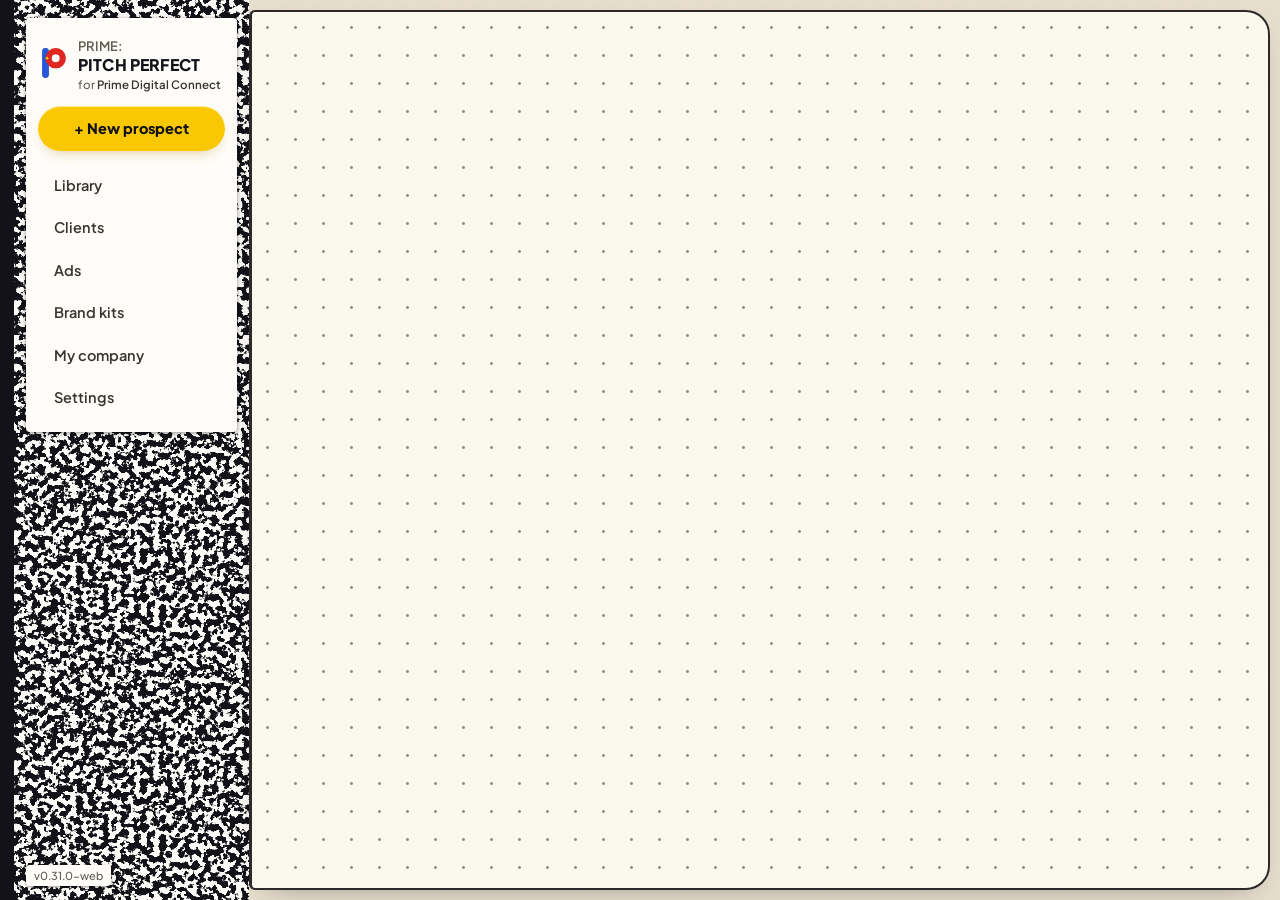
==== app/index.html @ e898cdfa "The web app (iPhone, iPad, Android, any browser) in /app Co-Authored-By: Claude Opus 5.5 <noreply@an" ====
<!doctype html>
<html lang="en">
<head>
<meta name="viewport" content="width=device-width, initial-scale=1, viewport-fit=cover">
<meta name="theme-color" content="#121218">
<meta name="apple-mobile-web-app-capable" content="yes">
<meta name="apple-mobile-web-app-title" content="Pitch Perfect">
<link rel="manifest" href="manifest.json">
<link rel="apple-touch-icon" href="icon-512.png">
<meta charset="utf-8">
<meta http-equiv="Content-Security-Policy" content="default-src 'self'; script-src 'self'; style-src 'self' 'unsafe-inline'; img-src 'self' data: blob: https:; font-src 'self' data:; frame-src 'self' blob: data:; connect-src 'self' https://api.anthropic.com; worker-src 'self'">
<title>PRIME: PITCH PERFECT</title>
<link rel="stylesheet" href="app.css">
<link rel="stylesheet" href="web.css">
<script src="engine.js" defer></script>
<script src="studio-web.js" defer></script>
<script src="plates.js" defer></script>
<script src="logo-schemes.js" defer></script>
<script src="themes.js" defer></script>
<script src="app.js" defer></script>
<script src="pages-web.js" defer></script>
<script src="crm.js" defer></script>
<script src="company.js" defer></script>
<script src="make.js" defer></script>
<script src="buddy.js" defer></script>
</head>
<body>
<aside class="rail">
  <div class="label">
  <div class="brand"><svg class="pmark" viewBox="0 0 304 383" width="24" height="30" aria-hidden="true"><rect width="87" height="383" rx="43.5" style="fill:var(--lg-stem,#2656D9)"/><path fill-rule="evenodd" style="fill:var(--lg-ring,#E22622)" d="M174 0a130 130 0 1 0 0 260a130 130 0 1 0 0-260ZM174 79a51 51 0 1 1 0 102a51 51 0 1 1 0-102Z"/><path style="fill:var(--lg-star,#FAC800)" d="M63 96C66 119 74 127 97 130C74 133 66 141 63 164C60 141 52 133 29 130C52 127 60 119 63 96Z"/></svg><div><span class="eyebrow">PRIME:</span><b>PITCH PERFECT</b><a href="#company" class="as-company" id="as-company"></a></div></div>
  <a href="#new" class="new" id="nav-new">+ New prospect</a>
  <nav aria-label="Main">
    <a href="#library" data-tab="library">Library <span class="count" id="kit-count"></span></a>
    <a href="#crm" data-tab="crm">Clients <span class="count due" id="crm-due" title="Follow-ups due today or late"></span></a>
    <a href="#ads" data-tab="ads">Ads</a>
    <a href="#brand" data-tab="brand">Brand kits</a>
    <a href="#company" data-tab="company">My company</a>
    <a href="#settings" data-tab="settings">Settings</a>
  </nav>
  </div>
  <a href="#run" class="running" id="running" hidden><span class="pulse"></span><span id="running-text">Building…</span></a>
  <button class="dice" id="dice" type="button" hidden title="Roll a new color scheme"><span>New colors</span></button>
  <div class="foot" id="foot"></div>
</aside>
<main id="view" tabindex="-1"></main>
<div id="curl" aria-hidden="true"></div>
<div id="toast" role="status" aria-live="polite"></div>
<div id="folio" aria-hidden="true"></div>
<!-- Opening: a composition notebook lies closed (marbled cover, black tape spine, a white label with Prime's name);
     the cover lifts open on its spine; on the first page a pencil joins the dots of the Prime logo, its colours lay in and
     the star bursts as a solar flare; then we go into that page, which is the app. Any key or click skips it;
     Calm skips it; Off shows nothing. -->
<div id="splash" class="nb" aria-hidden="true">
  <div class="nb-book">
    <div class="nb-page"><svg class="nb-sketch" viewBox="-24 -24 352 431" aria-hidden="true"><defs><radialGradient id="nb-corona"><stop offset="0" stop-color="#FFF6C8"/><stop offset=".35" stop-color="#FAC800" stop-opacity=".9"/><stop offset=".7" stop-color="#FF7A1A" stop-opacity=".45"/><stop offset="1" stop-color="#E22622" stop-opacity="0"/></radialGradient><linearGradient id="nb-flare" x1="0" x2="1"><stop offset="0" stop-color="#FAC800"/><stop offset="1" stop-color="#E22622"/></linearGradient></defs><g class="all"><path class="fill" d="M0 43.5A43.5 43.5 0 0 1 87 43.5V339.5A43.5 43.5 0 0 1 0 339.5Z" fill="#2656D9" style="--d:2.35s"/><path class="fill" d="M174 0a130 130 0 1 0 0 260a130 130 0 1 0 0-260ZM174 79a51 51 0 1 1 0 102a51 51 0 1 1 0-102Z" fill="#E22622" fill-rule="evenodd" style="--d:2.45s"/><path class="ln" pathLength="1" d="M0 43.5L5.8 21.7L21.7 5.8L43.5 0L65.3 5.8L81.2 21.7L87 43.5L87 140L87 240L87 339.5L81.2 361.3L65.3 377.2L43.5 383L21.8 377.2L5.8 361.3L0 339.5L0 240L0 140Z" style="--d:1.72s;--t:0.34s"/><path class="ln l2" pathLength="1" d="M0 43.5L5.8 21.7L21.7 5.8L43.5 0L65.3 5.8L81.2 21.7L87 43.5L87 140L87 240L87 339.5L81.2 361.3L65.3 377.2L43.5 383L21.8 377.2L5.8 361.3L0 339.5L0 240L0 140Z" transform="translate(2 1.5)" style="--d:1.78s;--t:0.34s"/><circle class="pt" cx="0" cy="43.5" r="4.2" style="--d:1.72s"/><circle class="pt" cx="5.8" cy="21.7" r="4.2" style="--d:1.74s"/><circle class="pt" cx="21.7" cy="5.8" r="4.2" style="--d:1.76s"/><circle class="pt" cx="43.5" cy="0" r="4.2" style="--d:1.78s"/><circle class="pt" cx="65.3" cy="5.8" r="4.2" style="--d:1.80s"/><circle class="pt" cx="81.2" cy="21.7" r="4.2" style="--d:1.81s"/><circle class="pt" cx="87" cy="43.5" r="4.2" style="--d:1.83s"/><circle class="pt" cx="87" cy="140" r="4.2" style="--d:1.85s"/><circle class="pt" cx="87" cy="240" r="4.2" style="--d:1.87s"/><circle class="pt" cx="87" cy="339.5" r="4.2" style="--d:1.89s"/><circle class="pt" cx="81.2" cy="361.3" r="4.2" style="--d:1.91s"/><circle class="pt" cx="65.3" cy="377.2" r="4.2" style="--d:1.93s"/><circle class="pt" cx="43.5" cy="383" r="4.2" style="--d:1.95s"/><circle class="pt" cx="21.8" cy="377.2" r="4.2" style="--d:1.97s"/><circle class="pt" cx="5.8" cy="361.3" r="4.2" style="--d:1.98s"/><circle class="pt" cx="0" cy="339.5" r="4.2" style="--d:2.00s"/><circle class="pt" cx="0" cy="240" r="4.2" style="--d:2.02s"/><circle class="pt" cx="0" cy="140" r="4.2" style="--d:2.04s"/><path class="ln" pathLength="1" d="M174 0L218.5 7.8L257.6 30.4L286.6 65L302 107.4L302 152.6L286.6 195L257.6 229.6L218.5 252.2L174 260L129.5 252.2L90.4 229.6L61.4 195L46 152.6L46 107.4L61.4 65L90.4 30.4L129.5 7.8Z" style="--d:2.00s;--t:0.44s"/><path class="ln l2" pathLength="1" d="M174 0L218.5 7.8L257.6 30.4L286.6 65L302 107.4L302 152.6L286.6 195L257.6 229.6L218.5 252.2L174 260L129.5 252.2L90.4 229.6L61.4 195L46 152.6L46 107.4L61.4 65L90.4 30.4L129.5 7.8Z" transform="translate(2 1.5)" style="--d:2.06s;--t:0.44s"/><circle class="pt" cx="174" cy="0" r="4.2" style="--d:2.00s"/><circle class="pt" cx="218.5" cy="7.8" r="4.2" style="--d:2.02s"/><circle class="pt" cx="257.6" cy="30.4" r="4.2" style="--d:2.05s"/><circle class="pt" cx="286.6" cy="65" r="4.2" style="--d:2.07s"/><circle class="pt" cx="302" cy="107.4" r="4.2" style="--d:2.10s"/><circle class="pt" cx="302" cy="152.6" r="4.2" style="--d:2.12s"/><circle class="pt" cx="286.6" cy="195" r="4.2" style="--d:2.15s"/><circle class="pt" cx="257.6" cy="229.6" r="4.2" style="--d:2.17s"/><circle class="pt" cx="218.5" cy="252.2" r="4.2" style="--d:2.19s"/><circle class="pt" cx="174" cy="260" r="4.2" style="--d:2.22s"/><circle class="pt" cx="129.5" cy="252.2" r="4.2" style="--d:2.24s"/><circle class="pt" cx="90.4" cy="229.6" r="4.2" style="--d:2.27s"/><circle class="pt" cx="61.4" cy="195" r="4.2" style="--d:2.29s"/><circle class="pt" cx="46" cy="152.6" r="4.2" style="--d:2.32s"/><circle class="pt" cx="46" cy="107.4" r="4.2" style="--d:2.34s"/><circle class="pt" cx="61.4" cy="65" r="4.2" style="--d:2.37s"/><circle class="pt" cx="90.4" cy="30.4" r="4.2" style="--d:2.39s"/><circle class="pt" cx="129.5" cy="7.8" r="4.2" style="--d:2.41s"/><path class="ln" pathLength="1" d="M174 79L210.1 93.9L225 130L210.1 166.1L174 181L137.9 166.1L123 130L137.9 93.9Z" style="--d:2.36s;--t:0.24s"/><path class="ln l2" pathLength="1" d="M174 79L210.1 93.9L225 130L210.1 166.1L174 181L137.9 166.1L123 130L137.9 93.9Z" transform="translate(2 1.5)" style="--d:2.42s;--t:0.24s"/><circle class="pt" cx="174" cy="79" r="4.2" style="--d:2.36s"/><circle class="pt" cx="210.1" cy="93.9" r="4.2" style="--d:2.39s"/><circle class="pt" cx="225" cy="130" r="4.2" style="--d:2.42s"/><circle class="pt" cx="210.1" cy="166.1" r="4.2" style="--d:2.45s"/><circle class="pt" cx="174" cy="181" r="4.2" style="--d:2.48s"/><circle class="pt" cx="137.9" cy="166.1" r="4.2" style="--d:2.51s"/><circle class="pt" cx="123" cy="130" r="4.2" style="--d:2.54s"/><circle class="pt" cx="137.9" cy="93.9" r="4.2" style="--d:2.57s"/></g><circle class="corona" cx="63" cy="130" r="58" fill="url(#nb-corona)"/><line class="flare" x1="78" y1="130" x2="228" y2="130" stroke="#FF7A1A" stroke-width="5" style="--a:12deg;--i:0"/><line class="flare" x1="78" y1="130" x2="173" y2="130" stroke="#FAC800" stroke-width="3" style="--a:42deg;--i:1"/><line class="flare" x1="78" y1="130" x2="203" y2="130" stroke="#FAC800" stroke-width="5" style="--a:72deg;--i:2"/><line class="flare" x1="78" y1="130" x2="158" y2="130" stroke="#FF7A1A" stroke-width="3" style="--a:102deg;--i:3"/><line class="flare" x1="78" y1="130" x2="238" y2="130" stroke="#FAC800" stroke-width="5" style="--a:132deg;--i:4"/><line class="flare" x1="78" y1="130" x2="178" y2="130" stroke="#FAC800" stroke-width="3" style="--a:162deg;--i:5"/><line class="flare" x1="78" y1="130" x2="213" y2="130" stroke="#FF7A1A" stroke-width="5" style="--a:192deg;--i:6"/><line class="flare" x1="78" y1="130" x2="163" y2="130" stroke="#FAC800" stroke-width="3" style="--a:222deg;--i:7"/><line class="flare" x1="78" y1="130" x2="223" y2="130" stroke="#FAC800" stroke-width="5" style="--a:252deg;--i:8"/><line class="flare" x1="78" y1="130" x2="168" y2="130" stroke="#FF7A1A" stroke-width="3" style="--a:282deg;--i:9"/><line class="flare" x1="78" y1="130" x2="198" y2="130" stroke="#FAC800" stroke-width="5" style="--a:312deg;--i:10"/><line class="flare" x1="78" y1="130" x2="183" y2="130" stroke="#FAC800" stroke-width="3" style="--a:342deg;--i:11"/><path class="prom" pathLength="1" d="M40 112C10 40 120 20 104 108"/><path class="sun" d="M63 96C66 119 74 127 97 130C74 133 66 141 63 164C60 141 52 133 29 130C52 127 60 119 63 96Z" fill="#FFF3B0" stroke="#FF7A1A" stroke-width="3"/></svg></div>
    <div class="nb-leaf b"></div><div class="nb-leaf a"></div>
    <div class="nb-cover">
      <div class="nb-front">
        <div class="nb-label">
          <div class="nb-word"><svg viewBox="0 0 304 383" aria-hidden="true"><rect width="87" height="383" rx="43.5" style="fill:var(--lg-stem,#2656D9)"/><path fill-rule="evenodd" style="fill:var(--lg-ring,#E22622)" d="M174 0a130 130 0 1 0 0 260a130 130 0 1 0 0-260ZM174 79a51 51 0 1 1 0 102a51 51 0 1 1 0-102Z"/><path style="fill:#fff" d="M63 96C66 119 74 127 97 130C74 133 66 141 63 164C60 141 52 133 29 130C52 127 60 119 63 96Z"/></svg><span>pitch<br>perfect</span></div>
          <div class="nb-dot"><span>Every<br>meeting</span></div>
          <div class="nb-kind"><em>Prime Digital Connect</em>Meeting notebook</div>
          <div class="nb-fine">Research, deck, talk track and leave-behind</div>
          <div class="nb-inks"><i style="background:#2656D9"></i><i style="background:#E22622"></i><i style="background:#FAC800"></i></div>
        </div>
      </div>
      <div class="nb-back"></div>
    </div>
  </div>
</div>
</body>
</html>
---- app/app.css ----
/* PRIME: PITCH PERFECT, the desktop app.
   Layout: an ink rail holds the brand and the one big action (a new prospect); the work area is a light table where
   kits lie as slide covers, and a kit opens on its deck, the talk track beside it like the presenter's card. */
@font-face { font-family: 'Plus Jakarta Sans'; src: url(fonts/plus-jakarta-sans.woff2) format('woff2'); font-weight: 200 800; font-display: swap; }
:root {
  --ink: #111827; --ink-2: #374151; --muted: #5B6474; --faint: #8A93A3; --line: #E2E5EB; --line-2: #CDD2DB;
  --ground: #F3F4F7; --card: #FFFFFF; --rail: #0E1320; --rail-2: #1A2131; --stage: #0A1120;
  --yellow: #F7C400; --yellow-ink: #3A2E00; --red: #E1251B; --blue: #1D4ED8; --green: #15803D; --amber: #B45309;
  --display: 'Plus Jakarta Sans', 'Segoe UI', system-ui, sans-serif;
  --body: 'Plus Jakarta Sans', 'Segoe UI', system-ui, sans-serif;
  --mono: ui-monospace, 'Cascadia Mono', Consolas, 'SFMono-Regular', Menlo, monospace;
  --r: 12px; --r-sm: 8px;
  /* Surfaces and accents every theme redefines (Daylight is the default). */
  --field: #FFFFFF; --chip: #EEF0F4; --fit-bg: #E8F1FF; --fit-ink: #173B9E; --link: #1D4ED8; --hover: #F7F8FA;
  --accent: #F7C400; --accent-ink: #111827; --accent-glow: rgba(247,196,0,.35);
  --shadow: 0 1px 2px rgba(16,24,40,.05), 0 8px 24px -12px rgba(16,24,40,.18);
  --shadow-lift: 0 2px 4px rgba(16,24,40,.06), 0 22px 44px -18px rgba(16,24,40,.35);
  --note: #FEF3C7; --note-ink: #78350F; --note-err: #FEE2E2; --note-err-ink: #7F1D1D; --note-ok: #DCFCE7; --note-ok-ink: #14532D;
  --ease: cubic-bezier(.2,.7,.2,1); --spring: cubic-bezier(.2,1.35,.35,1);
  --rail-ink: #FFFFFF; --rail-mute: #C9CFDA; --rail-faint: #8A93A3; --rail-edge: rgba(255,255,255,.12);
  color-scheme: light;
}
/* Dark: Prime at night. Deep navy-black surfaces and no white anywhere; the Prime colours and the decks carry the light. */
:root[data-theme="dark"] {
  --ink: #E8ECF4; --ink-2: #C3CAD7; --muted: #8E98AB; --faint: #646E82; --line: #1A2131; --line-2: #2A3347;
  --ground: #06080F; --card: #0D121D; --rail: #03050A; --rail-2: #111726; --stage: #02040A;
  --rail-ink: #EEF1F6; --rail-mute: #AAB3C4; --rail-faint: #687185; --rail-edge: #121827;
  --field: #090D16; --chip: #151B2A; --fit-bg: #0F1E46; --fit-ink: #A9C1FF; --link: #7DA2FF; --hover: #121929;
  --accent: #F7C400; --accent-ink: #111827; --accent-glow: rgba(247,196,0,.3); --blue: #3B6BFF; --green: #34D399; --amber: #F59E0B;
  --shadow: 0 0 0 1px #131A28, 0 10px 30px -16px rgba(0,0,0,.85); --shadow-lift: 0 0 0 1px #1C2436, 0 26px 54px -22px rgba(0,0,0,.95);
  --note: #241C06; --note-ink: #FCE7A6; --note-err: #2A0E10; --note-err-ink: #FCA5A5; --note-ok: #0B2214; --note-ok-ink: #A7F3C4;
  color-scheme: dark;
}
/* Controls that fill with the ink colour would turn near-white at night: they take Prime navy with a yellow edge. */
:root[data-theme="dark"] .seg button[aria-pressed="true"] { color: #F7C400; background: #1A2440; border-color: #F7C400; }
:root[data-theme="dark"] .btn.dark { color: #EEF1F6; background: #1C2744; box-shadow: inset 0 0 0 1px #2C3A60; }
:root[data-theme="dark"] .steps li.done .dot { background: #F7C400; border-color: #F7C400; color: #111827; }
/* Client logos keep a light tile to stay readable, toned down from white at night. */
:root[data-theme="dark"] .hero .mark, :root[data-theme="dark"] .cover .logocover .lc-chip { background: #DDE2EB; }
/* Light: black and white. Only the Prime mark and the decks themselves keep their color. */
:root[data-theme="light"] {
  --ink: #0A0A0A; --ink-2: #262626; --muted: #5C5C5C; --faint: #8C8C8C; --line: #E8E8E8; --line-2: #CFCFCF;
  --ground: #FFFFFF; --card: #FFFFFF; --rail: #FFFFFF; --rail-2: #F2F2F2; --stage: #0A0A0A;
  --rail-ink: #0A0A0A; --rail-mute: #3D3D3D; --rail-faint: #8C8C8C; --rail-edge: #E3E3E3;
  --field: #FFFFFF; --chip: #F2F2F2; --fit-bg: #FFFFFF; --fit-ink: #0A0A0A; --link: #0A0A0A; --hover: #F5F5F5;
  --accent: #0A0A0A; --accent-ink: #FFFFFF; --accent-glow: rgba(0,0,0,.18); --yellow: #0A0A0A; --red: #0A0A0A; --blue: #0A0A0A; --green: #0A0A0A;
  --shadow: 0 1px 2px rgba(0,0,0,.06), 0 8px 24px -14px rgba(0,0,0,.2); --shadow-lift: 0 2px 4px rgba(0,0,0,.08), 0 24px 44px -20px rgba(0,0,0,.3);
  --note: #F2F2F2; --note-ink: #0A0A0A; --note-err: #FDECEC; --note-err-ink: #7F1D1D; --note-ok: #F2F2F2; --note-ok-ink: #0A0A0A;
  color-scheme: light;
}
:root[data-theme="light"] .chip.faith { background: #0A0A0A; color: #fff; }
:root[data-theme="light"] .chip.fit { box-shadow: inset 0 0 0 1px #0A0A0A; }
:root[data-theme="light"] .hero { background: linear-gradient(135deg, #1A1A1A, #000); }
:root[data-theme="light"] .hero .blob { background: #fff !important; opacity: .1; }
:root[data-theme="light"] .hero .bar3, :root[data-theme="light"] .cardback, :root[data-theme="light"] .arcs, :root[data-theme="light"] .stat::before { filter: grayscale(1); }
:root[data-theme="light"] .stat { --c: #0A0A0A !important; }
:root[data-theme="light"] .file .ext { background: #0A0A0A !important; color: #fff; }
:root[data-theme="light"] .look .logo.none { background: #F2F2F2; color: #3D3D3D; }
:root[data-theme="light"] .bridge .home.done, :root[data-theme="light"] .bridge .pylon.now { border-color: #0A0A0A; }
/* Black: true black, white type (Light, inverted). Only the Prime mark, client logos and the decks keep their color. */
:root[data-theme="black"] {
  --ink: #FFFFFF; --ink-2: #E0E0E0; --muted: #A3A3A3; --faint: #737373; --line: #1F1F1F; --line-2: #333333;
  --ground: #000000; --card: #0A0A0A; --rail: #000000; --rail-2: #141414; --stage: #000000;
  --rail-ink: #FFFFFF; --rail-mute: #CFCFCF; --rail-faint: #7A7A7A; --rail-edge: #222222;
  --field: #050505; --chip: #171717; --fit-bg: #000000; --fit-ink: #FFFFFF; --link: #FFFFFF; --hover: #111111;
  --accent: #FFFFFF; --accent-ink: #000000; --accent-glow: rgba(255,255,255,.22); --yellow: #FFFFFF; --red: #FFFFFF; --blue: #FFFFFF; --green: #FFFFFF;
  --shadow: 0 0 0 1px #1A1A1A; --shadow-lift: 0 0 0 1px #2A2A2A, 0 24px 50px -24px rgba(255,255,255,.08);
  --note: #141414; --note-ink: #FFFFFF; --note-err: #2A0E0E; --note-err-ink: #FCA5A5; --note-ok: #141414; --note-ok-ink: #FFFFFF;
  color-scheme: dark;
}
:root[data-theme="black"] .chip.faith { background: #FFFFFF; color: #000; }
:root[data-theme="black"] .chip.fit { box-shadow: inset 0 0 0 1px #FFFFFF; }
:root[data-theme="black"] .hero { background: #000; box-shadow: 0 0 0 1px #262626; }
:root[data-theme="black"] .hero .blob { background: #fff !important; opacity: .06; }
:root[data-theme="black"] .hero .bar3, :root[data-theme="black"] .cardback, :root[data-theme="black"] .arcs, :root[data-theme="black"] .stat::before { filter: grayscale(1); }
:root[data-theme="black"] .stat { --c: #FFFFFF !important; }
:root[data-theme="black"] .file .ext { background: #FFFFFF !important; color: #000; }
:root[data-theme="black"] .bridge .pylon.done { color: #000; }
:root[data-theme="black"] .steps li.done .dot { color: #000; }
/* Shuffle: every color comes from the roll (set on the page itself); these are only the fallbacks. */
:root[data-theme="shuffle"] { color-scheme: var(--scheme, light); }
/* Accents: the color of the big buttons, the active marks and the motion. */
:root[data-accent="red"] { --accent: #E1251B; --accent-ink: #FFFFFF; --accent-glow: rgba(225,37,27,.35); }
:root[data-accent="sky"] { --accent: #38BDF8; --accent-ink: #062033; --accent-glow: rgba(56,189,248,.35); }
:root[data-accent="mint"] { --accent: #34D399; --accent-ink: #052E1F; --accent-glow: rgba(52,211,153,.35); }
:root[data-accent="violet"] { --accent: #A78BFA; --accent-ink: #1E1240; --accent-glow: rgba(167,139,250,.35); }
* { box-sizing: border-box; }
[hidden] { display: none !important; }
html, body { height: 100%; }
body { margin: 0; display: flex; font: 15px/1.55 var(--body); color: var(--ink); background: var(--ground); transition: background .3s, color .3s; -webkit-font-smoothing: antialiased; }
a { color: var(--link); }
button { font: inherit; color: inherit; }
:focus-visible { outline: 3px solid rgba(29,78,216,.4); outline-offset: 2px; border-radius: 6px; }
h1 { font: 800 28px/1.15 var(--display); letter-spacing: -0.02em; margin: 2px 0 6px; text-wrap: balance; }
h2 { font: 700 17px/1.3 var(--display); margin: 0 0 12px; }
p { margin: 0 0 12px; }
.muted { color: var(--muted); }
.small { font-size: 13.5px; }
.eyebrow { font: 600 11.5px/1.2 var(--mono); letter-spacing: .1em; text-transform: uppercase; color: var(--muted); }

/* ---------- the rail ---------- */
.rail { view-transition-name: rail; flex: 0 0 232px; background: var(--rail); color: var(--rail-ink); border-right: 1px solid var(--rail-edge); display: flex; flex-direction: column; padding: 22px 16px 18px; gap: 18px; }
.brand { display: flex; align-items: center; gap: 12px; padding: 0 6px 6px; }
.brand img, .brand .pmark { flex: 0 0 auto; }
.brand .eyebrow { color: var(--rail-faint); letter-spacing: .14em; font-size: 10.5px; }
.brand b { display: block; font: 800 16px/1.15 var(--display); letter-spacing: .01em; }
.rail .new { transition: transform .2s var(--spring), box-shadow .2s, filter .15s; display: flex; align-items: center; justify-content: center; gap: 8px; background: var(--accent); color: var(--accent-ink); font-weight: 800; text-decoration: none; border-radius: 10px; padding: 11px 14px; }
.rail .new:hover { filter: brightness(1.05); transform: translateY(-1px); box-shadow: 0 10px 24px -10px var(--accent-glow); }
.rail .new:active { transform: scale(.97); }
.rail .new.on { box-shadow: 0 0 0 2px var(--rail-ink) inset; }
.rail nav { display: grid; gap: 2px; }
.rail nav a { transition: background .15s, color .15s; color: var(--rail-mute); text-decoration: none; font-weight: 600; padding: 9px 12px; border-radius: 8px; display: flex; justify-content: space-between; align-items: center; }
.rail nav a:hover { background: var(--rail-2); color: var(--rail-ink); }
.rail nav a.on { background: var(--rail-2); color: var(--rail-ink); position: relative; box-shadow: inset 0 0 0 1.5px var(--rail-edge); }
/* The selected tab wears a playing card's printed frame. */
.rail nav a.on::before { content: ''; position: absolute; inset: 4px; border: 1px solid var(--rail-edge); border-radius: 5px; pointer-events: none; }
.rail nav a.on::after { content: ''; width: 8px; height: 8px; border-radius: 50%; background: var(--accent); box-shadow: 0 0 0 3px var(--accent-glow); }
.rail nav .count { font: 600 12px/1 var(--mono); color: var(--rail-faint); }
.running { margin-top: auto; display: flex; gap: 10px; align-items: center; color: var(--rail-ink); text-decoration: none; font-size: 13px; font-weight: 600; background: var(--rail-2); padding: 11px 12px; border-radius: 10px; line-height: 1.3; }
.pulse { width: 10px; height: 10px; border-radius: 50%; background: var(--red); flex: 0 0 10px; animation: pulse 1.4s ease-in-out infinite; }
.rail .foot { margin-top: auto; font: 500 11.5px/1.4 var(--mono); color: var(--rail-faint); padding: 0 6px; }
.running:not([hidden]) + .foot { margin-top: 0; }

/* ---------- the work area ---------- */
main { flex: 1; overflow: auto; outline: none; }
.wrap { max-width: 1120px; margin: 0 auto; padding: 30px 36px 56px; }
.wrap.narrow { max-width: 860px; }
.head { display: flex; flex-wrap: wrap; gap: 12px 24px; align-items: flex-end; justify-content: space-between; margin-bottom: 22px; }
.head > div:first-child { min-width: 0; }
.card { background: var(--card); border: 1px solid var(--line); border-radius: var(--r); padding: 20px 22px; margin-bottom: 16px; }
.card > h2:first-child { margin-top: 0; }

/* forms */
.field { margin-bottom: 16px; }
.field:last-child { margin-bottom: 0; }
label, .label { display: block; font-weight: 600; font-size: 14.5px; margin-bottom: 6px; }
.hint { display: block; font-weight: 400; font-size: 12.5px; color: var(--muted); margin-top: 2px; }
input[type=text], input[type=password], input[type=date], input:not([type]), select, textarea { width: 100%; font: inherit; color: inherit; padding: 10px 12px; min-height: 42px; border: 1px solid var(--line-2); border-radius: 9px; background: var(--field); transition: border-color .15s, box-shadow .15s; }
input::placeholder, textarea::placeholder { color: var(--faint); }
textarea { min-height: 92px; resize: vertical; }
input:focus, select:focus, textarea:focus { outline: 3px solid rgba(29,78,216,.25); outline-offset: 0; border-color: var(--blue); }
.big input { font: 700 20px/1.2 var(--display); min-height: 54px; letter-spacing: -0.01em; }
.grid2 { display: grid; gap: 16px; grid-template-columns: 1fr 1fr; }
.grid2 .field { margin-bottom: 0; }
.seg { display: flex; flex-wrap: wrap; gap: 8px; }
.seg button { padding: 8px 15px; font-size: 14px; font-weight: 600; color: var(--ink-2); background: var(--field); transition: background .15s, color .15s, border-color .15s, transform .15s; border: 1px solid var(--line-2); border-radius: 999px; cursor: pointer; }
.seg button:hover { border-color: var(--faint); }
.seg button[aria-pressed="true"] { color: var(--card); background: var(--ink); border-color: var(--ink); }
details.card > summary { cursor: pointer; font: 700 17px/1.3 var(--display); list-style: none; display: flex; justify-content: space-between; align-items: center; }
details.card > summary::-webkit-details-marker { display: none; }
details.card > summary::after { content: '+'; color: var(--faint); font-size: 22px; line-height: 1; font-weight: 400; }
details.card[open] > summary::after { content: '–'; }
details.card[open] > summary { margin-bottom: 14px; }
details.card > summary .eyebrow { margin-left: 10px; }
.check { display: flex; gap: 10px; align-items: center; font-weight: 600; }
.check input { width: 18px; height: 18px; accent-color: var(--ink); }

/* buttons */
.btn { transition: transform .15s var(--spring), filter .15s, background .15s, border-color .15s, box-shadow .2s; display: inline-flex; align-items: center; justify-content: center; gap: 8px; min-height: 40px; padding: 8px 16px; font-weight: 700; font-size: 14.5px; border-radius: 9px; border: 1px solid transparent; cursor: pointer; text-decoration: none; white-space: nowrap; }
.btn.primary { color: var(--accent-ink); background: var(--accent); }
.btn.primary:hover { filter: brightness(1.05); box-shadow: 0 6px 18px -6px var(--accent-glow); }
.btn:active:not([disabled]) { transform: scale(.97); }
.btn.dark { color: var(--card); background: var(--ink); }
.btn.dark:hover { filter: brightness(1.15); }
.btn.ghost { color: var(--ink); background: var(--field); border-color: var(--line-2); }
.btn.ghost:hover { border-color: var(--faint); }
.btn[disabled] { opacity: .5; cursor: default; }
.actions { display: flex; flex-wrap: wrap; gap: 10px; align-items: center; }
.bar { position: sticky; bottom: 0; margin: 8px -36px 0; padding: 14px 36px; background: color-mix(in srgb, var(--ground) 92%, transparent); backdrop-filter: blur(6px); border-top: 1px solid var(--line); display: flex; align-items: center; gap: 14px; justify-content: space-between; }

/* chips */
.chips { display: flex; flex-wrap: wrap; gap: 6px; align-items: center; }
.chip { font: 600 11.5px/1 var(--mono); letter-spacing: .02em; padding: 5px 8px; border-radius: 6px; background: var(--chip); color: var(--ink-2); white-space: nowrap; }
.chip.faith { background: #F7C400; color: #111827; }
.chip.fit { background: var(--fit-bg); color: var(--fit-ink); }
.swatch { display: inline-flex; border-radius: 5px; overflow: hidden; height: 18px; }
.swatch i { width: 13px; display: block; }

/* ---------- library: kits as slide covers ---------- */
.toolbar { display: flex; gap: 10px; align-items: center; margin-bottom: 18px; }
.toolbar input { max-width: 340px; }
.grid { display: grid; grid-template-columns: repeat(auto-fill, minmax(260px, 1fr)); gap: 18px; }
.kitcard { display: flex; flex-direction: column; background: var(--card); border: 1px solid var(--line); border-radius: var(--r); overflow: hidden; text-decoration: none; color: inherit; transition: border-color .2s, transform .35s var(--spring), box-shadow .35s var(--ease); }
.kitcard:hover { border-color: var(--line-2); transform: translateY(-5px); box-shadow: var(--shadow-lift); }
.kitcard:active { transform: translateY(-2px) scale(.99); }
.kitcard .cover img { transition: transform .6s var(--ease); }
.kitcard:hover .cover img { transform: scale(1.045); }
.cover { position: relative; aspect-ratio: 16 / 9; background: var(--stage); display: grid; place-items: center; overflow: hidden; }
.cover img { width: 100%; height: 100%; object-fit: cover; display: block; }
.cover .initials { font: 800 34px/1 var(--display); color: rgba(255,255,255,.85); letter-spacing: -0.02em; }
.cover .tag { position: absolute; left: 10px; top: 10px; font: 600 10.5px/1 var(--mono); color: #fff; background: rgba(0,0,0,.55); padding: 4px 6px; border-radius: 4px; letter-spacing: .04em; }
.kitcard .meta { padding: 12px 14px 14px; display: grid; gap: 6px; }
.kitcard .name { font: 700 15.5px/1.25 var(--display); }
.kitcard .sub { color: var(--muted); font-size: 13px; }
.empty { text-align: center; padding: 56px 24px; color: var(--muted); background: var(--card); border: 1px dashed var(--line-2); border-radius: var(--r); }
.empty h2 { color: var(--ink); font-size: 20px; }
.empty .actions { justify-content: center; margin-top: 16px; }

/* ---------- a kit: the deck on the stage, the talk track beside it ---------- */
.viewer { display: grid; grid-template-columns: minmax(0, 1fr) 320px; gap: 18px; align-items: start; margin-bottom: 16px; }
@media (max-width: 1100px) { .viewer { grid-template-columns: minmax(0, 1fr); } }
.stage { background: var(--stage); border-radius: var(--r); overflow: hidden; }
.stage .frame { aspect-ratio: 16 / 9; display: grid; place-items: center; }
.stage .frame img { width: 100%; height: 100%; object-fit: contain; display: block; }
.controls { display: flex; align-items: center; justify-content: space-between; gap: 12px; padding: 10px 12px; color: #E5E9F0; }
.controls .count { font: 600 13px/1 var(--mono); font-variant-numeric: tabular-nums; }
.controls .count b { color: var(--accent); }
.controls .tag { font: 600 11px/1 var(--mono); letter-spacing: .08em; color: var(--accent); text-transform: uppercase; }
.nav { display: flex; gap: 8px; }
.nav button { width: 40px; height: 34px; border-radius: 8px; border: 1px solid #2B3550; background: #141C2E; color: #E8ECF2; cursor: pointer; font-size: 18px; line-height: 1; }
.nav button:hover:not(:disabled) { background: #1E2945; }
.nav button:disabled { opacity: .35; cursor: default; }
.strip { display: flex; gap: 8px; overflow-x: auto; padding: 12px 0 4px; }
.strip button { flex: 0 0 auto; width: 112px; border: 2px solid transparent; border-radius: 7px; padding: 0; background: var(--stage); cursor: pointer; overflow: hidden; position: relative; }
.strip button img { display: block; width: 100%; aspect-ratio: 16 / 9; object-fit: cover; }
.strip button span { position: absolute; left: 5px; bottom: 4px; font: 600 10px/1 var(--mono); color: #fff; background: rgba(0,0,0,.6); padding: 3px 4px; border-radius: 3px; }
.strip button[aria-current="true"] { border-color: var(--accent); }
.talk { background: var(--card); border: 1px solid var(--line); border-radius: var(--r); padding: 16px 18px; position: sticky; top: 16px; max-height: calc(100vh - 32px); overflow: auto; }
.talk .top { display: flex; justify-content: space-between; gap: 8px; margin-bottom: 10px; }
.talk .lines { display: grid; gap: 9px; font-size: 14px; overflow-wrap: anywhere; }
.talk .lines p { margin: 0; }
.talk .cue { font: 700 10.5px/1.3 var(--mono); letter-spacing: .08em; color: var(--red); display: block; margin-bottom: 2px; }
.viewer.solo { grid-template-columns: minmax(0, 1fr); }
.viewer.haslive .stage { position: relative; aspect-ratio: 16 / 9; }
.livecover { position: absolute; inset: 0; width: 100%; height: 100%; border: 0; pointer-events: none; }
.viewer.haslive .noprev { position: absolute; left: 0; right: 0; bottom: 0; aspect-ratio: auto; padding: 16px 20px; background: linear-gradient(transparent, rgba(5, 10, 25, .86) 38%); text-align: left; place-items: end start; }
.viewer.haslive .noprev > div { display: flex; flex-wrap: wrap; align-items: center; gap: 4px 14px; width: 100%; }
.viewer.haslive .noprev b { margin: 0; font-size: 15px; }
.viewer.haslive .noprev .actions { margin: 0 0 0 auto !important; }
.noprev { aspect-ratio: 16 / 9; display: grid; place-items: center; text-align: center; color: #C9CFDA; padding: 24px; }
.noprev b { display: block; color: #fff; font-size: 17px; margin-bottom: 6px; }

.files { display: grid; gap: 10px; grid-template-columns: repeat(auto-fill, minmax(250px, 1fr)); }
.file { transition: border-color .15s, transform .2s var(--ease), box-shadow .2s; display: flex; align-items: center; gap: 12px; padding: 11px 13px; border: 1px solid var(--line); border-radius: 10px; background: var(--card); text-align: left; cursor: pointer; }
.file:hover { border-color: var(--faint); transform: translateY(-2px); box-shadow: var(--shadow); }
.file .ext { flex: 0 0 46px; height: 38px; border-radius: 8px; display: grid; place-items: center; font: 800 11px/1 var(--mono); color: #fff; background: #374151; }
.file .ext.pptx { background: var(--red); }
.file .ext.pdf { background: var(--blue); }
.file .ext.html { background: linear-gradient(135deg, #F7C400, #E1251B); color: #111827; }
.file .ext.xlsx { background: var(--green); }
.file .ext.mp4 { background: #7C3AED; }
.file b { display: block; font-size: 14px; }
.file span.muted { font-size: 12px; }
.md h2 { font-size: 18px; margin: 0 0 8px; }
.md ul { padding-left: 20px; margin: 0 0 12px; }
.md li { margin: 4px 0; }
.md p { max-width: 75ch; }
.checks { list-style: none; padding: 0 !important; }
.checks label { display: flex; gap: 12px; align-items: flex-start; font-weight: 400; font-size: 14.5px; padding: 8px 0; border-top: 1px solid var(--line); cursor: pointer; margin: 0; }
.checks input { width: 18px; height: 18px; margin-top: 2px; accent-color: var(--green); flex: 0 0 18px; }
.checks input:checked + span { color: var(--faint); text-decoration: line-through; }
.two { display: grid; grid-template-columns: minmax(0, 1.4fr) minmax(0, 1fr); gap: 16px; align-items: start; }
@media (max-width: 1100px) { .two { grid-template-columns: minmax(0, 1fr); } }

/* lists, notes, progress */
.list { display: grid; gap: 8px; }
.row { display: flex; align-items: center; gap: 14px; padding: 12px 14px; background: var(--card); border: 1px solid var(--line); border-radius: 10px; text-decoration: none; color: inherit; }
.row:hover { border-color: var(--faint); }
.row b { display: block; }
.row .grow { flex: 1; min-width: 0; }
.note { padding: 12px 14px; border-radius: 10px; background: var(--note); color: var(--note-ink); font-size: 14px; margin-bottom: 16px; }
.note.err { background: var(--note-err); color: var(--note-err-ink); }
.note.ok { background: var(--note-ok); color: var(--note-ok-ink); }
ol.howto { padding-left: 20px; margin: 0 0 14px; }
ol.howto li { margin: 5px 0; }
.path { font: 12.5px/1.5 var(--mono); color: var(--ink-2); word-break: break-all; }
.steps { list-style: none; margin: 0; padding: 0; }
.steps li { display: flex; gap: 14px; align-items: flex-start; padding: 9px 0; color: var(--faint); }
.steps .dot { flex: 0 0 26px; height: 26px; border-radius: 50%; border: 2px solid var(--line-2); display: grid; place-items: center; font-size: 13px; font-weight: 800; background: var(--card); }
.steps li.done { color: var(--ink); }
.steps li.done .dot { background: var(--ink); border-color: var(--ink); color: var(--card); }
.steps li.now { color: var(--ink); font-weight: 700; }
.steps li.now .dot { border-color: var(--red); animation: pulse 1.4s ease-in-out infinite; }
.steps li.fail .dot { border-color: var(--red); background: var(--red); color: #fff; }
.steps small { display: block; font-weight: 400; color: var(--muted); }
@keyframes pulse { 50% { box-shadow: 0 0 0 6px rgba(225,37,27,.15); } }
@media (prefers-reduced-motion: reduce) { .steps li.now .dot, .pulse { animation: none; } .kitcard { transition: none; } }
.clock { font: 800 34px/1.1 var(--display); font-variant-numeric: tabular-nums; letter-spacing: -0.02em; }
pre.log { margin: 12px 0 0; padding: 12px 14px; max-height: 320px; overflow: auto; font: 12.5px/1.55 var(--mono); background: var(--stage); color: #E2E8F0; border-radius: 10px; white-space: pre-wrap; word-break: break-word; }
#toast { position: fixed; left: 50%; bottom: 24px; transform: translateX(-50%) translateY(20px); opacity: 0; pointer-events: none; z-index: 20; padding: 12px 18px; border-radius: 10px; background: #111827; color: #fff; border: 1px solid rgba(255,255,255,.12); box-shadow: 0 18px 40px -16px rgba(0,0,0,.5); font-weight: 600; transition: opacity .25s, transform .35s var(--spring); }
#toast.show { opacity: 1; transform: translateX(-50%) translateY(0); }

/* The logo the deck used, so a wrong one is caught before the meeting. */
.look { display: flex; gap: 14px; align-items: center; padding: 12px; margin: 4px 0 14px; border: 1px solid var(--line); border-radius: 10px; background: var(--card); }
.look .logo { flex: none; width: 132px; height: 64px; display: grid; place-items: center; border-radius: 8px; background: repeating-conic-gradient(#F1F3F6 0 25%, #fff 0 50%) 0 0 / 14px 14px; overflow: hidden; }
.look .logo img { max-width: 120px; max-height: 54px; object-fit: contain; }
.look .logo.none { background: #FFF6DB; color: #7A5B00; font-size: 12px; text-align: center; padding: 6px; line-height: 1.3; }
.look > div:last-child { display: grid; gap: 2px; min-width: 0; }
/* A kit without slide previews yet shows the prospect's logo on its card. */
.cover .logocover { position: absolute; inset: 0; display: grid; place-items: center; background: var(--k, #0E1F62); overflow: hidden; }
.cover .logocover .plate { position: absolute; inset: 0; }
.cover .logocover .lc-chip { position: relative; z-index: 1; display: grid; place-items: center; width: 62%; height: 46%; border-radius: 12px; background: #fff; box-shadow: 0 14px 30px -12px rgba(0,0,0,.55); transition: transform .5s var(--spring); }
.kitcard:hover .logocover .lc-chip { transform: translateY(-3px) scale(1.03); }
.cover .logocover img { position: static; width: auto; height: auto; max-width: 82%; max-height: 70%; object-fit: contain; }

/* ===================================================================== motion =====================================================================
   Three levels, chosen in Settings: Full (default), Calm (shorter, no stagger or burst), Off (nothing moves; also the
   default when Windows asks for reduced motion). Page changes use view transitions: the Library cover a kit was opened
   from morphs into the deck on the kit page, the way the decks themselves Morph. */
@keyframes rise { from { opacity: 0; transform: translateY(14px); } }
@keyframes pop { 0% { transform: scale(.6); opacity: 0; } 70% { transform: scale(1.08); opacity: 1; } 100% { transform: scale(1); } }
@keyframes shimmer { from { background-position: -200% 0; } to { background-position: 200% 0; } }
@keyframes draw { from { stroke-dashoffset: var(--len, 2400); } to { stroke-dashoffset: 0; } }
@keyframes drift { 50% { transform: translateY(-6px); } }
@keyframes glow { 50% { box-shadow: 0 0 0 10px transparent, 0 0 28px 4px var(--accent-glow); } }
@keyframes fly { to { transform: translate(var(--dx), var(--dy)) rotate(var(--rot)); opacity: 0; } }
.enter { animation: rise .45s var(--ease) both; }
.grid .kitcard { animation: rise .55s var(--ease) backwards; animation-delay: calc(var(--i, 0) * 45ms); }
/* A tab change is dealt like a hand of poker: the new page leaves the dealer (top right, across the table) as a card,
   spins across the felt and lands square; the old page is swept away to the left. */
#view { view-transition-name: table; }
#view:focus { outline: none; }
::view-transition-old(root), ::view-transition-new(root) { animation: none; }
::view-transition-group(table) { animation: none; }
::view-transition-old(table) { animation: muck .38s cubic-bezier(.5,0,.75,0) both; transform-origin: 50% 50%; }
::view-transition-new(table) { animation: deal .82s cubic-bezier(.2,.8,.25,1) both; transform-origin: 50% 50%; }
@keyframes deal {
  0% { transform: translate(34%, -88%) rotate(-21deg) scale(.36); opacity: 0; border-radius: 26px; box-shadow: 0 0 0 3px #fff, 0 50px 90px -30px rgba(0,0,0,.65); }
  10% { opacity: 1; }
  68% { transform: translate(-.8%, 1.4%) rotate(1.4deg) scale(1.006); border-radius: 22px; box-shadow: 0 0 0 3px #fff, 0 30px 60px -24px rgba(0,0,0,.5); }
  100% { transform: none; border-radius: 0; box-shadow: 0 0 0 0 transparent; }
}
@keyframes muck { to { transform: translate(-42%, 34%) rotate(14deg) scale(.42); opacity: 0; border-radius: 26px; } }
/* Opening a kit from its cover: the cover itself is the card dealt to you, so the table only settles. */
:root.morphing::view-transition-old(table) { animation: .22s var(--ease) both vt-out; }
:root.morphing::view-transition-new(table) { animation: .38s var(--ease) both vt-in; }
:root[data-motion="calm"]::view-transition-new(table) { animation-duration: .45s; }
:root[data-motion="calm"]::view-transition-old(table) { animation-duration: .22s; }
@keyframes vt-out { to { opacity: 0; transform: translateY(-6px); } }
@keyframes vt-in { from { opacity: 0; transform: translateY(10px); } }
::view-transition-group(deck) { animation-duration: .55s; animation-timing-function: cubic-bezier(.3,.8,.2,1); }
::view-transition-old(deck), ::view-transition-new(deck) { height: 100%; object-fit: cover; }
::view-transition-group(rail) { animation: none; }
:root[data-motion="calm"] .grid .kitcard { animation-delay: 0s; animation-duration: .3s; }
:root[data-motion="calm"]::view-transition-group(deck) { animation-duration: .35s; }
:root[data-motion="off"] *, :root[data-motion="off"] *::before, :root[data-motion="off"] *::after { animation: none !important; transition: none !important; }

/* ===================================================================== a kit in its own colors ===================================================================== */
.hero { position: relative; overflow: hidden; border-radius: 16px; padding: 26px 28px; margin-bottom: 18px; color: #fff;
  background: radial-gradient(120% 140% at 100% 0%, var(--k2, #1A38B2) 0%, transparent 55%), linear-gradient(135deg, var(--k1, #0E1F62), var(--k1d, #050C2E)); box-shadow: var(--shadow); }
.hero::after { content: ''; position: absolute; inset: auto -10% -60% -10%; height: 120%; border-radius: 50%; border-top: 2px solid rgba(255,255,255,.12); pointer-events: none; }
.hero .bar3 { position: absolute; left: 0; right: 0; bottom: 0; height: 5px; display: flex; }
.hero .bar3 i { flex: 1; }
.hero .top { position: relative; z-index: 1; display: flex; flex-wrap: wrap; gap: 16px 24px; align-items: center; justify-content: space-between; }
.hero .who { display: flex; gap: 18px; align-items: center; min-width: 0; }
.hero .mark { flex: none; height: 64px; min-width: 64px; max-width: 170px; padding: 8px 12px; border-radius: 12px; background: #fff; display: grid; place-items: center; box-shadow: 0 10px 24px -12px rgba(0,0,0,.5); animation: pop .6s var(--spring) both .1s; }
.hero .mark img { max-height: 48px; max-width: 146px; object-fit: contain; display: block; }
.hero .mark b { font: 800 22px/1 var(--display); color: #0E1F62; }
.hero h1 { color: #fff; margin: 4px 0 8px; font-size: 30px; }
.hero .eyebrow { color: rgba(255,255,255,.72); }
.hero .chip { background: rgba(255,255,255,.14); color: #fff; }
.hero .chip.faith { background: #F7C400; color: #111827; }
.hero .muted { color: rgba(255,255,255,.75); }
.hero .btn.ghost { background: rgba(255,255,255,.1); color: #fff; border-color: rgba(255,255,255,.28); }
.hero .btn.ghost:hover { background: rgba(255,255,255,.18); border-color: rgba(255,255,255,.5); }

/* ===================================================================== the build, as a bridge ===================================================================== */
.bridge { position: relative; height: 158px; margin: 6px 0 8px; }
.bridge svg.arcs { position: absolute; inset: 0; width: 100%; height: 100%; overflow: visible; }
.bridge svg.arcs path { fill: none; stroke-width: 2; stroke-dasharray: var(--len, 2400); animation: draw 2.6s var(--ease) both; }
.bridge .deck { position: absolute; left: 4%; right: 4%; top: 86px; height: 14px; border-radius: 8px; background: var(--chip); overflow: hidden; }
.bridge .fill { position: absolute; inset: 0 auto 0 0; width: 0; border-radius: 8px; transition: width 1.1s var(--ease);
  background: linear-gradient(90deg, var(--blue), color-mix(in srgb, var(--blue) 62%, #fff) 40%, var(--blue) 80%); background-size: 200% 100%; animation: shimmer 2.4s linear infinite; }
.bridge .pylon { position: absolute; top: 74px; width: 38px; height: 38px; margin-left: -19px; border-radius: 50%; display: grid; place-items: center; font: 800 13px/1 var(--display);
  background: var(--card); border: 3px solid var(--line-2); color: var(--faint); transition: background .4s, border-color .4s, color .4s, transform .4s var(--spring); z-index: 1; }
.bridge .pylon.done { background: var(--blue); border-color: var(--blue); color: #fff; }
.bridge .pylon.now { border-color: var(--accent); color: var(--ink); transform: scale(1.12); animation: glow 1.8s ease-in-out infinite; }
.bridge .pylon.fail { background: var(--red); border-color: var(--red); color: #fff; }
.bridge .rider { position: absolute; top: 36px; width: 46px; height: 46px; margin-left: -23px; border-radius: 10px; background: var(--accent); display: grid; place-items: center;
  box-shadow: 0 12px 24px -10px var(--accent-glow); transition: left 1.1s var(--spring); animation: drift 2.4s ease-in-out infinite; z-index: 2; }
.bridge .rider img { width: 20px; height: 25px; }
.bridge .rider .pm { width: 46px !important; height: 46px !important; }
.bridge .rider:has(.pm) { background: transparent; box-shadow: none; }
.bridge .home { position: absolute; right: 0; top: 66px; width: 54px; height: 54px; border-radius: 50%; background: var(--card); border: 3px solid var(--line-2); display: grid; place-items: center; font-size: 22px; transition: border-color .4s, transform .5s var(--spring); }
.bridge .home.done { border-color: var(--accent); transform: scale(1.12); }
.bridge .labels { position: absolute; left: 4%; right: 4%; top: 120px; }
.bridge .labels span { position: absolute; transform: translateX(-50%); width: 120px; text-align: center; font: 600 12px/1.25 var(--body); color: var(--faint); transition: color .3s; }
.bridge .labels span:first-child { transform: translateX(-20%); text-align: left; }
.bridge .labels span.on { color: var(--ink); }
.nowline { font: 700 18px/1.3 var(--display); margin: 10px 0 2px; min-height: 24px; }
.nowline small { display: block; font: 400 13.5px/1.4 var(--body); color: var(--muted); }

/* the kit-ready burst */
.burst { position: fixed; inset: 0; pointer-events: none; z-index: 30; overflow: hidden; }
.burst i { position: absolute; width: 10px; height: 10px; border-radius: 2px; left: var(--x); top: var(--y); animation: fly 1.3s cubic-bezier(.15,.7,.3,1) forwards; }
.ready { display: flex; gap: 12px; align-items: center; padding: 12px 16px; border-radius: 12px; margin-bottom: 14px; background: var(--note-ok); color: var(--note-ok-ink); font-weight: 700; animation: rise .5s var(--spring) both; }

/* ===================================================================== rehearse: full screen, the talk track large ===================================================================== */
.present { position: fixed; inset: 0; z-index: 40; background: #05070C; color: #E8ECF3; display: grid; grid-template-columns: minmax(0, 1fr) 380px; grid-template-rows: auto minmax(0, 1fr) auto; gap: 0 24px; padding: 18px 24px; animation: rise .35s var(--ease) both; }
.present header, .present footer { grid-column: 1 / -1; display: flex; align-items: center; justify-content: space-between; gap: 16px; }
.present header .eyebrow { color: #93A0B4; }
.present .big { display: grid; place-items: center; min-height: 0; padding: 12px 0; }
.present .big img { max-width: 100%; max-height: 100%; aspect-ratio: 16 / 9; object-fit: contain; border-radius: 8px; box-shadow: 0 30px 80px -30px rgba(0,0,0,.9); }
.present aside { min-height: 0; overflow: auto; padding: 12px 4px; }
.present aside .lines { display: grid; gap: 12px; font-size: 18px; line-height: 1.5; }
.present aside .cue { font-size: 12px; color: var(--accent); }
.present .next { display: flex; gap: 10px; align-items: center; color: #93A0B4; font-size: 13px; margin-top: 14px; }
.present .next img { width: 140px; border-radius: 5px; opacity: .8; }
.present .timers { display: flex; gap: 22px; align-items: baseline; }
.present .timer b { font: 800 30px/1 var(--display); font-variant-numeric: tabular-nums; color: #fff; }
.present .timer small { display: block; font: 600 11px/1.2 var(--mono); color: #93A0B4; letter-spacing: .08em; text-transform: uppercase; }
.present .timer.over b { color: #FF7A70; }
.present .pace { flex: 1; height: 6px; border-radius: 4px; background: #1A2233; overflow: hidden; max-width: 420px; }
.present .pace i { display: block; height: 100%; width: 0; background: var(--accent); transition: width .5s linear, background .3s; }
.present .pace.over i { background: #FF7A70; }
.present .btn.ghost { background: transparent; color: #E8ECF3; border-color: #2E3A50; }
@media (max-width: 1100px) { .present { grid-template-columns: minmax(0, 1fr); } .present aside { max-height: 32vh; } }

/* ===================================================================== library tools ===================================================================== */
.toolbar { flex-wrap: wrap; }
.toolbar .seg button { padding: 7px 13px; font-size: 13.5px; }
.toolbar select { width: auto; min-height: 38px; padding: 6px 10px; }
.toolbar .grow { flex: 1; }

/* ===================================================================== appearance ===================================================================== */
.themes { display: grid; grid-template-columns: repeat(auto-fill, minmax(150px, 1fr)); gap: 12px; }
.theme { border: 2px solid var(--line); border-radius: 12px; padding: 8px; background: var(--card); cursor: pointer; text-align: left; transition: border-color .2s, transform .3s var(--spring); }
.theme:hover { transform: translateY(-2px); }
.theme[aria-pressed="true"] { border-color: var(--accent); box-shadow: 0 0 0 3px var(--accent-glow); }
.theme .mini { height: 74px; border-radius: 8px; display: grid; grid-template-columns: 26% 1fr; overflow: hidden; margin-bottom: 8px; border: 1px solid rgba(0,0,0,.08); }
.theme .mini .r { background: var(--mr); }
.theme .mini .w { background: var(--mw); padding: 8px; display: grid; gap: 5px; align-content: start; }
.theme .mini .w i { display: block; height: 7px; border-radius: 3px; background: var(--mc); }
.theme .mini .w i:first-child { width: 60%; background: var(--ma); }
.theme b { display: block; font-size: 14px; }
.theme span { font-size: 12px; color: var(--muted); }
.accents { display: flex; gap: 10px; flex-wrap: wrap; }
.accents button { width: 38px; height: 38px; border-radius: 50%; border: 3px solid var(--card); box-shadow: 0 0 0 1px var(--line-2); cursor: pointer; transition: transform .25s var(--spring), box-shadow .2s; }
.accents button:hover { transform: scale(1.1); }
.accents button[aria-pressed="true"] { box-shadow: 0 0 0 3px var(--ink); }

/* ===================================================================== shortcuts ===================================================================== */
dialog.keys { border: 1px solid var(--line); border-radius: 14px; padding: 22px 24px; background: var(--card); color: var(--ink); width: min(520px, 92vw); box-shadow: var(--shadow-lift); }
dialog.keys::backdrop { background: rgba(5,8,15,.55); backdrop-filter: blur(3px); }
dialog.keys[open] { animation: pop .35s var(--spring) both; }
dialog.keys dl { display: grid; grid-template-columns: auto 1fr; gap: 9px 18px; margin: 0 0 16px; }
dialog.keys dt { text-align: right; }
dialog.keys dd { margin: 0; color: var(--ink-2); }
kbd { font: 600 12px/1 var(--mono); padding: 4px 7px; border-radius: 6px; border: 1px solid var(--line-2); border-bottom-width: 2px; background: var(--field); color: var(--ink); }

.present aside .cue { display: block; font: 700 11.5px/1.3 var(--mono); letter-spacing: .08em; margin-bottom: 2px; }
/* While PowerPoint draws the previews, the stage shimmers like a slide being printed. */
.viewer.making .stage { background: linear-gradient(100deg, var(--stage) 30%, color-mix(in srgb, var(--stage) 80%, #3B4A75) 50%, var(--stage) 70%); background-size: 200% 100%; animation: shimmer 2.2s linear infinite; }
.viewer.making .noprev b::before { content: ''; display: block; width: 38px; height: 54px; margin: 0 auto 16px; border-radius: 5px; border: 2px solid #fff; box-shadow: 0 8px 20px -8px rgba(0,0,0,.6);
  background: repeating-linear-gradient(45deg, rgba(255,255,255,.18) 0 2px, transparent 2px 7px), repeating-linear-gradient(-45deg, rgba(255,255,255,.18) 0 2px, transparent 2px 7px), #1D4ED8; animation: flip 1.6s cubic-bezier(.5,0,.3,1) infinite; }
@keyframes flip { 0% { transform: perspective(300px) rotateY(0); } 45%, 55% { transform: perspective(300px) rotateY(180deg); background-color: #F7C400; } 100% { transform: perspective(300px) rotateY(360deg); } }
@keyframes spin { to { transform: rotate(360deg); } }

/* ===================================================================== 0.5: the visual pass ===================================================================== */
/* ---- 3D cards: a cover tilts toward the cursor and catches the light ---- */
.kitcard { position: relative; transform: perspective(900px) translateY(var(--ty, 0)) rotateX(var(--rx, 0deg)) rotateY(var(--ry, 0deg)); will-change: transform; }
.kitcard:hover { --ty: -6px; transform: perspective(900px) translateY(var(--ty)) rotateX(var(--rx, 0deg)) rotateY(var(--ry, 0deg)); }
.kitcard.tilting { transition: transform .12s ease-out, box-shadow .35s var(--ease), border-color .2s; }
.kitcard::after { content: ''; position: absolute; inset: 0; border-radius: inherit; pointer-events: none; opacity: 0; transition: opacity .3s;
  background: radial-gradient(420px circle at var(--mx, 50%) var(--my, 0%), rgba(255,255,255,.28), transparent 45%); mix-blend-mode: soft-light; }
.kitcard:hover::after { opacity: 1; }
:root[data-motion="off"] .kitcard, :root[data-motion="calm"] .kitcard { --rx: 0deg !important; --ry: 0deg !important; }

/* ---- the library at a glance: numbers that count up ---- */
.stats { display: grid; grid-template-columns: repeat(auto-fit, minmax(150px, 1fr)); gap: 12px; margin-bottom: 18px; }
.stat { position: relative; overflow: hidden; padding: 14px 16px; border-radius: 14px; background: var(--card); border: 1px solid var(--line); box-shadow: var(--shadow); }
.stat b { display: block; font: 800 30px/1.05 var(--display); letter-spacing: -0.02em; font-variant-numeric: tabular-nums; }
.stat span { font: 600 11px/1.3 var(--mono); letter-spacing: .08em; text-transform: uppercase; color: var(--muted); }
.stat::before { content: ''; position: absolute; right: -24px; top: -24px; width: 84px; height: 84px; border-radius: 50%; background: var(--c, var(--accent)); opacity: .14; transition: transform .5s var(--spring); }
.stat:hover::before { transform: scale(1.15); }
.stat i { position: absolute; left: 0; bottom: 0; height: 3px; width: var(--w, 0%); background: var(--c, var(--accent)); transition: width 1.2s var(--ease); }

/* ---- a kit page glows in the prospect's colors ---- */
.hero .blob { position: absolute; width: 46%; aspect-ratio: 1; border-radius: 50%; filter: blur(60px); opacity: .55; pointer-events: none; z-index: 0; animation: wander 16s ease-in-out infinite alternate; }
.hero .blob:nth-of-type(1) { left: -10%; top: -60%; background: var(--k2, #1A38B2); }
.hero .blob:nth-of-type(2) { right: -8%; top: -30%; background: var(--k3, #E1251B); opacity: .35; animation-duration: 21s; animation-delay: -6s; }
.hero .blob:nth-of-type(3) { left: 35%; bottom: -80%; background: var(--k2, #1A38B2); opacity: .4; animation-duration: 26s; animation-delay: -12s; }
@keyframes wander { 0% { transform: translate(0, 0) scale(1); } 50% { transform: translate(14%, 18%) scale(1.15); } 100% { transform: translate(-10%, 6%) scale(.9); } }
.hero .shine { position: absolute; inset: 0; pointer-events: none; z-index: 0; background: radial-gradient(500px circle at var(--sx, 70%) var(--sy, 20%), rgba(255,255,255,.12), transparent 40%); transition: background .2s; }

/* ---- New prospect: the opening slide builds itself as you type ---- */
.newgrid { display: grid; grid-template-columns: minmax(0, 1fr) minmax(360px, 460px); gap: 24px; align-items: start; }
.newgrid .bar { margin: 8px 0 0; padding: 14px 0; border-radius: 0; }
.newgrid aside { position: sticky; top: 16px; }
@media (max-width: 1180px) { .newgrid { grid-template-columns: minmax(0, 1fr); } .newgrid aside { position: static; order: -1; } }
.lc { container-type: inline-size; position: relative; aspect-ratio: 16 / 9; border-radius: 14px; overflow: hidden; color: #fff; box-shadow: var(--shadow-lift);
  background: radial-gradient(120% 90% at 50% 120%, color-mix(in srgb, var(--la) 30%, transparent), transparent 60%), var(--lg); transition: background .6s var(--ease); transform: perspective(1200px) rotateY(-4deg) rotateX(2deg); }
.lc:hover { transform: none; transition: transform .6s var(--spring), background .6s; }
.lc svg { position: absolute; inset: 0; width: 100%; height: 100%; }
.lc svg path { fill: none; stroke-width: .35; }
.lc .t { position: absolute; left: 5cqw; right: 5cqw; top: 4.3cqw; display: flex; align-items: center; gap: 1.2cqw; font: 700 1.05cqw/1 var(--display); letter-spacing: .18em; color: #C9D3F2; }
.lc .t .chip2 { height: 3.6cqw; min-width: 3.6cqw; padding: 0 .5cqw; border-radius: .8cqw; background: #fff; display: grid; place-items: center; overflow: hidden; }
.lc .t .chip2 img { max-height: 2.8cqw; max-width: 11cqw; object-fit: contain; }
.lc .t .pb { width: 3.6cqw; height: 3.6cqw; border-radius: .8cqw; background: #F7C400; display: grid; place-items: center; }
.lc .t .pb img, .lc .tile img { width: 45%; }
.lc .t .date { margin-left: auto; }
.lc .hello { position: absolute; left: 0; right: 0; top: 10.5cqw; text-align: center; font: 700 1.6cqw/1 var(--display); color: #F7C400; }
.lc .h { position: absolute; left: 6cqw; right: 6cqw; top: 13.6cqw; text-align: center; font: 800 4.3cqw/1.08 var(--display); letter-spacing: -0.02em; text-wrap: balance; }
.lc .sub { position: absolute; left: 12cqw; right: 12cqw; top: 25.6cqw; text-align: center; font: 400 1.25cqw/1.45 var(--body); color: #C9D3F2; }
.lc .dots { position: absolute; left: 5cqw; top: 39cqw; width: 16cqw; height: 6cqw; background: radial-gradient(circle, #F7C400 38%, transparent 42%) 0 0 / 1.15cqw 1.15cqw; opacity: .95; }
.lc .dl { position: absolute; left: 5cqw; top: 46cqw; font: 700 .85cqw/1.2 var(--display); letter-spacing: .1em; color: #C9D3F2; }
.lc .deck { position: absolute; left: 21.5cqw; width: 55cqw; top: 37.6cqw; height: 1.25cqw; border-radius: 1cqw; background: #1D4ED8; transform-origin: left; animation: grow 1.4s var(--ease) both .2s; }
@keyframes grow { from { transform: scaleX(0); } }
.lc .tile { position: absolute; left: 49cqw; top: 34.6cqw; width: 7.4cqw; height: 7.4cqw; margin-left: -3.7cqw; border-radius: 1.4cqw; background: #F7C400; display: grid; place-items: center; box-shadow: 0 1cqw 2cqw -1cqw rgba(0,0,0,.5); animation: pop .7s var(--spring) both .9s; }
.lc .pills { position: absolute; left: 21.5cqw; width: 55cqw; top: 39.8cqw; height: 2.4cqw; }
.lc .pills span { position: absolute; transform: translateX(-50%); padding: .55cqw 1.4cqw; border-radius: 2cqw; font: 700 .95cqw/1 var(--display); background: #1D4ED8; white-space: nowrap; animation: rise .5s var(--ease) both; }
.lc .pills span:nth-child(1) { left: 16%; animation-delay: 1.1s; } .lc .pills span:nth-child(2) { left: 66%; animation-delay: 1.25s; } .lc .pills span:nth-child(3) { left: 88%; background: #F7C400; color: #111827; animation-delay: 1.4s; }
.lc .ring { position: absolute; left: 76.9cqw; top: 38.25cqw; width: 3cqw; height: 3cqw; margin: -1.5cqw 0 0 -1.5cqw; border-radius: 50%; background: #E1251B; box-shadow: 0 0 0 .5cqw rgba(225,37,27,.35); }
.lc .ring::after { content: ''; position: absolute; inset: 32%; border-radius: 50%; background: #fff; }
.lc .home { position: absolute; left: 79.5cqw; top: 34.2cqw; width: 8.2cqw; height: 8.2cqw; border-radius: 50%; background: #fff; display: grid; place-items: center; overflow: hidden; color: #0E1F62; font: 800 2.2cqw/1 var(--display); box-shadow: 0 0 0 .35cqw var(--la); transition: box-shadow .5s; }
.lc .home img { max-width: 80%; max-height: 50%; object-fit: contain; }
.lc .hn { position: absolute; left: 76cqw; width: 15cqw; top: 43.5cqw; text-align: center; font: 700 .9cqw/1.2 var(--display); letter-spacing: .14em; color: #F7C400; text-transform: uppercase; }
.lc .foot { position: absolute; left: 5cqw; bottom: 3.6cqw; font: 700 .95cqw/1 var(--display); letter-spacing: .14em; color: #C9D3F2; }
.lc .foot b { color: #F7C400; }
.lc .flash { animation: rise .45s var(--ease) both; }
/* the Amaze opening (deck style Amaze): positions are the deck's own 1280-wide layout, in container units */
.lc .ov, .lc .abar { display: none; }
.lc.amaze svg, .lc.amaze .deck, .lc.amaze .tile, .lc.amaze .ring, .lc.amaze .hn, .lc.amaze .foot { display: none; }
.lc.amaze .hello { left: 5.6cqw; right: auto; width: 50cqw; top: 10cqw; text-align: left; font-size: 1.5cqw; }
.lc.amaze .h { left: 5.6cqw; right: auto; width: 48cqw; top: 12.6cqw; text-align: left; font-size: 3.7cqw; }
.lc.amaze .sub { left: 5.6cqw; right: auto; width: 44cqw; top: 23.6cqw; text-align: left; }
.lc.amaze .dots { left: 6cqw; top: 37.4cqw; width: 23.4cqw; height: 5.4cqw; background: radial-gradient(circle, rgba(255,255,255,.4) 34%, transparent 40%) 0 0 / .94cqw .94cqw; }
.lc.amaze .dots::after { content: ''; position: absolute; left: 0; bottom: 0; width: 60%; height: .94cqw; background: radial-gradient(circle, #F7C400 34%, transparent 40%) 0 0 / .94cqw .94cqw; }
.lc.amaze .dl { top: 43.6cqw; }
.lc.amaze .ov { display: block; position: absolute; inset: 0; }
.lc.amaze .ov i { position: absolute; border-radius: 50%; mix-blend-mode: screen; opacity: .86; translate: -50% -50%; animation: pl-in .9s var(--spring) both; }
.lc.amaze .ov i:nth-child(1) { left: 75.6cqw; top: 18.5cqw; width: 23.4cqw; height: 23.4cqw; background: var(--lov, #9AA6FF); animation-delay: .1s; }
.lc.amaze .ov i:nth-child(2) { left: 86.2cqw; top: 18.5cqw; width: 23.1cqw; height: 23.1cqw; background: #F7C400; animation-delay: .25s; }
.lc.amaze .ov i:nth-child(3) { left: 80.9cqw; top: 27.6cqw; width: 15.8cqw; height: 15.8cqw; background: #1D4ED8; animation-delay: .4s; }
.lc.amaze .home { left: 76.4cqw; top: 17cqw; width: 9cqw; height: 9cqw; z-index: 1; box-shadow: 0 0 0 .5cqw rgba(255,255,255,.18); }
.lc.amaze .abar { display: block; position: absolute; left: 30.6cqw; top: 47.3cqw; width: 56.5cqw; rotate: -27.2deg; height: 1.1cqw; margin-top: -.55cqw; background: #E1251B; transform-origin: left center; animation: grow 1.3s var(--ease) both .5s; }
.lc.amaze .pills { left: 0; top: 0; width: 100cqw; height: 56.25cqw; z-index: 2; }
.lc.amaze .pills span { transform: translate(-50%, -50%); }
.lc.amaze .pills span:nth-child(1) { left: 40.7cqw; top: 42.1cqw; } .lc.amaze .pills span:nth-child(2) { left: 53.2cqw; top: 35.7cqw; } .lc.amaze .pills span:nth-child(3) { left: 65.8cqw; top: 29.2cqw; }
.lc.restyle > * { animation: rise .5s var(--ease) both; }
.lc.restyle .ov i { animation: pl-in .9s var(--spring) both; }

.lccap { margin-top: 12px; font-size: 12.5px; color: var(--muted); display: flex; gap: 8px; align-items: flex-start; }
.lccap::before { content: ''; flex: none; width: 8px; height: 8px; margin-top: 5px; border-radius: 50%; background: #22C55E; box-shadow: 0 0 0 0 rgba(34,197,94,.5); animation: live 1.8s ease-out infinite; }
@keyframes live { 70% { box-shadow: 0 0 0 8px rgba(34,197,94,0); } 100% { box-shadow: 0 0 0 0 rgba(34,197,94,0); } }

/* ---- the build: what Claude is doing, live ---- */
.feed .counters { display: grid; grid-template-columns: repeat(4, minmax(0, 1fr)); gap: 10px; margin-bottom: 14px; }
.feed .counters div { padding: 10px 12px; border-radius: 10px; background: var(--hover); }
.feed .counters b { display: block; font: 800 24px/1.1 var(--display); font-variant-numeric: tabular-nums; }
.feed .counters span { font: 600 10.5px/1.2 var(--mono); letter-spacing: .08em; text-transform: uppercase; color: var(--muted); }
.cloud { display: flex; flex-wrap: wrap; gap: 8px; max-height: 240px; overflow: hidden; mask-image: linear-gradient(#000 75%, transparent); }
.cloud span { display: inline-flex; align-items: center; gap: 7px; padding: 6px 11px; border-radius: 999px; font-size: 13px; background: var(--chip); color: var(--ink-2); border: 1px solid var(--line); max-width: 100%; animation: chipin .55s var(--spring) both; }
.cloud span i { flex: none; width: 16px; height: 16px; border-radius: 50%; display: grid; place-items: center; font: 800 9px/1 var(--mono); font-style: normal; color: #fff; }
.cloud span.s i { background: var(--blue); } .cloud span.r i { background: #7C3AED; } .cloud span.w i { background: #0EA5E9; } .cloud span.k i { background: var(--accent); color: var(--accent-ink); }
.cloud span em { font-style: normal; overflow: hidden; text-overflow: ellipsis; white-space: nowrap; }
.cloud span .sw { width: 12px; height: 12px; border-radius: 3px; display: inline-block; }
@keyframes chipin { from { opacity: 0; transform: translateY(-14px) scale(.85); } }
@media (max-width: 760px) { .feed .counters { grid-template-columns: repeat(2, 1fr); } }

/* ---- command palette (Ctrl K) ---- */
dialog.palette { border: 1px solid var(--line); border-radius: 16px; padding: 0; width: min(640px, 92vw); background: var(--card); color: var(--ink); box-shadow: var(--shadow-lift); margin-top: 12vh; overflow: hidden; }
dialog.palette::backdrop { background: rgba(5,8,15,.5); backdrop-filter: blur(4px); }
dialog.palette[open] { animation: pop .3s var(--spring) both; }
dialog.palette input { border: 0; border-bottom: 1px solid var(--line); border-radius: 0; min-height: 58px; padding: 0 20px; font: 600 18px/1 var(--display); background: transparent; outline: none !important; }
dialog.palette ul { list-style: none; margin: 0; padding: 8px; max-height: 52vh; overflow: auto; }
dialog.palette li { display: flex; gap: 12px; align-items: center; padding: 10px 12px; border-radius: 10px; cursor: pointer; }
dialog.palette li[aria-selected="true"] { background: var(--hover); box-shadow: inset 3px 0 0 var(--accent); }
dialog.palette li .ic { flex: none; width: 34px; height: 34px; border-radius: 9px; display: grid; place-items: center; font-weight: 800; background: var(--chip); overflow: hidden; }
dialog.palette li .ic img { width: 100%; height: 100%; object-fit: cover; }
dialog.palette li b { display: block; font-size: 14.5px; }
dialog.palette li small { color: var(--muted); font-size: 12.5px; }
dialog.palette li kbd { margin-left: auto; }
dialog.palette .hint2 { padding: 8px 18px 12px; font-size: 12px; color: var(--muted); border-top: 1px solid var(--line); }

/* ---- first run: a welcome with the bridge drawn in ---- */
.welcome { position: fixed; inset: 0; z-index: 50; display: grid; place-items: center; padding: 24px; background: radial-gradient(80% 80% at 50% 0%, #1A38B2 0%, #0B1A55 45%, #050C2E 100%); color: #fff; animation: rise .5s var(--ease) both; overflow: auto; }
.welcome .in { width: min(960px, 100%); text-align: center; }
/* the welcome's own bridge drawing only (not the plates, the badge or the key) */
.welcome .in > svg.wl-bridge { width: min(720px, 100%); height: auto; margin: 0 auto 8px; display: block; overflow: visible; }
.welcome .in > svg.wl-bridge path { fill: none; stroke-linecap: round; stroke-dasharray: var(--len); animation: draw 2.4s var(--ease) both; }
.welcome .pm-welcome { margin: 0 auto 14px; }
.welcome h1 { font-size: 40px; color: #fff; margin: 6px 0 8px; }
.welcome p.lead { color: #C9D3F2; font-size: 17px; max-width: 620px; margin: 0 auto 26px; }
.welcome .steps3 { display: grid; grid-template-columns: repeat(3, minmax(0, 1fr)); gap: 14px; text-align: left; }
.welcome .steps3 div { padding: 18px; border-radius: 14px; background: rgba(255,255,255,.06); border: 1px solid rgba(255,255,255,.12); animation: rise .6s var(--ease) both; }
.welcome .steps3 div:nth-child(2) { animation-delay: .15s; } .welcome .steps3 div:nth-child(3) { animation-delay: .3s; }
.welcome .steps3 b { display: block; font: 800 17px/1.2 var(--display); margin: 8px 0 4px; }
.welcome .steps3 span { color: #C9D3F2; font-size: 14px; }
.welcome .steps3 em { font: 800 12px/1 var(--mono); font-style: normal; color: #F7C400; letter-spacing: .1em; text-transform: uppercase; }
.welcome .actions { justify-content: center; margin-top: 24px; }
.welcome .btn.ghost { background: transparent; color: #fff; border-color: rgba(255,255,255,.3); }
@media (max-width: 800px) { .welcome .steps3 { grid-template-columns: 1fr; } }

/* ===================================================================== a deck of cards, quietly ===================================================================== */
.grid.dealing .kitcard { animation: none; }
.kitcard.stack { box-shadow: 5px 5px 0 -1px var(--card), 5px 5px 0 0 var(--line-2); }
.kitcard.stack2 { box-shadow: 5px 5px 0 -1px var(--card), 5px 5px 0 0 var(--line-2), 10px 10px 0 -1px var(--card), 10px 10px 0 0 var(--line); }
.kitcard.stack:hover { box-shadow: 5px 5px 0 -1px var(--card), 5px 5px 0 0 var(--line-2), var(--shadow-lift); }
.kitcard.stack2:hover { box-shadow: 5px 5px 0 -1px var(--card), 5px 5px 0 0 var(--line-2), 10px 10px 0 -1px var(--card), 10px 10px 0 0 var(--line), var(--shadow-lift); }
.grid { padding: 0 10px 10px 0; }
.cardback { position: absolute; inset: 0; display: grid; place-items: center;
  background: repeating-linear-gradient(45deg, rgba(255,255,255,.07) 0 2px, transparent 2px 16px), repeating-linear-gradient(-45deg, rgba(255,255,255,.07) 0 2px, transparent 2px 16px), radial-gradient(circle at 50% 50%, #1A38B2, #0B1A55 70%); }
.cardback::before { content: ''; position: absolute; inset: 10px; border: 2px solid rgba(255,255,255,.25); border-radius: 8px; }
.cardback b { width: 84px; height: 84px; background: #F7C400; color: #111827; display: grid; place-items: center; font: 800 20px/1 var(--display); clip-path: polygon(50% 0, 100% 50%, 50% 100%, 0 50%); }

/* ===================================================================== modes: Light, Dark, Shuffle ===================================================================== */
.themes.three { grid-template-columns: repeat(4, minmax(0, 1fr)); }
.theme .mini { position: relative; }
.theme .mini .die { position: absolute; right: 8px; bottom: 6px; font-size: 22px; transition: transform .6s var(--spring); }
.theme.shuffle:hover .mini .die { transform: rotate(200deg) scale(1.15); }
.rollbox { padding: 16px; border: 1px solid var(--line); border-radius: 14px; background: var(--hover); }
.rollhead { display: flex; gap: 16px; align-items: center; justify-content: space-between; flex-wrap: wrap; }
.swatches { display: flex; margin: 14px 0 4px; border-radius: 10px; overflow: hidden; height: 34px; box-shadow: inset 0 0 0 1px var(--line); }
.swatches i { flex: 1; animation: rise .5s var(--ease) both; }
.swatches i:nth-child(2) { animation-delay: .05s; } .swatches i:nth-child(3) { animation-delay: .1s; } .swatches i:nth-child(4) { animation-delay: .15s; } .swatches i:nth-child(5) { animation-delay: .2s; } .swatches i:nth-child(6) { animation-delay: .25s; } .swatches i:nth-child(7) { animation-delay: .3s; }
.recent { display: flex; flex-wrap: wrap; gap: 8px; align-items: center; margin-top: 12px; }
.recent .hint { width: 100%; }
.past { display: inline-flex; align-items: center; gap: 6px; padding: 5px 10px 5px 6px; border-radius: 999px; border: 1px solid var(--line-2); background: var(--card); color: var(--ink); font: 600 12.5px var(--body); cursor: pointer; transition: transform .25s var(--spring); }
.past:hover { transform: translateY(-2px); }
.past i { width: 14px; height: 14px; border-radius: 50%; margin-right: -2px; box-shadow: 0 0 0 2px var(--card); }
.dice { margin-top: auto; display: flex; gap: 8px; align-items: center; justify-content: center; padding: 9px 12px; border-radius: 10px; border: 1px dashed var(--rail-edge); background: transparent; color: var(--rail-ink); font: 700 13px var(--body); cursor: pointer; transition: background .2s, transform .3s var(--spring); }
.dice:hover { background: var(--rail-2); transform: translateY(-1px); }
.dice:active { transform: scale(.96) rotate(-3deg); }
.dice:not([hidden]) ~ .foot { margin-top: 0; }
.running:not([hidden]) ~ .dice { margin-top: 0; }
/* A roll sweeps the new colors across the app from the dice. */
:root.recolor #view, :root.recolor .rail { view-transition-name: none !important; }
:root.recolor::view-transition-old(root) { animation: none; }
:root.recolor::view-transition-new(root) { animation: sweep-in .75s cubic-bezier(.3,.7,.2,1) both; }
@keyframes sweep-in { from { clip-path: circle(0 at var(--rx, 50%) var(--ry, 50%)); } to { clip-path: circle(var(--rr, 150vmax) at var(--rx, 50%) var(--ry, 50%)); } }
/* Light mode: dark surfaces (the slide stage, Rehearse) keep a white accent so their marks stay visible. */
:root[data-theme="light"] .stage, :root[data-theme="light"] .present, :root[data-theme="light"] .hero { --accent: #FFFFFF; --accent-ink: #0A0A0A; --accent-glow: rgba(255,255,255,.25); }
:root[data-theme="light"] .hero .btn.primary { background: #FFFFFF; color: #0A0A0A; }

/* the kit's file actions */
.kithead { display: flex; gap: 12px; align-items: center; justify-content: space-between; flex-wrap: wrap; margin-bottom: 12px; }
.kithead h2 { margin: 0; }
.btn.sm { min-height: 32px; padding: 5px 12px; font-size: 13px; }
.btn.danger:hover { border-color: #DC2626; color: #DC2626; }

/* ===================================================================== the Deck Studio ===================================================================== */
.studio { position: fixed; inset: 0; z-index: 45; background: var(--ground); display: grid; grid-template-rows: auto minmax(0, 1fr); animation: rise .35s var(--ease) both; }
.studio header { display: flex; gap: 12px; align-items: center; padding: 14px 22px; border-bottom: 1px solid var(--line); background: var(--card); }
.studio header h2 { margin: 2px 0 0; font-size: 20px; }
.studio .grow, .st-nav .grow { flex: 1; }
.st-body { display: grid; grid-template-columns: minmax(0, 1.5fr) minmax(360px, 1fr); min-height: 0; }
.st-left { padding: 20px 22px; display: grid; gap: 12px; align-content: start; overflow: auto; }
.st-stage { position: relative; aspect-ratio: 16 / 9; border-radius: 12px; overflow: hidden; background: #000; box-shadow: var(--shadow-lift); }
.st-frame { position: absolute; inset: 0; width: 100%; height: 100%; border: 0; }
.st-busy { position: absolute; right: 12px; top: 12px; display: flex; gap: 8px; align-items: center; padding: 6px 12px; border-radius: 999px; background: rgba(0,0,0,.7); color: #fff; font: 600 12.5px var(--body); }
.st-busy i { width: 12px; height: 12px; border-radius: 50%; border: 2px solid rgba(255,255,255,.3); border-top-color: #fff; animation: spin .8s linear infinite; }
.st-nav { display: flex; gap: 8px; align-items: center; }
.st-nav select { width: auto; min-width: 220px; min-height: 34px; padding: 4px 10px; }
.st-panel { overflow: auto; border-left: 1px solid var(--line); background: var(--card); padding: 6px 22px 40px; }
.st-sec { padding: 16px 0; border-bottom: 1px solid var(--line); display: grid; gap: 10px; }
.st-sec h3 { margin: 0; font: 800 15px var(--display); }
.st-sec p { margin: 0; }
.st-colors { display: grid; grid-template-columns: 1fr 1fr; gap: 10px; }
.st-color { display: flex; gap: 10px; align-items: center; margin: 0; font-weight: 400; }
.st-color input { width: 44px; height: 36px; padding: 2px; border-radius: 8px; border: 1px solid var(--line-2); background: var(--field); cursor: pointer; }
.st-color b { display: block; font-size: 13px; }
.st-color code { font: 600 11.5px var(--mono); color: var(--muted); }
.st-art { display: grid; grid-template-columns: repeat(3, minmax(0, 1fr)); gap: 8px; }
.st-artbtn { padding: 0; border: 2px solid transparent; border-radius: 10px; background: none; cursor: pointer; text-align: left; color: var(--ink); font: 600 12px var(--body); transition: transform .25s var(--spring), border-color .2s; }
.st-artbtn i { display: block; aspect-ratio: 16 / 9; border-radius: 8px; background-size: cover; background-position: center; margin-bottom: 4px; }
.st-artbtn:hover { transform: translateY(-2px); }
.st-artbtn[aria-pressed="true"] { border-color: var(--accent); }
.st-artbtn span { padding: 0 4px 4px; display: block; }
.st-spot { display: flex; gap: 10px; align-items: center; justify-content: space-between; padding: 8px 10px; border: 1px dashed transparent; border-radius: 10px; background: var(--hover); }
.st-spot b { display: block; font-size: 13.5px; }
.st-spot .muted { display: block; overflow: hidden; text-overflow: ellipsis; white-space: nowrap; }
.st-spot.drop { border-color: var(--accent); background: var(--chip); }
.st-slides { display: grid; grid-template-columns: 1fr 1fr; gap: 4px 12px; }
.st-slide { font-weight: 500; font-size: 13.5px; }
.st-slide code { font: 600 11px var(--mono); color: var(--muted); }
.studio .field { margin: 0; }
@media (max-width: 1100px) { .st-body { grid-template-columns: minmax(0, 1fr); overflow: auto; } .st-panel { border-left: 0; } }

/* ---------- mock ads ---------- */
.card.ads .kithead p { margin: 4px 0 0; max-width: 720px; }
.adrows { display: grid; gap: 18px; margin: 14px 0 6px; }
.adrow h3 { margin: 0 0 8px; font-size: 14px; letter-spacing: .02em; }
.adset { display: flex; gap: 14px; align-items: flex-end; overflow-x: auto; padding-bottom: 4px; }
.ad { margin: 0; flex: none; display: grid; gap: 6px; }
.ad video { display: block; height: 260px; border-radius: 12px; background: var(--stage); box-shadow: 0 10px 30px rgba(0,0,0,.18); }
.ad.v video { width: 146px; } .ad.s video { width: 260px; } .ad.w video { width: 462px; }
.ad figcaption { display: flex; align-items: center; gap: 8px; font-size: 13px; }
.admaker { margin-top: 10px; border-top: 1px solid var(--line); padding-top: 12px; }
.admaker summary { cursor: pointer; font-weight: 700; }
.adpick { display: flex; flex-wrap: wrap; gap: 10px 40px; margin: 12px 0 6px; }
.adpick > div { display: grid; gap: 8px; align-content: start; }
.adbar { height: 6px; border-radius: 99px; background: var(--line); overflow: hidden; margin-top: 12px; }
.adbar i { display: block; height: 100%; width: 0; background: var(--accent, #F7C400); transition: width .4s; }
@media (max-width: 900px) { .ad video { height: 200px; } .ad.v video { width: 112px; } .ad.s video { width: 200px; } .ad.w video { width: 356px; } }

/* ---------- launch: the PRIME mark pops ---------- */
/* ---------- the opening: down the rabbit hole and through the keyhole (about 4.8 seconds) ---------- */
#splash { position: fixed; inset: 0; z-index: 9999; overflow: hidden; pointer-events: none; animation: sp-out .4s ease-in 4.5s both; }
#splash.skip { animation: sp-out .22s ease-in both; }
#splash.skip * { animation-duration: 0s !important; animation-delay: 0s !important; }
/* 1. the tunnel: thin rings in the logo's colours rush past, each turning the other way from the one before */
.rh-tunnel { position: absolute; inset: 0; background: radial-gradient(circle at 50% 50%, #0B0F24 0, #040510 45%, #000 80%); animation: rh-fade .08s linear 4.32s forwards; }
.rh-spin { position: absolute; inset: 0; }
.rh-ring { position: absolute; left: 50%; top: 50%; width: 120vmax; height: 120vmax; margin: -60vmax 0 0 -60vmax; border-radius: 38%; border: 4px solid #F7C400; opacity: 0; transform: scale(.01); --dl: calc(var(--k) * -.1375s);
  animation: rh-rush 2.2s cubic-bezier(.6,0,.95,.55) var(--dl) infinite, rh-cw 2.2s linear var(--dl) infinite; }
.rh-ring:nth-child(odd) { animation-name: rh-rush, rh-ccw; }
.rh-ring:nth-child(3n+1) { border-color: #2F63FF; } .rh-ring:nth-child(3n+2) { border-color: #E1251B; }
.rh-ring:nth-child(4n) { border-radius: 50%; } .rh-ring:nth-child(5n) { border-width: 2px; }
.rh-light { position: absolute; left: 50%; top: 50%; width: 120vmax; height: 120vmax; margin: -60vmax 0 0 -60vmax; border-radius: 50%; background: radial-gradient(#fff 0, #FFF4C2 26%, rgba(247,196,0,.35) 50%, transparent 70%); transform: scale(.02); animation: rh-light 3.9s cubic-bezier(.5,0,.7,1) both; }
.rh-f { position: absolute; left: var(--x); top: -18vh; width: 54px; height: 74px; scale: var(--s); opacity: 0; animation: rh-fall 1.9s cubic-bezier(.3,0,.75,1) var(--t) both; }
.rh-card { border-radius: 7px; background: #fff; border: 3px solid #000; }
.rh-card::after { content: ''; position: absolute; left: 50%; top: 50%; width: 20px; height: 20px; margin: -10px; background: #E1251B; rotate: 45deg; }
.rh-watch { width: 60px; height: 60px; border-radius: 50%; background: #fff; border: 6px solid #F7C400; }
.rh-watch::before, .rh-watch::after { content: ''; position: absolute; left: 50%; top: 50%; width: 3px; height: 20px; margin-left: -1.5px; background: #000; transform-origin: top; rotate: 160deg; border-radius: 2px; }
.rh-watch::after { height: 14px; rotate: 250deg; }
.rh-key { width: 70px; height: 18px; border-radius: 9px; background: #2F63FF; }
.rh-key::before { content: ''; position: absolute; left: -14px; top: -11px; width: 22px; height: 22px; border-radius: 50%; border: 8px solid #2F63FF; }
.rh-key::after { content: ''; position: absolute; right: 6px; top: 14px; width: 18px; height: 14px; background: linear-gradient(90deg, #2F63FF 40%, transparent 0 60%, #2F63FF 0); }
.rh-cup { width: 58px; height: 40px; border-radius: 0 0 30px 30px; background: #fff; }
.rh-cup::after { content: ''; position: absolute; right: -16px; top: 6px; width: 14px; height: 18px; border: 5px solid #fff; border-left: 0; border-radius: 0 12px 12px 0; }
/* 2. the door and the key. The stage is drawn 8× and shown at 1/8, so the zoom through the keyhole stays sharp. */
.sp-stage { position: absolute; left: 50%; top: 50%; width: 1056px; height: 1056px; margin: -528px 0 0 -528px; scale: .125; transform-origin: 35.94% 32.81%; translate: 129.9px 158.8px; /* keeps the badge centred while the scale is pinned to the keyhole */ animation: sp-zoom .62s cubic-bezier(.55,0,.85,.45) 3.86s both; }
.sp-stage > svg { position: absolute; inset: 0; width: 100%; height: 100%; overflow: visible; }
.sp-door { transform-origin: 50% 50%; animation: door-near 2.65s cubic-bezier(.45,0,.55,1) .25s both, door-click .3s cubic-bezier(.2,1.6,.35,1) 3.12s; }
.lg-tile { fill: #F7C400; }
.lg-hole { fill: #fff; opacity: 0; animation: hole-flare .3s ease-out 3.72s forwards, hole-open .26s ease-in 4.34s forwards; }
.sp-key { transform-origin: 35.94% 32.81%; animation: key-near 2.4s cubic-bezier(.4,0,.2,1) .5s both, key-in .62s cubic-bezier(.6,0,.3,1) 2.5s forwards, key-turn .4s cubic-bezier(.3,1.5,.5,1) 3.4s forwards, key-gone .14s linear 3.86s forwards; }
.sp-key > * { transform-box: fill-box; transform-origin: center; }
.lg-spark { fill: #fff; animation: lg-spark .55s cubic-bezier(.2,1.6,.35,1) .62s both; }
.lg-stem { fill: #1D4ED8; transform-origin: 50% 100%; animation: lg-stem .6s cubic-bezier(.2,.9,.2,1) 1s both; }
.lg-donut { stroke: #E1251B; animation: lg-roll .7s cubic-bezier(.2,.85,.2,1) 1.4s both; }
.sp-ring { position: absolute; left: 50%; top: 50%; width: 132px; height: 132px; margin: -66px; border-radius: 30px; border: 3px solid #F7C400; opacity: 0; animation: sp-ring 1s cubic-bezier(.2,.7,.2,1) 3.14s forwards; }
.sp-word { position: absolute; left: 0; right: 0; top: calc(50% + 92px); display: grid; justify-items: center; gap: 4px; color: #fff; animation: sp-rise .5s cubic-bezier(.2,.8,.2,1) 3.05s both, rh-fade .25s ease-in 3.7s forwards; }
.sp-word span { font-size: 12px; font-weight: 800; letter-spacing: .32em; color: #F7C400; }
.sp-word b { font-size: 24px; font-weight: 800; letter-spacing: .14em; animation: sp-track .9s cubic-bezier(.2,.8,.2,1) 3.05s both; }
/* 3. the colour pop as the keyhole opens: shards in the logo's colours burst out of it, two shockwaves ring out */
.rh-pop { position: absolute; inset: 0; z-index: 3; }
.rh-shard { position: absolute; left: calc(50% - 18.6px); top: calc(50% - 22.7px); width: var(--w); height: 9vmin; margin: -4.5vmin 0 0 calc(var(--w) / -2); background: var(--c); border-radius: 3px; opacity: 0; animation: rh-shard 1s cubic-bezier(.08,.8,.2,1) calc(3.92s + var(--t)) both; }
.rh-shard:nth-of-type(3n) { border-radius: 50%; height: var(--w); margin-top: calc(var(--w) / -2); }
.rh-wave { position: absolute; left: calc(50% - 18.6px); top: calc(50% - 22.7px); width: 40vmin; height: 40vmin; margin: -20vmin 0 0 -20vmin; border-radius: 50%; border: 2.4vmin solid #F7C400; opacity: 0; animation: rh-wave .75s cubic-bezier(.1,.7,.2,1) 3.9s both; }
.rh-wave.w2 { border-color: #2F63FF; border-width: 1vmin; animation-delay: 4.02s; }
@keyframes rh-rush { 0% { transform: scale(.01); opacity: 0; } 12% { opacity: 1; } 86% { opacity: 1; } 100% { transform: scale(1.5); opacity: 0; } }
@keyframes rh-cw { from { rotate: calc(var(--k) * 11deg); } to { rotate: calc(var(--k) * 11deg + 75deg); } }
@keyframes rh-ccw { from { rotate: calc(var(--k) * 11deg); } to { rotate: calc(var(--k) * 11deg - 75deg); } }
@keyframes rh-light { 0% { transform: scale(.02); } 86% { transform: scale(.12); } 100% { transform: scale(.5); } }
@keyframes rh-fall { 0% { opacity: 0; transform: translateY(0) rotate(0); } 12% { opacity: 1; } 88% { opacity: 1; } 100% { opacity: 0; transform: translateY(138vh) rotate(var(--r)); } }
@keyframes rh-fade { to { opacity: 0; visibility: hidden; } }
@keyframes door-near { from { opacity: 0; transform: scale(.1); } 15% { opacity: 1; } to { opacity: 1; transform: none; } }
@keyframes door-click { 50% { transform: scale(.965); } }
@keyframes key-near { from { transform: translate(4%, -40%) scale(2.5); } 50% { transform: translate(4%, -43%) scale(2.5) rotate(-3deg); } to { transform: translate(4%, -40%) scale(2.5) rotate(2deg); } }
@keyframes key-in { from { transform: translate(4%, -40%) scale(2.5) rotate(2deg); } 82% { transform: scale(.97); } to { transform: none; } }
@keyframes key-turn { from { transform: none; } to { transform: rotate(90deg); } }
@keyframes key-gone { from { transform: rotate(90deg); opacity: 1; } to { transform: rotate(90deg); opacity: 0; } }
@keyframes lg-spark { 0% { opacity: 0; transform: scale(0) rotate(-120deg); } 70% { opacity: 1; transform: scale(1.5) rotate(10deg); } 100% { opacity: 1; transform: none; } }
@keyframes lg-stem { 0% { opacity: 0; transform: translateY(160px) scaleY(.15); } 100% { opacity: 1; transform: none; } }
@keyframes lg-roll { 0% { opacity: 0; transform: translateX(260px) rotate(420deg) scale(.6); } 100% { opacity: 1; transform: none; } }
@keyframes hole-flare { to { opacity: 1; } }
@keyframes hole-open { from { opacity: 1; } to { opacity: 0; } }
@keyframes sp-zoom { 0% { scale: .125; } 45% { scale: .6; } 75% { scale: 3.4; } 100% { scale: 9; } }
@keyframes sp-ring { 0% { opacity: .9; transform: scale(.95); } 100% { opacity: 0; transform: scale(2.4); } }
@keyframes rh-shard { 0% { opacity: 0; transform: rotate(var(--a)) translateY(0) scale(.2); } 12% { opacity: 1; } 55% { opacity: 1; } 100% { opacity: 0; transform: rotate(var(--a)) translateY(calc(-1 * var(--d))) scale(1); } }
@keyframes rh-wave { 0% { opacity: 1; transform: scale(.05); } 60% { opacity: .5; } 100% { opacity: 0; transform: scale(3.2); } }
@keyframes sp-rise { from { opacity: 0; transform: translateY(14px); } to { opacity: 1; transform: none; } }
@keyframes sp-track { from { letter-spacing: .5em; } to { letter-spacing: .14em; } }
@keyframes sp-out { to { opacity: 0; visibility: hidden; } }
.adprev { border: 0; border-radius: 18px; padding: 18px; background: var(--card); color: var(--ink); max-width: 96vw; box-shadow: 0 30px 90px rgba(0,0,0,.45); }
.adprev::backdrop { background: rgba(5,8,15,.6); backdrop-filter: blur(4px); }
.adprev header { display: flex; align-items: center; gap: 12px; margin-bottom: 14px; flex-wrap: wrap; }
.adprev header select { width: auto; min-height: 36px; }
.adp-stage { margin: 0 auto; border-radius: 12px; overflow: hidden; background: #000; transition: width .3s, height .3s; }
.adp-stage iframe { width: 100%; height: 100%; border: 0; display: block; }
.adprev p { margin: 10px 0 0; text-align: center; }
.card.follow summary { cursor: pointer; font-weight: 800; font-size: 18px; }
.card.follow textarea { font-size: 14px; line-height: 1.5; }
.fl-two { display: grid; grid-template-columns: 1fr 1fr; gap: 12px; }

/* ---------- ready to go: kits being finished, drop to import ---------- */
.setup { display: flex; gap: 16px; align-items: center; padding: 16px 20px; margin-bottom: 18px; border-radius: var(--r); background: var(--card); border: 1px solid var(--line); }
.setup b { display: block; font-size: 15px; }
.setup .muted { display: block; margin-top: 2px; white-space: nowrap; overflow: hidden; text-overflow: ellipsis; }
.setup .adbar { margin-top: 10px; }
.sp-mini { flex: none; width: 34px; height: 34px; border-radius: 9px; background: #F7C400; position: relative; overflow: hidden; }
.sp-mini::before { content: ''; position: absolute; left: 8px; top: 6px; width: 6px; height: 22px; border-radius: 3px; background: #1D4ED8; }
.sp-mini::after { content: ''; position: absolute; left: 10px; top: 6px; width: 8px; height: 8px; border-radius: 50%; border: 5px solid #E1251B; background: #F7C400; animation: sp-spin 1.6s linear infinite; }
@keyframes sp-spin { to { transform: rotate(360deg); } }
:root[data-motion="off"] .sp-mini::after { animation: none; }
.dropveil { position: fixed; inset: 0; z-index: 9000; display: grid; place-items: center; background: rgba(5,8,15,.55); backdrop-filter: blur(3px); pointer-events: none; }
.dropveil > div { display: grid; gap: 6px; text-align: center; padding: 40px 56px; border: 3px dashed #F7C400; border-radius: 22px; background: var(--card); color: var(--ink); }
.dropveil b { font-size: 22px; } .dropveil span { color: var(--muted); }

/* Studio: edit words on the slide, talk track, slide order */
.st-editbtn[aria-pressed="true"] { background: #F7C400; color: #111827; border-color: #F7C400; }
.st-notefield { margin-top: 10px; } .st-notes { font-size: 13px; line-height: 1.45; min-height: 84px; }
.st-slides .st-slide { display: flex; align-items: center; gap: 8px; justify-content: space-between; padding: 3px 0; }
.st-move { display: flex; gap: 4px; } .st-move .btn { min-width: 30px; padding: 2px 8px; }

/* ---------- plates: abstract compositions after five designers ---------- */
.plate { position: absolute; pointer-events: none; }
.plate svg { display: block; width: 100%; height: 100%; }
.plate .pl-s { transform-box: fill-box; transform-origin: center; animation: pl-in .9s var(--spring) both; animation-delay: calc(var(--i, 0) * 70ms + .1s); }
@keyframes pl-in { from { opacity: 0; scale: .55; } to { opacity: 1; scale: 1; } }
:root[data-motion="off"] .plate .pl-s, :root[data-motion="off"] .plate .pl-h { animation: none !important; }
:root[data-motion="calm"] .plate .pl-s { animation-duration: .35s; animation-delay: 0s; }
/* light and black modes stay black and white (the prospect's colors live in their decks) */
:root[data-theme="light"] .plate, :root[data-theme="black"] .plate { filter: grayscale(1) contrast(1.1); }
/* Martens: the kit hero, overprinted in the client's colors and drifting slowly */
.hero .pl-overprint { inset: 0; z-index: 0; opacity: .62; }
.hero .pl-overprint .pl-s { animation: pl-in .9s var(--spring) both, pl-drift 22s ease-in-out infinite alternate; animation-delay: calc(var(--i, 0) * 70ms + .1s), calc(var(--i, 0) * -3s); }
@keyframes pl-drift { from { translate: 0 0; } to { translate: -18px 10px; } }
:root[data-motion="off"] .hero .pl-overprint .pl-s { animation: none; }
:root[data-theme="light"] .hero .pl-overprint, :root[data-theme="black"] .hero .pl-overprint { opacity: .22; }
/* Müller-Brockmann: the Library on a modular grid, the count set huge and off-axis */
.wrap.grid12 { position: relative; }
.wrap.grid12::before { content: ''; position: absolute; inset: -8px 0 0 0; pointer-events: none; z-index: -1; opacity: .5;
  background-image: linear-gradient(90deg, var(--line) 1px, transparent 1px); background-size: calc(100% / 12) 100%; mask-image: linear-gradient(#000, transparent 70%); -webkit-mask-image: linear-gradient(#000, transparent 70%); }
.head.mb { position: relative; padding-top: 18px; }
.mb-num { position: absolute; right: 0; top: -40px; font: 800 200px/1 var(--display); letter-spacing: -0.06em; color: transparent; -webkit-text-stroke: 2px var(--line-2); pointer-events: none; z-index: -1; font-variant-numeric: tabular-nums; }
.head.mb h1 { font-size: 44px; letter-spacing: -0.03em; }
/* Lissitzky and Müller-Brockmann: the plate sits to the right of the page heading */
.head.plated { position: relative; min-height: 96px; }
.head.plated > .plate { right: -12px; top: -22px; width: min(52%, 460px); height: 150px; z-index: -1; opacity: .9; }
:root[data-theme="dark"] .head.plated > .pl-concentric, :root[data-theme="black"] .head.plated > .pl-concentric { opacity: .35; }
.head.plated .pl-concentric { mask-image: linear-gradient(90deg, transparent, #000 40%); -webkit-mask-image: linear-gradient(90deg, transparent, #000 40%); }
/* Weingart: the halftone layered over itself behind the build, the moiré slowly shifting */
.bridge > .pl-halftone { inset: -6px -2% 0; z-index: 0; mask-image: radial-gradient(70% 90% at 70% 40%, #000, transparent); -webkit-mask-image: radial-gradient(70% 90% at 70% 40%, #000, transparent); }
.bridge > .pl-halftone .pl-h:last-child { transform-box: fill-box; transform-origin: center; animation: moire 14s ease-in-out infinite alternate; }
@keyframes moire { from { rotate: 0deg; } to { rotate: 3deg; } }
.bridge > *:not(.plate) { z-index: 1; }
/* Bass: cut paper on the card backs and on empty pages */
.cardback .pl-cutpaper { inset: 14px; opacity: .55; }
.cardback b { position: relative; z-index: 1; }
.empty { position: relative; overflow: hidden; }
.empty .pl-empty { position: relative; display: block; width: 220px; height: 76px; margin: 0 auto 14px; }
/* the welcome: an overprint of the three Prime inks behind the greeting */
.welcome .pl-welcome { inset: 0; opacity: .32; }
.welcome .in { position: relative; z-index: 1; }

/* Prime pricing (Settings) and the price line beside the mock ads */
.pr-rows { display: grid; gap: 8px; margin: 10px 0 12px; }
.pr-row { display: grid; grid-template-columns: 1fr 130px 2fr; gap: 8px; align-items: center; }
.pr-cur { display: flex; align-items: center; gap: 4px; font-weight: 800; }
.ad-price { margin: 6px 0 0; font-weight: 700; color: var(--ink-2); }
.viewer.haslive.making .noprev b::before { display: none; }
.viewer.haslive.making .stage { animation: none; }

/* the Prime badge, alive (primeMorph): pieces glide between the logo and the designers' compositions */
.pm { display: block; overflow: visible; }
.pm > * { transform-box: fill-box; transform-origin: center; transition: x .95s var(--spring), y .95s var(--spring), width .95s var(--spring), height .95s var(--spring), rx .95s var(--spring), ry .95s var(--spring), cx .95s var(--spring), cy .95s var(--spring), r .95s var(--spring), stroke-width .95s var(--spring), transform .95s var(--spring), opacity .5s; }
.pm .pm-tile { fill: #F7C400; } .pm .pm-stem { fill: #1D4ED8; } .pm .pm-ring { stroke: #E1251B; } .pm .pm-spark { fill: #fff; }
.pm:not(.st-badge) .pm-tile, .pm:not(.st-badge) .pm-stem, .pm:not(.st-badge) .pm-ring { mix-blend-mode: multiply; }
:root[data-scheme="dark"] .pm:not(.st-badge) .pm-tile, :root[data-scheme="dark"] .pm:not(.st-badge) .pm-stem, :root[data-scheme="dark"] .pm:not(.st-badge) .pm-ring { mix-blend-mode: screen; }
.pm.st-rings .pm-tile { opacity: .28; } .pm.st-planes .pm-spark, .pm.st-overprint .pm-spark, .pm.st-cut .pm-spark { fill: #F7C400; }
:root[data-scheme="light"] .pm:not(.st-badge) .pm-spark { fill: #111827; }
.pm.st-cut .pm-tile, .pm.st-cut .pm-stem { filter: drop-shadow(0 6px 0 rgba(0,0,0,.12)); }
:root[data-motion="calm"] .pm > * { transition-duration: .6s; }

.empty .pm-host { display: grid; place-items: center; height: 180px; }
.mb-title { display: flex; align-items: center; gap: 16px; }
.pm-welcome { margin-bottom: 14px; }

/* echolocation: pings out, echoes back */
.sonar { position: absolute; inset: 0; width: 100%; height: 100%; pointer-events: none; overflow: visible; z-index: 6; }
.sonar circle { fill: none; stroke: var(--accent); stroke-width: 1.5; opacity: 0; animation: sonar 1.35s cubic-bezier(.12,.6,.35,1) both; }
@keyframes sonar { 0% { r: 0; opacity: .85; } 100% { r: var(--R); opacity: 0; } }
.wrap { position: relative; }
dialog.palette { position: fixed; }
.kitcard.echo { animation: echo-in .55s var(--ease) both; animation-delay: var(--echo, 0ms); }
.kitcard .echo-ring { position: absolute; inset: -3px; border-radius: inherit; border: 2px solid var(--accent); opacity: 0; pointer-events: none; animation: echo-ring .9s ease-out both; animation-delay: var(--echo, 0ms); z-index: 3; }
@keyframes echo-in { from { opacity: 0; transform: translateY(8px) scale(.97); } }
@keyframes echo-ring { 0% { opacity: .95; transform: scale(.985); } 100% { opacity: 0; transform: scale(1.07); } }
dialog.palette li.echo { animation: echo-in .4s var(--ease) both; animation-delay: var(--echo, 0ms); }
.sonarrow { display: grid; grid-template-columns: 220px minmax(0, 1fr); gap: 18px; align-items: start; }
@media (max-width: 760px) { .sonarrow { grid-template-columns: 1fr; } }
.scope { width: 220px; height: 220px; display: block; border-radius: 50%; background: radial-gradient(circle, color-mix(in srgb, var(--accent) 7%, transparent), transparent 70%); }
.scope .rg { fill: none; stroke: var(--line-2); stroke-width: .8; }
.scope .src { fill: var(--accent); } .scope .src-p { fill: none; stroke: var(--accent); stroke-width: 1.2; transform-box: fill-box; transform-origin: center; animation: src-p 2.8s ease-out infinite; }
@keyframes src-p { 0% { opacity: .9; transform: scale(1); } 100% { opacity: 0; transform: scale(3.6); } }
.scope .pg { fill: none; stroke: var(--accent); stroke-width: 1.2; opacity: 0; animation: sonar 1.5s cubic-bezier(.15,.6,.35,1) both; }
.scope .bl .dot { animation: pop .45s var(--spring) both; transform-box: fill-box; transform-origin: center; }
.scope .k-s .dot { fill: var(--blue); } .scope .k-r .dot { fill: var(--red); } .scope .k-w .dot { fill: var(--yellow); } .scope .k-k .dot { fill: var(--ink); }
.scope .ec { fill: none; stroke: var(--ink); stroke-width: 1; opacity: 0; animation: sonar .9s ease-out both; }
.scope .rt { fill: none; stroke: var(--accent); stroke-width: .6; opacity: 0; animation: sonar-back 1.2s ease-in both .1s; }
@keyframes sonar-back { 0% { r: 0; opacity: .5; } 100% { r: var(--R); opacity: 0; } }
:root[data-motion="off"] .scope .src-p { animation: none; opacity: 0; }

/* ---------- a turn of a key unlocks everything (the Prime P as a key) ---------- */
.kg { width: 30px; height: 15px; flex: none; overflow: visible; margin-right: 2px; }
.kg .kg-k { transform-box: view-box; transform-origin: 10px 12px; transition: transform .45s var(--spring); }
.keyed.turn .kg .kg-k { animation: kg-turn .34s cubic-bezier(.3,1.6,.5,1) forwards; }
@keyframes kg-turn { 0% { transform: none; } 35% { transform: translateX(3px); } 100% { transform: translateX(3px) rotate(90deg); } }
.keyed.turn { animation: kg-unlock .55s ease-out; }
@keyframes kg-unlock { 40% { box-shadow: 0 0 0 4px var(--accent-glow); } 100% { box-shadow: 0 0 0 14px transparent; } }
:root[data-theme="light"] .kg rect, :root[data-theme="black"] .kg rect { fill: currentColor; }
:root[data-theme="light"] .kg circle, :root[data-theme="black"] .kg circle { stroke: currentColor; }
/* The rail's key: every action in one place. */
.keybtn { margin: 14px 4px 0; display: flex; align-items: center; gap: 7px; padding: 9px 9px; white-space: nowrap; border-radius: 10px; border: 1px solid var(--rail-edge); background: transparent; color: var(--rail-mute); font: 600 13px/1 var(--body); cursor: pointer; text-align: left; transition: background .2s, color .2s, border-color .2s; }
.keybtn span { flex: 1; }
.keybtn kbd { font: 600 10px/1 var(--mono); padding: 3px 5px; border-radius: 5px; background: var(--rail-2); color: var(--rail-faint); border: 0; }
.keybtn:hover { color: var(--rail-ink); border-color: var(--accent); background: var(--rail-2); }
.keybtn:hover .kg .kg-k { transform: translateX(2px) rotate(-12deg); }
/* The palette's key turns as it opens. */
dialog.palette .pal-key { position: absolute; left: 18px; top: 22px; width: 34px; height: 17px; }
dialog.palette[open] .pal-key .kg-k { animation: kg-turnback .9s cubic-bezier(.3,1.4,.5,1) .12s both; }
@keyframes kg-turnback { 0% { transform: none; } 25% { transform: translateX(3px); } 60% { transform: translateX(3px) rotate(90deg); } 100% { transform: none; } }
dialog.palette input { padding-left: 64px !important; }
/* The padlock on the Claude key: shut, then open once the key works. */
.lk { width: 20px; height: 24px; flex: none; color: var(--ink-2); overflow: visible; }
.lk .lk-s { transform-box: view-box; transform-origin: 17px 13px; transition: transform .6s var(--spring); }
.lk.open .lk-s { transform: translateY(-3px) rotate(28deg); }
h2.withlock { display: flex; align-items: center; gap: 10px; }
.btn .lk { width: 15px; height: 18px; color: currentColor; margin-right: 2px; }

/* ---------- toggles slide like a switch (Rams) ---------- */
.seg { position: relative; }
.seg > button { position: relative; z-index: 1; }
.seg-thumb { position: absolute; z-index: 0; border-radius: 999px; background: var(--ink); pointer-events: none; transition: left .42s var(--spring), top .42s var(--spring), width .42s var(--spring), height .42s var(--spring), opacity .2s; box-shadow: inset 0 1px 0 rgba(255,255,255,.18), 0 3px 8px -4px rgba(0,0,0,.45); }
.seg.has-thumb > button[aria-pressed="true"] { background: transparent; border-color: transparent; }
:root[data-theme="dark"] .seg-thumb { background: #1A2440; box-shadow: inset 0 0 0 1px #F7C400, 0 4px 12px -6px rgba(0,0,0,.8); }
:root[data-theme="dark"] .seg.has-thumb > button[aria-pressed="true"] { background: transparent; }
:root[data-motion="off"] .seg-thumb { transition: none; }

/* ---------- tactile controls (Rams × Wannerstedt): a lit edge, a pressed state you can feel ---------- */
.btn.primary { background-image: linear-gradient(180deg, rgba(255,255,255,.24), rgba(255,255,255,0) 58%); box-shadow: inset 0 1px 0 rgba(255,255,255,.4), inset 0 -2px 0 rgba(0,0,0,.14), 0 1px 2px rgba(0,0,0,.18); }
.btn.primary:active:not([disabled]) { transform: translateY(1px) scale(.985); box-shadow: inset 0 2px 5px rgba(0,0,0,.22); }
.btn.ghost, .btn.dark { box-shadow: inset 0 1px 0 rgba(255,255,255,.06), 0 1px 2px rgba(0,0,0,.08); }
.btn.ghost:active:not([disabled]), .btn.dark:active:not([disabled]) { transform: translateY(1px) scale(.985); box-shadow: inset 0 2px 4px rgba(0,0,0,.18); }

/* ---------- emptiness and light (Hara × Six N. Five): glass over the work ---------- */
#toast { background: color-mix(in srgb, #0B1020 82%, transparent) !important; backdrop-filter: blur(16px) saturate(1.4); box-shadow: 0 20px 50px -20px rgba(0,0,0,.6), inset 0 1px 0 rgba(255,255,255,.08); }
dialog.palette { background: color-mix(in srgb, var(--card) 84%, transparent); backdrop-filter: blur(22px) saturate(1.5); }
.studio header { background: color-mix(in srgb, var(--card) 86%, transparent); backdrop-filter: blur(18px) saturate(1.3); position: relative; z-index: 2; }
.welcome .pl-void { inset: 0; opacity: .9; }
.welcome .in { position: relative; z-index: 1; }

/* ---------- the mechanism plate (Rams × Wannerstedt): each ring turns the other way, a calm loop ---------- */
.pl-mech .pl-r { animation: pl-spin var(--dur, 24s) linear infinite; animation-direction: var(--dir, normal); }
@keyframes pl-spin { to { rotate: 360deg; } }
:root[data-motion="off"] .pl-mech .pl-r { animation: none; }

/* ================= Warm: the default look =================
   Paper, not a console. A cream sheet with Prime's three inks on it, soft corners, labels written the way a person
   would say them (no code type, no capitals), and cut-paper shapes where the other modes draw grids and dials.
   Colours are the brand's own: ink #121218, blue #2656D9, red #E22622, yellow #FAC800. */
:root[data-theme="warm"] {
  --ink: #121218; --ink-2: #38342E; --muted: #625C51; --faint: #7C7567; --line: #E8E0D0; --line-2: #D5CAB6;
  --ground: #F7F2E8; --card: #FFFDF9; --rail: #EFE7D7; --rail-2: #E4DAC6; --stage: #121218;
  --rail-ink: #121218; --rail-mute: #4A453C; --rail-faint: #7C7567; --rail-edge: #DDD2BD;
  --field: #FFFFFF; --chip: #EFE7D8; --fit-bg: #E4ECFF; --fit-ink: #173B9E; --link: #1F47B8; --hover: #F2EBDD;
  --yellow: #FAC800; --yellow-ink: #3A2E00; --red: #E22622; --blue: #2656D9; --green: #1F7A4D; --amber: #A6570C;
  --accent: #FAC800; --accent-ink: #121218; --accent-glow: rgba(250,200,0,.45);
  --shadow: 0 1px 2px rgba(74,54,20,.05), 0 10px 26px -14px rgba(74,54,20,.22);
  --shadow-lift: 0 2px 5px rgba(74,54,20,.07), 0 26px 46px -20px rgba(74,54,20,.34);
  --note: #FFF0BF; --note-ink: #5A4200; --note-err: #FBE3E0; --note-err-ink: #7A1A14; --note-ok: #DDF3E4; --note-ok-ink: #14532D;
  --r: 18px; --r-sm: 12px;
  --mono: var(--body);
  color-scheme: light;
}
/* A little tooth in the paper, so the cream is a surface and not a flat fill. */
:root[data-theme="warm"] body { background-image: url("data:image/svg+xml,%3Csvg xmlns='http://www.w3.org/2000/svg' width='240' height='240'%3E%3Cfilter id='n'%3E%3CfeTurbulence type='fractalNoise' baseFrequency='.9' numOctaves='2' stitchTiles='stitch'/%3E%3CfeColorMatrix values='0 0 0 0 .35  0 0 0 0 .27  0 0 0 0 .12  0 0 0 .07 0'/%3E%3C/filter%3E%3Crect width='240' height='240' filter='url(%23n)'/%3E%3C/svg%3E"); }
:root[data-theme="warm"] :focus-visible { outline-color: rgba(38,86,217,.55); }
/* Labels are said, not stamped: sentence case in the reading face. */
:root[data-theme="warm"] .eyebrow, :root[data-theme="warm"] .stat span, :root[data-theme="warm"] .controls .tag,
:root[data-theme="warm"] .feed .counters span, :root[data-theme="warm"] .present .timer small { font-family: var(--body); font-size: 13px; font-weight: 600; letter-spacing: 0; text-transform: none; }
:root[data-theme="warm"] .brand .eyebrow { font-size: 12px; letter-spacing: .02em; }
:root[data-theme="warm"] .rail nav .count, :root[data-theme="warm"] .rail .foot { font-family: var(--body); }
:root[data-theme="warm"] h1 { letter-spacing: -0.025em; }
/* No modular grid and no giant outlined numeral in the Library. */
:root[data-theme="warm"] .wrap.grid12::before, :root[data-theme="warm"] .mb-num { display: none; }
/* The rail is a second sheet of paper lying beside the first. */
:root[data-theme="warm"] .rail .new { border-radius: 999px; box-shadow: 0 1px 0 rgba(255,255,255,.6) inset, 0 6px 16px -8px rgba(160,120,0,.55); }
:root[data-theme="warm"] .rail nav a { border-radius: 999px; padding-left: 16px; }
:root[data-theme="warm"] .rail nav a.on::before { display: none; }
:root[data-theme="warm"] .card, :root[data-theme="warm"] .stat { border-color: transparent; box-shadow: var(--shadow); }
:root[data-theme="warm"] .stat { border-radius: 20px; }
:root[data-theme="warm"] .stat::before { opacity: .2; width: 96px; height: 96px; border-radius: 46% 54% 58% 42% / 52% 44% 56% 48%; }
:root[data-theme="warm"] .stat i { height: 4px; border-radius: 0 4px 0 0; }
:root[data-theme="warm"] .btn { border-radius: 999px; }
:root[data-theme="warm"] .seg button { border-radius: 999px; }
:root[data-theme="warm"] .seg button[aria-pressed="true"] { background: var(--ink); color: #FFFDF9; border-color: var(--ink); }
:root[data-theme="warm"] input:not([type="checkbox"]):not([type="radio"]):not([type="range"]), :root[data-theme="warm"] textarea, :root[data-theme="warm"] select { border-radius: 14px; }
:root[data-theme="warm"] .head.plated > .plate { opacity: 1; }
:root[data-theme="warm"] .talk .cue, :root[data-theme="warm"] .present aside .cue { font-family: var(--body); font-size: 12px; letter-spacing: .02em; }
.themes.three { grid-template-columns: repeat(5, minmax(0, 1fr)); }
@media (max-width: 1180px) { .themes.three { grid-template-columns: repeat(3, minmax(0, 1fr)); } }


/* ================= The notebook =================
   The app is a composition notebook in every mode. The rail is its cover (marble, a black tape spine, a label holding
   the name, the big action and the tabs); each screen is a page with a fine dot grid, round corners and a dark edge,
   its number at the foot; a page turns when you go somewhere else; and the app opens the way the notebook does. Each
   mode brings its own paper and ink: cream and graphite in Notebook, white, black or navy in the others, the roll's
   colours in Shuffle. A pencil sketch of the Prime P, joined dot to dot, sits faintly on every page and pulses while
   research or a build is running. */
:root { --marble: url("data:image/svg+xml,%3Csvg xmlns='http://www.w3.org/2000/svg' width='420' height='420'%3E%3Cfilter id='m' x='0' y='0' width='100%25' height='100%25'%3E%3CfeTurbulence type='fractalNoise' baseFrequency='.085' numOctaves='3' seed='11' stitchTiles='stitch'/%3E%3CfeColorMatrix values='0 0 0 0 .98  0 0 0 0 .97  0 0 0 0 .94  16 0 0 0 -7.7'/%3E%3C/filter%3E%3Crect width='420' height='420' fill='%23121218'/%3E%3Crect width='420' height='420' filter='url(%23m)'/%3E%3C/svg%3E");
  --page: var(--ground); --desk: color-mix(in srgb, var(--ground) 88%, var(--ink)); --dot: color-mix(in srgb, var(--ink) 40%, transparent); --edge: color-mix(in srgb, var(--ink) 80%, var(--ground));
  --label: var(--card); --cover-tint: transparent;
  --sketch: url("data:image/svg+xml,%3Csvg xmlns='http://www.w3.org/2000/svg' viewBox='-24 -24 352 431' width='540' height='661'%3E%3Cstyle%3E@keyframes b{0%25,100%25{opacity:0.16}50%25{opacity:0.34}}@keyframes s{0%25,100%25{opacity:.55;transform:scale(.9)}50%25{opacity:1;transform:scale(1.12)}}.c{animation:b 7s ease-in-out infinite}.c2{animation-delay:2.33s}.sun{transform-box:fill-box;transform-origin:center;animation:s 7s ease-in-out 4.67s infinite}%3C/style%3E%3Cfilter id='w' x='-5%25' y='-5%25' width='110%25' height='110%25'%3E%3CfeTurbulence type='fractalNoise' baseFrequency='.03' numOctaves='2' seed='4'/%3E%3CfeDisplacementMap in='SourceGraphic' scale='3'/%3E%3C/filter%3E%3Cpath class='c' d='M0 43.5A43.5 43.5 0 0 1 87 43.5V339.5A43.5 43.5 0 0 1 0 339.5Z' fill='%232656D9'/%3E%3Cpath class='c c2' d='M174 0a130 130 0 1 0 0 260a130 130 0 1 0 0-260ZM174 79a51 51 0 1 1 0 102a51 51 0 1 1 0-102Z' fill='%23E22622' fill-rule='evenodd'/%3E%3Cg fill='none' stroke='%233A3A38' stroke-linecap='round' stroke-linejoin='round' filter='url(%23w)' opacity='.42'%3E%3Cpath d='M0 43.5L5.8 21.7L21.7 5.8L43.5 0L65.3 5.8L81.2 21.7L87 43.5L87 140L87 240L87 339.5L81.2 361.3L65.3 377.2L43.5 383L21.8 377.2L5.8 361.3L0 339.5L0 240L0 140Z' stroke-width='3'/%3E%3Cpath d='M0 43.5L5.8 21.7L21.7 5.8L43.5 0L65.3 5.8L81.2 21.7L87 43.5L87 140L87 240L87 339.5L81.2 361.3L65.3 377.2L43.5 383L21.8 377.2L5.8 361.3L0 339.5L0 240L0 140Z' stroke-width='1.4' opacity='.6' transform='translate(2 1.5)'/%3E%3Cpath d='M174 0L218.5 7.8L257.6 30.4L286.6 65L302 107.4L302 152.6L286.6 195L257.6 229.6L218.5 252.2L174 260L129.5 252.2L90.4 229.6L61.4 195L46 152.6L46 107.4L61.4 65L90.4 30.4L129.5 7.8Z' stroke-width='3'/%3E%3Cpath d='M174 0L218.5 7.8L257.6 30.4L286.6 65L302 107.4L302 152.6L286.6 195L257.6 229.6L218.5 252.2L174 260L129.5 252.2L90.4 229.6L61.4 195L46 152.6L46 107.4L61.4 65L90.4 30.4L129.5 7.8Z' stroke-width='1.4' opacity='.6' transform='translate(2 1.5)'/%3E%3Cpath d='M174 79L210.1 93.9L225 130L210.1 166.1L174 181L137.9 166.1L123 130L137.9 93.9Z' stroke-width='3'/%3E%3Cpath d='M174 79L210.1 93.9L225 130L210.1 166.1L174 181L137.9 166.1L123 130L137.9 93.9Z' stroke-width='1.4' opacity='.6' transform='translate(2 1.5)'/%3E%3C/g%3E%3Ccircle cx='0' cy='43.5' r='3.2' fill='%233A3A38' opacity='.5'/%3E%3Ccircle cx='5.8' cy='21.7' r='3.2' fill='%233A3A38' opacity='.5'/%3E%3Ccircle cx='21.7' cy='5.8' r='3.2' fill='%233A3A38' opacity='.5'/%3E%3Ccircle cx='43.5' cy='0' r='3.2' fill='%233A3A38' opacity='.5'/%3E%3Ccircle cx='65.3' cy='5.8' r='3.2' fill='%233A3A38' opacity='.5'/%3E%3Ccircle cx='81.2' cy='21.7' r='3.2' fill='%233A3A38' opacity='.5'/%3E%3Ccircle cx='87' cy='43.5' r='3.2' fill='%233A3A38' opacity='.5'/%3E%3Ccircle cx='87' cy='140' r='3.2' fill='%233A3A38' opacity='.5'/%3E%3Ccircle cx='87' cy='240' r='3.2' fill='%233A3A38' opacity='.5'/%3E%3Ccircle cx='87' cy='339.5' r='3.2' fill='%233A3A38' opacity='.5'/%3E%3Ccircle cx='81.2' cy='361.3' r='3.2' fill='%233A3A38' opacity='.5'/%3E%3Ccircle cx='65.3' cy='377.2' r='3.2' fill='%233A3A38' opacity='.5'/%3E%3Ccircle cx='43.5' cy='383' r='3.2' fill='%233A3A38' opacity='.5'/%3E%3Ccircle cx='21.8' cy='377.2' r='3.2' fill='%233A3A38' opacity='.5'/%3E%3Ccircle cx='5.8' cy='361.3' r='3.2' fill='%233A3A38' opacity='.5'/%3E%3Ccircle cx='0' cy='339.5' r='3.2' fill='%233A3A38' opacity='.5'/%3E%3Ccircle cx='0' cy='240' r='3.2' fill='%233A3A38' opacity='.5'/%3E%3Ccircle cx='0' cy='140' r='3.2' fill='%233A3A38' opacity='.5'/%3E%3Ccircle cx='174' cy='0' r='3.2' fill='%233A3A38' opacity='.5'/%3E%3Ccircle cx='218.5' cy='7.8' r='3.2' fill='%233A3A38' opacity='.5'/%3E%3Ccircle cx='257.6' cy='30.4' r='3.2' fill='%233A3A38' opacity='.5'/%3E%3Ccircle cx='286.6' cy='65' r='3.2' fill='%233A3A38' opacity='.5'/%3E%3Ccircle cx='302' cy='107.4' r='3.2' fill='%233A3A38' opacity='.5'/%3E%3Ccircle cx='302' cy='152.6' r='3.2' fill='%233A3A38' opacity='.5'/%3E%3Ccircle cx='286.6' cy='195' r='3.2' fill='%233A3A38' opacity='.5'/%3E%3Ccircle cx='257.6' cy='229.6' r='3.2' fill='%233A3A38' opacity='.5'/%3E%3Ccircle cx='218.5' cy='252.2' r='3.2' fill='%233A3A38' opacity='.5'/%3E%3Ccircle cx='174' cy='260' r='3.2' fill='%233A3A38' opacity='.5'/%3E%3Ccircle cx='129.5' cy='252.2' r='3.2' fill='%233A3A38' opacity='.5'/%3E%3Ccircle cx='90.4' cy='229.6' r='3.2' fill='%233A3A38' opacity='.5'/%3E%3Ccircle cx='61.4' cy='195' r='3.2' fill='%233A3A38' opacity='.5'/%3E%3Ccircle cx='46' cy='152.6' r='3.2' fill='%233A3A38' opacity='.5'/%3E%3Ccircle cx='46' cy='107.4' r='3.2' fill='%233A3A38' opacity='.5'/%3E%3Ccircle cx='61.4' cy='65' r='3.2' fill='%233A3A38' opacity='.5'/%3E%3Ccircle cx='90.4' cy='30.4' r='3.2' fill='%233A3A38' opacity='.5'/%3E%3Ccircle cx='129.5' cy='7.8' r='3.2' fill='%233A3A38' opacity='.5'/%3E%3Ccircle cx='174' cy='79' r='3.2' fill='%233A3A38' opacity='.5'/%3E%3Ccircle cx='210.1' cy='93.9' r='3.2' fill='%233A3A38' opacity='.5'/%3E%3Ccircle cx='225' cy='130' r='3.2' fill='%233A3A38' opacity='.5'/%3E%3Ccircle cx='210.1' cy='166.1' r='3.2' fill='%233A3A38' opacity='.5'/%3E%3Ccircle cx='174' cy='181' r='3.2' fill='%233A3A38' opacity='.5'/%3E%3Ccircle cx='137.9' cy='166.1' r='3.2' fill='%233A3A38' opacity='.5'/%3E%3Ccircle cx='123' cy='130' r='3.2' fill='%233A3A38' opacity='.5'/%3E%3Ccircle cx='137.9' cy='93.9' r='3.2' fill='%233A3A38' opacity='.5'/%3E%3Cpath class='sun' d='M63 96C66 119 74 127 97 130C74 133 66 141 63 164C60 141 52 133 29 130C52 127 60 119 63 96Z' fill='%23FAC800' stroke='%23FF7A1A' stroke-width='2'/%3E%3C/svg%3E"); --sketch-busy: url("data:image/svg+xml,%3Csvg xmlns='http://www.w3.org/2000/svg' viewBox='-24 -24 352 431' width='540' height='661'%3E%3Cstyle%3E@keyframes b{0%25,100%25{opacity:0.25}50%25{opacity:0.6}}@keyframes s{0%25,100%25{opacity:.55;transform:scale(.9)}50%25{opacity:1;transform:scale(1.12)}}.c{animation:b 1.8s ease-in-out infinite}.c2{animation-delay:0.60s}.sun{transform-box:fill-box;transform-origin:center;animation:s 1.8s ease-in-out 1.20s infinite}%3C/style%3E%3Cfilter id='w' x='-5%25' y='-5%25' width='110%25' height='110%25'%3E%3CfeTurbulence type='fractalNoise' baseFrequency='.03' numOctaves='2' seed='4'/%3E%3CfeDisplacementMap in='SourceGraphic' scale='3'/%3E%3C/filter%3E%3Cpath class='c' d='M0 43.5A43.5 43.5 0 0 1 87 43.5V339.5A43.5 43.5 0 0 1 0 339.5Z' fill='%232656D9'/%3E%3Cpath class='c c2' d='M174 0a130 130 0 1 0 0 260a130 130 0 1 0 0-260ZM174 79a51 51 0 1 1 0 102a51 51 0 1 1 0-102Z' fill='%23E22622' fill-rule='evenodd'/%3E%3Cg fill='none' stroke='%233A3A38' stroke-linecap='round' stroke-linejoin='round' filter='url(%23w)' opacity='.42'%3E%3Cpath d='M0 43.5L5.8 21.7L21.7 5.8L43.5 0L65.3 5.8L81.2 21.7L87 43.5L87 140L87 240L87 339.5L81.2 361.3L65.3 377.2L43.5 383L21.8 377.2L5.8 361.3L0 339.5L0 240L0 140Z' stroke-width='3'/%3E%3Cpath d='M0 43.5L5.8 21.7L21.7 5.8L43.5 0L65.3 5.8L81.2 21.7L87 43.5L87 140L87 240L87 339.5L81.2 361.3L65.3 377.2L43.5 383L21.8 377.2L5.8 361.3L0 339.5L0 240L0 140Z' stroke-width='1.4' opacity='.6' transform='translate(2 1.5)'/%3E%3Cpath d='M174 0L218.5 7.8L257.6 30.4L286.6 65L302 107.4L302 152.6L286.6 195L257.6 229.6L218.5 252.2L174 260L129.5 252.2L90.4 229.6L61.4 195L46 152.6L46 107.4L61.4 65L90.4 30.4L129.5 7.8Z' stroke-width='3'/%3E%3Cpath d='M174 0L218.5 7.8L257.6 30.4L286.6 65L302 107.4L302 152.6L286.6 195L257.6 229.6L218.5 252.2L174 260L129.5 252.2L90.4 229.6L61.4 195L46 152.6L46 107.4L61.4 65L90.4 30.4L129.5 7.8Z' stroke-width='1.4' opacity='.6' transform='translate(2 1.5)'/%3E%3Cpath d='M174 79L210.1 93.9L225 130L210.1 166.1L174 181L137.9 166.1L123 130L137.9 93.9Z' stroke-width='3'/%3E%3Cpath d='M174 79L210.1 93.9L225 130L210.1 166.1L174 181L137.9 166.1L123 130L137.9 93.9Z' stroke-width='1.4' opacity='.6' transform='translate(2 1.5)'/%3E%3C/g%3E%3Ccircle cx='0' cy='43.5' r='3.2' fill='%233A3A38' opacity='.5'/%3E%3Ccircle cx='5.8' cy='21.7' r='3.2' fill='%233A3A38' opacity='.5'/%3E%3Ccircle cx='21.7' cy='5.8' r='3.2' fill='%233A3A38' opacity='.5'/%3E%3Ccircle cx='43.5' cy='0' r='3.2' fill='%233A3A38' opacity='.5'/%3E%3Ccircle cx='65.3' cy='5.8' r='3.2' fill='%233A3A38' opacity='.5'/%3E%3Ccircle cx='81.2' cy='21.7' r='3.2' fill='%233A3A38' opacity='.5'/%3E%3Ccircle cx='87' cy='43.5' r='3.2' fill='%233A3A38' opacity='.5'/%3E%3Ccircle cx='87' cy='140' r='3.2' fill='%233A3A38' opacity='.5'/%3E%3Ccircle cx='87' cy='240' r='3.2' fill='%233A3A38' opacity='.5'/%3E%3Ccircle cx='87' cy='339.5' r='3.2' fill='%233A3A38' opacity='.5'/%3E%3Ccircle cx='81.2' cy='361.3' r='3.2' fill='%233A3A38' opacity='.5'/%3E%3Ccircle cx='65.3' cy='377.2' r='3.2' fill='%233A3A38' opacity='.5'/%3E%3Ccircle cx='43.5' cy='383' r='3.2' fill='%233A3A38' opacity='.5'/%3E%3Ccircle cx='21.8' cy='377.2' r='3.2' fill='%233A3A38' opacity='.5'/%3E%3Ccircle cx='5.8' cy='361.3' r='3.2' fill='%233A3A38' opacity='.5'/%3E%3Ccircle cx='0' cy='339.5' r='3.2' fill='%233A3A38' opacity='.5'/%3E%3Ccircle cx='0' cy='240' r='3.2' fill='%233A3A38' opacity='.5'/%3E%3Ccircle cx='0' cy='140' r='3.2' fill='%233A3A38' opacity='.5'/%3E%3Ccircle cx='174' cy='0' r='3.2' fill='%233A3A38' opacity='.5'/%3E%3Ccircle cx='218.5' cy='7.8' r='3.2' fill='%233A3A38' opacity='.5'/%3E%3Ccircle cx='257.6' cy='30.4' r='3.2' fill='%233A3A38' opacity='.5'/%3E%3Ccircle cx='286.6' cy='65' r='3.2' fill='%233A3A38' opacity='.5'/%3E%3Ccircle cx='302' cy='107.4' r='3.2' fill='%233A3A38' opacity='.5'/%3E%3Ccircle cx='302' cy='152.6' r='3.2' fill='%233A3A38' opacity='.5'/%3E%3Ccircle cx='286.6' cy='195' r='3.2' fill='%233A3A38' opacity='.5'/%3E%3Ccircle cx='257.6' cy='229.6' r='3.2' fill='%233A3A38' opacity='.5'/%3E%3Ccircle cx='218.5' cy='252.2' r='3.2' fill='%233A3A38' opacity='.5'/%3E%3Ccircle cx='174' cy='260' r='3.2' fill='%233A3A38' opacity='.5'/%3E%3Ccircle cx='129.5' cy='252.2' r='3.2' fill='%233A3A38' opacity='.5'/%3E%3Ccircle cx='90.4' cy='229.6' r='3.2' fill='%233A3A38' opacity='.5'/%3E%3Ccircle cx='61.4' cy='195' r='3.2' fill='%233A3A38' opacity='.5'/%3E%3Ccircle cx='46' cy='152.6' r='3.2' fill='%233A3A38' opacity='.5'/%3E%3Ccircle cx='46' cy='107.4' r='3.2' fill='%233A3A38' opacity='.5'/%3E%3Ccircle cx='61.4' cy='65' r='3.2' fill='%233A3A38' opacity='.5'/%3E%3Ccircle cx='90.4' cy='30.4' r='3.2' fill='%233A3A38' opacity='.5'/%3E%3Ccircle cx='129.5' cy='7.8' r='3.2' fill='%233A3A38' opacity='.5'/%3E%3Ccircle cx='174' cy='79' r='3.2' fill='%233A3A38' opacity='.5'/%3E%3Ccircle cx='210.1' cy='93.9' r='3.2' fill='%233A3A38' opacity='.5'/%3E%3Ccircle cx='225' cy='130' r='3.2' fill='%233A3A38' opacity='.5'/%3E%3Ccircle cx='210.1' cy='166.1' r='3.2' fill='%233A3A38' opacity='.5'/%3E%3Ccircle cx='174' cy='181' r='3.2' fill='%233A3A38' opacity='.5'/%3E%3Ccircle cx='137.9' cy='166.1' r='3.2' fill='%233A3A38' opacity='.5'/%3E%3Ccircle cx='123' cy='130' r='3.2' fill='%233A3A38' opacity='.5'/%3E%3Ccircle cx='137.9' cy='93.9' r='3.2' fill='%233A3A38' opacity='.5'/%3E%3Cpath class='sun' d='M63 96C66 119 74 127 97 130C74 133 66 141 63 164C60 141 52 133 29 130C52 127 60 119 63 96Z' fill='%23FAC800' stroke='%23FF7A1A' stroke-width='2'/%3E%3C/svg%3E"); }
:root[data-scheme="dark"] { --sketch: url("data:image/svg+xml,%3Csvg xmlns='http://www.w3.org/2000/svg' viewBox='-24 -24 352 431' width='540' height='661'%3E%3Cstyle%3E@keyframes b{0%25,100%25{opacity:0.16}50%25{opacity:0.34}}@keyframes s{0%25,100%25{opacity:.55;transform:scale(.9)}50%25{opacity:1;transform:scale(1.12)}}.c{animation:b 7s ease-in-out infinite}.c2{animation-delay:2.33s}.sun{transform-box:fill-box;transform-origin:center;animation:s 7s ease-in-out 4.67s infinite}%3C/style%3E%3Cfilter id='w' x='-5%25' y='-5%25' width='110%25' height='110%25'%3E%3CfeTurbulence type='fractalNoise' baseFrequency='.03' numOctaves='2' seed='4'/%3E%3CfeDisplacementMap in='SourceGraphic' scale='3'/%3E%3C/filter%3E%3Cpath class='c' d='M0 43.5A43.5 43.5 0 0 1 87 43.5V339.5A43.5 43.5 0 0 1 0 339.5Z' fill='%232656D9'/%3E%3Cpath class='c c2' d='M174 0a130 130 0 1 0 0 260a130 130 0 1 0 0-260ZM174 79a51 51 0 1 1 0 102a51 51 0 1 1 0-102Z' fill='%23E22622' fill-rule='evenodd'/%3E%3Cg fill='none' stroke='%23DCE3EE' stroke-linecap='round' stroke-linejoin='round' filter='url(%23w)' opacity='.42'%3E%3Cpath d='M0 43.5L5.8 21.7L21.7 5.8L43.5 0L65.3 5.8L81.2 21.7L87 43.5L87 140L87 240L87 339.5L81.2 361.3L65.3 377.2L43.5 383L21.8 377.2L5.8 361.3L0 339.5L0 240L0 140Z' stroke-width='3'/%3E%3Cpath d='M0 43.5L5.8 21.7L21.7 5.8L43.5 0L65.3 5.8L81.2 21.7L87 43.5L87 140L87 240L87 339.5L81.2 361.3L65.3 377.2L43.5 383L21.8 377.2L5.8 361.3L0 339.5L0 240L0 140Z' stroke-width='1.4' opacity='.6' transform='translate(2 1.5)'/%3E%3Cpath d='M174 0L218.5 7.8L257.6 30.4L286.6 65L302 107.4L302 152.6L286.6 195L257.6 229.6L218.5 252.2L174 260L129.5 252.2L90.4 229.6L61.4 195L46 152.6L46 107.4L61.4 65L90.4 30.4L129.5 7.8Z' stroke-width='3'/%3E%3Cpath d='M174 0L218.5 7.8L257.6 30.4L286.6 65L302 107.4L302 152.6L286.6 195L257.6 229.6L218.5 252.2L174 260L129.5 252.2L90.4 229.6L61.4 195L46 152.6L46 107.4L61.4 65L90.4 30.4L129.5 7.8Z' stroke-width='1.4' opacity='.6' transform='translate(2 1.5)'/%3E%3Cpath d='M174 79L210.1 93.9L225 130L210.1 166.1L174 181L137.9 166.1L123 130L137.9 93.9Z' stroke-width='3'/%3E%3Cpath d='M174 79L210.1 93.9L225 130L210.1 166.1L174 181L137.9 166.1L123 130L137.9 93.9Z' stroke-width='1.4' opacity='.6' transform='translate(2 1.5)'/%3E%3C/g%3E%3Ccircle cx='0' cy='43.5' r='3.2' fill='%23DCE3EE' opacity='.5'/%3E%3Ccircle cx='5.8' cy='21.7' r='3.2' fill='%23DCE3EE' opacity='.5'/%3E%3Ccircle cx='21.7' cy='5.8' r='3.2' fill='%23DCE3EE' opacity='.5'/%3E%3Ccircle cx='43.5' cy='0' r='3.2' fill='%23DCE3EE' opacity='.5'/%3E%3Ccircle cx='65.3' cy='5.8' r='3.2' fill='%23DCE3EE' opacity='.5'/%3E%3Ccircle cx='81.2' cy='21.7' r='3.2' fill='%23DCE3EE' opacity='.5'/%3E%3Ccircle cx='87' cy='43.5' r='3.2' fill='%23DCE3EE' opacity='.5'/%3E%3Ccircle cx='87' cy='140' r='3.2' fill='%23DCE3EE' opacity='.5'/%3E%3Ccircle cx='87' cy='240' r='3.2' fill='%23DCE3EE' opacity='.5'/%3E%3Ccircle cx='87' cy='339.5' r='3.2' fill='%23DCE3EE' opacity='.5'/%3E%3Ccircle cx='81.2' cy='361.3' r='3.2' fill='%23DCE3EE' opacity='.5'/%3E%3Ccircle cx='65.3' cy='377.2' r='3.2' fill='%23DCE3EE' opacity='.5'/%3E%3Ccircle cx='43.5' cy='383' r='3.2' fill='%23DCE3EE' opacity='.5'/%3E%3Ccircle cx='21.8' cy='377.2' r='3.2' fill='%23DCE3EE' opacity='.5'/%3E%3Ccircle cx='5.8' cy='361.3' r='3.2' fill='%23DCE3EE' opacity='.5'/%3E%3Ccircle cx='0' cy='339.5' r='3.2' fill='%23DCE3EE' opacity='.5'/%3E%3Ccircle cx='0' cy='240' r='3.2' fill='%23DCE3EE' opacity='.5'/%3E%3Ccircle cx='0' cy='140' r='3.2' fill='%23DCE3EE' opacity='.5'/%3E%3Ccircle cx='174' cy='0' r='3.2' fill='%23DCE3EE' opacity='.5'/%3E%3Ccircle cx='218.5' cy='7.8' r='3.2' fill='%23DCE3EE' opacity='.5'/%3E%3Ccircle cx='257.6' cy='30.4' r='3.2' fill='%23DCE3EE' opacity='.5'/%3E%3Ccircle cx='286.6' cy='65' r='3.2' fill='%23DCE3EE' opacity='.5'/%3E%3Ccircle cx='302' cy='107.4' r='3.2' fill='%23DCE3EE' opacity='.5'/%3E%3Ccircle cx='302' cy='152.6' r='3.2' fill='%23DCE3EE' opacity='.5'/%3E%3Ccircle cx='286.6' cy='195' r='3.2' fill='%23DCE3EE' opacity='.5'/%3E%3Ccircle cx='257.6' cy='229.6' r='3.2' fill='%23DCE3EE' opacity='.5'/%3E%3Ccircle cx='218.5' cy='252.2' r='3.2' fill='%23DCE3EE' opacity='.5'/%3E%3Ccircle cx='174' cy='260' r='3.2' fill='%23DCE3EE' opacity='.5'/%3E%3Ccircle cx='129.5' cy='252.2' r='3.2' fill='%23DCE3EE' opacity='.5'/%3E%3Ccircle cx='90.4' cy='229.6' r='3.2' fill='%23DCE3EE' opacity='.5'/%3E%3Ccircle cx='61.4' cy='195' r='3.2' fill='%23DCE3EE' opacity='.5'/%3E%3Ccircle cx='46' cy='152.6' r='3.2' fill='%23DCE3EE' opacity='.5'/%3E%3Ccircle cx='46' cy='107.4' r='3.2' fill='%23DCE3EE' opacity='.5'/%3E%3Ccircle cx='61.4' cy='65' r='3.2' fill='%23DCE3EE' opacity='.5'/%3E%3Ccircle cx='90.4' cy='30.4' r='3.2' fill='%23DCE3EE' opacity='.5'/%3E%3Ccircle cx='129.5' cy='7.8' r='3.2' fill='%23DCE3EE' opacity='.5'/%3E%3Ccircle cx='174' cy='79' r='3.2' fill='%23DCE3EE' opacity='.5'/%3E%3Ccircle cx='210.1' cy='93.9' r='3.2' fill='%23DCE3EE' opacity='.5'/%3E%3Ccircle cx='225' cy='130' r='3.2' fill='%23DCE3EE' opacity='.5'/%3E%3Ccircle cx='210.1' cy='166.1' r='3.2' fill='%23DCE3EE' opacity='.5'/%3E%3Ccircle cx='174' cy='181' r='3.2' fill='%23DCE3EE' opacity='.5'/%3E%3Ccircle cx='137.9' cy='166.1' r='3.2' fill='%23DCE3EE' opacity='.5'/%3E%3Ccircle cx='123' cy='130' r='3.2' fill='%23DCE3EE' opacity='.5'/%3E%3Ccircle cx='137.9' cy='93.9' r='3.2' fill='%23DCE3EE' opacity='.5'/%3E%3Cpath class='sun' d='M63 96C66 119 74 127 97 130C74 133 66 141 63 164C60 141 52 133 29 130C52 127 60 119 63 96Z' fill='%23FAC800' stroke='%23FF7A1A' stroke-width='2'/%3E%3C/svg%3E"); --sketch-busy: url("data:image/svg+xml,%3Csvg xmlns='http://www.w3.org/2000/svg' viewBox='-24 -24 352 431' width='540' height='661'%3E%3Cstyle%3E@keyframes b{0%25,100%25{opacity:0.25}50%25{opacity:0.6}}@keyframes s{0%25,100%25{opacity:.55;transform:scale(.9)}50%25{opacity:1;transform:scale(1.12)}}.c{animation:b 1.8s ease-in-out infinite}.c2{animation-delay:0.60s}.sun{transform-box:fill-box;transform-origin:center;animation:s 1.8s ease-in-out 1.20s infinite}%3C/style%3E%3Cfilter id='w' x='-5%25' y='-5%25' width='110%25' height='110%25'%3E%3CfeTurbulence type='fractalNoise' baseFrequency='.03' numOctaves='2' seed='4'/%3E%3CfeDisplacementMap in='SourceGraphic' scale='3'/%3E%3C/filter%3E%3Cpath class='c' d='M0 43.5A43.5 43.5 0 0 1 87 43.5V339.5A43.5 43.5 0 0 1 0 339.5Z' fill='%232656D9'/%3E%3Cpath class='c c2' d='M174 0a130 130 0 1 0 0 260a130 130 0 1 0 0-260ZM174 79a51 51 0 1 1 0 102a51 51 0 1 1 0-102Z' fill='%23E22622' fill-rule='evenodd'/%3E%3Cg fill='none' stroke='%23DCE3EE' stroke-linecap='round' stroke-linejoin='round' filter='url(%23w)' opacity='.42'%3E%3Cpath d='M0 43.5L5.8 21.7L21.7 5.8L43.5 0L65.3 5.8L81.2 21.7L87 43.5L87 140L87 240L87 339.5L81.2 361.3L65.3 377.2L43.5 383L21.8 377.2L5.8 361.3L0 339.5L0 240L0 140Z' stroke-width='3'/%3E%3Cpath d='M0 43.5L5.8 21.7L21.7 5.8L43.5 0L65.3 5.8L81.2 21.7L87 43.5L87 140L87 240L87 339.5L81.2 361.3L65.3 377.2L43.5 383L21.8 377.2L5.8 361.3L0 339.5L0 240L0 140Z' stroke-width='1.4' opacity='.6' transform='translate(2 1.5)'/%3E%3Cpath d='M174 0L218.5 7.8L257.6 30.4L286.6 65L302 107.4L302 152.6L286.6 195L257.6 229.6L218.5 252.2L174 260L129.5 252.2L90.4 229.6L61.4 195L46 152.6L46 107.4L61.4 65L90.4 30.4L129.5 7.8Z' stroke-width='3'/%3E%3Cpath d='M174 0L218.5 7.8L257.6 30.4L286.6 65L302 107.4L302 152.6L286.6 195L257.6 229.6L218.5 252.2L174 260L129.5 252.2L90.4 229.6L61.4 195L46 152.6L46 107.4L61.4 65L90.4 30.4L129.5 7.8Z' stroke-width='1.4' opacity='.6' transform='translate(2 1.5)'/%3E%3Cpath d='M174 79L210.1 93.9L225 130L210.1 166.1L174 181L137.9 166.1L123 130L137.9 93.9Z' stroke-width='3'/%3E%3Cpath d='M174 79L210.1 93.9L225 130L210.1 166.1L174 181L137.9 166.1L123 130L137.9 93.9Z' stroke-width='1.4' opacity='.6' transform='translate(2 1.5)'/%3E%3C/g%3E%3Ccircle cx='0' cy='43.5' r='3.2' fill='%23DCE3EE' opacity='.5'/%3E%3Ccircle cx='5.8' cy='21.7' r='3.2' fill='%23DCE3EE' opacity='.5'/%3E%3Ccircle cx='21.7' cy='5.8' r='3.2' fill='%23DCE3EE' opacity='.5'/%3E%3Ccircle cx='43.5' cy='0' r='3.2' fill='%23DCE3EE' opacity='.5'/%3E%3Ccircle cx='65.3' cy='5.8' r='3.2' fill='%23DCE3EE' opacity='.5'/%3E%3Ccircle cx='81.2' cy='21.7' r='3.2' fill='%23DCE3EE' opacity='.5'/%3E%3Ccircle cx='87' cy='43.5' r='3.2' fill='%23DCE3EE' opacity='.5'/%3E%3Ccircle cx='87' cy='140' r='3.2' fill='%23DCE3EE' opacity='.5'/%3E%3Ccircle cx='87' cy='240' r='3.2' fill='%23DCE3EE' opacity='.5'/%3E%3Ccircle cx='87' cy='339.5' r='3.2' fill='%23DCE3EE' opacity='.5'/%3E%3Ccircle cx='81.2' cy='361.3' r='3.2' fill='%23DCE3EE' opacity='.5'/%3E%3Ccircle cx='65.3' cy='377.2' r='3.2' fill='%23DCE3EE' opacity='.5'/%3E%3Ccircle cx='43.5' cy='383' r='3.2' fill='%23DCE3EE' opacity='.5'/%3E%3Ccircle cx='21.8' cy='377.2' r='3.2' fill='%23DCE3EE' opacity='.5'/%3E%3Ccircle cx='5.8' cy='361.3' r='3.2' fill='%23DCE3EE' opacity='.5'/%3E%3Ccircle cx='0' cy='339.5' r='3.2' fill='%23DCE3EE' opacity='.5'/%3E%3Ccircle cx='0' cy='240' r='3.2' fill='%23DCE3EE' opacity='.5'/%3E%3Ccircle cx='0' cy='140' r='3.2' fill='%23DCE3EE' opacity='.5'/%3E%3Ccircle cx='174' cy='0' r='3.2' fill='%23DCE3EE' opacity='.5'/%3E%3Ccircle cx='218.5' cy='7.8' r='3.2' fill='%23DCE3EE' opacity='.5'/%3E%3Ccircle cx='257.6' cy='30.4' r='3.2' fill='%23DCE3EE' opacity='.5'/%3E%3Ccircle cx='286.6' cy='65' r='3.2' fill='%23DCE3EE' opacity='.5'/%3E%3Ccircle cx='302' cy='107.4' r='3.2' fill='%23DCE3EE' opacity='.5'/%3E%3Ccircle cx='302' cy='152.6' r='3.2' fill='%23DCE3EE' opacity='.5'/%3E%3Ccircle cx='286.6' cy='195' r='3.2' fill='%23DCE3EE' opacity='.5'/%3E%3Ccircle cx='257.6' cy='229.6' r='3.2' fill='%23DCE3EE' opacity='.5'/%3E%3Ccircle cx='218.5' cy='252.2' r='3.2' fill='%23DCE3EE' opacity='.5'/%3E%3Ccircle cx='174' cy='260' r='3.2' fill='%23DCE3EE' opacity='.5'/%3E%3Ccircle cx='129.5' cy='252.2' r='3.2' fill='%23DCE3EE' opacity='.5'/%3E%3Ccircle cx='90.4' cy='229.6' r='3.2' fill='%23DCE3EE' opacity='.5'/%3E%3Ccircle cx='61.4' cy='195' r='3.2' fill='%23DCE3EE' opacity='.5'/%3E%3Ccircle cx='46' cy='152.6' r='3.2' fill='%23DCE3EE' opacity='.5'/%3E%3Ccircle cx='46' cy='107.4' r='3.2' fill='%23DCE3EE' opacity='.5'/%3E%3Ccircle cx='61.4' cy='65' r='3.2' fill='%23DCE3EE' opacity='.5'/%3E%3Ccircle cx='90.4' cy='30.4' r='3.2' fill='%23DCE3EE' opacity='.5'/%3E%3Ccircle cx='129.5' cy='7.8' r='3.2' fill='%23DCE3EE' opacity='.5'/%3E%3Ccircle cx='174' cy='79' r='3.2' fill='%23DCE3EE' opacity='.5'/%3E%3Ccircle cx='210.1' cy='93.9' r='3.2' fill='%23DCE3EE' opacity='.5'/%3E%3Ccircle cx='225' cy='130' r='3.2' fill='%23DCE3EE' opacity='.5'/%3E%3Ccircle cx='210.1' cy='166.1' r='3.2' fill='%23DCE3EE' opacity='.5'/%3E%3Ccircle cx='174' cy='181' r='3.2' fill='%23DCE3EE' opacity='.5'/%3E%3Ccircle cx='137.9' cy='166.1' r='3.2' fill='%23DCE3EE' opacity='.5'/%3E%3Ccircle cx='123' cy='130' r='3.2' fill='%23DCE3EE' opacity='.5'/%3E%3Ccircle cx='137.9' cy='93.9' r='3.2' fill='%23DCE3EE' opacity='.5'/%3E%3Cpath class='sun' d='M63 96C66 119 74 127 97 130C74 133 66 141 63 164C60 141 52 133 29 130C52 127 60 119 63 96Z' fill='%23FAC800' stroke='%23FF7A1A' stroke-width='2'/%3E%3C/svg%3E"); --desk: color-mix(in srgb, var(--ground) 80%, #000); }
:root[data-theme="dark"] { --cover-tint: rgba(3,5,10,.62); --desk: #020308; }
:root[data-theme="black"] { --cover-tint: rgba(0,0,0,.66); --desk: #000; --edge: #3A3A3A; }
:root[data-theme="shuffle"] { --cover-tint: color-mix(in srgb, var(--rail) 62%, transparent); }
:root[data-theme="warm"] { --ground: #FBF9EC; --desk: #E9E1D1; --dot: rgba(38,38,36,.5); --edge: #2B2A28; --label: #FFFDF9; --faint: #716A5D; }

/* ---- the cover as the rail ---- */
.rail { background: linear-gradient(var(--cover-tint), var(--cover-tint)), #121218 var(--marble) 0 0 / 230px 230px; box-shadow: inset 14px 0 0 #121218; padding: 18px 12px 14px 26px; gap: 12px; border-right: 0; }
.rail .label, .rail .keybtn, .rail .running, .rail .dice, .rail .foot { --rail-ink: var(--ink); --rail-mute: var(--ink-2); --rail-faint: var(--muted); --rail-2: var(--chip); --rail-edge: var(--line); background: var(--label); color: var(--ink); }
.rail .label { display: flex; flex-direction: column; gap: 14px; border-radius: 4px; padding: 16px 12px 14px; box-shadow: 0 1px 4px rgba(0,0,0,.45); }
.rail .label .brand { padding: 0 4px; }
.rail .keybtn, .rail .running, .rail .dice { border-color: transparent; box-shadow: 0 1px 4px rgba(0,0,0,.45); }
.rail .foot { align-self: flex-start; border-radius: 4px; padding: 3px 8px; font-size: 11px; color: var(--muted); box-shadow: 0 1px 3px rgba(0,0,0,.4); }
:root[data-theme="warm"] .rail nav a.on { background: var(--chip); box-shadow: none; }
/* Yellow reads on the dark stage, not on paper: selections and marks on the page are drawn in ink or blue. */
:root[data-theme="warm"] .strip button[aria-current="true"], :root[data-theme="warm"] .theme[aria-pressed="true"], :root[data-theme="warm"] .st-artbtn[aria-pressed="true"], :root[data-theme="warm"] .st-spot.drop,
:root[data-theme="warm"] .bridge .pylon.now, :root[data-theme="warm"] .bridge .home.done { border-color: var(--ink); }
:root[data-theme="warm"] .theme[aria-pressed="true"] { box-shadow: 0 0 0 3px rgba(18,18,24,.14); }
:root[data-theme="warm"] .sonar circle, :root[data-theme="warm"] .scope .src-p, :root[data-theme="warm"] .scope .pg, :root[data-theme="warm"] .scope .rt { stroke: var(--blue); }
:root[data-theme="warm"] .scope .src { fill: var(--blue); }
:root[data-theme="warm"] .seg.has-thumb > button[aria-pressed="true"] { background: transparent; }

/* ---- dot-grid pages, with the pencil P lying faintly on each ---- */
body { background: var(--desk); }
main { margin: 10px 10px 10px 0; border: 2px solid var(--edge); border-left-width: 3px; border-radius: 6px 24px 24px 6px; box-shadow: 0 10px 30px -18px rgba(0,0,0,.5);
  background: var(--sketch) no-repeat var(--sk-pos, right 5vw bottom 6vh) / var(--sk-size, auto min(64vh, 620px)) fixed, radial-gradient(circle at 1.5px 1.5px, var(--dot) 1.1px, transparent 1.7px) 14px 14px / 28px 28px local, var(--page); }
/* Research, a build, ads or previews under way: the P breathes and its star twinkles until the work is done. */
:root:has(#running:not([hidden])) main, :root:has(.setup:not([hidden])) main, :root:has(.feed:not([hidden])) main, :root.busy main { background-image: var(--sketch-busy), radial-gradient(circle at 1.5px 1.5px, var(--dot) 1.1px, transparent 1.7px); }
:root[data-motion="off"] main { background-image: var(--sketch), radial-gradient(circle at 1.5px 1.5px, var(--dot) 1.1px, transparent 1.7px) !important; }
.wrap.grid12::before, .mb-num { display: none; }
#folio { display: block; position: fixed; right: 34px; bottom: 22px; z-index: 5; font: 500 15px/1 Georgia, 'Times New Roman', serif; color: var(--muted); pointer-events: none; background: var(--page); padding: 2px 6px; border-radius: 4px; }

/* ---- a page turns ---- */
/* A page turn that bends: the page is caught at its lower right corner and peeled back along a diagonal fold. The part
   still lying flat is the old page; past the fold you see the leaf's curled back (lit at the crease, shaded where it
   rolls), its shadow on the page beneath, and the new page under it. The fold speeds up through the middle of the turn,
   and the flap is widest halfway, as a real sheet is. */
@property --pe { syntax: '<percentage>'; inherits: false; initial-value: 0%; }
@property --fw { syntax: '<percentage>'; inherits: false; initial-value: 0%; }
:root:not(.morphing):not(.recolor)::view-transition-old(table) { z-index: 2; animation: nb-peel 1.15s cubic-bezier(.55,.05,.35,1) both;
  -webkit-mask-image: linear-gradient(to top left, transparent var(--pe), #000 calc(var(--pe) + .4%)); mask-image: linear-gradient(to top left, transparent var(--pe), #000 calc(var(--pe) + .4%)); }
:root:not(.morphing):not(.recolor)::view-transition-new(table) { animation: nb-under 1.15s cubic-bezier(.3,0,.2,1) both; }
#curl { position: fixed; display: none; pointer-events: none; z-index: 70; border-radius: 6px 24px 24px 6px; }
:root.turning #curl { display: block; view-transition-name: curl; }
::view-transition-group(curl) { animation: none; z-index: 3; }
::view-transition-old(curl) { display: none; }
::view-transition-new(curl) { animation: nb-peel 1.15s cubic-bezier(.55,.05,.35,1) both, nb-fade-out .25s ease 1s both;
  background: linear-gradient(to top left,
    transparent calc(var(--pe) - var(--fw) - 7%), rgba(40,30,10,.0) calc(var(--pe) - var(--fw) - 7%), rgba(40,30,10,.28) calc(var(--pe) - var(--fw)),
    #D9D2C0 calc(var(--pe) - var(--fw)), #EFE9DA calc(var(--pe) - var(--fw) * .55), #FFFDF6 calc(var(--pe) - 1.2%), #CFC7B3 var(--pe),
    rgba(40,30,10,.22) var(--pe), transparent calc(var(--pe) + 2.5%)); }
@keyframes nb-peel { 0% { --pe: 0%; --fw: 0%; } 50% { --fw: 14%; } 100% { --pe: 112%; --fw: 4%; } }
@keyframes nb-fade-out { to { opacity: 0; } }
:root[data-motion="calm"]:not(.morphing):not(.recolor)::view-transition-old(table) { animation: vt-out .2s ease both; }
:root[data-motion="calm"]:not(.morphing):not(.recolor)::view-transition-new(table) { animation: vt-in .25s ease both; }
/* A page turn: the corner is caught and lifts (the paper bends a little), then the leaf swings over the spine, its face
   darkening as it tips away from the light, while the page underneath comes out of its shadow. */
@keyframes nb-turn {
  0% { transform: perspective(2400px) rotateY(0) skewY(0); filter: brightness(1); animation-timing-function: cubic-bezier(.4,0,.6,1); }
  18% { transform: perspective(2400px) rotateY(-9deg) skewY(-1.2deg); filter: brightness(.98); animation-timing-function: cubic-bezier(.35,0,.25,1); }
  70% { transform: perspective(2400px) rotateY(-78deg) skewY(1.6deg); filter: brightness(.8); animation-timing-function: cubic-bezier(.3,0,.7,1); }
  100% { transform: perspective(2400px) rotateY(-100deg) skewY(0); filter: brightness(.62); } }
@keyframes nb-under { from { filter: brightness(.74); } 30% { filter: brightness(.8); } to { filter: brightness(1); } }

/* ---- the opening: the notebook lies closed, its cover lifts, and we go into the first page ---- */
#splash.nb { animation: nb-out .4s ease-in 5.1s both; background: var(--desk); display: grid; place-items: center; perspective: 2400px; }
#splash.nb.skip { animation: nb-out .2s ease-in both; }
.nb-book { position: relative; height: min(78vh, 760px); aspect-ratio: 3 / 4; transform-style: preserve-3d; animation: nb-rise .9s cubic-bezier(.2,.8,.25,1) both, nb-tilt 1.2s cubic-bezier(.4,0,.2,1) .7s both, nb-into 1s cubic-bezier(.6,0,.3,1) 4.35s both; }
/* While the cover is closed it throws its shadow on the first page; the shadow slides off as the cover swings away. */
.nb-page::after { content: ''; position: absolute; inset: 0; border-radius: inherit; pointer-events: none; background: linear-gradient(90deg, rgba(20,14,4,.55), rgba(20,14,4,.2) 60%, rgba(20,14,4,.05)); animation: nb-unshade 1.5s cubic-bezier(.3,0,.2,1) 1.2s both; }
/* Two leaves follow the cover over, a beat behind it, so the pages fan as a real notebook's do when it is opened. */
.nb-leaf { position: absolute; inset: 0 0 0 2px; border-radius: 3px 12px 12px 3px; background: radial-gradient(circle at 1.5px 1.5px, var(--dot) 1.1px, transparent 1.7px) 10px 10px / 22px 22px, var(--page); border: 1px solid var(--edge); transform-origin: 0 50%; animation: nb-open 1.75s linear var(--lf) both; }
.nb-leaf.b { --lf: 1.2s; }
.nb-leaf.a { --lf: 1.1s; }
@keyframes nb-unshade { to { opacity: 0; } }
@keyframes nb-tilt { from { transform: rotateX(24deg) translateY(2vh); } to { transform: rotateX(0) translateY(0); } }
.nb-page { position: absolute; inset: 0; border-radius: 4px 14px 14px 4px; border: 2px solid var(--edge); background: radial-gradient(circle at 1.5px 1.5px, var(--dot) 1.1px, transparent 1.7px) 10px 10px / 22px 22px, var(--page); box-shadow: 0 30px 60px -30px rgba(40,30,10,.55), 0 2px 0 #D9D2C2, 0 4px 0 #EFE9DB, 0 6px 0 #D9D2C2; }
.nb-cover { position: absolute; inset: 0; transform-origin: 0 50%; transform-style: preserve-3d; animation: nb-open 1.75s linear 1s both; }
.nb-front, .nb-back { position: absolute; inset: 0; border-radius: 4px 10px 10px 4px; backface-visibility: hidden; }
.nb-front { background: #121218 var(--marble) 0 0 / 56% auto; box-shadow: inset 9.5cqw 0 0 #121218; container-type: size; overflow: hidden; }
.nb-front::after { content: ''; position: absolute; inset: 0; background: linear-gradient(105deg, rgba(255,255,255,.16), transparent 30%, transparent 70%, rgba(0,0,0,.18)); }
.nb-back { transform: rotateY(180deg); background: color-mix(in srgb, var(--page) 84%, var(--ink)); box-shadow: inset 0 0 0 2px var(--edge); }
.nb-label { position: absolute; left: 16%; right: 9%; top: 30%; height: 34%; background: #FFFDF9; padding: 5.5cqw 5cqw 0; color: #121218; font-family: var(--display); box-shadow: 0 1px 3px rgba(0,0,0,.35); }
.nb-label .nb-word { font-weight: 800; font-size: 9.6cqw; line-height: .92; letter-spacing: -0.035em; text-transform: lowercase; display: flex; align-items: flex-start; gap: 2.4cqw; }
.nb-label .nb-word svg { width: 7.4cqw; height: auto; flex: none; margin-top: .6cqw; }
.nb-label .nb-dot { position: absolute; right: 5cqw; top: 4cqw; width: 19cqw; aspect-ratio: 1; border-radius: 50%; background: #E22622; color: #fff; display: grid; place-items: center; text-align: center; font-weight: 800; font-size: 3.5cqw; line-height: 1.15; animation: nb-stamp .45s cubic-bezier(.2,1.5,.4,1) .45s both; }
.nb-label .nb-kind { margin-top: 3.2cqw; font-size: 3.5cqw; line-height: 1.25; font-weight: 800; }
.nb-label .nb-kind em { display: block; font-style: normal; color: #E22622; }
.nb-label .nb-fine { margin-top: 1.6cqw; font-size: 2.2cqw; font-weight: 500; color: #6B6558; letter-spacing: .02em; }
.nb-label .nb-inks { position: absolute; right: 5cqw; bottom: 3.4cqw; display: flex; gap: 1.2cqw; }
.nb-label .nb-inks i { width: 2.6cqw; height: 2.6cqw; border-radius: 50%; }
@keyframes nb-rise { from { opacity: 0; translate: 0 6vh; scale: .92; } to { opacity: 1; translate: 0 0; scale: 1; } }
@keyframes nb-stamp { from { opacity: 0; transform: scale(1.6) rotate(-14deg); } to { opacity: 1; transform: rotate(-6deg); } }
/* The cover: a thumb lifts the edge, it hangs a moment, swings over on its spine, and settles flat with a little bounce. */
@keyframes nb-open {
  0% { transform: rotateY(0); animation-timing-function: cubic-bezier(.3,0,.4,1); }
  14% { transform: rotateY(-16deg); animation-timing-function: ease-in-out; }
  22% { transform: rotateY(-19deg); animation-timing-function: cubic-bezier(.45,0,.2,1); }
  78% { transform: rotateY(-180deg); animation-timing-function: ease-out; }
  88% { transform: rotateY(-173deg); animation-timing-function: ease-in-out; }
  100% { transform: rotateY(-178deg); } }
@keyframes nb-into { from { transform: none; } to { transform: scale(3.4) translateX(-6%); } }
@keyframes nb-out { to { opacity: 0; visibility: hidden; } }
#splash.nb.skip .nb-book, #splash.nb.skip .nb-cover, #splash.nb.skip .nb-dot, #splash.nb.skip .nb-leaf, #splash.nb.skip .nb-page::after { animation: none; }
/* On the first page a pencil joins the dots of the Prime logo (the stem, the bowl, its counter), each dot darkening
   as the lead reaches it; the blue and red lay in; then the star bursts as a solar flare: a white-gold core, a
   corona, long flares, a looping prominence; it settles, and the faint logo stays on every page. */
.nb-sketch { --shift: 1.05s; position: absolute; left: 20%; top: 11%; width: 60%; height: 78%; overflow: visible; }
.nb-sketch .ln { fill: none; stroke: color-mix(in srgb, var(--ink) 78%, var(--page)); stroke-width: 3; stroke-linecap: round; stroke-linejoin: round; stroke-dasharray: 1; stroke-dashoffset: 1; animation: nb-draw var(--t, .5s) cubic-bezier(.4,.1,.3,1) calc(var(--d) + var(--shift)) both; }
.nb-sketch .ln.l2 { stroke-width: 1.4; opacity: .55; }
.nb-sketch .pt { fill: color-mix(in srgb, var(--ink) 85%, var(--page)); transform-box: fill-box; transform-origin: center; animation: nb-pt .25s cubic-bezier(.2,1.6,.4,1) calc(var(--d) + var(--shift)) both; }
.nb-sketch .fill { opacity: 0; animation: nb-fill .5s ease calc(var(--d) + var(--shift)) both; }
.nb-sketch .all { animation: nb-settle .6s ease calc(3.3s + var(--shift)) both; }
.nb-sketch .sun { transform-box: fill-box; transform-origin: center; animation: nb-sun .6s cubic-bezier(.2,1.6,.35,1) calc(2.6s + var(--shift)) both; }
.nb-sketch .corona { transform-box: fill-box; transform-origin: center; animation: nb-corona 1.1s ease-out calc(2.62s + var(--shift)) both; }
.nb-sketch .flare { stroke-linecap: round; transform-box: view-box; transform-origin: 63px 130px; animation: nb-flare .8s cubic-bezier(.15,.7,.3,1) calc(2.66s + var(--shift) + var(--i) * 25ms) both; }
.nb-sketch .prom { fill: none; stroke: url(#nb-flare); stroke-width: 5; stroke-linecap: round; stroke-dasharray: 1; stroke-dashoffset: 1; animation: nb-draw .7s ease-out calc(2.72s + var(--shift)) both, nb-fade .5s ease calc(3.3s + var(--shift)) both; }
@keyframes nb-draw { to { stroke-dashoffset: 0; } }
@keyframes nb-pt { from { opacity: .25; transform: scale(.6); } to { opacity: 1; transform: scale(1); } }
@keyframes nb-fill { to { opacity: .82; } }
@keyframes nb-sun { 0% { opacity: 0; transform: scale(0) rotate(-30deg); } 55% { opacity: 1; transform: scale(2.1) rotate(10deg); filter: brightness(1.5) drop-shadow(0 0 10px #FFB000); } 100% { opacity: 1; transform: scale(1.25); filter: drop-shadow(0 0 5px #FF9A00); } }
@keyframes nb-corona { 0% { opacity: 0; transform: scale(.2); } 30% { opacity: 1; } 100% { opacity: 0; transform: scale(3.6); } }
@keyframes nb-flare { 0% { opacity: 0; transform: rotate(var(--a)) scaleX(.1); } 30% { opacity: 1; } 100% { opacity: 0; transform: rotate(calc(var(--a) + 8deg)) scaleX(1); } }
@keyframes nb-fade { to { opacity: 0; } }
@keyframes nb-settle { to { opacity: .32; } }
#splash.nb.skip .nb-sketch * { animation: none !important; }

/* ---- the first page: the welcome is written on the notebook's opening page ---- */
body .welcome { background: radial-gradient(circle at 1.5px 1.5px, var(--dot) 1.1px, transparent 1.7px) 14px 14px / 28px 28px, var(--page); color: var(--ink); }
body .welcome .plate { display: none; }
body .welcome h1 { color: var(--ink); }
body .welcome p.lead, body .welcome .steps3 span { color: var(--muted); }
body .welcome .steps3 div { background: var(--card); border-color: transparent; box-shadow: var(--shadow); border-radius: 18px; }
body .welcome .steps3 em { color: var(--red); font-size: 13px; letter-spacing: 0; text-transform: none; }
body .welcome .btn.ghost { color: var(--ink); border-color: var(--line-2); background: var(--card); }
body .welcome .eyebrow { color: var(--red); }

/* ================= Clients (the CRM) =================
   The pipeline as index cards on the notebook's page: one column per stage, each with a coloured tab; cards lean a
   fraction of a degree, as cards on a desk do. A prospect's page is a spread: details and people on the left, next
   steps and kits on the right, the notes running underneath like a diary. */
:root { --st-lead: #8A8A86; --st-researched: #2656D9; --st-meeting: #E0A800; --st-pitched: #FF7A1A; --st-pilot: #E22622; --st-client: #1F7A4D; --st-lost: #B8B2A6; }
.rail nav .count.due:empty { display: none; }
.rail nav .count.due.hot { background: var(--red); color: #fff; border-radius: 999px; padding: 1px 7px; font-weight: 700; }
.crm .head .actions { flex-wrap: wrap; justify-content: flex-end; }
.crm-due-line { margin: 4px 0 0; color: var(--muted); } .crm-due-line b { color: var(--red); }
.crm-bar { display: flex; gap: 12px; align-items: center; flex-wrap: wrap; margin: 6px 0 18px; }
.crm-bar input { flex: 1; min-width: 220px; max-width: 420px; }
.crm-empty { text-align: center; padding: 56px 20px; } .crm-empty .actions { justify-content: center; }
.crm-board { display: grid; grid-template-columns: repeat(6, minmax(136px, 1fr)) minmax(100px, .6fr); gap: 12px; overflow-x: auto; padding-bottom: 12px; align-items: start; }
.crm-col { background: color-mix(in srgb, var(--card) 70%, transparent); border-radius: 16px; padding: 0 10px 10px; min-height: 180px; border: 1px dashed transparent; transition: border-color .15s, background .15s; }
.crm-col > header { display: flex; justify-content: space-between; align-items: baseline; gap: 8px; padding: 14px 4px 10px; border-top: 5px solid var(--tab, var(--st-lead)); margin: 0 -10px 4px; padding-left: 14px; padding-right: 14px; border-radius: 16px 16px 0 0; }
.crm-col.over { border-color: var(--tab); background: color-mix(in srgb, var(--tab) 8%, var(--card)); }
.crm-col.st-lost { opacity: .78; }
.crm-cards { display: grid; gap: 10px; }
.crm-none { padding: 8px 4px; }
.crm-card { display: grid; gap: 4px; padding: 12px 12px 10px; border-radius: 12px; background: var(--card); color: var(--ink); text-decoration: none; box-shadow: var(--shadow); border-left: 4px solid var(--tab, var(--st-lead)); cursor: grab; transform: rotate(-.35deg); transition: transform .18s var(--ease), box-shadow .18s; }
.crm-card:nth-child(even) { transform: rotate(.3deg); }
.crm-card:hover { transform: rotate(0) translateY(-2px); box-shadow: var(--shadow-lift); }
.crm-card.dragging { opacity: .45; cursor: grabbing; }
.crm-card b { font: 700 15px/1.25 var(--display); }
.crm-card-foot { display: flex; flex-wrap: wrap; gap: 6px; align-items: center; margin-top: 4px; }
.crm-card .chip { font-size: 12px; padding: 2px 8px; }
.crm-card .chip.kit { background: var(--fit-bg); color: var(--fit-ink); }
.crm-next { font-size: 12.5px; color: var(--muted); width: 100%; }
.crm-next.late, td.late, .crm-when.late { color: var(--red); font-weight: 600; }
.crm-next.today, td.today, .crm-when.today { color: var(--blue); font-weight: 600; }
.st-lead { --tab: var(--st-lead); } .st-researched { --tab: var(--st-researched); } .st-meeting { --tab: var(--st-meeting); } .st-pitched { --tab: var(--st-pitched); }
.st-pilot { --tab: var(--st-pilot); } .st-client { --tab: var(--st-client); } .st-lost { --tab: var(--st-lost); }
.crm-col .crm-card { --tab: inherit; }
.crm-tablewrap { overflow-x: auto; background: var(--card); border-radius: 16px; box-shadow: var(--shadow); }
.crm-table { width: 100%; border-collapse: collapse; font-size: 14.5px; }
.crm-table th { text-align: left; padding: 0; border-bottom: 1px solid var(--line); }
.crm-table th button { all: unset; display: block; padding: 12px 14px; font-weight: 700; font-size: 13px; color: var(--muted); cursor: pointer; }
.crm-table th button:focus-visible { outline: 2px solid var(--blue); outline-offset: -2px; }
.crm-table td { padding: 11px 14px; border-bottom: 1px solid var(--line); vertical-align: top; }
.crm-table tr:last-child td { border-bottom: 0; }
.crm-table td.num { font-variant-numeric: tabular-nums; }
.crm-table a { font-weight: 700; color: var(--ink); }
.crm-stage { display: inline-block; padding: 2px 9px; border-radius: 999px; font-size: 12.5px; font-weight: 600; background: color-mix(in srgb, var(--tab) 16%, transparent); color: color-mix(in srgb, var(--tab) 70%, var(--ink)); }
.crm-due { display: grid; gap: 14px; max-width: 820px; }
.crm-due-group.late h2 { color: var(--red); }
.crm-tasks { list-style: none; margin: 8px 0 0; padding: 0; display: grid; gap: 2px; }
.crm-tasks li { display: grid; grid-template-columns: 22px minmax(0, 1fr) auto; gap: 10px; align-items: start; padding: 8px 4px; border-radius: 10px; }
.crm-tasks li:hover { background: var(--hover); }
.crm-tasks li.done span { text-decoration: line-through; color: var(--muted); }
.crm-tasks input[type="checkbox"] { width: 18px; height: 18px; margin: 2px 0 0; accent-color: var(--ink); }
.crm-when { font-size: 13px; color: var(--muted); white-space: nowrap; }
.crm-back { display: inline-block; margin: 0 0 6px; font-weight: 600; color: var(--muted); text-decoration: none; }
.crm-back:hover { color: var(--ink); }
.crm-head { align-items: flex-start; }
.crm .head input.crm-name.crm-name { all: unset; box-sizing: border-box; height: auto; background: transparent; box-shadow: none; border-radius: 0; display: block; width: 100%; font: 800 clamp(28px, 3.6vw, 40px)/1.1 var(--display); letter-spacing: -0.02em; color: var(--ink); border-bottom: 2px dashed transparent; padding: 2px 0; }
.crm .head input.crm-name.crm-name:hover { border-bottom-color: var(--line-2); } .crm .head input.crm-name.crm-name:focus { border-bottom-color: var(--blue); }
.crm-saved { min-width: 48px; text-align: right; }
.crm-path { list-style: none; margin: 10px 0 22px; padding: 0; display: flex; gap: 6px; flex-wrap: wrap; }
.crm-path button { all: unset; display: block; cursor: pointer; padding: 8px 16px 8px 14px; border-radius: 999px; font-weight: 600; font-size: 14px; background: var(--chip); color: var(--muted); }
.crm-path li.past button { background: color-mix(in srgb, var(--ink) 10%, var(--chip)); color: var(--ink-2); }
.crm-path li.on button { background: var(--ink); color: var(--card); box-shadow: var(--shadow); }
.crm-path button:focus-visible { outline: 2px solid var(--blue); outline-offset: 2px; }
.crm-lost-ask { display: inline-flex; gap: 8px; align-items: center; flex-wrap: wrap; }
.crm-lost-ask input { width: 220px; }
.crm-grid { display: grid; grid-template-columns: minmax(0, 1fr) minmax(0, 1fr); gap: 16px; align-items: start; }
.crm-col-l, .crm-col-r { display: grid; gap: 16px; }
@media (max-width: 980px) { .crm-grid { grid-template-columns: minmax(0, 1fr); } }
.crm-page .card h2 { margin: 0 0 10px; font-size: 18px; }
.crm-people { list-style: none; margin: 0 0 10px; padding: 0; display: grid; gap: 8px; }
.crm-people li { display: flex; justify-content: space-between; gap: 10px; align-items: flex-start; padding: 8px 0; border-bottom: 1px solid var(--line); }
.linkish { all: unset; cursor: pointer; color: var(--link); text-decoration: underline; text-underline-offset: 2px; }
.linkish:focus-visible { outline: 2px solid var(--blue); outline-offset: 2px; border-radius: 3px; }
.crm-addrow { display: grid; gap: 8px; margin-top: 10px; }
.crm-addrow > .btn, .crm-addrow .actions { justify-self: start; }
.crm-due-row { display: flex; gap: 8px; align-items: center; flex-wrap: wrap; }
.crm-due-row input[type="date"] { width: auto; }
.crm-quick { display: flex; gap: 6px; flex-wrap: wrap; } .crm-quick .chip { cursor: pointer; border: 0; }
.crm-done summary { cursor: pointer; color: var(--muted); font-size: 13.5px; margin-top: 8px; }
.crm-kits { list-style: none; margin: 0 0 10px; padding: 0; display: grid; gap: 6px; }
.crm-kits li { display: flex; gap: 8px; align-items: center; } .crm-kits li a { font-weight: 700; color: var(--ink); } .crm-kits li .btn { margin-left: auto; }
.crm-kits ~ .actions select, .crm-page .card .actions select { width: auto; max-width: 260px; }
.crm-notes { margin-top: 16px; }
.crm-notes textarea { min-height: 76px; }
.crm-timeline { list-style: none; margin: 18px 0 0; padding: 0 0 0 18px; border-left: 2px solid var(--line-2); display: grid; gap: 14px; }
.crm-timeline li { position: relative; }
.crm-timeline li::before { content: ''; position: absolute; left: -25px; top: 4px; width: 10px; height: 10px; border-radius: 50%; background: var(--card); border: 2px solid var(--muted); }
.crm-timeline li.k-call::before { border-color: var(--blue); } .crm-timeline li.k-meeting::before { border-color: var(--red); } .crm-timeline li.k-email::before { border-color: var(--st-meeting); }
.crm-tl-head { display: flex; gap: 10px; align-items: baseline; } .crm-tl-head .linkish { margin-left: auto; color: var(--muted); }
.crm-timeline p { margin: 4px 0 0; white-space: pre-wrap; overflow-wrap: anywhere; }
.crm-danger { margin: 22px 0 8px; display: flex; justify-content: flex-end; }
@media (prefers-reduced-motion: reduce) { .crm-card, .crm-card:nth-child(even) { transform: none; transition: none; } }
:root[data-motion="off"] .crm-card, :root[data-motion="off"] .crm-card:nth-child(even) { transform: none; transition: none; }

.sr-only { position: absolute; width: 1px; height: 1px; padding: 0; margin: -1px; overflow: hidden; clip: rect(0 0 0 0); white-space: nowrap; border: 0; }

/* Prime logo colors: every palette in the catalog, as its logo */
.logopick .logos { display: grid; grid-template-columns: repeat(auto-fill, minmax(84px, 1fr)); gap: 10px; max-height: 330px; overflow: auto; padding: 4px 2px 6px; }
.logo-pal { display: grid; justify-items: center; gap: 4px; padding: 6px 4px 8px; border: 1px solid var(--line); border-radius: 12px; background: var(--card); color: var(--ink-2); font: inherit; font-size: 11.5px; line-height: 1.2; text-align: center; cursor: pointer; transition: transform .18s var(--ease), border-color .18s; }
.logo-pal img { width: 60px; height: 60px; border-radius: 9px; display: block; box-shadow: 0 1px 2px rgba(0,0,0,.18); }
.logo-pal:hover { transform: translateY(-2px); border-color: var(--line-2); }
.logo-pal[aria-pressed="true"] { border-color: var(--accent); box-shadow: 0 0 0 2px var(--accent); }
.logo-pal:focus-visible { outline: 2px solid var(--accent); outline-offset: 2px; }

/* ---------- Prime, the guide: the logo as a little creature ---------- */
/* The background P on the paper gives way to the guide; prospect names still draw in dots behind their pages. */
:root, :root[data-scheme="dark"] { --sketch: none; --sketch-busy: none; }
.buddy { --stem: var(--lg-stem, #2656D9); --ring: var(--lg-ring, #E22622); --starc: var(--lg-star, #FAC800); --face: #141A2C;
  position: fixed; right: 26px; bottom: 46px; width: 150px; height: 150px; z-index: 60; pointer-events: none; transform-origin: 70% 100%; }
.buddy[hidden] { display: none; }
.buddy:not(.born) { visibility: hidden; }
.buddy.born { animation: bd-born 1s cubic-bezier(.2,1.5,.35,1) both; }
.bd-body { all: unset; position: absolute; inset: 0; cursor: pointer; pointer-events: auto; border-radius: 50%; transform-origin: 50% 100%; }
.bd-body:focus-visible { outline: 2px solid var(--accent); outline-offset: 4px; }
.bd-body > span { position: absolute; border-radius: 50%; }
.bd-shadow { left: 16px; right: 34px; bottom: 0; height: 14px; background: radial-gradient(closest-side, rgba(30,24,10,.32), transparent); animation: bd-shadow 3.6s ease-in-out infinite; }
/* the glossy P: light from the upper left; the stem is a rounded bar, the ring a rounded hoop */
.bd-p { position: absolute; inset: 0; transform-origin: 30% 96%; rotate: var(--lean, 0deg); transition: rotate .5s cubic-bezier(.3,1.4,.4,1); }
.bd-p > span { position: absolute; }
.bd-stem { left: 26px; top: 12px; width: 36px; height: 130px; border-radius: 18px; transform-origin: 50% 100%; animation: bd-breathe 3.6s ease-in-out infinite;
  background: linear-gradient(90deg, color-mix(in srgb, var(--stem) 62%, #000) 0%, color-mix(in srgb, var(--stem) 70%, #fff) 30%, var(--stem) 52%, color-mix(in srgb, var(--stem) 58%, #000) 100%);
  box-shadow: inset 0 6px 8px -4px rgba(255,255,255,.4), inset 0 -10px 12px -6px rgba(0,0,0,.35), 0 6px 14px -8px rgba(0,0,0,.45); }
.bd-stem::after { content: ''; position: absolute; left: 7px; top: 9px; width: 8px; height: 46px; border-radius: 6px; background: linear-gradient(rgba(255,255,255,.65), rgba(255,255,255,0)); }
.bd-ring { left: 42px; top: 4px; width: 104px; height: 104px; transform-origin: 30% 80%; animation: bd-bob 3.6s ease-in-out .15s infinite; }
.bd-donut { position: absolute; inset: 0; border-radius: 50%;
  background: radial-gradient(circle at 34% 26%, rgba(255,255,255,.7) 0, rgba(255,255,255,0) 16%),
    radial-gradient(circle, color-mix(in srgb, var(--ring) 55%, #000) 0 23px, color-mix(in srgb, var(--ring) 85%, #000) 26px, color-mix(in srgb, var(--ring) 72%, #fff) 37px, var(--ring) 43px, color-mix(in srgb, var(--ring) 62%, #000) 52px);
  -webkit-mask: radial-gradient(circle, transparent 23px, #000 23.6px); mask: radial-gradient(circle, transparent 23px, #000 23.6px);
  filter: drop-shadow(0 6px 8px rgba(0,0,0,.25)); }
/* its face sits in the ring's counter, drawn in the page's own ink: two eyes and a small mouth, no mask */
.bd-face { position: absolute; left: 50%; top: 50%; width: 46px; height: 46px; margin: -23px; border-radius: 50%; }
.bd-eye { position: absolute; top: 12px; width: 8px; height: 11px; border-radius: 50%; background: var(--ink, #121218); transition: height .12s, top .12s, border-radius .2s; translate: var(--ex, 0) var(--ey, 0); }
.bd-eye.l { left: 12px; } .bd-eye.r { left: 26px; }
.bd-eye i { position: absolute; right: 1px; top: 2px; width: 3px; height: 3px; border-radius: 50%; background: #fff; }
.buddy.near .bd-eye { height: 13px; top: 11px; }
.buddy.blink .bd-eye { height: 2px; top: 17px; }
.bd-mouth { position: absolute; left: 18px; top: 29px; width: 10px; height: 5px; border-bottom: 2.2px solid var(--ink, #121218); border-radius: 0 0 8px 8px; translate: calc(var(--ex, 0px) * .6) calc(var(--ey, 0px) * .6); transition: all .2s; }
.bd-cheek { position: absolute; top: 56px; width: 12px; height: 7px; border-radius: 50%; background: #FFB3B3; opacity: 0; transition: opacity .3s; z-index: 1; }
.bd-cheek.l { left: 14px; } .bd-cheek.r { right: 14px; }
/* the star: the logo's four-point sparkle where stem meets ring; it leaves its place to point, orbit and cheer */
.bd-star { left: 30px; top: 36px; width: 30px; height: 30px; z-index: 2; clip-path: polygon(50% 0, 61% 39%, 100% 50%, 61% 61%, 50% 100%, 39% 61%, 0 50%, 39% 39%);
  background: radial-gradient(circle at 40% 35%, #fff 0, color-mix(in srgb, var(--starc) 60%, #fff) 18%, var(--starc) 45%, color-mix(in srgb, var(--starc) 70%, #000) 100%); animation: bd-twinkle 3.2s ease-in-out infinite; }
.bd-spark { position: absolute; inset: -40%; opacity: 0; background: radial-gradient(closest-side, #fff, rgba(255,255,255,0)); }
/* moods */
.buddy.talking .bd-mouth { animation: bd-talk .22s ease-in-out infinite alternate; }
.buddy[data-mood="happy"] .bd-body, .buddy[data-mood="cheer"] .bd-body { animation: bd-hop .75s cubic-bezier(.3,0,.3,1) both; }
.buddy[data-mood="cheer"] .bd-body { animation: bd-hop .75s cubic-bezier(.3,0,.3,1) 2 both; }
.buddy[data-mood="happy"] .bd-eye, .buddy[data-mood="cheer"] .bd-eye { height: 6px; top: 14px; background: transparent; border-top: 2.6px solid var(--ink, #121218); border-radius: 50% 50% 0 0; }
.buddy[data-mood="happy"] .bd-eye i, .buddy[data-mood="cheer"] .bd-eye i { display: none; }
.buddy[data-mood="happy"] .bd-mouth, .buddy[data-mood="cheer"] .bd-mouth { width: 14px; left: 16px; height: 7px; top: 27px; background: var(--ink, #121218); border: 0; border-radius: 0 0 9px 9px; }
.buddy[data-mood="happy"] .bd-cheek, .buddy[data-mood="cheer"] .bd-cheek { opacity: .75; }
.buddy[data-mood="cheer"] .bd-star { animation: bd-cheer 1.2s cubic-bezier(.3,1.4,.4,1) 2 both; }
.buddy[data-mood="cheer"] .bd-spark, .buddy.born .bd-spark { animation: bd-spark .9s ease-out .25s both; }
.buddy[data-mood="worried"] .bd-p { rotate: -7deg; }
.buddy[data-mood="worried"] .bd-eye { height: 9px; top: 13px; border-radius: 50% 50% 45% 45% / 30% 30% 70% 70%; }
.buddy[data-mood="worried"] .bd-mouth { border-bottom: 0; border-top: 2.2px solid var(--ink, #121218); border-radius: 8px 8px 0 0; top: 31px; }
.buddy[data-mood="worried"] .bd-body { animation: bd-shiver .5s ease-in-out both; }
.buddy[data-mood="think"] .bd-star { --ox: 49px; --oy: 5px; animation: bd-orbit 2.2s linear infinite; }
.buddy[data-mood="think"] .bd-eye { translate: 2px -3px; }
.buddy[data-mood="think"] .bd-mouth { width: 6px; left: 20px; border-radius: 50%; height: 5px; border: 2px solid var(--ink, #121218); }
.buddy.busy .bd-donut { animation: bd-glow 2.4s ease-in-out infinite; }
.buddy[data-mood="sleep"] .bd-eye { height: 2px; top: 18px; }
.buddy[data-mood="sleep"] .bd-p { rotate: 8deg; }
.buddy[data-mood="sleep"] .bd-stem, .buddy[data-mood="sleep"] .bd-ring { animation-duration: 6s; }
.buddy[data-mood="sleep"] .bd-ring::before { content: 'z'; position: absolute; right: -6px; top: -8px; font: 700 18px/1 Georgia, serif; color: var(--muted); animation: bd-z 2.4s ease-out infinite; }
.buddy.boop .bd-body { animation: bd-boop .5s cubic-bezier(.3,1.6,.4,1) both; }
.buddy.arrive .bd-p { animation: bd-look .9s ease-in-out both; }
.buddy.pointing .bd-star { animation: bd-point 2.2s cubic-bezier(.45,0,.2,1) both; }
.buddy.quiet { scale: .78; translate: 12px 14px; }
.bd-spot { outline: 3px solid var(--accent) !important; outline-offset: 4px; border-radius: 10px; animation: bd-spot 1.1s ease-in-out 2; }
/* the speech bubble: a scrap of notebook paper */
.bd-bubble { position: absolute; right: 118px; bottom: 112px; width: max-content; max-width: min(300px, 60vw); padding: 13px 16px 12px; border-radius: 16px 16px 4px 16px; background: var(--card); color: var(--ink); border: 1.5px solid color-mix(in srgb, var(--ink) 70%, transparent); box-shadow: 3px 4px 0 color-mix(in srgb, var(--ink) 14%, transparent), 0 18px 40px -22px rgba(0,0,0,.45); pointer-events: auto; transform-origin: 100% 100%; animation: bd-say .35s cubic-bezier(.2,1.4,.4,1) both; }
.bd-bubble[hidden] { display: none; }
.bd-text { margin: 0; padding-right: 14px; font-size: 14.5px; line-height: 1.45; min-height: 1.45em; }
.bd-acts:empty { display: none; }
.bd-acts { display: flex; flex-wrap: wrap; gap: 6px; margin-top: 10px; }
.bd-act { font: inherit; font-size: 13px; font-weight: 700; padding: 6px 12px; border-radius: 999px; border: 0; background: var(--accent); color: var(--accent-ink); cursor: pointer; }
.bd-act:focus-visible, .bd-hush:focus-visible { outline: 2px solid var(--ink); outline-offset: 2px; }
.bd-hush { position: absolute; right: 6px; top: 4px; width: 22px; height: 22px; border: 0; background: none; color: var(--muted); font-size: 17px; line-height: 1; cursor: pointer; border-radius: 50%; }
.bd-hush:hover { background: var(--hover); color: var(--ink); }
@media (max-width: 1100px) { .buddy { scale: .72; right: 8px; bottom: 30px; } .buddy.quiet { scale: .58; } }
@keyframes bd-born { 0% { opacity: 0; transform: translateY(90px) scale(.2); } 55% { opacity: 1; transform: translateY(-14px) scale(1.12, .94); } 75% { transform: translateY(4px) scale(.96, 1.04); } 100% { opacity: 1; transform: none; } }
@keyframes bd-breathe { 50% { transform: scale(1.035, .975); } }
@keyframes bd-bob { 50% { translate: 0 -3px; } }
@keyframes bd-shadow { 50% { transform: scaleX(.94); opacity: .85; } }
@keyframes bd-twinkle { 0%, 100% { transform: scale(1) rotate(0); } 45% { transform: scale(1.12) rotate(8deg); } 55% { transform: scale(.94) rotate(-4deg); } }
@keyframes bd-talk { from { height: 3px; } to { height: 9px; border-radius: 0 0 9px 9px; } }
@keyframes bd-hop { 0% { transform: none; } 18% { transform: scale(1.08, .9); } 45% { transform: translateY(-22px) scale(.95, 1.07); } 70% { transform: translateY(0) scale(1.07, .93); } 85% { transform: scale(.98, 1.02); } 100% { transform: none; } }
@keyframes bd-cheer { 0% { transform: none; } 40% { transform: translate(-10px, -46px) scale(1.15) rotate(200deg); } 100% { transform: none; } }
@keyframes bd-spark { 0% { opacity: 0; transform: scale(.2) rotate(0); } 40% { opacity: 1; transform: scale(1.6) rotate(45deg); } 100% { opacity: 0; transform: scale(.6) rotate(90deg); } }
@keyframes bd-shiver { 0%, 100% { transform: none; } 20% { transform: translateX(-3px); } 40% { transform: translateX(3px); } 60% { transform: translateX(-2px); } 80% { transform: translateX(1px); } }
@keyframes bd-orbit { from { transform: translate(var(--ox), var(--oy)) rotate(0) translateX(66px) rotate(0) scale(.7); } to { transform: translate(var(--ox), var(--oy)) rotate(360deg) translateX(66px) rotate(-360deg) scale(.7); } }
@keyframes bd-glow { 0%, 100% { filter: drop-shadow(0 6px 8px rgba(0,0,0,.25)); } 33% { filter: drop-shadow(0 0 12px color-mix(in srgb, var(--starc) 85%, transparent)) brightness(1.08); } 66% { filter: drop-shadow(0 0 12px color-mix(in srgb, var(--stem) 85%, transparent)); } }
@keyframes bd-z { 0% { opacity: 0; transform: translate(0, 0) scale(.6); } 30% { opacity: 1; } 100% { opacity: 0; transform: translate(14px, -26px) scale(1.2); } }
@keyframes bd-boop { 0% { transform: none; } 30% { transform: scale(.9, 1.1) rotate(-4deg); } 60% { transform: scale(1.06, .95) rotate(3deg); } 100% { transform: none; } }
@keyframes bd-look { 0%, 100% { rotate: var(--lean, 0deg); } 30% { rotate: -12deg; } 60% { rotate: 9deg; } }
@keyframes bd-point { 0% { transform: none; } 35% { transform: translate(var(--fx), var(--fy)) scale(.75); } 50% { transform: translate(calc(var(--fx) + 6px), calc(var(--fy) - 6px)) scale(.8); } 65% { transform: translate(var(--fx), var(--fy)) scale(.75); } 100% { transform: none; } }
@keyframes bd-spot { 50% { outline-offset: 8px; outline-color: color-mix(in srgb, var(--accent) 40%, transparent); } }
@keyframes bd-say { from { opacity: 0; transform: scale(.6) translate(10px, 10px); } to { opacity: 1; transform: none; } }
:root[data-motion="off"] .buddy, :root[data-motion="off"] .buddy * { animation: none !important; transition: none !important; }
:root[data-motion="calm"] .bd-stem, :root[data-motion="calm"] .bd-ring, :root[data-motion="calm"] .bd-star, :root[data-motion="calm"] .bd-shadow { animation: none; }

.pmark path, .pmark rect { stroke: rgba(0,0,0,.14); stroke-width: 5; }

/* The guide stays out of full-screen views (rehearsal, the presenter, the deck studio, the first-run welcome), and it
   pops up over the notebook as the opening ends. */
:root:has(.present) .buddy, :root:has(.studio) .buddy, :root:has(.welcome) .buddy, :root:has(.dropveil:not([hidden])) .buddy { display: none; }
.buddy.over { z-index: 10000; }
@media (max-width: 1100px) { .bd-bubble { max-width: min(260px, 46vw); } }
/* Skipping the opening shows it already open, never the closed cover. */
#splash.nb.skip .nb-cover, #splash.nb.skip .nb-leaf { transform: rotateY(-178deg); }
#splash.nb.skip .nb-page::after { opacity: 0; }

/* ---- the guide, v2: on the left beside the rail, with a bigger, brighter face ---- */
.buddy { right: auto; left: 44px; bottom: 96px; width: 160px; height: 156px; transform-origin: 30% 100%; }
.bd-ring { left: 42px; top: 2px; width: 116px; height: 116px; }
.bd-donut { -webkit-mask: radial-gradient(circle, transparent 29px, #000 29.6px); mask: radial-gradient(circle, transparent 29px, #000 29.6px);
  background: radial-gradient(circle at 34% 26%, rgba(255,255,255,.7) 0, rgba(255,255,255,0) 16%),
    radial-gradient(circle, color-mix(in srgb, var(--ring) 55%, #000) 0 29px, color-mix(in srgb, var(--ring) 85%, #000) 31px, color-mix(in srgb, var(--ring) 72%, #fff) 42px, var(--ring) 48px, color-mix(in srgb, var(--ring) 62%, #000) 58px); }
/* the face: a warm paper disc in the ring's counter, so it reads on every page and palette */
.bd-face { width: 60px; height: 60px; margin: -30px; background: radial-gradient(circle at 40% 32%, #FFFFFF 0, #FFFDF6 45%, #EFE8D8 100%); box-shadow: inset 0 3px 6px rgba(0,0,0,.22); }
.bd-eye { top: 15px; width: 11px; height: 16px; background: #121218; }
.bd-eye.l { left: 15px; } .bd-eye.r { left: 34px; }
.bd-eye i { width: 4px; height: 4px; right: 2px; top: 3px; }
.buddy.near .bd-eye { height: 18px; top: 14px; }
.buddy.blink .bd-eye { height: 2.5px; top: 23px; }
.bd-mouth { left: 23px; top: 38px; width: 14px; height: 6px; border-bottom: 2.6px solid #121218; }
.bd-cheek { top: 68px; width: 13px; height: 8px; } .bd-cheek.l { left: 16px; } .bd-cheek.r { right: 16px; }
.buddy[data-mood="happy"] .bd-eye, .buddy[data-mood="cheer"] .bd-eye { height: 8px; top: 18px; border-top: 3px solid #121218; }
.buddy[data-mood="happy"] .bd-mouth, .buddy[data-mood="cheer"] .bd-mouth { width: 18px; left: 21px; height: 9px; top: 35px; background: #121218; }
.buddy[data-mood="worried"] .bd-eye { height: 12px; top: 17px; }
.buddy[data-mood="worried"] .bd-mouth { border-top: 2.6px solid #121218; top: 40px; }
.buddy[data-mood="think"] .bd-mouth { width: 8px; left: 26px; border: 2.4px solid #121218; }
.buddy[data-mood="sleep"] .bd-eye { height: 2.5px; top: 24px; }
.bd-stem { left: 24px; top: 10px; width: 38px; height: 138px; border-radius: 19px; }
.bd-star { left: 28px; top: 42px; width: 32px; height: 32px; }
.buddy[data-mood="think"] .bd-star { --ox: 56px; --oy: 2px; }
.bd-shadow { left: 14px; right: 30px; }
/* the bubble opens to the right, toward the page */
.bd-bubble { right: auto; left: 150px; bottom: 112px; border-radius: 16px 16px 16px 4px; transform-origin: 0 100%; }
.buddy.quiet { translate: -12px 14px; }
@media (max-width: 1100px) { .buddy { left: 30px; bottom: 80px; } }

/* The guide lives on the notebook's cover, at the foot of the rail, so it never sits on the page's controls. */
.buddy .bd-shadow { opacity: .7; }

/* ---- the guide's tools (on hover), its panels, its wardrobe ---- */
.bd-tools { position: absolute; left: 44px; top: -42px; display: flex; gap: 6px; opacity: 0; translate: 0 6px; pointer-events: none; transition: opacity .18s, translate .25s cubic-bezier(.3,1.4,.4,1); z-index: 4; }
.buddy:hover .bd-tools, .buddy:focus-within .bd-tools, .buddy.open .bd-tools { opacity: 1; translate: 0 0; pointer-events: auto; }
.bd-tool { width: 34px; height: 34px; border-radius: 50%; border: 1.5px solid color-mix(in srgb, var(--ink) 70%, transparent); background: var(--card); color: var(--ink); display: grid; place-items: center; cursor: pointer; box-shadow: 2px 3px 0 color-mix(in srgb, var(--ink) 14%, transparent); padding: 0; }
.bd-tool svg, .bd-mic svg { width: 18px; height: 18px; }
.bd-tool:hover { background: var(--accent); color: var(--accent-ink); }
.bd-tool:focus-visible, .bd-mic:focus-visible, .bd-opt:focus-visible, .bd-sw:focus-visible, .bd-pal:focus-visible { outline: 2px solid var(--accent); outline-offset: 2px; }
.bd-panel { position: absolute; left: 150px; bottom: 6px; width: min(380px, calc(100vw - 460px)); max-height: min(560px, calc(100vh - 80px)); overflow: auto; padding: 14px 16px; border-radius: 16px; background: var(--card); color: var(--ink); border: 1.5px solid color-mix(in srgb, var(--ink) 70%, transparent); box-shadow: 3px 4px 0 color-mix(in srgb, var(--ink) 14%, transparent), 0 24px 50px -24px rgba(0,0,0,.5); pointer-events: auto; transform-origin: 0 100%; animation: bd-say .3s cubic-bezier(.2,1.3,.4,1) both; z-index: 5; }
.bd-panel[hidden] { display: none; }
.bd-title { margin: 0 24px 10px 0; font-size: 16px; }
.bd-log { display: grid; gap: 8px; max-height: 300px; overflow: auto; margin-bottom: 10px; }
.bd-msg p { margin: 0; white-space: pre-wrap; font-size: 14px; line-height: 1.45; }
.bd-msg.me { justify-self: end; max-width: 85%; background: var(--accent); color: var(--accent-ink); padding: 8px 11px; border-radius: 12px 12px 4px 12px; }
.bd-msg.it { max-width: 95%; background: var(--hover); padding: 8px 11px; border-radius: 12px 12px 12px 4px; }
.bd-msg.wait p { color: var(--muted); font-style: italic; }
.bd-ask { display: flex; gap: 6px; align-items: flex-end; }
.bd-q { flex: 1; resize: vertical; min-height: 44px; font: inherit; font-size: 14px; padding: 8px 10px; border-radius: 10px; border: 1px solid var(--line-2); background: var(--field); color: var(--ink); }
.bd-mic { width: 40px; height: 40px; border-radius: 50%; border: 1px solid var(--line-2); background: var(--field); color: var(--ink); display: grid; place-items: center; cursor: pointer; flex: none; }
.bd-mic.on { background: #E22622; color: #fff; border-color: #E22622; animation: bd-rec 1.1s ease-in-out infinite; }
.bd-voice { display: flex; gap: 6px; align-items: center; margin-top: 8px; font-size: 13px; color: var(--ink-2); }
.bd-fine { margin: 6px 0 0; font-size: 12px; color: var(--muted); }
.bd-act.ghost { background: transparent; color: var(--ink); border: 1px solid var(--line-2); }
.bd-act:disabled { opacity: .6; cursor: default; }
.bd-row { display: grid; gap: 6px; margin-bottom: 12px; }
.bd-lab { font-size: 12.5px; font-weight: 700; color: var(--ink-2); }
.bd-opts { display: flex; flex-wrap: wrap; gap: 6px; }
.bd-opt { font: inherit; font-size: 13px; padding: 5px 10px; border-radius: 999px; border: 1px solid var(--line-2); background: var(--field); color: var(--ink); cursor: pointer; }
.bd-opt[aria-pressed="true"] { background: var(--ink); color: var(--card); border-color: var(--ink); }
.bd-sw, .bd-pal { width: 26px; height: 26px; border-radius: 50%; border: 2px solid var(--card); box-shadow: 0 0 0 1px var(--line-2); cursor: pointer; padding: 0; }
.bd-pal { width: 34px; border-radius: 8px; }
.bd-sw[aria-pressed="true"], .bd-pal[aria-pressed="true"] { box-shadow: 0 0 0 2px var(--ink); }
.bd-foot { display: flex; justify-content: flex-end; }
/* what it wears */
.bd-hat, .bd-glasses, .bd-neck { position: absolute; pointer-events: none; z-index: 3; }
.bd-hat svg, .bd-glasses svg, .bd-neck svg { width: 100%; height: 100%; display: block; overflow: visible; filter: drop-shadow(0 2px 2px rgba(0,0,0,.18)); }
.bd-hat { left: 12px; top: -50px; width: 96px; height: 60px; transform: rotate(-6deg); transform-origin: 50% 100%; }
.bd-hat[data-kind="headphones"] { left: -12px; top: -14px; width: 140px; height: 96px; transform: none; z-index: 0; }
.bd-hat[data-kind="cowboy"] { left: 8px; top: -32px; width: 100px; height: 52px; }
.bd-glasses { left: 0; top: 8px; width: 60px; height: 30px; }
.bd-neck { left: 18px; top: 104px; width: 50px; height: 30px; }
.bd-neck[data-kind="tie"], .bd-neck[data-kind="scarf"] { height: 58px; top: 100px; }
.buddy[data-mood="listen"] .bd-eye { height: 19px; top: 13px; }
.buddy[data-mood="listen"] .bd-star { animation: bd-rec 1s ease-in-out infinite; }
.buddy[data-mood="listen"] .bd-mouth { width: 8px; left: 26px; height: 8px; border-radius: 50%; border: 2.4px solid #121218; }
@keyframes bd-rec { 50% { transform: scale(1.12); box-shadow: 0 0 0 6px rgba(226,38,34,.18); } }
:root[data-motion="off"] .bd-tools { transition: none; }

/* The guide keeps its place above a turning page. */
.buddy.born { view-transition-name: guide; }
::view-transition-group(guide) { animation: none; z-index: 4; }
::view-transition-old(guide) { display: none; }
::view-transition-new(guide) { animation: none; }
.bd-name { font: inherit; font-size: 14px; padding: 6px 10px; border-radius: 8px; border: 1px solid var(--line-2); background: var(--field); color: var(--ink); max-width: 200px; }

/* ---------- full customization: type, paper, covers, corners, page turns, the theme library ---------- */
@font-face { font-family: 'Outfit'; src: url(fonts/outfit.woff2) format('woff2'); font-weight: 100 900; font-display: swap; }
@font-face { font-family: 'Space Grotesk'; src: url(fonts/space-grotesk.woff2) format('woff2'); font-weight: 300 700; font-display: swap; }
@font-face { font-family: 'Fraunces'; src: url(fonts/fraunces.woff2) format('woff2'); font-weight: 100 900; font-display: swap; }
@font-face { font-family: 'DM Serif Display'; src: url(fonts/dm-serif-display.woff2) format('woff2'); font-weight: 400; font-display: swap; }
h1, h2, h3, .title { font-family: var(--display); }
body { font-family: var(--body); }
/* paper */
:root[data-paper="lines"] main { background: var(--sketch) no-repeat var(--sk-pos, right 5vw bottom 6vh) / var(--sk-size, auto min(64vh, 620px)) fixed, linear-gradient(90deg, transparent 54px, color-mix(in srgb, #E22622 45%, transparent) 54px 56px, transparent 56px) local, repeating-linear-gradient(transparent 0 27px, color-mix(in srgb, var(--dot) 70%, #4A7BD0) 27px 28px) 0 14px local, var(--page) !important; }
:root[data-paper="grid"] main { background: var(--sketch) no-repeat var(--sk-pos, right 5vw bottom 6vh) / var(--sk-size, auto min(64vh, 620px)) fixed, repeating-linear-gradient(90deg, transparent 0 23px, color-mix(in srgb, var(--dot) 55%, transparent) 23px 24px) local, repeating-linear-gradient(transparent 0 23px, color-mix(in srgb, var(--dot) 55%, transparent) 23px 24px) local, var(--page) !important; }
:root[data-paper="plain"] main { background: var(--sketch) no-repeat var(--sk-pos, right 5vw bottom 6vh) / var(--sk-size, auto min(64vh, 620px)) fixed, var(--page) !important; }
/* covers */
:root[data-cover="solid"] .rail { background: var(--cover-c) !important; box-shadow: inset 14px 0 0 color-mix(in srgb, var(--cover-c) 70%, #000) !important; }
:root[data-cover="linen"] .rail { background: repeating-linear-gradient(0deg, rgba(255,255,255,.07) 0 1px, transparent 1px 3px), repeating-linear-gradient(90deg, rgba(0,0,0,.12) 0 1px, transparent 1px 3px), var(--cover-c) !important; box-shadow: inset 14px 0 0 color-mix(in srgb, var(--cover-c) 65%, #000) !important; }
:root[data-cover="kraft"] .rail { background: radial-gradient(circle at 20% 30%, rgba(255,255,255,.08) 0 2px, transparent 3px) 0 0 / 23px 19px, radial-gradient(circle at 70% 60%, rgba(60,30,0,.14) 0 1.5px, transparent 2.5px) 0 0 / 17px 21px, linear-gradient(160deg, #C49A68, #A97E4C) !important; box-shadow: inset 14px 0 0 #7A5531 !important; }
:root[data-cover="leather"] .rail { background: radial-gradient(ellipse at 30% 20%, rgba(255,255,255,.1), transparent 60%), radial-gradient(circle, rgba(0,0,0,.18) 0 1px, transparent 1.5px) 0 0 / 5px 5px, color-mix(in srgb, var(--cover-c) 55%, #4A2A18) !important; box-shadow: inset 14px 0 0 rgba(0,0,0,.45), inset -2px 0 0 rgba(255,255,255,.08) !important; }
:root[data-cover="denim"] .rail { background: repeating-linear-gradient(45deg, rgba(255,255,255,.08) 0 1px, transparent 1px 4px), repeating-linear-gradient(-45deg, rgba(0,0,0,.18) 0 1px, transparent 1px 4px), #2E4A74 !important; box-shadow: inset 14px 0 0 #1D3050 !important; }
:root[data-cover="carbon"] .rail { background: linear-gradient(27deg, #151515 5px, transparent 5px) 0 5px / 10px 10px, linear-gradient(207deg, #151515 5px, transparent 5px) 10px 0 / 10px 10px, linear-gradient(27deg, #222 5px, transparent 5px) 0 10px / 10px 10px, linear-gradient(207deg, #222 5px, transparent 5px) 10px 5px / 10px 10px, linear-gradient(90deg, #1B1B1B 10px, transparent 10px) 0 0 / 10px 10px, #1D1D1D !important; box-shadow: inset 14px 0 0 #0B0B0B !important; }
/* page turns: slide and fade */
:root[data-turn="slide"]:not(.morphing):not(.recolor)::view-transition-old(table) { -webkit-mask-image: none; mask-image: none; animation: pt-out .45s cubic-bezier(.5,0,.7,.4) both; }
:root[data-turn="slide"]:not(.morphing):not(.recolor)::view-transition-new(table) { animation: pt-in .55s cubic-bezier(.2,.8,.25,1) both; }
:root[data-turn="fade"]:not(.morphing):not(.recolor)::view-transition-old(table) { -webkit-mask-image: none; mask-image: none; animation: vt-out .25s ease both; }
:root[data-turn="fade"]:not(.morphing):not(.recolor)::view-transition-new(table) { animation: vt-in .35s ease both; }
@keyframes pt-out { to { transform: translateX(-6%); opacity: 0; } }
@keyframes pt-in { from { transform: translateX(6%); opacity: 0; } }
/* the theme library and editor */
.themes.three { grid-template-columns: repeat(auto-fill, minmax(140px, 1fr)); }
.th-group { display: grid; gap: 6px; margin-top: 10px; }
.th-grid { display: grid; grid-template-columns: repeat(auto-fill, minmax(104px, 1fr)); gap: 10px; }
.th-card { display: grid; gap: 5px; padding: 6px; border: 1px solid var(--line); border-radius: 12px; background: var(--card); color: var(--ink-2); font: inherit; font-size: 12px; cursor: pointer; text-align: left; transition: transform .18s var(--ease), border-color .18s; }
.th-card:hover { transform: translateY(-2px); border-color: var(--line-2); }
.th-card[aria-pressed="true"] { border-color: var(--accent); box-shadow: 0 0 0 2px var(--accent); }
.th-card:focus-visible { outline: 2px solid var(--accent); outline-offset: 2px; }
.th-mini { position: relative; display: block; height: 58px; border-radius: 8px; overflow: hidden; box-shadow: inset 0 0 0 1px rgba(0,0,0,.08); }
.th-mini i { position: absolute; left: 0; top: 0; bottom: 0; width: 24%; }
.th-mini b { position: absolute; left: 32%; top: 18%; right: 8%; height: 46%; border-radius: 5px; border: 1px solid; }
.th-mini em { position: absolute; left: 10%; top: 22%; width: 34%; height: 18%; border-radius: 4px; }
.th-mini u { position: absolute; left: 10%; top: 54%; width: 70%; height: 10%; border-radius: 3px; opacity: .8; }
.th-mini s { position: absolute; left: 32%; bottom: 8%; display: flex; gap: 3px; }
.th-mini s span { width: 9px; height: 9px; border-radius: 50%; }
.th-name { white-space: nowrap; overflow: hidden; text-overflow: ellipsis; font-weight: 600; }
.th-mine { display: grid; gap: 2px; justify-items: start; }
.th-picks { display: grid; grid-template-columns: repeat(auto-fill, minmax(150px, 1fr)); gap: 8px; margin: 8px 0 12px; }
.th-pick { display: flex; align-items: center; gap: 8px; font-size: 13px; color: var(--ink-2); cursor: pointer; }
.th-pick input[type="color"], .cover-row input[type="color"] { width: 38px; height: 30px; padding: 0; border: 1px solid var(--line-2); border-radius: 8px; background: var(--field); cursor: pointer; }
.th-font { display: grid; gap: 4px; font-size: 13px; color: var(--ink-2); }
.seg.wrapseg { flex-wrap: wrap; }
.cover-row { display: flex; flex-wrap: wrap; gap: 10px; align-items: center; }
.field.look > .field { margin-top: 10px; }
.field.look { display: grid !important; grid-template-columns: 1fr; gap: 6px; align-items: start; }
.field.look > .field { display: grid; gap: 6px; margin: 6px 0 0; }
.field.look .seg.wrapseg { display: flex; flex-direction: row; width: fit-content; max-width: 100%; }
.field.look .grid2 { display: grid; grid-template-columns: 1fr 1fr; gap: 12px; max-width: 520px; }
.field.look select { width: 100%; }
.field.look > .btn { justify-self: start; }

/* ---------- My company ---------- */
.as-company { display: block; margin-top: 3px; font: 600 11.5px/1.25 var(--body); color: var(--rail-mute); text-decoration: none; max-width: 150px; white-space: nowrap; overflow: hidden; text-overflow: ellipsis; }
.as-company:not(:empty)::before { content: 'for '; color: var(--rail-faint); font-weight: 500; }
.as-company:hover { color: var(--rail-ink); text-decoration: underline; }
.co-grid { display: grid; grid-template-columns: repeat(auto-fill, minmax(280px, 1fr)); gap: 16px; }
.co-card { display: grid; gap: 10px; align-content: start; border-top: 5px solid var(--cb); }
.co-card.on { box-shadow: 0 0 0 2px var(--accent), var(--shadow, none); }
.co-card h2 { margin: 0; font-size: 18px; }
.co-card p { margin: 0; }
.co-top { display: flex; gap: 12px; align-items: center; }
.co-logo { border-radius: 10px; object-fit: contain; background: #fff; box-shadow: inset 0 0 0 1px var(--line); flex: none; }
.co-initial { display: grid; place-items: center; font: 800 22px var(--display); }
.co-inuse { background: var(--accent); color: var(--accent-ink); font-weight: 700; }
.co-logo-row { display: flex; gap: 14px; align-items: center; }
.co-rows { display: grid; gap: 8px; }
.co-row { display: grid; grid-template-columns: 1.2fr .6fr .7fr 2fr auto; gap: 6px; align-items: center; }
.co-row.two { grid-template-columns: 1fr 2fr auto; }
.co-row input, .co-row select { min-width: 0; }
.co-rows > .btn { justify-self: start; }
.co-save { margin: 8px 0 30px; }
@media (max-width: 900px) { .co-row { grid-template-columns: 1fr 1fr; } }
.newgrid.nonprime { grid-template-columns: minmax(0, 1fr) !important; }
.newgrid.nonprime > aside { display: none; }
.note.co-as { margin-bottom: 14px; }

/* ---------- plain-made: no template chrome ----------
   Labels in sentence case in the body face (no tracked-out capitals, no monospace for words), no frosted glass,
   no blurred colour blobs, no glow halos, numbers set like a ledger rather than dashboard tiles. */
.eyebrow, .stat span, .controls .tag, .feed .counters span, .welcome .steps3 em { font-family: var(--body) !important; text-transform: none !important; letter-spacing: 0 !important; }
.eyebrow { font-size: 13px !important; font-weight: 600 !important; color: var(--muted); }
:root[data-theme="warm"] .eyebrow { font-size: 13px !important; }
/* the Library's figures: one ruled line, like totals at the foot of a ledger page */
.stats { display: flex !important; flex-wrap: wrap; gap: 0 !important; margin-bottom: 20px; border-top: 1.5px solid var(--edge, var(--line-2)); border-bottom: 1px solid var(--line); }
.stat { background: none !important; border: 0 !important; border-radius: 0 !important; box-shadow: none !important; padding: 10px 22px 10px 0 !important; margin-right: 22px; border-right: 1px solid var(--line) !important; }
.stat:last-child { border-right: 0 !important; }
.stat::before, .stat i { display: none !important; }
.stat b { font-size: 26px !important; }
.stat span { font-size: 13px !important; font-weight: 500 !important; }
/* no frosted glass: solid surfaces with a real edge */
#toast { background: #17181C !important; backdrop-filter: none !important; border: 1px solid #34363D !important; box-shadow: 0 10px 24px -14px rgba(0,0,0,.45) !important; }
dialog.palette { background: var(--card) !important; backdrop-filter: none !important; border: 1px solid var(--line-2) !important; }
.studio header { background: var(--card) !important; backdrop-filter: none !important; border-bottom: 1px solid var(--line) !important; }
dialog.keys::backdrop, dialog.palette::backdrop, .adprev::backdrop { backdrop-filter: none !important; background: rgba(10,10,14,.55) !important; }
.dropveil { backdrop-filter: none !important; }
.bar { backdrop-filter: none !important; }
/* no blurred colour blobs behind the kit page, no glow on hover */
.hero .blob { display: none !important; }
.rail .new:hover { box-shadow: none !important; }

/* ---------- Ads and Brand kits ---------- */
.mk .card .actions { margin-top: 8px; align-items: center; }
.make-log { margin-top: 14px; max-height: 220px; overflow: auto; font: 13px/1.5 var(--body); color: var(--ink-2); background: var(--hover); border-radius: var(--r-sm); padding: 10px 12px; }
.make-log[hidden] { display: none; }
.mk-h { margin: 30px 0 12px; }
.mk-list { display: grid; gap: 16px; }
.mk-item h3 { margin: 0; font-size: 18px; }
.mk-top { display: flex; justify-content: space-between; align-items: baseline; gap: 10px; flex-wrap: wrap; }
.mk-pics { display: flex; gap: 10px; overflow-x: auto; padding: 10px 0; }
.mk-pics img { height: 150px; width: auto; border-radius: 8px; border: 1px solid var(--line); background: #fff; flex: none; }
.mk-pics.logos img { height: 90px; padding: 8px 12px; }
.mk .seg.wrapseg { display: flex; flex-wrap: wrap; }
.togs { display: flex; flex-wrap: wrap; gap: 6px; }
.tog { font: inherit; font-size: 14px; padding: 7px 14px; border-radius: var(--r-sm); border: 1px solid var(--line-2); background: var(--field); color: var(--ink); cursor: pointer; }
.tog[aria-pressed="true"] { background: var(--ink); color: var(--card); border-color: var(--ink); }
.tog:focus-visible { outline: 2px solid var(--accent); outline-offset: 2px; }
/* The speech bubble sits on the cover above the guide, so it never covers the page. */
.bd-bubble { left: -26px !important; right: auto !important; bottom: 196px !important; width: 214px !important; max-width: 214px !important; border-radius: 14px 14px 14px 4px; }
.mk-frame { position: relative; overflow: hidden; flex: none; border-radius: 8px; border: 1px solid var(--line); }
.mk-frame iframe { border: 0; transform-origin: 0 0; pointer-events: none; }
---- app/web.css ----
/* PRIME: PITCH PERFECT on the web: the same notebook, plus the layout a phone needs. */
.wk-grid { display: grid; grid-template-columns: repeat(auto-fill, minmax(240px, 1fr)); gap: 14px; }
.wk-card { display: grid; gap: 6px; text-decoration: none; color: var(--ink); border-top: 6px solid var(--wc); }
.wk-card b { font: 700 19px/1.2 var(--display); }
.wk-stage { position: relative; width: 100%; aspect-ratio: 16 / 9; border-radius: var(--r); overflow: hidden; border: 1.5px solid var(--edge, var(--line-2)); background: #0B0C10; }
.wk-deck { position: absolute; inset: 0; width: 100%; height: 100%; border: 0; }
:root.web .keybtn { display: none; }
/* Phones and small tablets: the cover becomes a band across the top with the menu scrolling sideways; the page
   takes the whole width; the guide sits small in the corner and its panels fill the screen. */
@media (max-width: 760px) {
  body { flex-direction: column !important; height: auto !important; min-height: 100dvh; }
  .rail { flex: none !important; width: auto !important; padding: calc(10px + env(safe-area-inset-top)) 12px 10px 20px !important; gap: 8px !important; position: sticky; top: 0; z-index: 30; }
  .rail .label { display: flex !important; flex-wrap: wrap; align-items: center; gap: 8px 12px; padding: 8px 10px !important; }
  .rail .brand { margin: 0 !important; }
  .rail .new { margin: 0 !important; padding: 8px 12px !important; font-size: 14px !important; }
  .rail nav { display: flex !important; flex-direction: row !important; gap: 4px !important; overflow-x: auto; width: 100%; scrollbar-width: none; }
  .rail nav a { white-space: nowrap; padding: 8px 10px !important; }
  .rail .foot, .rail .dice { display: none !important; }
  main { margin: 6px !important; border-radius: 6px 16px 16px 6px !important; min-height: 70dvh; overflow: visible !important; }
  .wrap, .wrap.narrow { padding: 18px 16px 120px !important; max-width: none !important; }
  h1 { font-size: 30px !important; }
  .grid2, .crm-grid, .th-picks { grid-template-columns: 1fr !important; }
  .head { flex-direction: column; align-items: flex-start !important; gap: 10px; }
  .crm-board { grid-template-columns: repeat(7, 78vw) !important; overflow-x: auto; scroll-snap-type: x mandatory; }
  .crm-board > * { scroll-snap-align: start; }
  .co-row, .co-row.two { grid-template-columns: 1fr !important; }
  #folio { display: none !important; }
  .buddy { left: auto !important; right: 6px !important; bottom: calc(6px + env(safe-area-inset-bottom)) !important; scale: .5 !important; transform-origin: 100% 100% !important; }
  .bd-bubble { left: auto !important; right: 40px !important; bottom: 150px !important; width: min(420px, 140vw) !important; font-size: 18px; max-width: none !important; }
  .bd-panel { position: fixed !important; left: 8px !important; right: 8px !important; bottom: 8px !important; top: auto !important; width: auto !important; max-height: 80dvh !important; scale: 2; transform-origin: 100% 100%; }
  .bd-tools { left: -60px !important; top: -50px !important; }
  #toast { bottom: calc(90px + env(safe-area-inset-bottom)) !important; max-width: 90vw; }
}
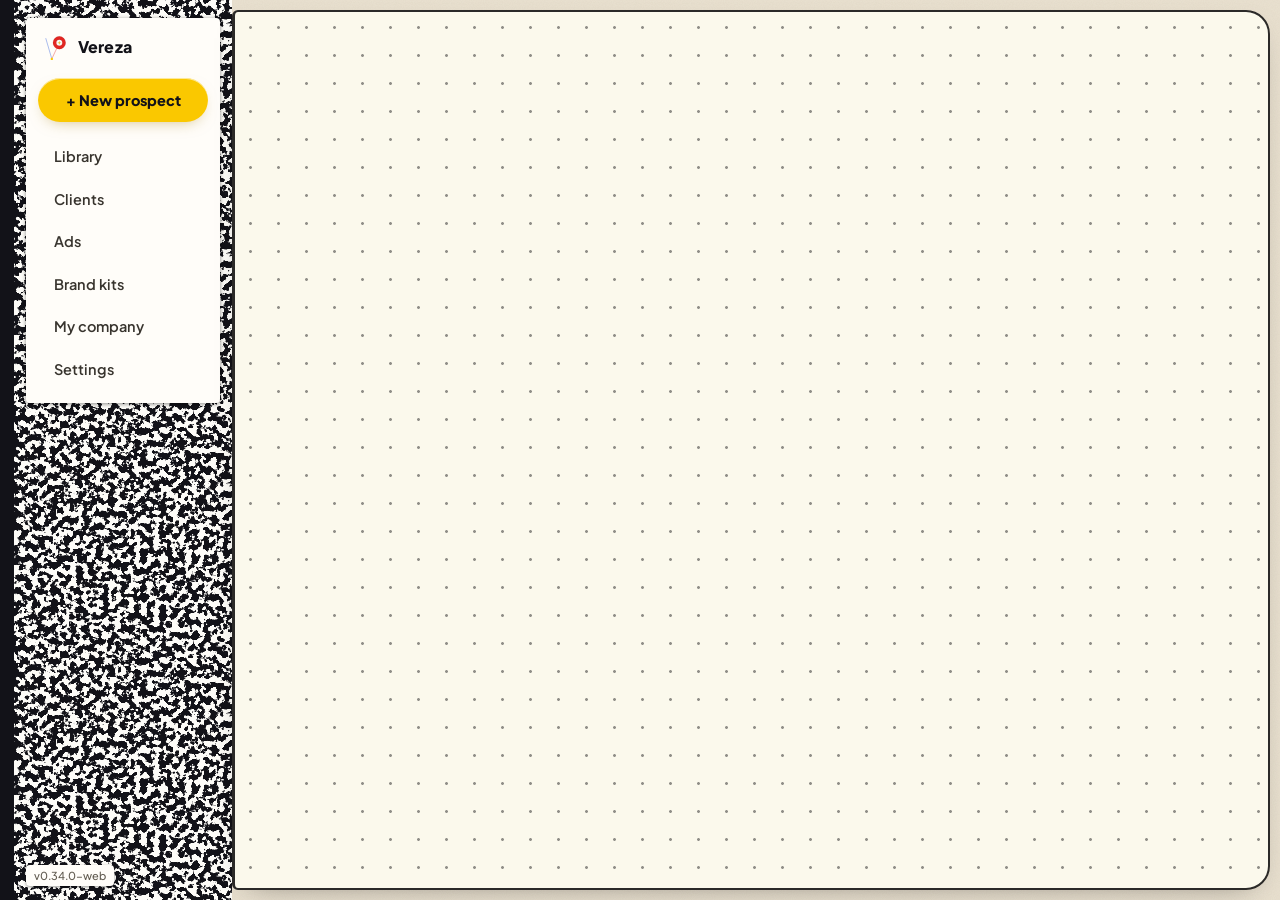
==== commit f3c91ba9: "Vereza 0.34.0: the app's new name, the V mark, the web app and the Windows installer Co-Authored-By:" ====
--- a/app/index.html
+++ b/app/index.html
@@ -4,12 +4,12 @@
 <meta name="viewport" content="width=device-width, initial-scale=1, viewport-fit=cover">
 <meta name="theme-color" content="#121218">
 <meta name="apple-mobile-web-app-capable" content="yes">
-<meta name="apple-mobile-web-app-title" content="Pitch Perfect">
+<meta name="apple-mobile-web-app-title" content="Vereza">
 <link rel="manifest" href="manifest.json">
 <link rel="apple-touch-icon" href="icon-512.png">
 <meta charset="utf-8">
 <meta http-equiv="Content-Security-Policy" content="default-src 'self'; script-src 'self'; style-src 'self' 'unsafe-inline'; img-src 'self' data: blob: https:; font-src 'self' data:; frame-src 'self' blob: data:; connect-src 'self' https://api.anthropic.com; worker-src 'self'">
-<title>PRIME: PITCH PERFECT</title>
+<title>Vereza</title>
 <link rel="stylesheet" href="app.css">
 <link rel="stylesheet" href="web.css">
 <script src="engine.js" defer></script>
@@ -27,7 +27,7 @@
 <body>
 <aside class="rail">
   <div class="label">
-  <div class="brand"><svg class="pmark" viewBox="0 0 304 383" width="24" height="30" aria-hidden="true"><rect width="87" height="383" rx="43.5" style="fill:var(--lg-stem,#2656D9)"/><path fill-rule="evenodd" style="fill:var(--lg-ring,#E22622)" d="M174 0a130 130 0 1 0 0 260a130 130 0 1 0 0-260ZM174 79a51 51 0 1 1 0 102a51 51 0 1 1 0-102Z"/><path style="fill:var(--lg-star,#FAC800)" d="M63 96C66 119 74 127 97 130C74 133 66 141 63 164C60 141 52 133 29 130C52 127 60 119 63 96Z"/></svg><div><span class="eyebrow">PRIME:</span><b>PITCH PERFECT</b><a href="#company" class="as-company" id="as-company"></a></div></div>
+  <div class="brand"><svg class="pmark" viewBox="0 0 304 383" width="24" height="30" aria-hidden="true"><path d="M48 58L124 318" fill="none" stroke-width="92" stroke-linecap="round" style="stroke:var(--lg-stem,#2656D9)"/><path d="M124 318L184 190" fill="none" stroke-width="92" stroke-linecap="round" style="stroke:var(--lg-ring,#E22622)"/><path fill-rule="evenodd" style="fill:var(--lg-ring,#E22622)" d="M220 30a82 82 0 1 0 0 164a82 82 0 1 0 0-164ZM220 74a38 38 0 1 1 0 76a38 38 0 1 1 0-76Z"/><path style="fill:var(--lg-star,#FAC800)" d="M220 88C222 106 226 110 244 112C226 114 222 118 220 136C218 118 214 114 196 112C214 110 218 106 220 88Z"/><circle cx="124" cy="318" r="15" style="fill:var(--lg-star,#FAC800)"/></svg><div><b>Vereza</b><a href="#company" class="as-company" id="as-company"></a></div></div>
   <a href="#new" class="new" id="nav-new">+ New prospect</a>
   <nav aria-label="Main">
     <a href="#library" data-tab="library">Library <span class="count" id="kit-count"></span></a>
@@ -46,20 +46,20 @@
 <div id="curl" aria-hidden="true"></div>
 <div id="toast" role="status" aria-live="polite"></div>
 <div id="folio" aria-hidden="true"></div>
-<!-- Opening: a composition notebook lies closed (marbled cover, black tape spine, a white label with Prime's name);
-     the cover lifts open on its spine; on the first page a pencil joins the dots of the Prime logo, its colours lay in and
+<!-- Opening: a composition notebook lies closed (marbled cover, black tape spine, a white label with Vereza's name);
+     the cover lifts open on its spine; on the first page a pencil joins the dots of the Vereza logo, its colours lay in and
      the star bursts as a solar flare; then we go into that page, which is the app. Any key or click skips it;
      Calm skips it; Off shows nothing. -->
 <div id="splash" class="nb" aria-hidden="true">
   <div class="nb-book">
-    <div class="nb-page"><svg class="nb-sketch" viewBox="-24 -24 352 431" aria-hidden="true"><defs><radialGradient id="nb-corona"><stop offset="0" stop-color="#FFF6C8"/><stop offset=".35" stop-color="#FAC800" stop-opacity=".9"/><stop offset=".7" stop-color="#FF7A1A" stop-opacity=".45"/><stop offset="1" stop-color="#E22622" stop-opacity="0"/></radialGradient><linearGradient id="nb-flare" x1="0" x2="1"><stop offset="0" stop-color="#FAC800"/><stop offset="1" stop-color="#E22622"/></linearGradient></defs><g class="all"><path class="fill" d="M0 43.5A43.5 43.5 0 0 1 87 43.5V339.5A43.5 43.5 0 0 1 0 339.5Z" fill="#2656D9" style="--d:2.35s"/><path class="fill" d="M174 0a130 130 0 1 0 0 260a130 130 0 1 0 0-260ZM174 79a51 51 0 1 1 0 102a51 51 0 1 1 0-102Z" fill="#E22622" fill-rule="evenodd" style="--d:2.45s"/><path class="ln" pathLength="1" d="M0 43.5L5.8 21.7L21.7 5.8L43.5 0L65.3 5.8L81.2 21.7L87 43.5L87 140L87 240L87 339.5L81.2 361.3L65.3 377.2L43.5 383L21.8 377.2L5.8 361.3L0 339.5L0 240L0 140Z" style="--d:1.72s;--t:0.34s"/><path class="ln l2" pathLength="1" d="M0 43.5L5.8 21.7L21.7 5.8L43.5 0L65.3 5.8L81.2 21.7L87 43.5L87 140L87 240L87 339.5L81.2 361.3L65.3 377.2L43.5 383L21.8 377.2L5.8 361.3L0 339.5L0 240L0 140Z" transform="translate(2 1.5)" style="--d:1.78s;--t:0.34s"/><circle class="pt" cx="0" cy="43.5" r="4.2" style="--d:1.72s"/><circle class="pt" cx="5.8" cy="21.7" r="4.2" style="--d:1.74s"/><circle class="pt" cx="21.7" cy="5.8" r="4.2" style="--d:1.76s"/><circle class="pt" cx="43.5" cy="0" r="4.2" style="--d:1.78s"/><circle class="pt" cx="65.3" cy="5.8" r="4.2" style="--d:1.80s"/><circle class="pt" cx="81.2" cy="21.7" r="4.2" style="--d:1.81s"/><circle class="pt" cx="87" cy="43.5" r="4.2" style="--d:1.83s"/><circle class="pt" cx="87" cy="140" r="4.2" style="--d:1.85s"/><circle class="pt" cx="87" cy="240" r="4.2" style="--d:1.87s"/><circle class="pt" cx="87" cy="339.5" r="4.2" style="--d:1.89s"/><circle class="pt" cx="81.2" cy="361.3" r="4.2" style="--d:1.91s"/><circle class="pt" cx="65.3" cy="377.2" r="4.2" style="--d:1.93s"/><circle class="pt" cx="43.5" cy="383" r="4.2" style="--d:1.95s"/><circle class="pt" cx="21.8" cy="377.2" r="4.2" style="--d:1.97s"/><circle class="pt" cx="5.8" cy="361.3" r="4.2" style="--d:1.98s"/><circle class="pt" cx="0" cy="339.5" r="4.2" style="--d:2.00s"/><circle class="pt" cx="0" cy="240" r="4.2" style="--d:2.02s"/><circle class="pt" cx="0" cy="140" r="4.2" style="--d:2.04s"/><path class="ln" pathLength="1" d="M174 0L218.5 7.8L257.6 30.4L286.6 65L302 107.4L302 152.6L286.6 195L257.6 229.6L218.5 252.2L174 260L129.5 252.2L90.4 229.6L61.4 195L46 152.6L46 107.4L61.4 65L90.4 30.4L129.5 7.8Z" style="--d:2.00s;--t:0.44s"/><path class="ln l2" pathLength="1" d="M174 0L218.5 7.8L257.6 30.4L286.6 65L302 107.4L302 152.6L286.6 195L257.6 229.6L218.5 252.2L174 260L129.5 252.2L90.4 229.6L61.4 195L46 152.6L46 107.4L61.4 65L90.4 30.4L129.5 7.8Z" transform="translate(2 1.5)" style="--d:2.06s;--t:0.44s"/><circle class="pt" cx="174" cy="0" r="4.2" style="--d:2.00s"/><circle class="pt" cx="218.5" cy="7.8" r="4.2" style="--d:2.02s"/><circle class="pt" cx="257.6" cy="30.4" r="4.2" style="--d:2.05s"/><circle class="pt" cx="286.6" cy="65" r="4.2" style="--d:2.07s"/><circle class="pt" cx="302" cy="107.4" r="4.2" style="--d:2.10s"/><circle class="pt" cx="302" cy="152.6" r="4.2" style="--d:2.12s"/><circle class="pt" cx="286.6" cy="195" r="4.2" style="--d:2.15s"/><circle class="pt" cx="257.6" cy="229.6" r="4.2" style="--d:2.17s"/><circle class="pt" cx="218.5" cy="252.2" r="4.2" style="--d:2.19s"/><circle class="pt" cx="174" cy="260" r="4.2" style="--d:2.22s"/><circle class="pt" cx="129.5" cy="252.2" r="4.2" style="--d:2.24s"/><circle class="pt" cx="90.4" cy="229.6" r="4.2" style="--d:2.27s"/><circle class="pt" cx="61.4" cy="195" r="4.2" style="--d:2.29s"/><circle class="pt" cx="46" cy="152.6" r="4.2" style="--d:2.32s"/><circle class="pt" cx="46" cy="107.4" r="4.2" style="--d:2.34s"/><circle class="pt" cx="61.4" cy="65" r="4.2" style="--d:2.37s"/><circle class="pt" cx="90.4" cy="30.4" r="4.2" style="--d:2.39s"/><circle class="pt" cx="129.5" cy="7.8" r="4.2" style="--d:2.41s"/><path class="ln" pathLength="1" d="M174 79L210.1 93.9L225 130L210.1 166.1L174 181L137.9 166.1L123 130L137.9 93.9Z" style="--d:2.36s;--t:0.24s"/><path class="ln l2" pathLength="1" d="M174 79L210.1 93.9L225 130L210.1 166.1L174 181L137.9 166.1L123 130L137.9 93.9Z" transform="translate(2 1.5)" style="--d:2.42s;--t:0.24s"/><circle class="pt" cx="174" cy="79" r="4.2" style="--d:2.36s"/><circle class="pt" cx="210.1" cy="93.9" r="4.2" style="--d:2.39s"/><circle class="pt" cx="225" cy="130" r="4.2" style="--d:2.42s"/><circle class="pt" cx="210.1" cy="166.1" r="4.2" style="--d:2.45s"/><circle class="pt" cx="174" cy="181" r="4.2" style="--d:2.48s"/><circle class="pt" cx="137.9" cy="166.1" r="4.2" style="--d:2.51s"/><circle class="pt" cx="123" cy="130" r="4.2" style="--d:2.54s"/><circle class="pt" cx="137.9" cy="93.9" r="4.2" style="--d:2.57s"/></g><circle class="corona" cx="63" cy="130" r="58" fill="url(#nb-corona)"/><line class="flare" x1="78" y1="130" x2="228" y2="130" stroke="#FF7A1A" stroke-width="5" style="--a:12deg;--i:0"/><line class="flare" x1="78" y1="130" x2="173" y2="130" stroke="#FAC800" stroke-width="3" style="--a:42deg;--i:1"/><line class="flare" x1="78" y1="130" x2="203" y2="130" stroke="#FAC800" stroke-width="5" style="--a:72deg;--i:2"/><line class="flare" x1="78" y1="130" x2="158" y2="130" stroke="#FF7A1A" stroke-width="3" style="--a:102deg;--i:3"/><line class="flare" x1="78" y1="130" x2="238" y2="130" stroke="#FAC800" stroke-width="5" style="--a:132deg;--i:4"/><line class="flare" x1="78" y1="130" x2="178" y2="130" stroke="#FAC800" stroke-width="3" style="--a:162deg;--i:5"/><line class="flare" x1="78" y1="130" x2="213" y2="130" stroke="#FF7A1A" stroke-width="5" style="--a:192deg;--i:6"/><line class="flare" x1="78" y1="130" x2="163" y2="130" stroke="#FAC800" stroke-width="3" style="--a:222deg;--i:7"/><line class="flare" x1="78" y1="130" x2="223" y2="130" stroke="#FAC800" stroke-width="5" style="--a:252deg;--i:8"/><line class="flare" x1="78" y1="130" x2="168" y2="130" stroke="#FF7A1A" stroke-width="3" style="--a:282deg;--i:9"/><line class="flare" x1="78" y1="130" x2="198" y2="130" stroke="#FAC800" stroke-width="5" style="--a:312deg;--i:10"/><line class="flare" x1="78" y1="130" x2="183" y2="130" stroke="#FAC800" stroke-width="3" style="--a:342deg;--i:11"/><path class="prom" pathLength="1" d="M40 112C10 40 120 20 104 108"/><path class="sun" d="M63 96C66 119 74 127 97 130C74 133 66 141 63 164C60 141 52 133 29 130C52 127 60 119 63 96Z" fill="#FFF3B0" stroke="#FF7A1A" stroke-width="3"/></svg></div>
+    <div class="nb-page"><svg class="nb-sketch" viewBox="-24 -24 352 431" aria-hidden="true"><defs><radialGradient id="nb-corona"><stop offset="0" stop-color="#FFF6C8"/><stop offset=".35" stop-color="#FAC800" stop-opacity=".9"/><stop offset=".7" stop-color="#FF7A1A" stop-opacity=".45"/><stop offset="1" stop-color="#E22622" stop-opacity="0"/></radialGradient><linearGradient id="nb-flare" x1="0" x2="1"><stop offset="0" stop-color="#FAC800"/><stop offset="1" stop-color="#E22622"/></linearGradient></defs><g class="all"><path class="fill" d="M3.8 70.9L79.8 330.9A46 46 0 0 0 168.2 305.1L92.2 45.1A46 46 0 0 0 3.8 70.9Z" fill="#2656D9" style="--d:2.35s"/><path class="fill" d="M165.7 337.5L225.7 209.5A46 46 0 0 0 142.3 170.5L82.3 298.5A46 46 0 0 0 165.7 337.5Z" fill="#E22622" style="--d:2.4s"/><path class="fill" d="M220 30a82 82 0 1 0 0 164a82 82 0 1 0 0-164ZM220 74a38 38 0 1 1 0 76a38 38 0 1 1 0-76Z" fill="#E22622" fill-rule="evenodd" style="--d:2.45s"/><path class="ln" pathLength="1" d="M79.8 330.9L92.2 351.3L113.1 362.7L136.9 362.2L157.3 349.8L168.7 328.9L168.2 305.1L92.2 45.1L79.8 24.7L58.9 13.3L35.1 13.8L14.7 26.2L3.3 47.1L3.8 70.9Z" style="--d:1.72s;--t:0.34s"/><path class="ln l2" pathLength="1" d="M79.8 330.9L92.2 351.3L113.1 362.7L136.9 362.2L157.3 349.8L168.7 328.9L168.2 305.1L92.2 45.1L79.8 24.7L58.9 13.3L35.1 13.8L14.7 26.2L3.3 47.1L3.8 70.9Z" transform="translate(2 1.5)" style="--d:1.78s;--t:0.34s"/><circle class="pt" cx="79.8" cy="330.9" r="4.2" style="--d:1.72s"/><circle class="pt" cx="92.2" cy="351.3" r="4.2" style="--d:1.74s"/><circle class="pt" cx="113.1" cy="362.7" r="4.2" style="--d:1.76s"/><circle class="pt" cx="136.9" cy="362.2" r="4.2" style="--d:1.78s"/><circle class="pt" cx="157.3" cy="349.8" r="4.2" style="--d:1.80s"/><circle class="pt" cx="168.7" cy="328.9" r="4.2" style="--d:1.82s"/><circle class="pt" cx="168.2" cy="305.1" r="4.2" style="--d:1.84s"/><circle class="pt" cx="92.2" cy="45.1" r="4.2" style="--d:1.86s"/><circle class="pt" cx="79.8" cy="24.7" r="4.2" style="--d:1.88s"/><circle class="pt" cx="58.9" cy="13.3" r="4.2" style="--d:1.90s"/><circle class="pt" cx="35.1" cy="13.8" r="4.2" style="--d:1.92s"/><circle class="pt" cx="14.7" cy="26.2" r="4.2" style="--d:1.94s"/><circle class="pt" cx="3.3" cy="47.1" r="4.2" style="--d:1.96s"/><circle class="pt" cx="3.8" cy="70.9" r="4.2" style="--d:1.98s"/><path class="ln" pathLength="1" d="M225.7 209.5L229.8 186.1L221.7 163.7L203.5 148.3L180.1 144.2L157.7 152.3L142.3 170.5L82.3 298.5L78.2 321.9L86.3 344.3L104.5 359.7L127.9 363.8L150.3 355.7L165.7 337.5Z" style="--d:1.86s;--t:0.30s"/><path class="ln l2" pathLength="1" d="M225.7 209.5L229.8 186.1L221.7 163.7L203.5 148.3L180.1 144.2L157.7 152.3L142.3 170.5L82.3 298.5L78.2 321.9L86.3 344.3L104.5 359.7L127.9 363.8L150.3 355.7L165.7 337.5Z" transform="translate(2 1.5)" style="--d:1.92s;--t:0.30s"/><circle class="pt" cx="225.7" cy="209.5" r="4.2" style="--d:1.86s"/><circle class="pt" cx="229.8" cy="186.1" r="4.2" style="--d:1.88s"/><circle class="pt" cx="221.7" cy="163.7" r="4.2" style="--d:1.90s"/><circle class="pt" cx="203.5" cy="148.3" r="4.2" style="--d:1.92s"/><circle class="pt" cx="180.1" cy="144.2" r="4.2" style="--d:1.94s"/><circle class="pt" cx="157.7" cy="152.3" r="4.2" style="--d:1.96s"/><circle class="pt" cx="142.3" cy="170.5" r="4.2" style="--d:1.98s"/><circle class="pt" cx="82.3" cy="298.5" r="4.2" style="--d:2.00s"/><circle class="pt" cx="78.2" cy="321.9" r="4.2" style="--d:2.02s"/><circle class="pt" cx="86.3" cy="344.3" r="4.2" style="--d:2.04s"/><circle class="pt" cx="104.5" cy="359.7" r="4.2" style="--d:2.06s"/><circle class="pt" cx="127.9" cy="363.8" r="4.2" style="--d:2.08s"/><circle class="pt" cx="150.3" cy="355.7" r="4.2" style="--d:2.10s"/><circle class="pt" cx="165.7" cy="337.5" r="4.2" style="--d:2.12s"/><path class="ln" pathLength="1" d="M220 30L251.4 36.2L278 54L295.8 80.6L302 112L295.8 143.4L278 170L251.4 187.8L220 194L188.6 187.8L162 170L144.2 143.4L138 112L144.2 80.6L162 54L188.6 36.2Z" style="--d:2.00s;--t:0.44s"/><path class="ln l2" pathLength="1" d="M220 30L251.4 36.2L278 54L295.8 80.6L302 112L295.8 143.4L278 170L251.4 187.8L220 194L188.6 187.8L162 170L144.2 143.4L138 112L144.2 80.6L162 54L188.6 36.2Z" transform="translate(2 1.5)" style="--d:2.06s;--t:0.44s"/><circle class="pt" cx="220" cy="30" r="4.2" style="--d:2.00s"/><circle class="pt" cx="251.4" cy="36.2" r="4.2" style="--d:2.02s"/><circle class="pt" cx="278" cy="54" r="4.2" style="--d:2.05s"/><circle class="pt" cx="295.8" cy="80.6" r="4.2" style="--d:2.08s"/><circle class="pt" cx="302" cy="112" r="4.2" style="--d:2.10s"/><circle class="pt" cx="295.8" cy="143.4" r="4.2" style="--d:2.12s"/><circle class="pt" cx="278" cy="170" r="4.2" style="--d:2.15s"/><circle class="pt" cx="251.4" cy="187.8" r="4.2" style="--d:2.17s"/><circle class="pt" cx="220" cy="194" r="4.2" style="--d:2.20s"/><circle class="pt" cx="188.6" cy="187.8" r="4.2" style="--d:2.23s"/><circle class="pt" cx="162" cy="170" r="4.2" style="--d:2.25s"/><circle class="pt" cx="144.2" cy="143.4" r="4.2" style="--d:2.27s"/><circle class="pt" cx="138" cy="112" r="4.2" style="--d:2.30s"/><circle class="pt" cx="144.2" cy="80.6" r="4.2" style="--d:2.33s"/><circle class="pt" cx="162" cy="54" r="4.2" style="--d:2.35s"/><circle class="pt" cx="188.6" cy="36.2" r="4.2" style="--d:2.38s"/><path class="ln" pathLength="1" d="M220 74L246.9 85.1L258 112L246.9 138.9L220 150L193.1 138.9L182 112L193.1 85.1Z" style="--d:2.36s;--t:0.24s"/><path class="ln l2" pathLength="1" d="M220 74L246.9 85.1L258 112L246.9 138.9L220 150L193.1 138.9L182 112L193.1 85.1Z" transform="translate(2 1.5)" style="--d:2.42s;--t:0.24s"/><circle class="pt" cx="220" cy="74" r="4.2" style="--d:2.36s"/><circle class="pt" cx="246.9" cy="85.1" r="4.2" style="--d:2.39s"/><circle class="pt" cx="258" cy="112" r="4.2" style="--d:2.42s"/><circle class="pt" cx="246.9" cy="138.9" r="4.2" style="--d:2.45s"/><circle class="pt" cx="220" cy="150" r="4.2" style="--d:2.48s"/><circle class="pt" cx="193.1" cy="138.9" r="4.2" style="--d:2.51s"/><circle class="pt" cx="182" cy="112" r="4.2" style="--d:2.54s"/><circle class="pt" cx="193.1" cy="85.1" r="4.2" style="--d:2.57s"/></g><circle class="corona" cx="220" cy="112" r="58" fill="url(#nb-corona)"/><line class="flare" x1="235" y1="112" x2="325" y2="112" stroke="#FF7A1A" stroke-width="5" style="--a:12deg;--i:0"/><line class="flare" x1="235" y1="112" x2="292" y2="112" stroke="#FAC800" stroke-width="3" style="--a:42deg;--i:1"/><line class="flare" x1="235" y1="112" x2="310" y2="112" stroke="#FAC800" stroke-width="5" style="--a:72deg;--i:2"/><line class="flare" x1="235" y1="112" x2="283" y2="112" stroke="#FF7A1A" stroke-width="3" style="--a:102deg;--i:3"/><line class="flare" x1="235" y1="112" x2="331" y2="112" stroke="#FAC800" stroke-width="5" style="--a:132deg;--i:4"/><line class="flare" x1="235" y1="112" x2="295" y2="112" stroke="#FAC800" stroke-width="3" style="--a:162deg;--i:5"/><line class="flare" x1="235" y1="112" x2="316" y2="112" stroke="#FF7A1A" stroke-width="5" style="--a:192deg;--i:6"/><line class="flare" x1="235" y1="112" x2="286" y2="112" stroke="#FAC800" stroke-width="3" style="--a:222deg;--i:7"/><line class="flare" x1="235" y1="112" x2="322" y2="112" stroke="#FAC800" stroke-width="5" style="--a:252deg;--i:8"/><line class="flare" x1="235" y1="112" x2="289" y2="112" stroke="#FF7A1A" stroke-width="3" style="--a:282deg;--i:9"/><line class="flare" x1="235" y1="112" x2="307" y2="112" stroke="#FAC800" stroke-width="5" style="--a:312deg;--i:10"/><line class="flare" x1="235" y1="112" x2="298" y2="112" stroke="#FAC800" stroke-width="3" style="--a:342deg;--i:11"/><path class="prom" pathLength="1" d="M197 94C167 22 277 2 261 90"/><path class="sun" d="M220 88C222 106 226 110 244 112C226 114 222 118 220 136C218 118 214 114 196 112C214 110 218 106 220 88Z" fill="#FFF3B0" stroke="#FF7A1A" stroke-width="3"/></svg></div>
     <div class="nb-leaf b"></div><div class="nb-leaf a"></div>
     <div class="nb-cover">
       <div class="nb-front">
         <div class="nb-label">
-          <div class="nb-word"><svg viewBox="0 0 304 383" aria-hidden="true"><rect width="87" height="383" rx="43.5" style="fill:var(--lg-stem,#2656D9)"/><path fill-rule="evenodd" style="fill:var(--lg-ring,#E22622)" d="M174 0a130 130 0 1 0 0 260a130 130 0 1 0 0-260ZM174 79a51 51 0 1 1 0 102a51 51 0 1 1 0-102Z"/><path style="fill:#fff" d="M63 96C66 119 74 127 97 130C74 133 66 141 63 164C60 141 52 133 29 130C52 127 60 119 63 96Z"/></svg><span>pitch<br>perfect</span></div>
+          <div class="nb-word"><svg viewBox="0 0 304 383" aria-hidden="true"><path d="M48 58L124 318" fill="none" stroke-width="92" stroke-linecap="round" style="stroke:var(--lg-stem,#2656D9)"/><path d="M124 318L184 190" fill="none" stroke-width="92" stroke-linecap="round" style="stroke:var(--lg-ring,#E22622)"/><path fill-rule="evenodd" style="fill:var(--lg-ring,#E22622)" d="M220 30a82 82 0 1 0 0 164a82 82 0 1 0 0-164ZM220 74a38 38 0 1 1 0 76a38 38 0 1 1 0-76Z"/><path style="fill:var(--lg-star,#FAC800)" d="M220 88C222 106 226 110 244 112C226 114 222 118 220 136C218 118 214 114 196 112C214 110 218 106 220 88Z"/><circle cx="124" cy="318" r="15" style="fill:var(--lg-star,#FAC800)"/></svg><span>vereza</span></div>
           <div class="nb-dot"><span>Every<br>meeting</span></div>
-          <div class="nb-kind"><em>Prime Digital Connect</em>Meeting notebook</div>
+          <div class="nb-kind"><em>Vereza</em>Meeting notebook</div>
           <div class="nb-fine">Research, deck, talk track and leave-behind</div>
           <div class="nb-inks"><i style="background:#2656D9"></i><i style="background:#E22622"></i><i style="background:#FAC800"></i></div>
         </div>
--- a/app/app.css
+++ b/app/app.css
@@ -1,4 +1,4 @@
-/* PRIME: PITCH PERFECT, the desktop app.
+/* Vereza, the desktop app.
    Layout: an ink rail holds the brand and the one big action (a new prospect); the work area is a light table where
    kits lie as slide covers, and a kit opens on its deck, the talk track beside it like the presenter's card. */
 @font-face { font-family: 'Plus Jakarta Sans'; src: url(fonts/plus-jakarta-sans.woff2) format('woff2'); font-weight: 200 800; font-display: swap; }
@@ -20,7 +20,7 @@
   --rail-ink: #FFFFFF; --rail-mute: #C9CFDA; --rail-faint: #8A93A3; --rail-edge: rgba(255,255,255,.12);
   color-scheme: light;
 }
-/* Dark: Prime at night. Deep navy-black surfaces and no white anywhere; the Prime colours and the decks carry the light. */
+/* Dark: Vereza at night. Deep navy-black surfaces and no white anywhere; the Vereza colours and the decks carry the light. */
 :root[data-theme="dark"] {
   --ink: #E8ECF4; --ink-2: #C3CAD7; --muted: #8E98AB; --faint: #646E82; --line: #1A2131; --line-2: #2A3347;
   --ground: #06080F; --card: #0D121D; --rail: #03050A; --rail-2: #111726; --stage: #02040A;
@@ -31,13 +31,13 @@
   --note: #241C06; --note-ink: #FCE7A6; --note-err: #2A0E10; --note-err-ink: #FCA5A5; --note-ok: #0B2214; --note-ok-ink: #A7F3C4;
   color-scheme: dark;
 }
-/* Controls that fill with the ink colour would turn near-white at night: they take Prime navy with a yellow edge. */
+/* Controls that fill with the ink colour would turn near-white at night: they take Vereza navy with a yellow edge. */
 :root[data-theme="dark"] .seg button[aria-pressed="true"] { color: #F7C400; background: #1A2440; border-color: #F7C400; }
 :root[data-theme="dark"] .btn.dark { color: #EEF1F6; background: #1C2744; box-shadow: inset 0 0 0 1px #2C3A60; }
 :root[data-theme="dark"] .steps li.done .dot { background: #F7C400; border-color: #F7C400; color: #111827; }
 /* Client logos keep a light tile to stay readable, toned down from white at night. */
 :root[data-theme="dark"] .hero .mark, :root[data-theme="dark"] .cover .logocover .lc-chip { background: #DDE2EB; }
-/* Light: black and white. Only the Prime mark and the decks themselves keep their color. */
+/* Light: black and white. Only the Vereza mark and the decks themselves keep their color. */
 :root[data-theme="light"] {
   --ink: #0A0A0A; --ink-2: #262626; --muted: #5C5C5C; --faint: #8C8C8C; --line: #E8E8E8; --line-2: #CFCFCF;
   --ground: #FFFFFF; --card: #FFFFFF; --rail: #FFFFFF; --rail-2: #F2F2F2; --stage: #0A0A0A;
@@ -57,7 +57,7 @@
 :root[data-theme="light"] .file .ext { background: #0A0A0A !important; color: #fff; }
 :root[data-theme="light"] .look .logo.none { background: #F2F2F2; color: #3D3D3D; }
 :root[data-theme="light"] .bridge .home.done, :root[data-theme="light"] .bridge .pylon.now { border-color: #0A0A0A; }
-/* Black: true black, white type (Light, inverted). Only the Prime mark, client logos and the decks keep their color. */
+/* Black: true black, white type (Light, inverted). Only the Vereza mark, client logos and the decks keep their color. */
 :root[data-theme="black"] {
   --ink: #FFFFFF; --ink-2: #E0E0E0; --muted: #A3A3A3; --faint: #737373; --line: #1F1F1F; --line-2: #333333;
   --ground: #000000; --card: #0A0A0A; --rail: #000000; --rail-2: #141414; --stage: #000000;
@@ -822,11 +822,11 @@
 .cardback b { position: relative; z-index: 1; }
 .empty { position: relative; overflow: hidden; }
 .empty .pl-empty { position: relative; display: block; width: 220px; height: 76px; margin: 0 auto 14px; }
-/* the welcome: an overprint of the three Prime inks behind the greeting */
+/* the welcome: an overprint of the three Vereza inks behind the greeting */
 .welcome .pl-welcome { inset: 0; opacity: .32; }
 .welcome .in { position: relative; z-index: 1; }
 
-/* Prime pricing (Settings) and the price line beside the mock ads */
+/* Vereza pricing (Settings) and the price line beside the mock ads */
 .pr-rows { display: grid; gap: 8px; margin: 10px 0 12px; }
 .pr-row { display: grid; grid-template-columns: 1fr 130px 2fr; gap: 8px; align-items: center; }
 .pr-cur { display: flex; align-items: center; gap: 4px; font-weight: 800; }
@@ -834,14 +834,14 @@
 .viewer.haslive.making .noprev b::before { display: none; }
 .viewer.haslive.making .stage { animation: none; }
 
-/* the Prime badge, alive (primeMorph): pieces glide between the logo and the designers' compositions */
+/* the Vereza badge, alive (primeMorph): pieces glide between the logo and the designers' compositions */
 .pm { display: block; overflow: visible; }
 .pm > * { transform-box: fill-box; transform-origin: center; transition: x .95s var(--spring), y .95s var(--spring), width .95s var(--spring), height .95s var(--spring), rx .95s var(--spring), ry .95s var(--spring), cx .95s var(--spring), cy .95s var(--spring), r .95s var(--spring), stroke-width .95s var(--spring), transform .95s var(--spring), opacity .5s; }
-.pm .pm-tile { fill: #F7C400; } .pm .pm-stem { fill: #1D4ED8; } .pm .pm-ring { stroke: #E1251B; } .pm .pm-spark { fill: #fff; }
-.pm:not(.st-badge) .pm-tile, .pm:not(.st-badge) .pm-stem, .pm:not(.st-badge) .pm-ring { mix-blend-mode: multiply; }
-:root[data-scheme="dark"] .pm:not(.st-badge) .pm-tile, :root[data-scheme="dark"] .pm:not(.st-badge) .pm-stem, :root[data-scheme="dark"] .pm:not(.st-badge) .pm-ring { mix-blend-mode: screen; }
+.pm .pm-tile { fill: #F7C400; } .pm .pm-stem { fill: #1D4ED8; } .pm .pm-ring { stroke: #E1251B; } .pm .pm-arm { fill: #E1251B; } .pm .pm-rivet { fill: #fff; } .pm.st-open > *, .pm.st-snip > * { transition-duration: .26s; transition-timing-function: cubic-bezier(.5,0,.3,1); } .pm .pm-spark { fill: #fff; }
+.pm:not(.st-badge):not(.st-open):not(.st-snip) .pm-tile, .pm:not(.st-badge):not(.st-open):not(.st-snip) .pm-stem, .pm:not(.st-badge):not(.st-open):not(.st-snip) .pm-arm, .pm:not(.st-badge):not(.st-open):not(.st-snip) .pm-ring { mix-blend-mode: multiply; }
+:root[data-scheme="dark"] .pm:not(.st-badge):not(.st-open):not(.st-snip) .pm-tile, :root[data-scheme="dark"] .pm:not(.st-badge):not(.st-open):not(.st-snip) .pm-stem, :root[data-scheme="dark"] .pm:not(.st-badge):not(.st-open):not(.st-snip) .pm-arm, :root[data-scheme="dark"] .pm:not(.st-badge):not(.st-open):not(.st-snip) .pm-ring { mix-blend-mode: screen; }
 .pm.st-rings .pm-tile { opacity: .28; } .pm.st-planes .pm-spark, .pm.st-overprint .pm-spark, .pm.st-cut .pm-spark { fill: #F7C400; }
-:root[data-scheme="light"] .pm:not(.st-badge) .pm-spark { fill: #111827; }
+:root[data-scheme="light"] .pm:not(.st-badge):not(.st-open):not(.st-snip) .pm-spark { fill: #111827; }
 .pm.st-cut .pm-tile, .pm.st-cut .pm-stem { filter: drop-shadow(0 6px 0 rgba(0,0,0,.12)); }
 :root[data-motion="calm"] .pm > * { transition-duration: .6s; }
 
@@ -874,7 +874,7 @@
 @keyframes sonar-back { 0% { r: 0; opacity: .5; } 100% { r: var(--R); opacity: 0; } }
 :root[data-motion="off"] .scope .src-p { animation: none; opacity: 0; }
 
-/* ---------- a turn of a key unlocks everything (the Prime P as a key) ---------- */
+/* ---------- a turn of a key unlocks everything (the Vereza P as a key) ---------- */
 .kg { width: 30px; height: 15px; flex: none; overflow: visible; margin-right: 2px; }
 .kg .kg-k { transform-box: view-box; transform-origin: 10px 12px; transition: transform .45s var(--spring); }
 .keyed.turn .kg .kg-k { animation: kg-turn .34s cubic-bezier(.3,1.6,.5,1) forwards; }
@@ -929,7 +929,7 @@
 :root[data-motion="off"] .pl-mech .pl-r { animation: none; }
 
 /* ================= Warm: the default look =================
-   Paper, not a console. A cream sheet with Prime's three inks on it, soft corners, labels written the way a person
+   Paper, not a console. A cream sheet with Vereza's three inks on it, soft corners, labels written the way a person
    would say them (no code type, no capitals), and cut-paper shapes where the other modes draw grids and dials.
    Colours are the brand's own: ink #121218, blue #2656D9, red #E22622, yellow #FAC800. */
 :root[data-theme="warm"] {
@@ -980,13 +980,13 @@
    the name, the big action and the tabs); each screen is a page with a fine dot grid, round corners and a dark edge,
    its number at the foot; a page turns when you go somewhere else; and the app opens the way the notebook does. Each
    mode brings its own paper and ink: cream and graphite in Notebook, white, black or navy in the others, the roll's
-   colours in Shuffle. A pencil sketch of the Prime P, joined dot to dot, sits faintly on every page and pulses while
+   colours in Shuffle. A pencil sketch of the Vereza P, joined dot to dot, sits faintly on every page and pulses while
    research or a build is running. */
 :root { --marble: url("data:image/svg+xml,%3Csvg xmlns='http://www.w3.org/2000/svg' width='420' height='420'%3E%3Cfilter id='m' x='0' y='0' width='100%25' height='100%25'%3E%3CfeTurbulence type='fractalNoise' baseFrequency='.085' numOctaves='3' seed='11' stitchTiles='stitch'/%3E%3CfeColorMatrix values='0 0 0 0 .98  0 0 0 0 .97  0 0 0 0 .94  16 0 0 0 -7.7'/%3E%3C/filter%3E%3Crect width='420' height='420' fill='%23121218'/%3E%3Crect width='420' height='420' filter='url(%23m)'/%3E%3C/svg%3E");
   --page: var(--ground); --desk: color-mix(in srgb, var(--ground) 88%, var(--ink)); --dot: color-mix(in srgb, var(--ink) 40%, transparent); --edge: color-mix(in srgb, var(--ink) 80%, var(--ground));
   --label: var(--card); --cover-tint: transparent;
-  --sketch: url("data:image/svg+xml,%3Csvg xmlns='http://www.w3.org/2000/svg' viewBox='-24 -24 352 431' width='540' height='661'%3E%3Cstyle%3E@keyframes b{0%25,100%25{opacity:0.16}50%25{opacity:0.34}}@keyframes s{0%25,100%25{opacity:.55;transform:scale(.9)}50%25{opacity:1;transform:scale(1.12)}}.c{animation:b 7s ease-in-out infinite}.c2{animation-delay:2.33s}.sun{transform-box:fill-box;transform-origin:center;animation:s 7s ease-in-out 4.67s infinite}%3C/style%3E%3Cfilter id='w' x='-5%25' y='-5%25' width='110%25' height='110%25'%3E%3CfeTurbulence type='fractalNoise' baseFrequency='.03' numOctaves='2' seed='4'/%3E%3CfeDisplacementMap in='SourceGraphic' scale='3'/%3E%3C/filter%3E%3Cpath class='c' d='M0 43.5A43.5 43.5 0 0 1 87 43.5V339.5A43.5 43.5 0 0 1 0 339.5Z' fill='%232656D9'/%3E%3Cpath class='c c2' d='M174 0a130 130 0 1 0 0 260a130 130 0 1 0 0-260ZM174 79a51 51 0 1 1 0 102a51 51 0 1 1 0-102Z' fill='%23E22622' fill-rule='evenodd'/%3E%3Cg fill='none' stroke='%233A3A38' stroke-linecap='round' stroke-linejoin='round' filter='url(%23w)' opacity='.42'%3E%3Cpath d='M0 43.5L5.8 21.7L21.7 5.8L43.5 0L65.3 5.8L81.2 21.7L87 43.5L87 140L87 240L87 339.5L81.2 361.3L65.3 377.2L43.5 383L21.8 377.2L5.8 361.3L0 339.5L0 240L0 140Z' stroke-width='3'/%3E%3Cpath d='M0 43.5L5.8 21.7L21.7 5.8L43.5 0L65.3 5.8L81.2 21.7L87 43.5L87 140L87 240L87 339.5L81.2 361.3L65.3 377.2L43.5 383L21.8 377.2L5.8 361.3L0 339.5L0 240L0 140Z' stroke-width='1.4' opacity='.6' transform='translate(2 1.5)'/%3E%3Cpath d='M174 0L218.5 7.8L257.6 30.4L286.6 65L302 107.4L302 152.6L286.6 195L257.6 229.6L218.5 252.2L174 260L129.5 252.2L90.4 229.6L61.4 195L46 152.6L46 107.4L61.4 65L90.4 30.4L129.5 7.8Z' stroke-width='3'/%3E%3Cpath d='M174 0L218.5 7.8L257.6 30.4L286.6 65L302 107.4L302 152.6L286.6 195L257.6 229.6L218.5 252.2L174 260L129.5 252.2L90.4 229.6L61.4 195L46 152.6L46 107.4L61.4 65L90.4 30.4L129.5 7.8Z' stroke-width='1.4' opacity='.6' transform='translate(2 1.5)'/%3E%3Cpath d='M174 79L210.1 93.9L225 130L210.1 166.1L174 181L137.9 166.1L123 130L137.9 93.9Z' stroke-width='3'/%3E%3Cpath d='M174 79L210.1 93.9L225 130L210.1 166.1L174 181L137.9 166.1L123 130L137.9 93.9Z' stroke-width='1.4' opacity='.6' transform='translate(2 1.5)'/%3E%3C/g%3E%3Ccircle cx='0' cy='43.5' r='3.2' fill='%233A3A38' opacity='.5'/%3E%3Ccircle cx='5.8' cy='21.7' r='3.2' fill='%233A3A38' opacity='.5'/%3E%3Ccircle cx='21.7' cy='5.8' r='3.2' fill='%233A3A38' opacity='.5'/%3E%3Ccircle cx='43.5' cy='0' r='3.2' fill='%233A3A38' opacity='.5'/%3E%3Ccircle cx='65.3' cy='5.8' r='3.2' fill='%233A3A38' opacity='.5'/%3E%3Ccircle cx='81.2' cy='21.7' r='3.2' fill='%233A3A38' opacity='.5'/%3E%3Ccircle cx='87' cy='43.5' r='3.2' fill='%233A3A38' opacity='.5'/%3E%3Ccircle cx='87' cy='140' r='3.2' fill='%233A3A38' opacity='.5'/%3E%3Ccircle cx='87' cy='240' r='3.2' fill='%233A3A38' opacity='.5'/%3E%3Ccircle cx='87' cy='339.5' r='3.2' fill='%233A3A38' opacity='.5'/%3E%3Ccircle cx='81.2' cy='361.3' r='3.2' fill='%233A3A38' opacity='.5'/%3E%3Ccircle cx='65.3' cy='377.2' r='3.2' fill='%233A3A38' opacity='.5'/%3E%3Ccircle cx='43.5' cy='383' r='3.2' fill='%233A3A38' opacity='.5'/%3E%3Ccircle cx='21.8' cy='377.2' r='3.2' fill='%233A3A38' opacity='.5'/%3E%3Ccircle cx='5.8' cy='361.3' r='3.2' fill='%233A3A38' opacity='.5'/%3E%3Ccircle cx='0' cy='339.5' r='3.2' fill='%233A3A38' opacity='.5'/%3E%3Ccircle cx='0' cy='240' r='3.2' fill='%233A3A38' opacity='.5'/%3E%3Ccircle cx='0' cy='140' r='3.2' fill='%233A3A38' opacity='.5'/%3E%3Ccircle cx='174' cy='0' r='3.2' fill='%233A3A38' opacity='.5'/%3E%3Ccircle cx='218.5' cy='7.8' r='3.2' fill='%233A3A38' opacity='.5'/%3E%3Ccircle cx='257.6' cy='30.4' r='3.2' fill='%233A3A38' opacity='.5'/%3E%3Ccircle cx='286.6' cy='65' r='3.2' fill='%233A3A38' opacity='.5'/%3E%3Ccircle cx='302' cy='107.4' r='3.2' fill='%233A3A38' opacity='.5'/%3E%3Ccircle cx='302' cy='152.6' r='3.2' fill='%233A3A38' opacity='.5'/%3E%3Ccircle cx='286.6' cy='195' r='3.2' fill='%233A3A38' opacity='.5'/%3E%3Ccircle cx='257.6' cy='229.6' r='3.2' fill='%233A3A38' opacity='.5'/%3E%3Ccircle cx='218.5' cy='252.2' r='3.2' fill='%233A3A38' opacity='.5'/%3E%3Ccircle cx='174' cy='260' r='3.2' fill='%233A3A38' opacity='.5'/%3E%3Ccircle cx='129.5' cy='252.2' r='3.2' fill='%233A3A38' opacity='.5'/%3E%3Ccircle cx='90.4' cy='229.6' r='3.2' fill='%233A3A38' opacity='.5'/%3E%3Ccircle cx='61.4' cy='195' r='3.2' fill='%233A3A38' opacity='.5'/%3E%3Ccircle cx='46' cy='152.6' r='3.2' fill='%233A3A38' opacity='.5'/%3E%3Ccircle cx='46' cy='107.4' r='3.2' fill='%233A3A38' opacity='.5'/%3E%3Ccircle cx='61.4' cy='65' r='3.2' fill='%233A3A38' opacity='.5'/%3E%3Ccircle cx='90.4' cy='30.4' r='3.2' fill='%233A3A38' opacity='.5'/%3E%3Ccircle cx='129.5' cy='7.8' r='3.2' fill='%233A3A38' opacity='.5'/%3E%3Ccircle cx='174' cy='79' r='3.2' fill='%233A3A38' opacity='.5'/%3E%3Ccircle cx='210.1' cy='93.9' r='3.2' fill='%233A3A38' opacity='.5'/%3E%3Ccircle cx='225' cy='130' r='3.2' fill='%233A3A38' opacity='.5'/%3E%3Ccircle cx='210.1' cy='166.1' r='3.2' fill='%233A3A38' opacity='.5'/%3E%3Ccircle cx='174' cy='181' r='3.2' fill='%233A3A38' opacity='.5'/%3E%3Ccircle cx='137.9' cy='166.1' r='3.2' fill='%233A3A38' opacity='.5'/%3E%3Ccircle cx='123' cy='130' r='3.2' fill='%233A3A38' opacity='.5'/%3E%3Ccircle cx='137.9' cy='93.9' r='3.2' fill='%233A3A38' opacity='.5'/%3E%3Cpath class='sun' d='M63 96C66 119 74 127 97 130C74 133 66 141 63 164C60 141 52 133 29 130C52 127 60 119 63 96Z' fill='%23FAC800' stroke='%23FF7A1A' stroke-width='2'/%3E%3C/svg%3E"); --sketch-busy: url("data:image/svg+xml,%3Csvg xmlns='http://www.w3.org/2000/svg' viewBox='-24 -24 352 431' width='540' height='661'%3E%3Cstyle%3E@keyframes b{0%25,100%25{opacity:0.25}50%25{opacity:0.6}}@keyframes s{0%25,100%25{opacity:.55;transform:scale(.9)}50%25{opacity:1;transform:scale(1.12)}}.c{animation:b 1.8s ease-in-out infinite}.c2{animation-delay:0.60s}.sun{transform-box:fill-box;transform-origin:center;animation:s 1.8s ease-in-out 1.20s infinite}%3C/style%3E%3Cfilter id='w' x='-5%25' y='-5%25' width='110%25' height='110%25'%3E%3CfeTurbulence type='fractalNoise' baseFrequency='.03' numOctaves='2' seed='4'/%3E%3CfeDisplacementMap in='SourceGraphic' scale='3'/%3E%3C/filter%3E%3Cpath class='c' d='M0 43.5A43.5 43.5 0 0 1 87 43.5V339.5A43.5 43.5 0 0 1 0 339.5Z' fill='%232656D9'/%3E%3Cpath class='c c2' d='M174 0a130 130 0 1 0 0 260a130 130 0 1 0 0-260ZM174 79a51 51 0 1 1 0 102a51 51 0 1 1 0-102Z' fill='%23E22622' fill-rule='evenodd'/%3E%3Cg fill='none' stroke='%233A3A38' stroke-linecap='round' stroke-linejoin='round' filter='url(%23w)' opacity='.42'%3E%3Cpath d='M0 43.5L5.8 21.7L21.7 5.8L43.5 0L65.3 5.8L81.2 21.7L87 43.5L87 140L87 240L87 339.5L81.2 361.3L65.3 377.2L43.5 383L21.8 377.2L5.8 361.3L0 339.5L0 240L0 140Z' stroke-width='3'/%3E%3Cpath d='M0 43.5L5.8 21.7L21.7 5.8L43.5 0L65.3 5.8L81.2 21.7L87 43.5L87 140L87 240L87 339.5L81.2 361.3L65.3 377.2L43.5 383L21.8 377.2L5.8 361.3L0 339.5L0 240L0 140Z' stroke-width='1.4' opacity='.6' transform='translate(2 1.5)'/%3E%3Cpath d='M174 0L218.5 7.8L257.6 30.4L286.6 65L302 107.4L302 152.6L286.6 195L257.6 229.6L218.5 252.2L174 260L129.5 252.2L90.4 229.6L61.4 195L46 152.6L46 107.4L61.4 65L90.4 30.4L129.5 7.8Z' stroke-width='3'/%3E%3Cpath d='M174 0L218.5 7.8L257.6 30.4L286.6 65L302 107.4L302 152.6L286.6 195L257.6 229.6L218.5 252.2L174 260L129.5 252.2L90.4 229.6L61.4 195L46 152.6L46 107.4L61.4 65L90.4 30.4L129.5 7.8Z' stroke-width='1.4' opacity='.6' transform='translate(2 1.5)'/%3E%3Cpath d='M174 79L210.1 93.9L225 130L210.1 166.1L174 181L137.9 166.1L123 130L137.9 93.9Z' stroke-width='3'/%3E%3Cpath d='M174 79L210.1 93.9L225 130L210.1 166.1L174 181L137.9 166.1L123 130L137.9 93.9Z' stroke-width='1.4' opacity='.6' transform='translate(2 1.5)'/%3E%3C/g%3E%3Ccircle cx='0' cy='43.5' r='3.2' fill='%233A3A38' opacity='.5'/%3E%3Ccircle cx='5.8' cy='21.7' r='3.2' fill='%233A3A38' opacity='.5'/%3E%3Ccircle cx='21.7' cy='5.8' r='3.2' fill='%233A3A38' opacity='.5'/%3E%3Ccircle cx='43.5' cy='0' r='3.2' fill='%233A3A38' opacity='.5'/%3E%3Ccircle cx='65.3' cy='5.8' r='3.2' fill='%233A3A38' opacity='.5'/%3E%3Ccircle cx='81.2' cy='21.7' r='3.2' fill='%233A3A38' opacity='.5'/%3E%3Ccircle cx='87' cy='43.5' r='3.2' fill='%233A3A38' opacity='.5'/%3E%3Ccircle cx='87' cy='140' r='3.2' fill='%233A3A38' opacity='.5'/%3E%3Ccircle cx='87' cy='240' r='3.2' fill='%233A3A38' opacity='.5'/%3E%3Ccircle cx='87' cy='339.5' r='3.2' fill='%233A3A38' opacity='.5'/%3E%3Ccircle cx='81.2' cy='361.3' r='3.2' fill='%233A3A38' opacity='.5'/%3E%3Ccircle cx='65.3' cy='377.2' r='3.2' fill='%233A3A38' opacity='.5'/%3E%3Ccircle cx='43.5' cy='383' r='3.2' fill='%233A3A38' opacity='.5'/%3E%3Ccircle cx='21.8' cy='377.2' r='3.2' fill='%233A3A38' opacity='.5'/%3E%3Ccircle cx='5.8' cy='361.3' r='3.2' fill='%233A3A38' opacity='.5'/%3E%3Ccircle cx='0' cy='339.5' r='3.2' fill='%233A3A38' opacity='.5'/%3E%3Ccircle cx='0' cy='240' r='3.2' fill='%233A3A38' opacity='.5'/%3E%3Ccircle cx='0' cy='140' r='3.2' fill='%233A3A38' opacity='.5'/%3E%3Ccircle cx='174' cy='0' r='3.2' fill='%233A3A38' opacity='.5'/%3E%3Ccircle cx='218.5' cy='7.8' r='3.2' fill='%233A3A38' opacity='.5'/%3E%3Ccircle cx='257.6' cy='30.4' r='3.2' fill='%233A3A38' opacity='.5'/%3E%3Ccircle cx='286.6' cy='65' r='3.2' fill='%233A3A38' opacity='.5'/%3E%3Ccircle cx='302' cy='107.4' r='3.2' fill='%233A3A38' opacity='.5'/%3E%3Ccircle cx='302' cy='152.6' r='3.2' fill='%233A3A38' opacity='.5'/%3E%3Ccircle cx='286.6' cy='195' r='3.2' fill='%233A3A38' opacity='.5'/%3E%3Ccircle cx='257.6' cy='229.6' r='3.2' fill='%233A3A38' opacity='.5'/%3E%3Ccircle cx='218.5' cy='252.2' r='3.2' fill='%233A3A38' opacity='.5'/%3E%3Ccircle cx='174' cy='260' r='3.2' fill='%233A3A38' opacity='.5'/%3E%3Ccircle cx='129.5' cy='252.2' r='3.2' fill='%233A3A38' opacity='.5'/%3E%3Ccircle cx='90.4' cy='229.6' r='3.2' fill='%233A3A38' opacity='.5'/%3E%3Ccircle cx='61.4' cy='195' r='3.2' fill='%233A3A38' opacity='.5'/%3E%3Ccircle cx='46' cy='152.6' r='3.2' fill='%233A3A38' opacity='.5'/%3E%3Ccircle cx='46' cy='107.4' r='3.2' fill='%233A3A38' opacity='.5'/%3E%3Ccircle cx='61.4' cy='65' r='3.2' fill='%233A3A38' opacity='.5'/%3E%3Ccircle cx='90.4' cy='30.4' r='3.2' fill='%233A3A38' opacity='.5'/%3E%3Ccircle cx='129.5' cy='7.8' r='3.2' fill='%233A3A38' opacity='.5'/%3E%3Ccircle cx='174' cy='79' r='3.2' fill='%233A3A38' opacity='.5'/%3E%3Ccircle cx='210.1' cy='93.9' r='3.2' fill='%233A3A38' opacity='.5'/%3E%3Ccircle cx='225' cy='130' r='3.2' fill='%233A3A38' opacity='.5'/%3E%3Ccircle cx='210.1' cy='166.1' r='3.2' fill='%233A3A38' opacity='.5'/%3E%3Ccircle cx='174' cy='181' r='3.2' fill='%233A3A38' opacity='.5'/%3E%3Ccircle cx='137.9' cy='166.1' r='3.2' fill='%233A3A38' opacity='.5'/%3E%3Ccircle cx='123' cy='130' r='3.2' fill='%233A3A38' opacity='.5'/%3E%3Ccircle cx='137.9' cy='93.9' r='3.2' fill='%233A3A38' opacity='.5'/%3E%3Cpath class='sun' d='M63 96C66 119 74 127 97 130C74 133 66 141 63 164C60 141 52 133 29 130C52 127 60 119 63 96Z' fill='%23FAC800' stroke='%23FF7A1A' stroke-width='2'/%3E%3C/svg%3E"); }
-:root[data-scheme="dark"] { --sketch: url("data:image/svg+xml,%3Csvg xmlns='http://www.w3.org/2000/svg' viewBox='-24 -24 352 431' width='540' height='661'%3E%3Cstyle%3E@keyframes b{0%25,100%25{opacity:0.16}50%25{opacity:0.34}}@keyframes s{0%25,100%25{opacity:.55;transform:scale(.9)}50%25{opacity:1;transform:scale(1.12)}}.c{animation:b 7s ease-in-out infinite}.c2{animation-delay:2.33s}.sun{transform-box:fill-box;transform-origin:center;animation:s 7s ease-in-out 4.67s infinite}%3C/style%3E%3Cfilter id='w' x='-5%25' y='-5%25' width='110%25' height='110%25'%3E%3CfeTurbulence type='fractalNoise' baseFrequency='.03' numOctaves='2' seed='4'/%3E%3CfeDisplacementMap in='SourceGraphic' scale='3'/%3E%3C/filter%3E%3Cpath class='c' d='M0 43.5A43.5 43.5 0 0 1 87 43.5V339.5A43.5 43.5 0 0 1 0 339.5Z' fill='%232656D9'/%3E%3Cpath class='c c2' d='M174 0a130 130 0 1 0 0 260a130 130 0 1 0 0-260ZM174 79a51 51 0 1 1 0 102a51 51 0 1 1 0-102Z' fill='%23E22622' fill-rule='evenodd'/%3E%3Cg fill='none' stroke='%23DCE3EE' stroke-linecap='round' stroke-linejoin='round' filter='url(%23w)' opacity='.42'%3E%3Cpath d='M0 43.5L5.8 21.7L21.7 5.8L43.5 0L65.3 5.8L81.2 21.7L87 43.5L87 140L87 240L87 339.5L81.2 361.3L65.3 377.2L43.5 383L21.8 377.2L5.8 361.3L0 339.5L0 240L0 140Z' stroke-width='3'/%3E%3Cpath d='M0 43.5L5.8 21.7L21.7 5.8L43.5 0L65.3 5.8L81.2 21.7L87 43.5L87 140L87 240L87 339.5L81.2 361.3L65.3 377.2L43.5 383L21.8 377.2L5.8 361.3L0 339.5L0 240L0 140Z' stroke-width='1.4' opacity='.6' transform='translate(2 1.5)'/%3E%3Cpath d='M174 0L218.5 7.8L257.6 30.4L286.6 65L302 107.4L302 152.6L286.6 195L257.6 229.6L218.5 252.2L174 260L129.5 252.2L90.4 229.6L61.4 195L46 152.6L46 107.4L61.4 65L90.4 30.4L129.5 7.8Z' stroke-width='3'/%3E%3Cpath d='M174 0L218.5 7.8L257.6 30.4L286.6 65L302 107.4L302 152.6L286.6 195L257.6 229.6L218.5 252.2L174 260L129.5 252.2L90.4 229.6L61.4 195L46 152.6L46 107.4L61.4 65L90.4 30.4L129.5 7.8Z' stroke-width='1.4' opacity='.6' transform='translate(2 1.5)'/%3E%3Cpath d='M174 79L210.1 93.9L225 130L210.1 166.1L174 181L137.9 166.1L123 130L137.9 93.9Z' stroke-width='3'/%3E%3Cpath d='M174 79L210.1 93.9L225 130L210.1 166.1L174 181L137.9 166.1L123 130L137.9 93.9Z' stroke-width='1.4' opacity='.6' transform='translate(2 1.5)'/%3E%3C/g%3E%3Ccircle cx='0' cy='43.5' r='3.2' fill='%23DCE3EE' opacity='.5'/%3E%3Ccircle cx='5.8' cy='21.7' r='3.2' fill='%23DCE3EE' opacity='.5'/%3E%3Ccircle cx='21.7' cy='5.8' r='3.2' fill='%23DCE3EE' opacity='.5'/%3E%3Ccircle cx='43.5' cy='0' r='3.2' fill='%23DCE3EE' opacity='.5'/%3E%3Ccircle cx='65.3' cy='5.8' r='3.2' fill='%23DCE3EE' opacity='.5'/%3E%3Ccircle cx='81.2' cy='21.7' r='3.2' fill='%23DCE3EE' opacity='.5'/%3E%3Ccircle cx='87' cy='43.5' r='3.2' fill='%23DCE3EE' opacity='.5'/%3E%3Ccircle cx='87' cy='140' r='3.2' fill='%23DCE3EE' opacity='.5'/%3E%3Ccircle cx='87' cy='240' r='3.2' fill='%23DCE3EE' opacity='.5'/%3E%3Ccircle cx='87' cy='339.5' r='3.2' fill='%23DCE3EE' opacity='.5'/%3E%3Ccircle cx='81.2' cy='361.3' r='3.2' fill='%23DCE3EE' opacity='.5'/%3E%3Ccircle cx='65.3' cy='377.2' r='3.2' fill='%23DCE3EE' opacity='.5'/%3E%3Ccircle cx='43.5' cy='383' r='3.2' fill='%23DCE3EE' opacity='.5'/%3E%3Ccircle cx='21.8' cy='377.2' r='3.2' fill='%23DCE3EE' opacity='.5'/%3E%3Ccircle cx='5.8' cy='361.3' r='3.2' fill='%23DCE3EE' opacity='.5'/%3E%3Ccircle cx='0' cy='339.5' r='3.2' fill='%23DCE3EE' opacity='.5'/%3E%3Ccircle cx='0' cy='240' r='3.2' fill='%23DCE3EE' opacity='.5'/%3E%3Ccircle cx='0' cy='140' r='3.2' fill='%23DCE3EE' opacity='.5'/%3E%3Ccircle cx='174' cy='0' r='3.2' fill='%23DCE3EE' opacity='.5'/%3E%3Ccircle cx='218.5' cy='7.8' r='3.2' fill='%23DCE3EE' opacity='.5'/%3E%3Ccircle cx='257.6' cy='30.4' r='3.2' fill='%23DCE3EE' opacity='.5'/%3E%3Ccircle cx='286.6' cy='65' r='3.2' fill='%23DCE3EE' opacity='.5'/%3E%3Ccircle cx='302' cy='107.4' r='3.2' fill='%23DCE3EE' opacity='.5'/%3E%3Ccircle cx='302' cy='152.6' r='3.2' fill='%23DCE3EE' opacity='.5'/%3E%3Ccircle cx='286.6' cy='195' r='3.2' fill='%23DCE3EE' opacity='.5'/%3E%3Ccircle cx='257.6' cy='229.6' r='3.2' fill='%23DCE3EE' opacity='.5'/%3E%3Ccircle cx='218.5' cy='252.2' r='3.2' fill='%23DCE3EE' opacity='.5'/%3E%3Ccircle cx='174' cy='260' r='3.2' fill='%23DCE3EE' opacity='.5'/%3E%3Ccircle cx='129.5' cy='252.2' r='3.2' fill='%23DCE3EE' opacity='.5'/%3E%3Ccircle cx='90.4' cy='229.6' r='3.2' fill='%23DCE3EE' opacity='.5'/%3E%3Ccircle cx='61.4' cy='195' r='3.2' fill='%23DCE3EE' opacity='.5'/%3E%3Ccircle cx='46' cy='152.6' r='3.2' fill='%23DCE3EE' opacity='.5'/%3E%3Ccircle cx='46' cy='107.4' r='3.2' fill='%23DCE3EE' opacity='.5'/%3E%3Ccircle cx='61.4' cy='65' r='3.2' fill='%23DCE3EE' opacity='.5'/%3E%3Ccircle cx='90.4' cy='30.4' r='3.2' fill='%23DCE3EE' opacity='.5'/%3E%3Ccircle cx='129.5' cy='7.8' r='3.2' fill='%23DCE3EE' opacity='.5'/%3E%3Ccircle cx='174' cy='79' r='3.2' fill='%23DCE3EE' opacity='.5'/%3E%3Ccircle cx='210.1' cy='93.9' r='3.2' fill='%23DCE3EE' opacity='.5'/%3E%3Ccircle cx='225' cy='130' r='3.2' fill='%23DCE3EE' opacity='.5'/%3E%3Ccircle cx='210.1' cy='166.1' r='3.2' fill='%23DCE3EE' opacity='.5'/%3E%3Ccircle cx='174' cy='181' r='3.2' fill='%23DCE3EE' opacity='.5'/%3E%3Ccircle cx='137.9' cy='166.1' r='3.2' fill='%23DCE3EE' opacity='.5'/%3E%3Ccircle cx='123' cy='130' r='3.2' fill='%23DCE3EE' opacity='.5'/%3E%3Ccircle cx='137.9' cy='93.9' r='3.2' fill='%23DCE3EE' opacity='.5'/%3E%3Cpath class='sun' d='M63 96C66 119 74 127 97 130C74 133 66 141 63 164C60 141 52 133 29 130C52 127 60 119 63 96Z' fill='%23FAC800' stroke='%23FF7A1A' stroke-width='2'/%3E%3C/svg%3E"); --sketch-busy: url("data:image/svg+xml,%3Csvg xmlns='http://www.w3.org/2000/svg' viewBox='-24 -24 352 431' width='540' height='661'%3E%3Cstyle%3E@keyframes b{0%25,100%25{opacity:0.25}50%25{opacity:0.6}}@keyframes s{0%25,100%25{opacity:.55;transform:scale(.9)}50%25{opacity:1;transform:scale(1.12)}}.c{animation:b 1.8s ease-in-out infinite}.c2{animation-delay:0.60s}.sun{transform-box:fill-box;transform-origin:center;animation:s 1.8s ease-in-out 1.20s infinite}%3C/style%3E%3Cfilter id='w' x='-5%25' y='-5%25' width='110%25' height='110%25'%3E%3CfeTurbulence type='fractalNoise' baseFrequency='.03' numOctaves='2' seed='4'/%3E%3CfeDisplacementMap in='SourceGraphic' scale='3'/%3E%3C/filter%3E%3Cpath class='c' d='M0 43.5A43.5 43.5 0 0 1 87 43.5V339.5A43.5 43.5 0 0 1 0 339.5Z' fill='%232656D9'/%3E%3Cpath class='c c2' d='M174 0a130 130 0 1 0 0 260a130 130 0 1 0 0-260ZM174 79a51 51 0 1 1 0 102a51 51 0 1 1 0-102Z' fill='%23E22622' fill-rule='evenodd'/%3E%3Cg fill='none' stroke='%23DCE3EE' stroke-linecap='round' stroke-linejoin='round' filter='url(%23w)' opacity='.42'%3E%3Cpath d='M0 43.5L5.8 21.7L21.7 5.8L43.5 0L65.3 5.8L81.2 21.7L87 43.5L87 140L87 240L87 339.5L81.2 361.3L65.3 377.2L43.5 383L21.8 377.2L5.8 361.3L0 339.5L0 240L0 140Z' stroke-width='3'/%3E%3Cpath d='M0 43.5L5.8 21.7L21.7 5.8L43.5 0L65.3 5.8L81.2 21.7L87 43.5L87 140L87 240L87 339.5L81.2 361.3L65.3 377.2L43.5 383L21.8 377.2L5.8 361.3L0 339.5L0 240L0 140Z' stroke-width='1.4' opacity='.6' transform='translate(2 1.5)'/%3E%3Cpath d='M174 0L218.5 7.8L257.6 30.4L286.6 65L302 107.4L302 152.6L286.6 195L257.6 229.6L218.5 252.2L174 260L129.5 252.2L90.4 229.6L61.4 195L46 152.6L46 107.4L61.4 65L90.4 30.4L129.5 7.8Z' stroke-width='3'/%3E%3Cpath d='M174 0L218.5 7.8L257.6 30.4L286.6 65L302 107.4L302 152.6L286.6 195L257.6 229.6L218.5 252.2L174 260L129.5 252.2L90.4 229.6L61.4 195L46 152.6L46 107.4L61.4 65L90.4 30.4L129.5 7.8Z' stroke-width='1.4' opacity='.6' transform='translate(2 1.5)'/%3E%3Cpath d='M174 79L210.1 93.9L225 130L210.1 166.1L174 181L137.9 166.1L123 130L137.9 93.9Z' stroke-width='3'/%3E%3Cpath d='M174 79L210.1 93.9L225 130L210.1 166.1L174 181L137.9 166.1L123 130L137.9 93.9Z' stroke-width='1.4' opacity='.6' transform='translate(2 1.5)'/%3E%3C/g%3E%3Ccircle cx='0' cy='43.5' r='3.2' fill='%23DCE3EE' opacity='.5'/%3E%3Ccircle cx='5.8' cy='21.7' r='3.2' fill='%23DCE3EE' opacity='.5'/%3E%3Ccircle cx='21.7' cy='5.8' r='3.2' fill='%23DCE3EE' opacity='.5'/%3E%3Ccircle cx='43.5' cy='0' r='3.2' fill='%23DCE3EE' opacity='.5'/%3E%3Ccircle cx='65.3' cy='5.8' r='3.2' fill='%23DCE3EE' opacity='.5'/%3E%3Ccircle cx='81.2' cy='21.7' r='3.2' fill='%23DCE3EE' opacity='.5'/%3E%3Ccircle cx='87' cy='43.5' r='3.2' fill='%23DCE3EE' opacity='.5'/%3E%3Ccircle cx='87' cy='140' r='3.2' fill='%23DCE3EE' opacity='.5'/%3E%3Ccircle cx='87' cy='240' r='3.2' fill='%23DCE3EE' opacity='.5'/%3E%3Ccircle cx='87' cy='339.5' r='3.2' fill='%23DCE3EE' opacity='.5'/%3E%3Ccircle cx='81.2' cy='361.3' r='3.2' fill='%23DCE3EE' opacity='.5'/%3E%3Ccircle cx='65.3' cy='377.2' r='3.2' fill='%23DCE3EE' opacity='.5'/%3E%3Ccircle cx='43.5' cy='383' r='3.2' fill='%23DCE3EE' opacity='.5'/%3E%3Ccircle cx='21.8' cy='377.2' r='3.2' fill='%23DCE3EE' opacity='.5'/%3E%3Ccircle cx='5.8' cy='361.3' r='3.2' fill='%23DCE3EE' opacity='.5'/%3E%3Ccircle cx='0' cy='339.5' r='3.2' fill='%23DCE3EE' opacity='.5'/%3E%3Ccircle cx='0' cy='240' r='3.2' fill='%23DCE3EE' opacity='.5'/%3E%3Ccircle cx='0' cy='140' r='3.2' fill='%23DCE3EE' opacity='.5'/%3E%3Ccircle cx='174' cy='0' r='3.2' fill='%23DCE3EE' opacity='.5'/%3E%3Ccircle cx='218.5' cy='7.8' r='3.2' fill='%23DCE3EE' opacity='.5'/%3E%3Ccircle cx='257.6' cy='30.4' r='3.2' fill='%23DCE3EE' opacity='.5'/%3E%3Ccircle cx='286.6' cy='65' r='3.2' fill='%23DCE3EE' opacity='.5'/%3E%3Ccircle cx='302' cy='107.4' r='3.2' fill='%23DCE3EE' opacity='.5'/%3E%3Ccircle cx='302' cy='152.6' r='3.2' fill='%23DCE3EE' opacity='.5'/%3E%3Ccircle cx='286.6' cy='195' r='3.2' fill='%23DCE3EE' opacity='.5'/%3E%3Ccircle cx='257.6' cy='229.6' r='3.2' fill='%23DCE3EE' opacity='.5'/%3E%3Ccircle cx='218.5' cy='252.2' r='3.2' fill='%23DCE3EE' opacity='.5'/%3E%3Ccircle cx='174' cy='260' r='3.2' fill='%23DCE3EE' opacity='.5'/%3E%3Ccircle cx='129.5' cy='252.2' r='3.2' fill='%23DCE3EE' opacity='.5'/%3E%3Ccircle cx='90.4' cy='229.6' r='3.2' fill='%23DCE3EE' opacity='.5'/%3E%3Ccircle cx='61.4' cy='195' r='3.2' fill='%23DCE3EE' opacity='.5'/%3E%3Ccircle cx='46' cy='152.6' r='3.2' fill='%23DCE3EE' opacity='.5'/%3E%3Ccircle cx='46' cy='107.4' r='3.2' fill='%23DCE3EE' opacity='.5'/%3E%3Ccircle cx='61.4' cy='65' r='3.2' fill='%23DCE3EE' opacity='.5'/%3E%3Ccircle cx='90.4' cy='30.4' r='3.2' fill='%23DCE3EE' opacity='.5'/%3E%3Ccircle cx='129.5' cy='7.8' r='3.2' fill='%23DCE3EE' opacity='.5'/%3E%3Ccircle cx='174' cy='79' r='3.2' fill='%23DCE3EE' opacity='.5'/%3E%3Ccircle cx='210.1' cy='93.9' r='3.2' fill='%23DCE3EE' opacity='.5'/%3E%3Ccircle cx='225' cy='130' r='3.2' fill='%23DCE3EE' opacity='.5'/%3E%3Ccircle cx='210.1' cy='166.1' r='3.2' fill='%23DCE3EE' opacity='.5'/%3E%3Ccircle cx='174' cy='181' r='3.2' fill='%23DCE3EE' opacity='.5'/%3E%3Ccircle cx='137.9' cy='166.1' r='3.2' fill='%23DCE3EE' opacity='.5'/%3E%3Ccircle cx='123' cy='130' r='3.2' fill='%23DCE3EE' opacity='.5'/%3E%3Ccircle cx='137.9' cy='93.9' r='3.2' fill='%23DCE3EE' opacity='.5'/%3E%3Cpath class='sun' d='M63 96C66 119 74 127 97 130C74 133 66 141 63 164C60 141 52 133 29 130C52 127 60 119 63 96Z' fill='%23FAC800' stroke='%23FF7A1A' stroke-width='2'/%3E%3C/svg%3E"); --desk: color-mix(in srgb, var(--ground) 80%, #000); }
+  --sketch: url("data:image/svg+xml,%3Csvg xmlns='http://www.w3.org/2000/svg' viewBox='-24 -24 352 431' width='540' height='661'%3E%3Cstyle%3E@keyframes b{0%25,100%25{opacity:0.16}50%25{opacity:0.34}}@keyframes s{0%25,100%25{opacity:.55;transform:scale(.9)}50%25{opacity:1;transform:scale(1.12)}}.c{animation:b 7s ease-in-out infinite}.c2{animation-delay:2.33s}.sun{transform-box:fill-box;transform-origin:center;animation:s 7s ease-in-out 4.67s infinite}%3C/style%3E%3Cfilter id='w' x='-5%25' y='-5%25' width='110%25' height='110%25'%3E%3CfeTurbulence type='fractalNoise' baseFrequency='.03' numOctaves='2' seed='4'/%3E%3CfeDisplacementMap in='SourceGraphic' scale='3'/%3E%3C/filter%3E%3Cpath class='c' d='M3.8 70.9L79.8 330.9A46 46 0 0 0 168.2 305.1L92.2 45.1A46 46 0 0 0 3.8 70.9Z' fill='%232656D9'/%3E%3Cpath class='c c2' d='M165.7 337.5L225.7 209.5A46 46 0 0 0 142.3 170.5L82.3 298.5A46 46 0 0 0 165.7 337.5Z' fill='%23E22622'/%3E%3Cpath class='c c2' d='M220 30a82 82 0 1 0 0 164a82 82 0 1 0 0-164ZM220 74a38 38 0 1 1 0 76a38 38 0 1 1 0-76Z' fill='%23E22622' fill-rule='evenodd'/%3E%3Cg fill='none' stroke='%233A3A38' stroke-linecap='round' stroke-linejoin='round' filter='url(%23w)' opacity='.42'%3E%3Cpath d='M3.8 70.9L79.8 330.9A46 46 0 0 0 168.2 305.1L92.2 45.1A46 46 0 0 0 3.8 70.9Z' stroke-width='3'/%3E%3Cpath d='M3.8 70.9L79.8 330.9A46 46 0 0 0 168.2 305.1L92.2 45.1A46 46 0 0 0 3.8 70.9Z' stroke-width='1.4' opacity='.6' transform='translate(2 1.5)'/%3E%3Cpath d='M165.7 337.5L225.7 209.5A46 46 0 0 0 142.3 170.5L82.3 298.5A46 46 0 0 0 165.7 337.5Z' stroke-width='3'/%3E%3Cpath d='M165.7 337.5L225.7 209.5A46 46 0 0 0 142.3 170.5L82.3 298.5A46 46 0 0 0 165.7 337.5Z' stroke-width='1.4' opacity='.6' transform='translate(2 1.5)'/%3E%3Cpath d='M220 30a82 82 0 1 0 0 164a82 82 0 1 0 0-164ZM220 74a38 38 0 1 1 0 76a38 38 0 1 1 0-76Z' stroke-width='3'/%3E%3Cpath d='M220 30a82 82 0 1 0 0 164a82 82 0 1 0 0-164ZM220 74a38 38 0 1 1 0 76a38 38 0 1 1 0-76Z' stroke-width='1.4' opacity='.6' transform='translate(2 1.5)'/%3E%3Cpath d='M48 58L124 318L184 190' stroke-width='1' stroke-dasharray='4 6' opacity='.7'/%3E%3Ccircle cx='220' cy='112' r='60' stroke-width='1' stroke-dasharray='3 7' opacity='.7'/%3E%3C/g%3E%3Ccircle cx='48' cy='58' r='3.2' fill='%233A3A38' opacity='.5'/%3E%3Ccircle cx='124' cy='318' r='3.2' fill='%233A3A38' opacity='.5'/%3E%3Ccircle cx='184' cy='190' r='3.2' fill='%233A3A38' opacity='.5'/%3E%3Ccircle cx='220' cy='30' r='3.2' fill='%233A3A38' opacity='.5'/%3E%3Ccircle cx='302' cy='112' r='3.2' fill='%233A3A38' opacity='.5'/%3E%3Ccircle cx='220' cy='194' r='3.2' fill='%233A3A38' opacity='.5'/%3E%3Ccircle cx='138' cy='112' r='3.2' fill='%233A3A38' opacity='.5'/%3E%3Ccircle cx='220' cy='74' r='3.2' fill='%233A3A38' opacity='.5'/%3E%3Ccircle cx='220' cy='150' r='3.2' fill='%233A3A38' opacity='.5'/%3E%3Cpath class='sun' d='M220 88C222 106 226 110 244 112C226 114 222 118 220 136C218 118 214 114 196 112C214 110 218 106 220 88Z' fill='%23FAC800' stroke='%23FF7A1A' stroke-width='2'/%3E%3C/svg%3E"); --sketch-busy: url("data:image/svg+xml,%3Csvg xmlns='http://www.w3.org/2000/svg' viewBox='-24 -24 352 431' width='540' height='661'%3E%3Cstyle%3E@keyframes b{0%25,100%25{opacity:0.25}50%25{opacity:0.6}}@keyframes s{0%25,100%25{opacity:.55;transform:scale(.9)}50%25{opacity:1;transform:scale(1.12)}}.c{animation:b 1.8s ease-in-out infinite}.c2{animation-delay:0.60s}.sun{transform-box:fill-box;transform-origin:center;animation:s 1.8s ease-in-out 1.20s infinite}%3C/style%3E%3Cfilter id='w' x='-5%25' y='-5%25' width='110%25' height='110%25'%3E%3CfeTurbulence type='fractalNoise' baseFrequency='.03' numOctaves='2' seed='4'/%3E%3CfeDisplacementMap in='SourceGraphic' scale='3'/%3E%3C/filter%3E%3Cpath class='c' d='M0 43.5A43.5 43.5 0 0 1 87 43.5V339.5A43.5 43.5 0 0 1 0 339.5Z' fill='%232656D9'/%3E%3Cpath class='c c2' d='M174 0a130 130 0 1 0 0 260a130 130 0 1 0 0-260ZM174 79a51 51 0 1 1 0 102a51 51 0 1 1 0-102Z' fill='%23E22622' fill-rule='evenodd'/%3E%3Cg fill='none' stroke='%233A3A38' stroke-linecap='round' stroke-linejoin='round' filter='url(%23w)' opacity='.42'%3E%3Cpath d='M0 43.5L5.8 21.7L21.7 5.8L43.5 0L65.3 5.8L81.2 21.7L87 43.5L87 140L87 240L87 339.5L81.2 361.3L65.3 377.2L43.5 383L21.8 377.2L5.8 361.3L0 339.5L0 240L0 140Z' stroke-width='3'/%3E%3Cpath d='M0 43.5L5.8 21.7L21.7 5.8L43.5 0L65.3 5.8L81.2 21.7L87 43.5L87 140L87 240L87 339.5L81.2 361.3L65.3 377.2L43.5 383L21.8 377.2L5.8 361.3L0 339.5L0 240L0 140Z' stroke-width='1.4' opacity='.6' transform='translate(2 1.5)'/%3E%3Cpath d='M174 0L218.5 7.8L257.6 30.4L286.6 65L302 107.4L302 152.6L286.6 195L257.6 229.6L218.5 252.2L174 260L129.5 252.2L90.4 229.6L61.4 195L46 152.6L46 107.4L61.4 65L90.4 30.4L129.5 7.8Z' stroke-width='3'/%3E%3Cpath d='M174 0L218.5 7.8L257.6 30.4L286.6 65L302 107.4L302 152.6L286.6 195L257.6 229.6L218.5 252.2L174 260L129.5 252.2L90.4 229.6L61.4 195L46 152.6L46 107.4L61.4 65L90.4 30.4L129.5 7.8Z' stroke-width='1.4' opacity='.6' transform='translate(2 1.5)'/%3E%3Cpath d='M174 79L210.1 93.9L225 130L210.1 166.1L174 181L137.9 166.1L123 130L137.9 93.9Z' stroke-width='3'/%3E%3Cpath d='M174 79L210.1 93.9L225 130L210.1 166.1L174 181L137.9 166.1L123 130L137.9 93.9Z' stroke-width='1.4' opacity='.6' transform='translate(2 1.5)'/%3E%3C/g%3E%3Ccircle cx='0' cy='43.5' r='3.2' fill='%233A3A38' opacity='.5'/%3E%3Ccircle cx='5.8' cy='21.7' r='3.2' fill='%233A3A38' opacity='.5'/%3E%3Ccircle cx='21.7' cy='5.8' r='3.2' fill='%233A3A38' opacity='.5'/%3E%3Ccircle cx='43.5' cy='0' r='3.2' fill='%233A3A38' opacity='.5'/%3E%3Ccircle cx='65.3' cy='5.8' r='3.2' fill='%233A3A38' opacity='.5'/%3E%3Ccircle cx='81.2' cy='21.7' r='3.2' fill='%233A3A38' opacity='.5'/%3E%3Ccircle cx='87' cy='43.5' r='3.2' fill='%233A3A38' opacity='.5'/%3E%3Ccircle cx='87' cy='140' r='3.2' fill='%233A3A38' opacity='.5'/%3E%3Ccircle cx='87' cy='240' r='3.2' fill='%233A3A38' opacity='.5'/%3E%3Ccircle cx='87' cy='339.5' r='3.2' fill='%233A3A38' opacity='.5'/%3E%3Ccircle cx='81.2' cy='361.3' r='3.2' fill='%233A3A38' opacity='.5'/%3E%3Ccircle cx='65.3' cy='377.2' r='3.2' fill='%233A3A38' opacity='.5'/%3E%3Ccircle cx='43.5' cy='383' r='3.2' fill='%233A3A38' opacity='.5'/%3E%3Ccircle cx='21.8' cy='377.2' r='3.2' fill='%233A3A38' opacity='.5'/%3E%3Ccircle cx='5.8' cy='361.3' r='3.2' fill='%233A3A38' opacity='.5'/%3E%3Ccircle cx='0' cy='339.5' r='3.2' fill='%233A3A38' opacity='.5'/%3E%3Ccircle cx='0' cy='240' r='3.2' fill='%233A3A38' opacity='.5'/%3E%3Ccircle cx='0' cy='140' r='3.2' fill='%233A3A38' opacity='.5'/%3E%3Ccircle cx='174' cy='0' r='3.2' fill='%233A3A38' opacity='.5'/%3E%3Ccircle cx='218.5' cy='7.8' r='3.2' fill='%233A3A38' opacity='.5'/%3E%3Ccircle cx='257.6' cy='30.4' r='3.2' fill='%233A3A38' opacity='.5'/%3E%3Ccircle cx='286.6' cy='65' r='3.2' fill='%233A3A38' opacity='.5'/%3E%3Ccircle cx='302' cy='107.4' r='3.2' fill='%233A3A38' opacity='.5'/%3E%3Ccircle cx='302' cy='152.6' r='3.2' fill='%233A3A38' opacity='.5'/%3E%3Ccircle cx='286.6' cy='195' r='3.2' fill='%233A3A38' opacity='.5'/%3E%3Ccircle cx='257.6' cy='229.6' r='3.2' fill='%233A3A38' opacity='.5'/%3E%3Ccircle cx='218.5' cy='252.2' r='3.2' fill='%233A3A38' opacity='.5'/%3E%3Ccircle cx='174' cy='260' r='3.2' fill='%233A3A38' opacity='.5'/%3E%3Ccircle cx='129.5' cy='252.2' r='3.2' fill='%233A3A38' opacity='.5'/%3E%3Ccircle cx='90.4' cy='229.6' r='3.2' fill='%233A3A38' opacity='.5'/%3E%3Ccircle cx='61.4' cy='195' r='3.2' fill='%233A3A38' opacity='.5'/%3E%3Ccircle cx='46' cy='152.6' r='3.2' fill='%233A3A38' opacity='.5'/%3E%3Ccircle cx='46' cy='107.4' r='3.2' fill='%233A3A38' opacity='.5'/%3E%3Ccircle cx='61.4' cy='65' r='3.2' fill='%233A3A38' opacity='.5'/%3E%3Ccircle cx='90.4' cy='30.4' r='3.2' fill='%233A3A38' opacity='.5'/%3E%3Ccircle cx='129.5' cy='7.8' r='3.2' fill='%233A3A38' opacity='.5'/%3E%3Ccircle cx='174' cy='79' r='3.2' fill='%233A3A38' opacity='.5'/%3E%3Ccircle cx='210.1' cy='93.9' r='3.2' fill='%233A3A38' opacity='.5'/%3E%3Ccircle cx='225' cy='130' r='3.2' fill='%233A3A38' opacity='.5'/%3E%3Ccircle cx='210.1' cy='166.1' r='3.2' fill='%233A3A38' opacity='.5'/%3E%3Ccircle cx='174' cy='181' r='3.2' fill='%233A3A38' opacity='.5'/%3E%3Ccircle cx='137.9' cy='166.1' r='3.2' fill='%233A3A38' opacity='.5'/%3E%3Ccircle cx='123' cy='130' r='3.2' fill='%233A3A38' opacity='.5'/%3E%3Ccircle cx='137.9' cy='93.9' r='3.2' fill='%233A3A38' opacity='.5'/%3E%3Cpath class='sun' d='M63 96C66 119 74 127 97 130C74 133 66 141 63 164C60 141 52 133 29 130C52 127 60 119 63 96Z' fill='%23FAC800' stroke='%23FF7A1A' stroke-width='2'/%3E%3C/svg%3E"); }
+:root[data-scheme="dark"] { --sketch: url("data:image/svg+xml,%3Csvg xmlns='http://www.w3.org/2000/svg' viewBox='-24 -24 352 431' width='540' height='661'%3E%3Cstyle%3E@keyframes b{0%25,100%25{opacity:0.16}50%25{opacity:0.34}}@keyframes s{0%25,100%25{opacity:.55;transform:scale(.9)}50%25{opacity:1;transform:scale(1.12)}}.c{animation:b 7s ease-in-out infinite}.c2{animation-delay:2.33s}.sun{transform-box:fill-box;transform-origin:center;animation:s 7s ease-in-out 4.67s infinite}%3C/style%3E%3Cfilter id='w' x='-5%25' y='-5%25' width='110%25' height='110%25'%3E%3CfeTurbulence type='fractalNoise' baseFrequency='.03' numOctaves='2' seed='4'/%3E%3CfeDisplacementMap in='SourceGraphic' scale='3'/%3E%3C/filter%3E%3Cpath class='c' d='M3.8 70.9L79.8 330.9A46 46 0 0 0 168.2 305.1L92.2 45.1A46 46 0 0 0 3.8 70.9Z' fill='%232656D9'/%3E%3Cpath class='c c2' d='M165.7 337.5L225.7 209.5A46 46 0 0 0 142.3 170.5L82.3 298.5A46 46 0 0 0 165.7 337.5Z' fill='%23E22622'/%3E%3Cpath class='c c2' d='M220 30a82 82 0 1 0 0 164a82 82 0 1 0 0-164ZM220 74a38 38 0 1 1 0 76a38 38 0 1 1 0-76Z' fill='%23E22622' fill-rule='evenodd'/%3E%3Cg fill='none' stroke='%23DCE3EE' stroke-linecap='round' stroke-linejoin='round' filter='url(%23w)' opacity='.42'%3E%3Cpath d='M3.8 70.9L79.8 330.9A46 46 0 0 0 168.2 305.1L92.2 45.1A46 46 0 0 0 3.8 70.9Z' stroke-width='3'/%3E%3Cpath d='M3.8 70.9L79.8 330.9A46 46 0 0 0 168.2 305.1L92.2 45.1A46 46 0 0 0 3.8 70.9Z' stroke-width='1.4' opacity='.6' transform='translate(2 1.5)'/%3E%3Cpath d='M165.7 337.5L225.7 209.5A46 46 0 0 0 142.3 170.5L82.3 298.5A46 46 0 0 0 165.7 337.5Z' stroke-width='3'/%3E%3Cpath d='M165.7 337.5L225.7 209.5A46 46 0 0 0 142.3 170.5L82.3 298.5A46 46 0 0 0 165.7 337.5Z' stroke-width='1.4' opacity='.6' transform='translate(2 1.5)'/%3E%3Cpath d='M220 30a82 82 0 1 0 0 164a82 82 0 1 0 0-164ZM220 74a38 38 0 1 1 0 76a38 38 0 1 1 0-76Z' stroke-width='3'/%3E%3Cpath d='M220 30a82 82 0 1 0 0 164a82 82 0 1 0 0-164ZM220 74a38 38 0 1 1 0 76a38 38 0 1 1 0-76Z' stroke-width='1.4' opacity='.6' transform='translate(2 1.5)'/%3E%3Cpath d='M48 58L124 318L184 190' stroke-width='1' stroke-dasharray='4 6' opacity='.7'/%3E%3Ccircle cx='220' cy='112' r='60' stroke-width='1' stroke-dasharray='3 7' opacity='.7'/%3E%3C/g%3E%3Ccircle cx='48' cy='58' r='3.2' fill='%23DCE3EE' opacity='.5'/%3E%3Ccircle cx='124' cy='318' r='3.2' fill='%23DCE3EE' opacity='.5'/%3E%3Ccircle cx='184' cy='190' r='3.2' fill='%23DCE3EE' opacity='.5'/%3E%3Ccircle cx='220' cy='30' r='3.2' fill='%23DCE3EE' opacity='.5'/%3E%3Ccircle cx='302' cy='112' r='3.2' fill='%23DCE3EE' opacity='.5'/%3E%3Ccircle cx='220' cy='194' r='3.2' fill='%23DCE3EE' opacity='.5'/%3E%3Ccircle cx='138' cy='112' r='3.2' fill='%23DCE3EE' opacity='.5'/%3E%3Ccircle cx='220' cy='74' r='3.2' fill='%23DCE3EE' opacity='.5'/%3E%3Ccircle cx='220' cy='150' r='3.2' fill='%23DCE3EE' opacity='.5'/%3E%3Cpath class='sun' d='M220 88C222 106 226 110 244 112C226 114 222 118 220 136C218 118 214 114 196 112C214 110 218 106 220 88Z' fill='%23FAC800' stroke='%23FF7A1A' stroke-width='2'/%3E%3C/svg%3E"); --sketch-busy: url("data:image/svg+xml,%3Csvg xmlns='http://www.w3.org/2000/svg' viewBox='-24 -24 352 431' width='540' height='661'%3E%3Cstyle%3E@keyframes b{0%25,100%25{opacity:0.25}50%25{opacity:0.6}}@keyframes s{0%25,100%25{opacity:.55;transform:scale(.9)}50%25{opacity:1;transform:scale(1.12)}}.c{animation:b 1.8s ease-in-out infinite}.c2{animation-delay:0.60s}.sun{transform-box:fill-box;transform-origin:center;animation:s 1.8s ease-in-out 1.20s infinite}%3C/style%3E%3Cfilter id='w' x='-5%25' y='-5%25' width='110%25' height='110%25'%3E%3CfeTurbulence type='fractalNoise' baseFrequency='.03' numOctaves='2' seed='4'/%3E%3CfeDisplacementMap in='SourceGraphic' scale='3'/%3E%3C/filter%3E%3Cpath class='c' d='M0 43.5A43.5 43.5 0 0 1 87 43.5V339.5A43.5 43.5 0 0 1 0 339.5Z' fill='%232656D9'/%3E%3Cpath class='c c2' d='M174 0a130 130 0 1 0 0 260a130 130 0 1 0 0-260ZM174 79a51 51 0 1 1 0 102a51 51 0 1 1 0-102Z' fill='%23E22622' fill-rule='evenodd'/%3E%3Cg fill='none' stroke='%23DCE3EE' stroke-linecap='round' stroke-linejoin='round' filter='url(%23w)' opacity='.42'%3E%3Cpath d='M0 43.5L5.8 21.7L21.7 5.8L43.5 0L65.3 5.8L81.2 21.7L87 43.5L87 140L87 240L87 339.5L81.2 361.3L65.3 377.2L43.5 383L21.8 377.2L5.8 361.3L0 339.5L0 240L0 140Z' stroke-width='3'/%3E%3Cpath d='M0 43.5L5.8 21.7L21.7 5.8L43.5 0L65.3 5.8L81.2 21.7L87 43.5L87 140L87 240L87 339.5L81.2 361.3L65.3 377.2L43.5 383L21.8 377.2L5.8 361.3L0 339.5L0 240L0 140Z' stroke-width='1.4' opacity='.6' transform='translate(2 1.5)'/%3E%3Cpath d='M174 0L218.5 7.8L257.6 30.4L286.6 65L302 107.4L302 152.6L286.6 195L257.6 229.6L218.5 252.2L174 260L129.5 252.2L90.4 229.6L61.4 195L46 152.6L46 107.4L61.4 65L90.4 30.4L129.5 7.8Z' stroke-width='3'/%3E%3Cpath d='M174 0L218.5 7.8L257.6 30.4L286.6 65L302 107.4L302 152.6L286.6 195L257.6 229.6L218.5 252.2L174 260L129.5 252.2L90.4 229.6L61.4 195L46 152.6L46 107.4L61.4 65L90.4 30.4L129.5 7.8Z' stroke-width='1.4' opacity='.6' transform='translate(2 1.5)'/%3E%3Cpath d='M174 79L210.1 93.9L225 130L210.1 166.1L174 181L137.9 166.1L123 130L137.9 93.9Z' stroke-width='3'/%3E%3Cpath d='M174 79L210.1 93.9L225 130L210.1 166.1L174 181L137.9 166.1L123 130L137.9 93.9Z' stroke-width='1.4' opacity='.6' transform='translate(2 1.5)'/%3E%3C/g%3E%3Ccircle cx='0' cy='43.5' r='3.2' fill='%23DCE3EE' opacity='.5'/%3E%3Ccircle cx='5.8' cy='21.7' r='3.2' fill='%23DCE3EE' opacity='.5'/%3E%3Ccircle cx='21.7' cy='5.8' r='3.2' fill='%23DCE3EE' opacity='.5'/%3E%3Ccircle cx='43.5' cy='0' r='3.2' fill='%23DCE3EE' opacity='.5'/%3E%3Ccircle cx='65.3' cy='5.8' r='3.2' fill='%23DCE3EE' opacity='.5'/%3E%3Ccircle cx='81.2' cy='21.7' r='3.2' fill='%23DCE3EE' opacity='.5'/%3E%3Ccircle cx='87' cy='43.5' r='3.2' fill='%23DCE3EE' opacity='.5'/%3E%3Ccircle cx='87' cy='140' r='3.2' fill='%23DCE3EE' opacity='.5'/%3E%3Ccircle cx='87' cy='240' r='3.2' fill='%23DCE3EE' opacity='.5'/%3E%3Ccircle cx='87' cy='339.5' r='3.2' fill='%23DCE3EE' opacity='.5'/%3E%3Ccircle cx='81.2' cy='361.3' r='3.2' fill='%23DCE3EE' opacity='.5'/%3E%3Ccircle cx='65.3' cy='377.2' r='3.2' fill='%23DCE3EE' opacity='.5'/%3E%3Ccircle cx='43.5' cy='383' r='3.2' fill='%23DCE3EE' opacity='.5'/%3E%3Ccircle cx='21.8' cy='377.2' r='3.2' fill='%23DCE3EE' opacity='.5'/%3E%3Ccircle cx='5.8' cy='361.3' r='3.2' fill='%23DCE3EE' opacity='.5'/%3E%3Ccircle cx='0' cy='339.5' r='3.2' fill='%23DCE3EE' opacity='.5'/%3E%3Ccircle cx='0' cy='240' r='3.2' fill='%23DCE3EE' opacity='.5'/%3E%3Ccircle cx='0' cy='140' r='3.2' fill='%23DCE3EE' opacity='.5'/%3E%3Ccircle cx='174' cy='0' r='3.2' fill='%23DCE3EE' opacity='.5'/%3E%3Ccircle cx='218.5' cy='7.8' r='3.2' fill='%23DCE3EE' opacity='.5'/%3E%3Ccircle cx='257.6' cy='30.4' r='3.2' fill='%23DCE3EE' opacity='.5'/%3E%3Ccircle cx='286.6' cy='65' r='3.2' fill='%23DCE3EE' opacity='.5'/%3E%3Ccircle cx='302' cy='107.4' r='3.2' fill='%23DCE3EE' opacity='.5'/%3E%3Ccircle cx='302' cy='152.6' r='3.2' fill='%23DCE3EE' opacity='.5'/%3E%3Ccircle cx='286.6' cy='195' r='3.2' fill='%23DCE3EE' opacity='.5'/%3E%3Ccircle cx='257.6' cy='229.6' r='3.2' fill='%23DCE3EE' opacity='.5'/%3E%3Ccircle cx='218.5' cy='252.2' r='3.2' fill='%23DCE3EE' opacity='.5'/%3E%3Ccircle cx='174' cy='260' r='3.2' fill='%23DCE3EE' opacity='.5'/%3E%3Ccircle cx='129.5' cy='252.2' r='3.2' fill='%23DCE3EE' opacity='.5'/%3E%3Ccircle cx='90.4' cy='229.6' r='3.2' fill='%23DCE3EE' opacity='.5'/%3E%3Ccircle cx='61.4' cy='195' r='3.2' fill='%23DCE3EE' opacity='.5'/%3E%3Ccircle cx='46' cy='152.6' r='3.2' fill='%23DCE3EE' opacity='.5'/%3E%3Ccircle cx='46' cy='107.4' r='3.2' fill='%23DCE3EE' opacity='.5'/%3E%3Ccircle cx='61.4' cy='65' r='3.2' fill='%23DCE3EE' opacity='.5'/%3E%3Ccircle cx='90.4' cy='30.4' r='3.2' fill='%23DCE3EE' opacity='.5'/%3E%3Ccircle cx='129.5' cy='7.8' r='3.2' fill='%23DCE3EE' opacity='.5'/%3E%3Ccircle cx='174' cy='79' r='3.2' fill='%23DCE3EE' opacity='.5'/%3E%3Ccircle cx='210.1' cy='93.9' r='3.2' fill='%23DCE3EE' opacity='.5'/%3E%3Ccircle cx='225' cy='130' r='3.2' fill='%23DCE3EE' opacity='.5'/%3E%3Ccircle cx='210.1' cy='166.1' r='3.2' fill='%23DCE3EE' opacity='.5'/%3E%3Ccircle cx='174' cy='181' r='3.2' fill='%23DCE3EE' opacity='.5'/%3E%3Ccircle cx='137.9' cy='166.1' r='3.2' fill='%23DCE3EE' opacity='.5'/%3E%3Ccircle cx='123' cy='130' r='3.2' fill='%23DCE3EE' opacity='.5'/%3E%3Ccircle cx='137.9' cy='93.9' r='3.2' fill='%23DCE3EE' opacity='.5'/%3E%3Cpath class='sun' d='M63 96C66 119 74 127 97 130C74 133 66 141 63 164C60 141 52 133 29 130C52 127 60 119 63 96Z' fill='%23FAC800' stroke='%23FF7A1A' stroke-width='2'/%3E%3C/svg%3E"); --desk: color-mix(in srgb, var(--ground) 80%, #000); }
 :root[data-theme="dark"] { --cover-tint: rgba(3,5,10,.62); --desk: #020308; }
 :root[data-theme="black"] { --cover-tint: rgba(0,0,0,.66); --desk: #000; --edge: #3A3A3A; }
 :root[data-theme="shuffle"] { --cover-tint: color-mix(in srgb, var(--rail) 62%, transparent); }
@@ -1090,7 +1090,7 @@
 @keyframes nb-into { from { transform: none; } to { transform: scale(3.4) translateX(-6%); } }
 @keyframes nb-out { to { opacity: 0; visibility: hidden; } }
 #splash.nb.skip .nb-book, #splash.nb.skip .nb-cover, #splash.nb.skip .nb-dot, #splash.nb.skip .nb-leaf, #splash.nb.skip .nb-page::after { animation: none; }
-/* On the first page a pencil joins the dots of the Prime logo (the stem, the bowl, its counter), each dot darkening
+/* On the first page a pencil joins the dots of the Vereza logo (the stem, the bowl, its counter), each dot darkening
    as the lead reaches it; the blue and red lay in; then the star bursts as a solar flare: a white-gold core, a
    corona, long flares, a looping prominence; it settles, and the faint logo stays on every page. */
 .nb-sketch { --shift: 1.05s; position: absolute; left: 20%; top: 11%; width: 60%; height: 78%; overflow: visible; }
@@ -1101,7 +1101,7 @@
 .nb-sketch .all { animation: nb-settle .6s ease calc(3.3s + var(--shift)) both; }
 .nb-sketch .sun { transform-box: fill-box; transform-origin: center; animation: nb-sun .6s cubic-bezier(.2,1.6,.35,1) calc(2.6s + var(--shift)) both; }
 .nb-sketch .corona { transform-box: fill-box; transform-origin: center; animation: nb-corona 1.1s ease-out calc(2.62s + var(--shift)) both; }
-.nb-sketch .flare { stroke-linecap: round; transform-box: view-box; transform-origin: 63px 130px; animation: nb-flare .8s cubic-bezier(.15,.7,.3,1) calc(2.66s + var(--shift) + var(--i) * 25ms) both; }
+.nb-sketch .flare { stroke-linecap: round; transform-box: view-box; transform-origin: 220px 112px; animation: nb-flare .8s cubic-bezier(.15,.7,.3,1) calc(2.66s + var(--shift) + var(--i) * 25ms) both; }
 .nb-sketch .prom { fill: none; stroke: url(#nb-flare); stroke-width: 5; stroke-linecap: round; stroke-dasharray: 1; stroke-dashoffset: 1; animation: nb-draw .7s ease-out calc(2.72s + var(--shift)) both, nb-fade .5s ease calc(3.3s + var(--shift)) both; }
 @keyframes nb-draw { to { stroke-dashoffset: 0; } }
 @keyframes nb-pt { from { opacity: .25; transform: scale(.6); } to { opacity: 1; transform: scale(1); } }
@@ -1218,7 +1218,7 @@
 
 .sr-only { position: absolute; width: 1px; height: 1px; padding: 0; margin: -1px; overflow: hidden; clip: rect(0 0 0 0); white-space: nowrap; border: 0; }
 
-/* Prime logo colors: every palette in the catalog, as its logo */
+/* Vereza logo colors: every palette in the catalog, as its logo */
 .logopick .logos { display: grid; grid-template-columns: repeat(auto-fill, minmax(84px, 1fr)); gap: 10px; max-height: 330px; overflow: auto; padding: 4px 2px 6px; }
 .logo-pal { display: grid; justify-items: center; gap: 4px; padding: 6px 4px 8px; border: 1px solid var(--line); border-radius: 12px; background: var(--card); color: var(--ink-2); font: inherit; font-size: 11.5px; line-height: 1.2; text-align: center; cursor: pointer; transition: transform .18s var(--ease), border-color .18s; }
 .logo-pal img { width: 60px; height: 60px; border-radius: 9px; display: block; box-shadow: 0 1px 2px rgba(0,0,0,.18); }
@@ -1226,7 +1226,7 @@
 .logo-pal[aria-pressed="true"] { border-color: var(--accent); box-shadow: 0 0 0 2px var(--accent); }
 .logo-pal:focus-visible { outline: 2px solid var(--accent); outline-offset: 2px; }
 
-/* ---------- Prime, the guide: the logo as a little creature ---------- */
+/* ---------- Vereza, the guide: the logo as a little creature ---------- */
 /* The background P on the paper gives way to the guide; prospect names still draw in dots behind their pages. */
 :root, :root[data-scheme="dark"] { --sketch: none; --sketch-busy: none; }
 .buddy { --stem: var(--lg-stem, #2656D9); --ring: var(--lg-ring, #E22622); --starc: var(--lg-star, #FAC800); --face: #141A2C;
@@ -1547,3 +1547,30 @@
 .bd-bubble { left: -26px !important; right: auto !important; bottom: 196px !important; width: 214px !important; max-width: 214px !important; border-radius: 14px 14px 14px 4px; }
 .mk-frame { position: relative; overflow: hidden; flex: none; border-radius: 8px; border: 1px solid var(--line); }
 .mk-frame iframe { border: 0; transform-origin: 0 0; pointer-events: none; }
+
+/* ---- the guide as the Vereza V: two glossy arms meeting at the foot, the right one rising into the lens (its head) ---- */
+.bd-stem { left: 37px; top: -2px; width: 38px; height: 148px; border-radius: 19px; transform-origin: 50% 100%; rotate: -19deg; }
+.bd-arm { left: 21px; top: 48px; width: 38px; height: 96px; border-radius: 19px; transform-origin: 50% 100%; rotate: 33deg; animation: bd-breathe 3.6s ease-in-out .1s infinite;
+  background: linear-gradient(90deg, color-mix(in srgb, var(--ring) 62%, #000) 0%, color-mix(in srgb, var(--ring) 72%, #fff) 30%, var(--ring) 52%, color-mix(in srgb, var(--ring) 58%, #000) 100%);
+  box-shadow: inset 0 6px 8px -4px rgba(255,255,255,.35), inset 0 -10px 12px -6px rgba(0,0,0,.35), 0 6px 14px -8px rgba(0,0,0,.45); }
+.bd-ring { left: 48px; top: 0; width: 104px; height: 104px; }
+.bd-donut { -webkit-mask: radial-gradient(circle, transparent 30px, #000 30.6px); mask: radial-gradient(circle, transparent 30px, #000 30.6px);
+  background: radial-gradient(circle at 34% 26%, rgba(255,255,255,.7) 0, rgba(255,255,255,0) 16%),
+    radial-gradient(circle, color-mix(in srgb, var(--ring) 55%, #000) 0 30px, color-mix(in srgb, var(--ring) 85%, #000) 32px, color-mix(in srgb, var(--ring) 72%, #fff) 40px, var(--ring) 45px, color-mix(in srgb, var(--ring) 62%, #000) 52px); }
+.bd-star { left: -6px; top: 58px; }
+.buddy[data-mood="sleep"] .bd-arm { animation-duration: 6s; }
+:root[data-motion="calm"] .bd-arm { animation: none; }
+/* ---- scissors: both arms pivot on the rivet at the V's foot; a snip closes them and springs them open ---- */
+.bd-bl > span, .bd-br > span { position: absolute; }
+.bd-p > .bd-bl, .bd-p > .bd-br { inset: 0; transform-origin: 50px 128px; transition: rotate .35s cubic-bezier(.3,1.5,.45,1); }
+.bd-rivet { position: absolute; left: 43px; top: 121px; width: 14px; height: 14px; border-radius: 50%; background: radial-gradient(circle at 35% 30%, #fff 0, var(--star, #FAC800) 45%, color-mix(in srgb, var(--star, #FAC800) 60%, #000) 100%); box-shadow: 0 1px 2px rgba(0,0,0,.35); }
+.buddy.snip .bd-bl { animation: bd-snip-l .5s cubic-bezier(.5,0,.3,1); }
+.buddy.snip .bd-br { animation: bd-snip-r .5s cubic-bezier(.5,0,.3,1); }
+.buddy.snip2 .bd-bl { animation: bd-snip-l .45s cubic-bezier(.5,0,.3,1) 2; }
+.buddy.snip2 .bd-br { animation: bd-snip-r .45s cubic-bezier(.5,0,.3,1) 2; }
+@keyframes bd-snip-l { 45% { rotate: 13deg; } }
+@keyframes bd-snip-r { 45% { rotate: -19deg; } }
+.buddy[data-mood="think"] .bd-bl { rotate: -5deg; } .buddy[data-mood="think"] .bd-br { rotate: 7deg; }
+.buddy[data-mood="sleep"] .bd-bl { rotate: 9deg; } .buddy[data-mood="sleep"] .bd-br { rotate: -12deg; }
+:root[data-motion="calm"] .buddy.snip .bd-bl, :root[data-motion="calm"] .buddy.snip .bd-br, :root[data-motion="calm"] .buddy.snip2 .bd-bl, :root[data-motion="calm"] .buddy.snip2 .bd-br { animation: none; }
+@media (prefers-reduced-motion: reduce) { .buddy.snip .bd-bl, .buddy.snip .bd-br, .buddy.snip2 .bd-bl, .buddy.snip2 .bd-br { animation: none; } }
--- a/app/web.css
+++ b/app/web.css
@@ -1,4 +1,4 @@
-/* PRIME: PITCH PERFECT on the web: the same notebook, plus the layout a phone needs. */
+/* Vereza on the web: the same notebook, plus the layout a phone needs. */
 .wk-grid { display: grid; grid-template-columns: repeat(auto-fill, minmax(240px, 1fr)); gap: 14px; }
 .wk-card { display: grid; gap: 6px; text-decoration: none; color: var(--ink); border-top: 6px solid var(--wc); }
 .wk-card b { font: 700 19px/1.2 var(--display); }
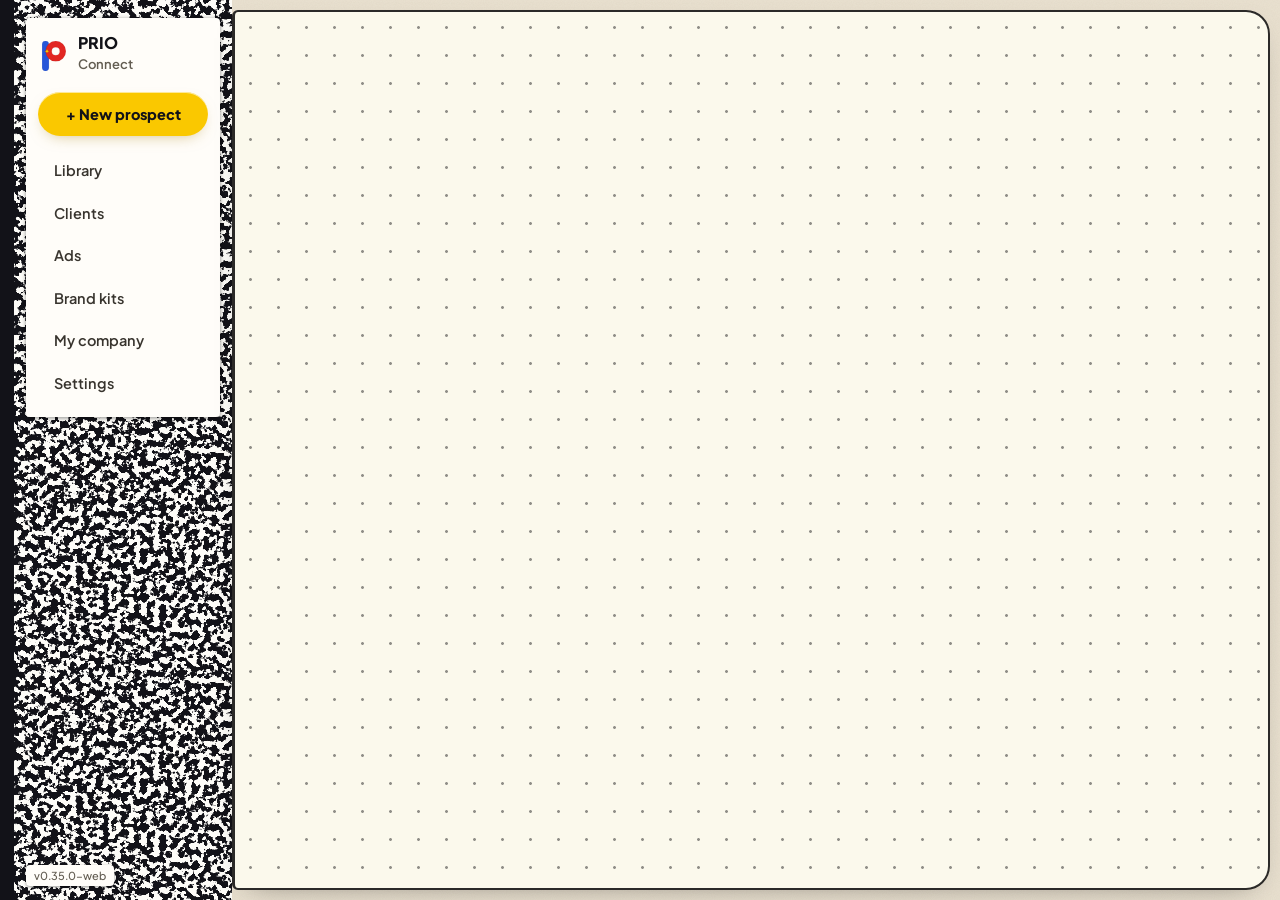
==== commit 191ebd73: "PRIO 0.35.0 by Prio Connect: the app's name, the P and star mark, the web app and the Windows instal" ====
--- a/app/index.html
+++ b/app/index.html
@@ -4,12 +4,12 @@
 <meta name="viewport" content="width=device-width, initial-scale=1, viewport-fit=cover">
 <meta name="theme-color" content="#121218">
 <meta name="apple-mobile-web-app-capable" content="yes">
-<meta name="apple-mobile-web-app-title" content="Vereza">
+<meta name="apple-mobile-web-app-title" content="PRIO">
 <link rel="manifest" href="manifest.json">
 <link rel="apple-touch-icon" href="icon-512.png">
 <meta charset="utf-8">
 <meta http-equiv="Content-Security-Policy" content="default-src 'self'; script-src 'self'; style-src 'self' 'unsafe-inline'; img-src 'self' data: blob: https:; font-src 'self' data:; frame-src 'self' blob: data:; connect-src 'self' https://api.anthropic.com; worker-src 'self'">
-<title>Vereza</title>
+<title>PRIO</title>
 <link rel="stylesheet" href="app.css">
 <link rel="stylesheet" href="web.css">
 <script src="engine.js" defer></script>
@@ -27,7 +27,7 @@
 <body>
 <aside class="rail">
   <div class="label">
-  <div class="brand"><svg class="pmark" viewBox="0 0 304 383" width="24" height="30" aria-hidden="true"><path d="M48 58L124 318" fill="none" stroke-width="92" stroke-linecap="round" style="stroke:var(--lg-stem,#2656D9)"/><path d="M124 318L184 190" fill="none" stroke-width="92" stroke-linecap="round" style="stroke:var(--lg-ring,#E22622)"/><path fill-rule="evenodd" style="fill:var(--lg-ring,#E22622)" d="M220 30a82 82 0 1 0 0 164a82 82 0 1 0 0-164ZM220 74a38 38 0 1 1 0 76a38 38 0 1 1 0-76Z"/><path style="fill:var(--lg-star,#FAC800)" d="M220 88C222 106 226 110 244 112C226 114 222 118 220 136C218 118 214 114 196 112C214 110 218 106 220 88Z"/><circle cx="124" cy="318" r="15" style="fill:var(--lg-star,#FAC800)"/></svg><div><b>Vereza</b><a href="#company" class="as-company" id="as-company"></a></div></div>
+  <div class="brand"><svg class="pmark" viewBox="0 0 304 383" width="24" height="30" aria-hidden="true"><rect width="87" height="383" rx="43.5" style="fill:var(--lg-stem,#2656D9)"/><path fill-rule="evenodd" style="fill:var(--lg-ring,#E22622)" d="M174 0a130 130 0 1 0 0 260a130 130 0 1 0 0-260ZM174 79a51 51 0 1 1 0 102a51 51 0 1 1 0-102Z"/><path style="fill:var(--lg-star,#FAC800)" d="M63 96C66 119 74 127 97 130C74 133 66 141 63 164C60 141 52 133 29 130C52 127 60 119 63 96Z"/></svg><div><b>PRIO</b><span class="eyebrow">Connect</span><a href="#company" class="as-company" id="as-company"></a></div></div>
   <a href="#new" class="new" id="nav-new">+ New prospect</a>
   <nav aria-label="Main">
     <a href="#library" data-tab="library">Library <span class="count" id="kit-count"></span></a>
@@ -46,20 +46,20 @@
 <div id="curl" aria-hidden="true"></div>
 <div id="toast" role="status" aria-live="polite"></div>
 <div id="folio" aria-hidden="true"></div>
-<!-- Opening: a composition notebook lies closed (marbled cover, black tape spine, a white label with Vereza's name);
-     the cover lifts open on its spine; on the first page a pencil joins the dots of the Vereza logo, its colours lay in and
+<!-- Opening: a composition notebook lies closed (marbled cover, black tape spine, a white label with Prio Connect's name);
+     the cover lifts open on its spine; on the first page a pencil joins the dots of the Prio Connect logo, its colours lay in and
      the star bursts as a solar flare; then we go into that page, which is the app. Any key or click skips it;
      Calm skips it; Off shows nothing. -->
 <div id="splash" class="nb" aria-hidden="true">
   <div class="nb-book">
-    <div class="nb-page"><svg class="nb-sketch" viewBox="-24 -24 352 431" aria-hidden="true"><defs><radialGradient id="nb-corona"><stop offset="0" stop-color="#FFF6C8"/><stop offset=".35" stop-color="#FAC800" stop-opacity=".9"/><stop offset=".7" stop-color="#FF7A1A" stop-opacity=".45"/><stop offset="1" stop-color="#E22622" stop-opacity="0"/></radialGradient><linearGradient id="nb-flare" x1="0" x2="1"><stop offset="0" stop-color="#FAC800"/><stop offset="1" stop-color="#E22622"/></linearGradient></defs><g class="all"><path class="fill" d="M3.8 70.9L79.8 330.9A46 46 0 0 0 168.2 305.1L92.2 45.1A46 46 0 0 0 3.8 70.9Z" fill="#2656D9" style="--d:2.35s"/><path class="fill" d="M165.7 337.5L225.7 209.5A46 46 0 0 0 142.3 170.5L82.3 298.5A46 46 0 0 0 165.7 337.5Z" fill="#E22622" style="--d:2.4s"/><path class="fill" d="M220 30a82 82 0 1 0 0 164a82 82 0 1 0 0-164ZM220 74a38 38 0 1 1 0 76a38 38 0 1 1 0-76Z" fill="#E22622" fill-rule="evenodd" style="--d:2.45s"/><path class="ln" pathLength="1" d="M79.8 330.9L92.2 351.3L113.1 362.7L136.9 362.2L157.3 349.8L168.7 328.9L168.2 305.1L92.2 45.1L79.8 24.7L58.9 13.3L35.1 13.8L14.7 26.2L3.3 47.1L3.8 70.9Z" style="--d:1.72s;--t:0.34s"/><path class="ln l2" pathLength="1" d="M79.8 330.9L92.2 351.3L113.1 362.7L136.9 362.2L157.3 349.8L168.7 328.9L168.2 305.1L92.2 45.1L79.8 24.7L58.9 13.3L35.1 13.8L14.7 26.2L3.3 47.1L3.8 70.9Z" transform="translate(2 1.5)" style="--d:1.78s;--t:0.34s"/><circle class="pt" cx="79.8" cy="330.9" r="4.2" style="--d:1.72s"/><circle class="pt" cx="92.2" cy="351.3" r="4.2" style="--d:1.74s"/><circle class="pt" cx="113.1" cy="362.7" r="4.2" style="--d:1.76s"/><circle class="pt" cx="136.9" cy="362.2" r="4.2" style="--d:1.78s"/><circle class="pt" cx="157.3" cy="349.8" r="4.2" style="--d:1.80s"/><circle class="pt" cx="168.7" cy="328.9" r="4.2" style="--d:1.82s"/><circle class="pt" cx="168.2" cy="305.1" r="4.2" style="--d:1.84s"/><circle class="pt" cx="92.2" cy="45.1" r="4.2" style="--d:1.86s"/><circle class="pt" cx="79.8" cy="24.7" r="4.2" style="--d:1.88s"/><circle class="pt" cx="58.9" cy="13.3" r="4.2" style="--d:1.90s"/><circle class="pt" cx="35.1" cy="13.8" r="4.2" style="--d:1.92s"/><circle class="pt" cx="14.7" cy="26.2" r="4.2" style="--d:1.94s"/><circle class="pt" cx="3.3" cy="47.1" r="4.2" style="--d:1.96s"/><circle class="pt" cx="3.8" cy="70.9" r="4.2" style="--d:1.98s"/><path class="ln" pathLength="1" d="M225.7 209.5L229.8 186.1L221.7 163.7L203.5 148.3L180.1 144.2L157.7 152.3L142.3 170.5L82.3 298.5L78.2 321.9L86.3 344.3L104.5 359.7L127.9 363.8L150.3 355.7L165.7 337.5Z" style="--d:1.86s;--t:0.30s"/><path class="ln l2" pathLength="1" d="M225.7 209.5L229.8 186.1L221.7 163.7L203.5 148.3L180.1 144.2L157.7 152.3L142.3 170.5L82.3 298.5L78.2 321.9L86.3 344.3L104.5 359.7L127.9 363.8L150.3 355.7L165.7 337.5Z" transform="translate(2 1.5)" style="--d:1.92s;--t:0.30s"/><circle class="pt" cx="225.7" cy="209.5" r="4.2" style="--d:1.86s"/><circle class="pt" cx="229.8" cy="186.1" r="4.2" style="--d:1.88s"/><circle class="pt" cx="221.7" cy="163.7" r="4.2" style="--d:1.90s"/><circle class="pt" cx="203.5" cy="148.3" r="4.2" style="--d:1.92s"/><circle class="pt" cx="180.1" cy="144.2" r="4.2" style="--d:1.94s"/><circle class="pt" cx="157.7" cy="152.3" r="4.2" style="--d:1.96s"/><circle class="pt" cx="142.3" cy="170.5" r="4.2" style="--d:1.98s"/><circle class="pt" cx="82.3" cy="298.5" r="4.2" style="--d:2.00s"/><circle class="pt" cx="78.2" cy="321.9" r="4.2" style="--d:2.02s"/><circle class="pt" cx="86.3" cy="344.3" r="4.2" style="--d:2.04s"/><circle class="pt" cx="104.5" cy="359.7" r="4.2" style="--d:2.06s"/><circle class="pt" cx="127.9" cy="363.8" r="4.2" style="--d:2.08s"/><circle class="pt" cx="150.3" cy="355.7" r="4.2" style="--d:2.10s"/><circle class="pt" cx="165.7" cy="337.5" r="4.2" style="--d:2.12s"/><path class="ln" pathLength="1" d="M220 30L251.4 36.2L278 54L295.8 80.6L302 112L295.8 143.4L278 170L251.4 187.8L220 194L188.6 187.8L162 170L144.2 143.4L138 112L144.2 80.6L162 54L188.6 36.2Z" style="--d:2.00s;--t:0.44s"/><path class="ln l2" pathLength="1" d="M220 30L251.4 36.2L278 54L295.8 80.6L302 112L295.8 143.4L278 170L251.4 187.8L220 194L188.6 187.8L162 170L144.2 143.4L138 112L144.2 80.6L162 54L188.6 36.2Z" transform="translate(2 1.5)" style="--d:2.06s;--t:0.44s"/><circle class="pt" cx="220" cy="30" r="4.2" style="--d:2.00s"/><circle class="pt" cx="251.4" cy="36.2" r="4.2" style="--d:2.02s"/><circle class="pt" cx="278" cy="54" r="4.2" style="--d:2.05s"/><circle class="pt" cx="295.8" cy="80.6" r="4.2" style="--d:2.08s"/><circle class="pt" cx="302" cy="112" r="4.2" style="--d:2.10s"/><circle class="pt" cx="295.8" cy="143.4" r="4.2" style="--d:2.12s"/><circle class="pt" cx="278" cy="170" r="4.2" style="--d:2.15s"/><circle class="pt" cx="251.4" cy="187.8" r="4.2" style="--d:2.17s"/><circle class="pt" cx="220" cy="194" r="4.2" style="--d:2.20s"/><circle class="pt" cx="188.6" cy="187.8" r="4.2" style="--d:2.23s"/><circle class="pt" cx="162" cy="170" r="4.2" style="--d:2.25s"/><circle class="pt" cx="144.2" cy="143.4" r="4.2" style="--d:2.27s"/><circle class="pt" cx="138" cy="112" r="4.2" style="--d:2.30s"/><circle class="pt" cx="144.2" cy="80.6" r="4.2" style="--d:2.33s"/><circle class="pt" cx="162" cy="54" r="4.2" style="--d:2.35s"/><circle class="pt" cx="188.6" cy="36.2" r="4.2" style="--d:2.38s"/><path class="ln" pathLength="1" d="M220 74L246.9 85.1L258 112L246.9 138.9L220 150L193.1 138.9L182 112L193.1 85.1Z" style="--d:2.36s;--t:0.24s"/><path class="ln l2" pathLength="1" d="M220 74L246.9 85.1L258 112L246.9 138.9L220 150L193.1 138.9L182 112L193.1 85.1Z" transform="translate(2 1.5)" style="--d:2.42s;--t:0.24s"/><circle class="pt" cx="220" cy="74" r="4.2" style="--d:2.36s"/><circle class="pt" cx="246.9" cy="85.1" r="4.2" style="--d:2.39s"/><circle class="pt" cx="258" cy="112" r="4.2" style="--d:2.42s"/><circle class="pt" cx="246.9" cy="138.9" r="4.2" style="--d:2.45s"/><circle class="pt" cx="220" cy="150" r="4.2" style="--d:2.48s"/><circle class="pt" cx="193.1" cy="138.9" r="4.2" style="--d:2.51s"/><circle class="pt" cx="182" cy="112" r="4.2" style="--d:2.54s"/><circle class="pt" cx="193.1" cy="85.1" r="4.2" style="--d:2.57s"/></g><circle class="corona" cx="220" cy="112" r="58" fill="url(#nb-corona)"/><line class="flare" x1="235" y1="112" x2="325" y2="112" stroke="#FF7A1A" stroke-width="5" style="--a:12deg;--i:0"/><line class="flare" x1="235" y1="112" x2="292" y2="112" stroke="#FAC800" stroke-width="3" style="--a:42deg;--i:1"/><line class="flare" x1="235" y1="112" x2="310" y2="112" stroke="#FAC800" stroke-width="5" style="--a:72deg;--i:2"/><line class="flare" x1="235" y1="112" x2="283" y2="112" stroke="#FF7A1A" stroke-width="3" style="--a:102deg;--i:3"/><line class="flare" x1="235" y1="112" x2="331" y2="112" stroke="#FAC800" stroke-width="5" style="--a:132deg;--i:4"/><line class="flare" x1="235" y1="112" x2="295" y2="112" stroke="#FAC800" stroke-width="3" style="--a:162deg;--i:5"/><line class="flare" x1="235" y1="112" x2="316" y2="112" stroke="#FF7A1A" stroke-width="5" style="--a:192deg;--i:6"/><line class="flare" x1="235" y1="112" x2="286" y2="112" stroke="#FAC800" stroke-width="3" style="--a:222deg;--i:7"/><line class="flare" x1="235" y1="112" x2="322" y2="112" stroke="#FAC800" stroke-width="5" style="--a:252deg;--i:8"/><line class="flare" x1="235" y1="112" x2="289" y2="112" stroke="#FF7A1A" stroke-width="3" style="--a:282deg;--i:9"/><line class="flare" x1="235" y1="112" x2="307" y2="112" stroke="#FAC800" stroke-width="5" style="--a:312deg;--i:10"/><line class="flare" x1="235" y1="112" x2="298" y2="112" stroke="#FAC800" stroke-width="3" style="--a:342deg;--i:11"/><path class="prom" pathLength="1" d="M197 94C167 22 277 2 261 90"/><path class="sun" d="M220 88C222 106 226 110 244 112C226 114 222 118 220 136C218 118 214 114 196 112C214 110 218 106 220 88Z" fill="#FFF3B0" stroke="#FF7A1A" stroke-width="3"/></svg></div>
+    <div class="nb-page"><svg class="nb-sketch" viewBox="-24 -24 352 431" aria-hidden="true"><defs><radialGradient id="nb-corona"><stop offset="0" stop-color="#FFF6C8"/><stop offset=".35" stop-color="#FAC800" stop-opacity=".9"/><stop offset=".7" stop-color="#FF7A1A" stop-opacity=".45"/><stop offset="1" stop-color="#E22622" stop-opacity="0"/></radialGradient><linearGradient id="nb-flare" x1="0" x2="1"><stop offset="0" stop-color="#FAC800"/><stop offset="1" stop-color="#E22622"/></linearGradient></defs><g class="all"><path class="fill" d="M0 43.5A43.5 43.5 0 0 1 87 43.5V339.5A43.5 43.5 0 0 1 0 339.5Z" fill="#2656D9" style="--d:2.35s"/><path class="fill" d="M174 0a130 130 0 1 0 0 260a130 130 0 1 0 0-260ZM174 79a51 51 0 1 1 0 102a51 51 0 1 1 0-102Z" fill="#E22622" fill-rule="evenodd" style="--d:2.45s"/><path class="ln" pathLength="1" d="M0 43.5L5.8 21.7L21.7 5.8L43.5 0L65.3 5.8L81.2 21.7L87 43.5L87 140L87 240L87 339.5L81.2 361.3L65.3 377.2L43.5 383L21.8 377.2L5.8 361.3L0 339.5L0 240L0 140Z" style="--d:1.72s;--t:0.34s"/><path class="ln l2" pathLength="1" d="M0 43.5L5.8 21.7L21.7 5.8L43.5 0L65.3 5.8L81.2 21.7L87 43.5L87 140L87 240L87 339.5L81.2 361.3L65.3 377.2L43.5 383L21.8 377.2L5.8 361.3L0 339.5L0 240L0 140Z" transform="translate(2 1.5)" style="--d:1.78s;--t:0.34s"/><circle class="pt" cx="0" cy="43.5" r="4.2" style="--d:1.72s"/><circle class="pt" cx="5.8" cy="21.7" r="4.2" style="--d:1.74s"/><circle class="pt" cx="21.7" cy="5.8" r="4.2" style="--d:1.76s"/><circle class="pt" cx="43.5" cy="0" r="4.2" style="--d:1.78s"/><circle class="pt" cx="65.3" cy="5.8" r="4.2" style="--d:1.80s"/><circle class="pt" cx="81.2" cy="21.7" r="4.2" style="--d:1.81s"/><circle class="pt" cx="87" cy="43.5" r="4.2" style="--d:1.83s"/><circle class="pt" cx="87" cy="140" r="4.2" style="--d:1.85s"/><circle class="pt" cx="87" cy="240" r="4.2" style="--d:1.87s"/><circle class="pt" cx="87" cy="339.5" r="4.2" style="--d:1.89s"/><circle class="pt" cx="81.2" cy="361.3" r="4.2" style="--d:1.91s"/><circle class="pt" cx="65.3" cy="377.2" r="4.2" style="--d:1.93s"/><circle class="pt" cx="43.5" cy="383" r="4.2" style="--d:1.95s"/><circle class="pt" cx="21.8" cy="377.2" r="4.2" style="--d:1.97s"/><circle class="pt" cx="5.8" cy="361.3" r="4.2" style="--d:1.98s"/><circle class="pt" cx="0" cy="339.5" r="4.2" style="--d:2.00s"/><circle class="pt" cx="0" cy="240" r="4.2" style="--d:2.02s"/><circle class="pt" cx="0" cy="140" r="4.2" style="--d:2.04s"/><path class="ln" pathLength="1" d="M174 0L218.5 7.8L257.6 30.4L286.6 65L302 107.4L302 152.6L286.6 195L257.6 229.6L218.5 252.2L174 260L129.5 252.2L90.4 229.6L61.4 195L46 152.6L46 107.4L61.4 65L90.4 30.4L129.5 7.8Z" style="--d:2.00s;--t:0.44s"/><path class="ln l2" pathLength="1" d="M174 0L218.5 7.8L257.6 30.4L286.6 65L302 107.4L302 152.6L286.6 195L257.6 229.6L218.5 252.2L174 260L129.5 252.2L90.4 229.6L61.4 195L46 152.6L46 107.4L61.4 65L90.4 30.4L129.5 7.8Z" transform="translate(2 1.5)" style="--d:2.06s;--t:0.44s"/><circle class="pt" cx="174" cy="0" r="4.2" style="--d:2.00s"/><circle class="pt" cx="218.5" cy="7.8" r="4.2" style="--d:2.02s"/><circle class="pt" cx="257.6" cy="30.4" r="4.2" style="--d:2.05s"/><circle class="pt" cx="286.6" cy="65" r="4.2" style="--d:2.07s"/><circle class="pt" cx="302" cy="107.4" r="4.2" style="--d:2.10s"/><circle class="pt" cx="302" cy="152.6" r="4.2" style="--d:2.12s"/><circle class="pt" cx="286.6" cy="195" r="4.2" style="--d:2.15s"/><circle class="pt" cx="257.6" cy="229.6" r="4.2" style="--d:2.17s"/><circle class="pt" cx="218.5" cy="252.2" r="4.2" style="--d:2.19s"/><circle class="pt" cx="174" cy="260" r="4.2" style="--d:2.22s"/><circle class="pt" cx="129.5" cy="252.2" r="4.2" style="--d:2.24s"/><circle class="pt" cx="90.4" cy="229.6" r="4.2" style="--d:2.27s"/><circle class="pt" cx="61.4" cy="195" r="4.2" style="--d:2.29s"/><circle class="pt" cx="46" cy="152.6" r="4.2" style="--d:2.32s"/><circle class="pt" cx="46" cy="107.4" r="4.2" style="--d:2.34s"/><circle class="pt" cx="61.4" cy="65" r="4.2" style="--d:2.37s"/><circle class="pt" cx="90.4" cy="30.4" r="4.2" style="--d:2.39s"/><circle class="pt" cx="129.5" cy="7.8" r="4.2" style="--d:2.41s"/><path class="ln" pathLength="1" d="M174 79L210.1 93.9L225 130L210.1 166.1L174 181L137.9 166.1L123 130L137.9 93.9Z" style="--d:2.36s;--t:0.24s"/><path class="ln l2" pathLength="1" d="M174 79L210.1 93.9L225 130L210.1 166.1L174 181L137.9 166.1L123 130L137.9 93.9Z" transform="translate(2 1.5)" style="--d:2.42s;--t:0.24s"/><circle class="pt" cx="174" cy="79" r="4.2" style="--d:2.36s"/><circle class="pt" cx="210.1" cy="93.9" r="4.2" style="--d:2.39s"/><circle class="pt" cx="225" cy="130" r="4.2" style="--d:2.42s"/><circle class="pt" cx="210.1" cy="166.1" r="4.2" style="--d:2.45s"/><circle class="pt" cx="174" cy="181" r="4.2" style="--d:2.48s"/><circle class="pt" cx="137.9" cy="166.1" r="4.2" style="--d:2.51s"/><circle class="pt" cx="123" cy="130" r="4.2" style="--d:2.54s"/><circle class="pt" cx="137.9" cy="93.9" r="4.2" style="--d:2.57s"/></g><circle class="corona" cx="63" cy="130" r="58" fill="url(#nb-corona)"/><line class="flare" x1="78" y1="130" x2="228" y2="130" stroke="#FF7A1A" stroke-width="5" style="--a:12deg;--i:0"/><line class="flare" x1="78" y1="130" x2="173" y2="130" stroke="#FAC800" stroke-width="3" style="--a:42deg;--i:1"/><line class="flare" x1="78" y1="130" x2="203" y2="130" stroke="#FAC800" stroke-width="5" style="--a:72deg;--i:2"/><line class="flare" x1="78" y1="130" x2="158" y2="130" stroke="#FF7A1A" stroke-width="3" style="--a:102deg;--i:3"/><line class="flare" x1="78" y1="130" x2="238" y2="130" stroke="#FAC800" stroke-width="5" style="--a:132deg;--i:4"/><line class="flare" x1="78" y1="130" x2="178" y2="130" stroke="#FAC800" stroke-width="3" style="--a:162deg;--i:5"/><line class="flare" x1="78" y1="130" x2="213" y2="130" stroke="#FF7A1A" stroke-width="5" style="--a:192deg;--i:6"/><line class="flare" x1="78" y1="130" x2="163" y2="130" stroke="#FAC800" stroke-width="3" style="--a:222deg;--i:7"/><line class="flare" x1="78" y1="130" x2="223" y2="130" stroke="#FAC800" stroke-width="5" style="--a:252deg;--i:8"/><line class="flare" x1="78" y1="130" x2="168" y2="130" stroke="#FF7A1A" stroke-width="3" style="--a:282deg;--i:9"/><line class="flare" x1="78" y1="130" x2="198" y2="130" stroke="#FAC800" stroke-width="5" style="--a:312deg;--i:10"/><line class="flare" x1="78" y1="130" x2="183" y2="130" stroke="#FAC800" stroke-width="3" style="--a:342deg;--i:11"/><path class="prom" pathLength="1" d="M40 112C10 40 120 20 104 108"/><path class="sun" d="M63 96C66 119 74 127 97 130C74 133 66 141 63 164C60 141 52 133 29 130C52 127 60 119 63 96Z" fill="#FFF3B0" stroke="#FF7A1A" stroke-width="3"/></svg></div>
     <div class="nb-leaf b"></div><div class="nb-leaf a"></div>
     <div class="nb-cover">
       <div class="nb-front">
         <div class="nb-label">
-          <div class="nb-word"><svg viewBox="0 0 304 383" aria-hidden="true"><path d="M48 58L124 318" fill="none" stroke-width="92" stroke-linecap="round" style="stroke:var(--lg-stem,#2656D9)"/><path d="M124 318L184 190" fill="none" stroke-width="92" stroke-linecap="round" style="stroke:var(--lg-ring,#E22622)"/><path fill-rule="evenodd" style="fill:var(--lg-ring,#E22622)" d="M220 30a82 82 0 1 0 0 164a82 82 0 1 0 0-164ZM220 74a38 38 0 1 1 0 76a38 38 0 1 1 0-76Z"/><path style="fill:var(--lg-star,#FAC800)" d="M220 88C222 106 226 110 244 112C226 114 222 118 220 136C218 118 214 114 196 112C214 110 218 106 220 88Z"/><circle cx="124" cy="318" r="15" style="fill:var(--lg-star,#FAC800)"/></svg><span>vereza</span></div>
+          <div class="nb-word"><svg viewBox="0 0 304 383" aria-hidden="true"><rect width="87" height="383" rx="43.5" style="fill:var(--lg-stem,#2656D9)"/><path fill-rule="evenodd" style="fill:var(--lg-ring,#E22622)" d="M174 0a130 130 0 1 0 0 260a130 130 0 1 0 0-260ZM174 79a51 51 0 1 1 0 102a51 51 0 1 1 0-102Z"/><path style="fill:#fff" d="M63 96C66 119 74 127 97 130C74 133 66 141 63 164C60 141 52 133 29 130C52 127 60 119 63 96Z"/></svg><span>prio</span></div>
           <div class="nb-dot"><span>Every<br>meeting</span></div>
-          <div class="nb-kind"><em>Vereza</em>Meeting notebook</div>
+          <div class="nb-kind"><em>Prio Connect</em>Meeting notebook</div>
           <div class="nb-fine">Research, deck, talk track and leave-behind</div>
           <div class="nb-inks"><i style="background:#2656D9"></i><i style="background:#E22622"></i><i style="background:#FAC800"></i></div>
         </div>
--- a/app/app.css
+++ b/app/app.css
@@ -1,4 +1,4 @@
-/* Vereza, the desktop app.
+/* PRIME: PITCH PERFECT, the desktop app.
    Layout: an ink rail holds the brand and the one big action (a new prospect); the work area is a light table where
    kits lie as slide covers, and a kit opens on its deck, the talk track beside it like the presenter's card. */
 @font-face { font-family: 'Plus Jakarta Sans'; src: url(fonts/plus-jakarta-sans.woff2) format('woff2'); font-weight: 200 800; font-display: swap; }
@@ -20,7 +20,7 @@
   --rail-ink: #FFFFFF; --rail-mute: #C9CFDA; --rail-faint: #8A93A3; --rail-edge: rgba(255,255,255,.12);
   color-scheme: light;
 }
-/* Dark: Vereza at night. Deep navy-black surfaces and no white anywhere; the Vereza colours and the decks carry the light. */
+/* Dark: Prio Connect at night. Deep navy-black surfaces and no white anywhere; the Prio Connect colours and the decks carry the light. */
 :root[data-theme="dark"] {
   --ink: #E8ECF4; --ink-2: #C3CAD7; --muted: #8E98AB; --faint: #646E82; --line: #1A2131; --line-2: #2A3347;
   --ground: #06080F; --card: #0D121D; --rail: #03050A; --rail-2: #111726; --stage: #02040A;
@@ -31,13 +31,13 @@
   --note: #241C06; --note-ink: #FCE7A6; --note-err: #2A0E10; --note-err-ink: #FCA5A5; --note-ok: #0B2214; --note-ok-ink: #A7F3C4;
   color-scheme: dark;
 }
-/* Controls that fill with the ink colour would turn near-white at night: they take Vereza navy with a yellow edge. */
+/* Controls that fill with the ink colour would turn near-white at night: they take Prio Connect navy with a yellow edge. */
 :root[data-theme="dark"] .seg button[aria-pressed="true"] { color: #F7C400; background: #1A2440; border-color: #F7C400; }
 :root[data-theme="dark"] .btn.dark { color: #EEF1F6; background: #1C2744; box-shadow: inset 0 0 0 1px #2C3A60; }
 :root[data-theme="dark"] .steps li.done .dot { background: #F7C400; border-color: #F7C400; color: #111827; }
 /* Client logos keep a light tile to stay readable, toned down from white at night. */
 :root[data-theme="dark"] .hero .mark, :root[data-theme="dark"] .cover .logocover .lc-chip { background: #DDE2EB; }
-/* Light: black and white. Only the Vereza mark and the decks themselves keep their color. */
+/* Light: black and white. Only the Prio Connect mark and the decks themselves keep their color. */
 :root[data-theme="light"] {
   --ink: #0A0A0A; --ink-2: #262626; --muted: #5C5C5C; --faint: #8C8C8C; --line: #E8E8E8; --line-2: #CFCFCF;
   --ground: #FFFFFF; --card: #FFFFFF; --rail: #FFFFFF; --rail-2: #F2F2F2; --stage: #0A0A0A;
@@ -57,7 +57,7 @@
 :root[data-theme="light"] .file .ext { background: #0A0A0A !important; color: #fff; }
 :root[data-theme="light"] .look .logo.none { background: #F2F2F2; color: #3D3D3D; }
 :root[data-theme="light"] .bridge .home.done, :root[data-theme="light"] .bridge .pylon.now { border-color: #0A0A0A; }
-/* Black: true black, white type (Light, inverted). Only the Vereza mark, client logos and the decks keep their color. */
+/* Black: true black, white type (Light, inverted). Only the Prio Connect mark, client logos and the decks keep their color. */
 :root[data-theme="black"] {
   --ink: #FFFFFF; --ink-2: #E0E0E0; --muted: #A3A3A3; --faint: #737373; --line: #1F1F1F; --line-2: #333333;
   --ground: #000000; --card: #0A0A0A; --rail: #000000; --rail-2: #141414; --stage: #000000;
@@ -822,11 +822,11 @@
 .cardback b { position: relative; z-index: 1; }
 .empty { position: relative; overflow: hidden; }
 .empty .pl-empty { position: relative; display: block; width: 220px; height: 76px; margin: 0 auto 14px; }
-/* the welcome: an overprint of the three Vereza inks behind the greeting */
+/* the welcome: an overprint of the three Prio Connect inks behind the greeting */
 .welcome .pl-welcome { inset: 0; opacity: .32; }
 .welcome .in { position: relative; z-index: 1; }
 
-/* Vereza pricing (Settings) and the price line beside the mock ads */
+/* Prio Connect pricing (Settings) and the price line beside the mock ads */
 .pr-rows { display: grid; gap: 8px; margin: 10px 0 12px; }
 .pr-row { display: grid; grid-template-columns: 1fr 130px 2fr; gap: 8px; align-items: center; }
 .pr-cur { display: flex; align-items: center; gap: 4px; font-weight: 800; }
@@ -834,14 +834,14 @@
 .viewer.haslive.making .noprev b::before { display: none; }
 .viewer.haslive.making .stage { animation: none; }
 
-/* the Vereza badge, alive (primeMorph): pieces glide between the logo and the designers' compositions */
+/* the Prio Connect badge, alive (primeMorph): pieces glide between the logo and the designers' compositions */
 .pm { display: block; overflow: visible; }
 .pm > * { transform-box: fill-box; transform-origin: center; transition: x .95s var(--spring), y .95s var(--spring), width .95s var(--spring), height .95s var(--spring), rx .95s var(--spring), ry .95s var(--spring), cx .95s var(--spring), cy .95s var(--spring), r .95s var(--spring), stroke-width .95s var(--spring), transform .95s var(--spring), opacity .5s; }
-.pm .pm-tile { fill: #F7C400; } .pm .pm-stem { fill: #1D4ED8; } .pm .pm-ring { stroke: #E1251B; } .pm .pm-arm { fill: #E1251B; } .pm .pm-rivet { fill: #fff; } .pm.st-open > *, .pm.st-snip > * { transition-duration: .26s; transition-timing-function: cubic-bezier(.5,0,.3,1); } .pm .pm-spark { fill: #fff; }
-.pm:not(.st-badge):not(.st-open):not(.st-snip) .pm-tile, .pm:not(.st-badge):not(.st-open):not(.st-snip) .pm-stem, .pm:not(.st-badge):not(.st-open):not(.st-snip) .pm-arm, .pm:not(.st-badge):not(.st-open):not(.st-snip) .pm-ring { mix-blend-mode: multiply; }
-:root[data-scheme="dark"] .pm:not(.st-badge):not(.st-open):not(.st-snip) .pm-tile, :root[data-scheme="dark"] .pm:not(.st-badge):not(.st-open):not(.st-snip) .pm-stem, :root[data-scheme="dark"] .pm:not(.st-badge):not(.st-open):not(.st-snip) .pm-arm, :root[data-scheme="dark"] .pm:not(.st-badge):not(.st-open):not(.st-snip) .pm-ring { mix-blend-mode: screen; }
+.pm .pm-tile { fill: #F7C400; } .pm .pm-stem { fill: #1D4ED8; } .pm .pm-ring { stroke: #E1251B; } .pm .pm-spark { fill: #fff; }
+.pm:not(.st-badge) .pm-tile, .pm:not(.st-badge) .pm-stem, .pm:not(.st-badge) .pm-ring { mix-blend-mode: multiply; }
+:root[data-scheme="dark"] .pm:not(.st-badge) .pm-tile, :root[data-scheme="dark"] .pm:not(.st-badge) .pm-stem, :root[data-scheme="dark"] .pm:not(.st-badge) .pm-ring { mix-blend-mode: screen; }
 .pm.st-rings .pm-tile { opacity: .28; } .pm.st-planes .pm-spark, .pm.st-overprint .pm-spark, .pm.st-cut .pm-spark { fill: #F7C400; }
-:root[data-scheme="light"] .pm:not(.st-badge):not(.st-open):not(.st-snip) .pm-spark { fill: #111827; }
+:root[data-scheme="light"] .pm:not(.st-badge) .pm-spark { fill: #111827; }
 .pm.st-cut .pm-tile, .pm.st-cut .pm-stem { filter: drop-shadow(0 6px 0 rgba(0,0,0,.12)); }
 :root[data-motion="calm"] .pm > * { transition-duration: .6s; }
 
@@ -874,7 +874,7 @@
 @keyframes sonar-back { 0% { r: 0; opacity: .5; } 100% { r: var(--R); opacity: 0; } }
 :root[data-motion="off"] .scope .src-p { animation: none; opacity: 0; }
 
-/* ---------- a turn of a key unlocks everything (the Vereza P as a key) ---------- */
+/* ---------- a turn of a key unlocks everything (the Prio Connect P as a key) ---------- */
 .kg { width: 30px; height: 15px; flex: none; overflow: visible; margin-right: 2px; }
 .kg .kg-k { transform-box: view-box; transform-origin: 10px 12px; transition: transform .45s var(--spring); }
 .keyed.turn .kg .kg-k { animation: kg-turn .34s cubic-bezier(.3,1.6,.5,1) forwards; }
@@ -929,7 +929,7 @@
 :root[data-motion="off"] .pl-mech .pl-r { animation: none; }
 
 /* ================= Warm: the default look =================
-   Paper, not a console. A cream sheet with Vereza's three inks on it, soft corners, labels written the way a person
+   Paper, not a console. A cream sheet with Prio Connect's three inks on it, soft corners, labels written the way a person
    would say them (no code type, no capitals), and cut-paper shapes where the other modes draw grids and dials.
    Colours are the brand's own: ink #121218, blue #2656D9, red #E22622, yellow #FAC800. */
 :root[data-theme="warm"] {
@@ -980,13 +980,13 @@
    the name, the big action and the tabs); each screen is a page with a fine dot grid, round corners and a dark edge,
    its number at the foot; a page turns when you go somewhere else; and the app opens the way the notebook does. Each
    mode brings its own paper and ink: cream and graphite in Notebook, white, black or navy in the others, the roll's
-   colours in Shuffle. A pencil sketch of the Vereza P, joined dot to dot, sits faintly on every page and pulses while
+   colours in Shuffle. A pencil sketch of the Prio Connect P, joined dot to dot, sits faintly on every page and pulses while
    research or a build is running. */
 :root { --marble: url("data:image/svg+xml,%3Csvg xmlns='http://www.w3.org/2000/svg' width='420' height='420'%3E%3Cfilter id='m' x='0' y='0' width='100%25' height='100%25'%3E%3CfeTurbulence type='fractalNoise' baseFrequency='.085' numOctaves='3' seed='11' stitchTiles='stitch'/%3E%3CfeColorMatrix values='0 0 0 0 .98  0 0 0 0 .97  0 0 0 0 .94  16 0 0 0 -7.7'/%3E%3C/filter%3E%3Crect width='420' height='420' fill='%23121218'/%3E%3Crect width='420' height='420' filter='url(%23m)'/%3E%3C/svg%3E");
   --page: var(--ground); --desk: color-mix(in srgb, var(--ground) 88%, var(--ink)); --dot: color-mix(in srgb, var(--ink) 40%, transparent); --edge: color-mix(in srgb, var(--ink) 80%, var(--ground));
   --label: var(--card); --cover-tint: transparent;
-  --sketch: url("data:image/svg+xml,%3Csvg xmlns='http://www.w3.org/2000/svg' viewBox='-24 -24 352 431' width='540' height='661'%3E%3Cstyle%3E@keyframes b{0%25,100%25{opacity:0.16}50%25{opacity:0.34}}@keyframes s{0%25,100%25{opacity:.55;transform:scale(.9)}50%25{opacity:1;transform:scale(1.12)}}.c{animation:b 7s ease-in-out infinite}.c2{animation-delay:2.33s}.sun{transform-box:fill-box;transform-origin:center;animation:s 7s ease-in-out 4.67s infinite}%3C/style%3E%3Cfilter id='w' x='-5%25' y='-5%25' width='110%25' height='110%25'%3E%3CfeTurbulence type='fractalNoise' baseFrequency='.03' numOctaves='2' seed='4'/%3E%3CfeDisplacementMap in='SourceGraphic' scale='3'/%3E%3C/filter%3E%3Cpath class='c' d='M3.8 70.9L79.8 330.9A46 46 0 0 0 168.2 305.1L92.2 45.1A46 46 0 0 0 3.8 70.9Z' fill='%232656D9'/%3E%3Cpath class='c c2' d='M165.7 337.5L225.7 209.5A46 46 0 0 0 142.3 170.5L82.3 298.5A46 46 0 0 0 165.7 337.5Z' fill='%23E22622'/%3E%3Cpath class='c c2' d='M220 30a82 82 0 1 0 0 164a82 82 0 1 0 0-164ZM220 74a38 38 0 1 1 0 76a38 38 0 1 1 0-76Z' fill='%23E22622' fill-rule='evenodd'/%3E%3Cg fill='none' stroke='%233A3A38' stroke-linecap='round' stroke-linejoin='round' filter='url(%23w)' opacity='.42'%3E%3Cpath d='M3.8 70.9L79.8 330.9A46 46 0 0 0 168.2 305.1L92.2 45.1A46 46 0 0 0 3.8 70.9Z' stroke-width='3'/%3E%3Cpath d='M3.8 70.9L79.8 330.9A46 46 0 0 0 168.2 305.1L92.2 45.1A46 46 0 0 0 3.8 70.9Z' stroke-width='1.4' opacity='.6' transform='translate(2 1.5)'/%3E%3Cpath d='M165.7 337.5L225.7 209.5A46 46 0 0 0 142.3 170.5L82.3 298.5A46 46 0 0 0 165.7 337.5Z' stroke-width='3'/%3E%3Cpath d='M165.7 337.5L225.7 209.5A46 46 0 0 0 142.3 170.5L82.3 298.5A46 46 0 0 0 165.7 337.5Z' stroke-width='1.4' opacity='.6' transform='translate(2 1.5)'/%3E%3Cpath d='M220 30a82 82 0 1 0 0 164a82 82 0 1 0 0-164ZM220 74a38 38 0 1 1 0 76a38 38 0 1 1 0-76Z' stroke-width='3'/%3E%3Cpath d='M220 30a82 82 0 1 0 0 164a82 82 0 1 0 0-164ZM220 74a38 38 0 1 1 0 76a38 38 0 1 1 0-76Z' stroke-width='1.4' opacity='.6' transform='translate(2 1.5)'/%3E%3Cpath d='M48 58L124 318L184 190' stroke-width='1' stroke-dasharray='4 6' opacity='.7'/%3E%3Ccircle cx='220' cy='112' r='60' stroke-width='1' stroke-dasharray='3 7' opacity='.7'/%3E%3C/g%3E%3Ccircle cx='48' cy='58' r='3.2' fill='%233A3A38' opacity='.5'/%3E%3Ccircle cx='124' cy='318' r='3.2' fill='%233A3A38' opacity='.5'/%3E%3Ccircle cx='184' cy='190' r='3.2' fill='%233A3A38' opacity='.5'/%3E%3Ccircle cx='220' cy='30' r='3.2' fill='%233A3A38' opacity='.5'/%3E%3Ccircle cx='302' cy='112' r='3.2' fill='%233A3A38' opacity='.5'/%3E%3Ccircle cx='220' cy='194' r='3.2' fill='%233A3A38' opacity='.5'/%3E%3Ccircle cx='138' cy='112' r='3.2' fill='%233A3A38' opacity='.5'/%3E%3Ccircle cx='220' cy='74' r='3.2' fill='%233A3A38' opacity='.5'/%3E%3Ccircle cx='220' cy='150' r='3.2' fill='%233A3A38' opacity='.5'/%3E%3Cpath class='sun' d='M220 88C222 106 226 110 244 112C226 114 222 118 220 136C218 118 214 114 196 112C214 110 218 106 220 88Z' fill='%23FAC800' stroke='%23FF7A1A' stroke-width='2'/%3E%3C/svg%3E"); --sketch-busy: url("data:image/svg+xml,%3Csvg xmlns='http://www.w3.org/2000/svg' viewBox='-24 -24 352 431' width='540' height='661'%3E%3Cstyle%3E@keyframes b{0%25,100%25{opacity:0.25}50%25{opacity:0.6}}@keyframes s{0%25,100%25{opacity:.55;transform:scale(.9)}50%25{opacity:1;transform:scale(1.12)}}.c{animation:b 1.8s ease-in-out infinite}.c2{animation-delay:0.60s}.sun{transform-box:fill-box;transform-origin:center;animation:s 1.8s ease-in-out 1.20s infinite}%3C/style%3E%3Cfilter id='w' x='-5%25' y='-5%25' width='110%25' height='110%25'%3E%3CfeTurbulence type='fractalNoise' baseFrequency='.03' numOctaves='2' seed='4'/%3E%3CfeDisplacementMap in='SourceGraphic' scale='3'/%3E%3C/filter%3E%3Cpath class='c' d='M0 43.5A43.5 43.5 0 0 1 87 43.5V339.5A43.5 43.5 0 0 1 0 339.5Z' fill='%232656D9'/%3E%3Cpath class='c c2' d='M174 0a130 130 0 1 0 0 260a130 130 0 1 0 0-260ZM174 79a51 51 0 1 1 0 102a51 51 0 1 1 0-102Z' fill='%23E22622' fill-rule='evenodd'/%3E%3Cg fill='none' stroke='%233A3A38' stroke-linecap='round' stroke-linejoin='round' filter='url(%23w)' opacity='.42'%3E%3Cpath d='M0 43.5L5.8 21.7L21.7 5.8L43.5 0L65.3 5.8L81.2 21.7L87 43.5L87 140L87 240L87 339.5L81.2 361.3L65.3 377.2L43.5 383L21.8 377.2L5.8 361.3L0 339.5L0 240L0 140Z' stroke-width='3'/%3E%3Cpath d='M0 43.5L5.8 21.7L21.7 5.8L43.5 0L65.3 5.8L81.2 21.7L87 43.5L87 140L87 240L87 339.5L81.2 361.3L65.3 377.2L43.5 383L21.8 377.2L5.8 361.3L0 339.5L0 240L0 140Z' stroke-width='1.4' opacity='.6' transform='translate(2 1.5)'/%3E%3Cpath d='M174 0L218.5 7.8L257.6 30.4L286.6 65L302 107.4L302 152.6L286.6 195L257.6 229.6L218.5 252.2L174 260L129.5 252.2L90.4 229.6L61.4 195L46 152.6L46 107.4L61.4 65L90.4 30.4L129.5 7.8Z' stroke-width='3'/%3E%3Cpath d='M174 0L218.5 7.8L257.6 30.4L286.6 65L302 107.4L302 152.6L286.6 195L257.6 229.6L218.5 252.2L174 260L129.5 252.2L90.4 229.6L61.4 195L46 152.6L46 107.4L61.4 65L90.4 30.4L129.5 7.8Z' stroke-width='1.4' opacity='.6' transform='translate(2 1.5)'/%3E%3Cpath d='M174 79L210.1 93.9L225 130L210.1 166.1L174 181L137.9 166.1L123 130L137.9 93.9Z' stroke-width='3'/%3E%3Cpath d='M174 79L210.1 93.9L225 130L210.1 166.1L174 181L137.9 166.1L123 130L137.9 93.9Z' stroke-width='1.4' opacity='.6' transform='translate(2 1.5)'/%3E%3C/g%3E%3Ccircle cx='0' cy='43.5' r='3.2' fill='%233A3A38' opacity='.5'/%3E%3Ccircle cx='5.8' cy='21.7' r='3.2' fill='%233A3A38' opacity='.5'/%3E%3Ccircle cx='21.7' cy='5.8' r='3.2' fill='%233A3A38' opacity='.5'/%3E%3Ccircle cx='43.5' cy='0' r='3.2' fill='%233A3A38' opacity='.5'/%3E%3Ccircle cx='65.3' cy='5.8' r='3.2' fill='%233A3A38' opacity='.5'/%3E%3Ccircle cx='81.2' cy='21.7' r='3.2' fill='%233A3A38' opacity='.5'/%3E%3Ccircle cx='87' cy='43.5' r='3.2' fill='%233A3A38' opacity='.5'/%3E%3Ccircle cx='87' cy='140' r='3.2' fill='%233A3A38' opacity='.5'/%3E%3Ccircle cx='87' cy='240' r='3.2' fill='%233A3A38' opacity='.5'/%3E%3Ccircle cx='87' cy='339.5' r='3.2' fill='%233A3A38' opacity='.5'/%3E%3Ccircle cx='81.2' cy='361.3' r='3.2' fill='%233A3A38' opacity='.5'/%3E%3Ccircle cx='65.3' cy='377.2' r='3.2' fill='%233A3A38' opacity='.5'/%3E%3Ccircle cx='43.5' cy='383' r='3.2' fill='%233A3A38' opacity='.5'/%3E%3Ccircle cx='21.8' cy='377.2' r='3.2' fill='%233A3A38' opacity='.5'/%3E%3Ccircle cx='5.8' cy='361.3' r='3.2' fill='%233A3A38' opacity='.5'/%3E%3Ccircle cx='0' cy='339.5' r='3.2' fill='%233A3A38' opacity='.5'/%3E%3Ccircle cx='0' cy='240' r='3.2' fill='%233A3A38' opacity='.5'/%3E%3Ccircle cx='0' cy='140' r='3.2' fill='%233A3A38' opacity='.5'/%3E%3Ccircle cx='174' cy='0' r='3.2' fill='%233A3A38' opacity='.5'/%3E%3Ccircle cx='218.5' cy='7.8' r='3.2' fill='%233A3A38' opacity='.5'/%3E%3Ccircle cx='257.6' cy='30.4' r='3.2' fill='%233A3A38' opacity='.5'/%3E%3Ccircle cx='286.6' cy='65' r='3.2' fill='%233A3A38' opacity='.5'/%3E%3Ccircle cx='302' cy='107.4' r='3.2' fill='%233A3A38' opacity='.5'/%3E%3Ccircle cx='302' cy='152.6' r='3.2' fill='%233A3A38' opacity='.5'/%3E%3Ccircle cx='286.6' cy='195' r='3.2' fill='%233A3A38' opacity='.5'/%3E%3Ccircle cx='257.6' cy='229.6' r='3.2' fill='%233A3A38' opacity='.5'/%3E%3Ccircle cx='218.5' cy='252.2' r='3.2' fill='%233A3A38' opacity='.5'/%3E%3Ccircle cx='174' cy='260' r='3.2' fill='%233A3A38' opacity='.5'/%3E%3Ccircle cx='129.5' cy='252.2' r='3.2' fill='%233A3A38' opacity='.5'/%3E%3Ccircle cx='90.4' cy='229.6' r='3.2' fill='%233A3A38' opacity='.5'/%3E%3Ccircle cx='61.4' cy='195' r='3.2' fill='%233A3A38' opacity='.5'/%3E%3Ccircle cx='46' cy='152.6' r='3.2' fill='%233A3A38' opacity='.5'/%3E%3Ccircle cx='46' cy='107.4' r='3.2' fill='%233A3A38' opacity='.5'/%3E%3Ccircle cx='61.4' cy='65' r='3.2' fill='%233A3A38' opacity='.5'/%3E%3Ccircle cx='90.4' cy='30.4' r='3.2' fill='%233A3A38' opacity='.5'/%3E%3Ccircle cx='129.5' cy='7.8' r='3.2' fill='%233A3A38' opacity='.5'/%3E%3Ccircle cx='174' cy='79' r='3.2' fill='%233A3A38' opacity='.5'/%3E%3Ccircle cx='210.1' cy='93.9' r='3.2' fill='%233A3A38' opacity='.5'/%3E%3Ccircle cx='225' cy='130' r='3.2' fill='%233A3A38' opacity='.5'/%3E%3Ccircle cx='210.1' cy='166.1' r='3.2' fill='%233A3A38' opacity='.5'/%3E%3Ccircle cx='174' cy='181' r='3.2' fill='%233A3A38' opacity='.5'/%3E%3Ccircle cx='137.9' cy='166.1' r='3.2' fill='%233A3A38' opacity='.5'/%3E%3Ccircle cx='123' cy='130' r='3.2' fill='%233A3A38' opacity='.5'/%3E%3Ccircle cx='137.9' cy='93.9' r='3.2' fill='%233A3A38' opacity='.5'/%3E%3Cpath class='sun' d='M63 96C66 119 74 127 97 130C74 133 66 141 63 164C60 141 52 133 29 130C52 127 60 119 63 96Z' fill='%23FAC800' stroke='%23FF7A1A' stroke-width='2'/%3E%3C/svg%3E"); }
-:root[data-scheme="dark"] { --sketch: url("data:image/svg+xml,%3Csvg xmlns='http://www.w3.org/2000/svg' viewBox='-24 -24 352 431' width='540' height='661'%3E%3Cstyle%3E@keyframes b{0%25,100%25{opacity:0.16}50%25{opacity:0.34}}@keyframes s{0%25,100%25{opacity:.55;transform:scale(.9)}50%25{opacity:1;transform:scale(1.12)}}.c{animation:b 7s ease-in-out infinite}.c2{animation-delay:2.33s}.sun{transform-box:fill-box;transform-origin:center;animation:s 7s ease-in-out 4.67s infinite}%3C/style%3E%3Cfilter id='w' x='-5%25' y='-5%25' width='110%25' height='110%25'%3E%3CfeTurbulence type='fractalNoise' baseFrequency='.03' numOctaves='2' seed='4'/%3E%3CfeDisplacementMap in='SourceGraphic' scale='3'/%3E%3C/filter%3E%3Cpath class='c' d='M3.8 70.9L79.8 330.9A46 46 0 0 0 168.2 305.1L92.2 45.1A46 46 0 0 0 3.8 70.9Z' fill='%232656D9'/%3E%3Cpath class='c c2' d='M165.7 337.5L225.7 209.5A46 46 0 0 0 142.3 170.5L82.3 298.5A46 46 0 0 0 165.7 337.5Z' fill='%23E22622'/%3E%3Cpath class='c c2' d='M220 30a82 82 0 1 0 0 164a82 82 0 1 0 0-164ZM220 74a38 38 0 1 1 0 76a38 38 0 1 1 0-76Z' fill='%23E22622' fill-rule='evenodd'/%3E%3Cg fill='none' stroke='%23DCE3EE' stroke-linecap='round' stroke-linejoin='round' filter='url(%23w)' opacity='.42'%3E%3Cpath d='M3.8 70.9L79.8 330.9A46 46 0 0 0 168.2 305.1L92.2 45.1A46 46 0 0 0 3.8 70.9Z' stroke-width='3'/%3E%3Cpath d='M3.8 70.9L79.8 330.9A46 46 0 0 0 168.2 305.1L92.2 45.1A46 46 0 0 0 3.8 70.9Z' stroke-width='1.4' opacity='.6' transform='translate(2 1.5)'/%3E%3Cpath d='M165.7 337.5L225.7 209.5A46 46 0 0 0 142.3 170.5L82.3 298.5A46 46 0 0 0 165.7 337.5Z' stroke-width='3'/%3E%3Cpath d='M165.7 337.5L225.7 209.5A46 46 0 0 0 142.3 170.5L82.3 298.5A46 46 0 0 0 165.7 337.5Z' stroke-width='1.4' opacity='.6' transform='translate(2 1.5)'/%3E%3Cpath d='M220 30a82 82 0 1 0 0 164a82 82 0 1 0 0-164ZM220 74a38 38 0 1 1 0 76a38 38 0 1 1 0-76Z' stroke-width='3'/%3E%3Cpath d='M220 30a82 82 0 1 0 0 164a82 82 0 1 0 0-164ZM220 74a38 38 0 1 1 0 76a38 38 0 1 1 0-76Z' stroke-width='1.4' opacity='.6' transform='translate(2 1.5)'/%3E%3Cpath d='M48 58L124 318L184 190' stroke-width='1' stroke-dasharray='4 6' opacity='.7'/%3E%3Ccircle cx='220' cy='112' r='60' stroke-width='1' stroke-dasharray='3 7' opacity='.7'/%3E%3C/g%3E%3Ccircle cx='48' cy='58' r='3.2' fill='%23DCE3EE' opacity='.5'/%3E%3Ccircle cx='124' cy='318' r='3.2' fill='%23DCE3EE' opacity='.5'/%3E%3Ccircle cx='184' cy='190' r='3.2' fill='%23DCE3EE' opacity='.5'/%3E%3Ccircle cx='220' cy='30' r='3.2' fill='%23DCE3EE' opacity='.5'/%3E%3Ccircle cx='302' cy='112' r='3.2' fill='%23DCE3EE' opacity='.5'/%3E%3Ccircle cx='220' cy='194' r='3.2' fill='%23DCE3EE' opacity='.5'/%3E%3Ccircle cx='138' cy='112' r='3.2' fill='%23DCE3EE' opacity='.5'/%3E%3Ccircle cx='220' cy='74' r='3.2' fill='%23DCE3EE' opacity='.5'/%3E%3Ccircle cx='220' cy='150' r='3.2' fill='%23DCE3EE' opacity='.5'/%3E%3Cpath class='sun' d='M220 88C222 106 226 110 244 112C226 114 222 118 220 136C218 118 214 114 196 112C214 110 218 106 220 88Z' fill='%23FAC800' stroke='%23FF7A1A' stroke-width='2'/%3E%3C/svg%3E"); --sketch-busy: url("data:image/svg+xml,%3Csvg xmlns='http://www.w3.org/2000/svg' viewBox='-24 -24 352 431' width='540' height='661'%3E%3Cstyle%3E@keyframes b{0%25,100%25{opacity:0.25}50%25{opacity:0.6}}@keyframes s{0%25,100%25{opacity:.55;transform:scale(.9)}50%25{opacity:1;transform:scale(1.12)}}.c{animation:b 1.8s ease-in-out infinite}.c2{animation-delay:0.60s}.sun{transform-box:fill-box;transform-origin:center;animation:s 1.8s ease-in-out 1.20s infinite}%3C/style%3E%3Cfilter id='w' x='-5%25' y='-5%25' width='110%25' height='110%25'%3E%3CfeTurbulence type='fractalNoise' baseFrequency='.03' numOctaves='2' seed='4'/%3E%3CfeDisplacementMap in='SourceGraphic' scale='3'/%3E%3C/filter%3E%3Cpath class='c' d='M0 43.5A43.5 43.5 0 0 1 87 43.5V339.5A43.5 43.5 0 0 1 0 339.5Z' fill='%232656D9'/%3E%3Cpath class='c c2' d='M174 0a130 130 0 1 0 0 260a130 130 0 1 0 0-260ZM174 79a51 51 0 1 1 0 102a51 51 0 1 1 0-102Z' fill='%23E22622' fill-rule='evenodd'/%3E%3Cg fill='none' stroke='%23DCE3EE' stroke-linecap='round' stroke-linejoin='round' filter='url(%23w)' opacity='.42'%3E%3Cpath d='M0 43.5L5.8 21.7L21.7 5.8L43.5 0L65.3 5.8L81.2 21.7L87 43.5L87 140L87 240L87 339.5L81.2 361.3L65.3 377.2L43.5 383L21.8 377.2L5.8 361.3L0 339.5L0 240L0 140Z' stroke-width='3'/%3E%3Cpath d='M0 43.5L5.8 21.7L21.7 5.8L43.5 0L65.3 5.8L81.2 21.7L87 43.5L87 140L87 240L87 339.5L81.2 361.3L65.3 377.2L43.5 383L21.8 377.2L5.8 361.3L0 339.5L0 240L0 140Z' stroke-width='1.4' opacity='.6' transform='translate(2 1.5)'/%3E%3Cpath d='M174 0L218.5 7.8L257.6 30.4L286.6 65L302 107.4L302 152.6L286.6 195L257.6 229.6L218.5 252.2L174 260L129.5 252.2L90.4 229.6L61.4 195L46 152.6L46 107.4L61.4 65L90.4 30.4L129.5 7.8Z' stroke-width='3'/%3E%3Cpath d='M174 0L218.5 7.8L257.6 30.4L286.6 65L302 107.4L302 152.6L286.6 195L257.6 229.6L218.5 252.2L174 260L129.5 252.2L90.4 229.6L61.4 195L46 152.6L46 107.4L61.4 65L90.4 30.4L129.5 7.8Z' stroke-width='1.4' opacity='.6' transform='translate(2 1.5)'/%3E%3Cpath d='M174 79L210.1 93.9L225 130L210.1 166.1L174 181L137.9 166.1L123 130L137.9 93.9Z' stroke-width='3'/%3E%3Cpath d='M174 79L210.1 93.9L225 130L210.1 166.1L174 181L137.9 166.1L123 130L137.9 93.9Z' stroke-width='1.4' opacity='.6' transform='translate(2 1.5)'/%3E%3C/g%3E%3Ccircle cx='0' cy='43.5' r='3.2' fill='%23DCE3EE' opacity='.5'/%3E%3Ccircle cx='5.8' cy='21.7' r='3.2' fill='%23DCE3EE' opacity='.5'/%3E%3Ccircle cx='21.7' cy='5.8' r='3.2' fill='%23DCE3EE' opacity='.5'/%3E%3Ccircle cx='43.5' cy='0' r='3.2' fill='%23DCE3EE' opacity='.5'/%3E%3Ccircle cx='65.3' cy='5.8' r='3.2' fill='%23DCE3EE' opacity='.5'/%3E%3Ccircle cx='81.2' cy='21.7' r='3.2' fill='%23DCE3EE' opacity='.5'/%3E%3Ccircle cx='87' cy='43.5' r='3.2' fill='%23DCE3EE' opacity='.5'/%3E%3Ccircle cx='87' cy='140' r='3.2' fill='%23DCE3EE' opacity='.5'/%3E%3Ccircle cx='87' cy='240' r='3.2' fill='%23DCE3EE' opacity='.5'/%3E%3Ccircle cx='87' cy='339.5' r='3.2' fill='%23DCE3EE' opacity='.5'/%3E%3Ccircle cx='81.2' cy='361.3' r='3.2' fill='%23DCE3EE' opacity='.5'/%3E%3Ccircle cx='65.3' cy='377.2' r='3.2' fill='%23DCE3EE' opacity='.5'/%3E%3Ccircle cx='43.5' cy='383' r='3.2' fill='%23DCE3EE' opacity='.5'/%3E%3Ccircle cx='21.8' cy='377.2' r='3.2' fill='%23DCE3EE' opacity='.5'/%3E%3Ccircle cx='5.8' cy='361.3' r='3.2' fill='%23DCE3EE' opacity='.5'/%3E%3Ccircle cx='0' cy='339.5' r='3.2' fill='%23DCE3EE' opacity='.5'/%3E%3Ccircle cx='0' cy='240' r='3.2' fill='%23DCE3EE' opacity='.5'/%3E%3Ccircle cx='0' cy='140' r='3.2' fill='%23DCE3EE' opacity='.5'/%3E%3Ccircle cx='174' cy='0' r='3.2' fill='%23DCE3EE' opacity='.5'/%3E%3Ccircle cx='218.5' cy='7.8' r='3.2' fill='%23DCE3EE' opacity='.5'/%3E%3Ccircle cx='257.6' cy='30.4' r='3.2' fill='%23DCE3EE' opacity='.5'/%3E%3Ccircle cx='286.6' cy='65' r='3.2' fill='%23DCE3EE' opacity='.5'/%3E%3Ccircle cx='302' cy='107.4' r='3.2' fill='%23DCE3EE' opacity='.5'/%3E%3Ccircle cx='302' cy='152.6' r='3.2' fill='%23DCE3EE' opacity='.5'/%3E%3Ccircle cx='286.6' cy='195' r='3.2' fill='%23DCE3EE' opacity='.5'/%3E%3Ccircle cx='257.6' cy='229.6' r='3.2' fill='%23DCE3EE' opacity='.5'/%3E%3Ccircle cx='218.5' cy='252.2' r='3.2' fill='%23DCE3EE' opacity='.5'/%3E%3Ccircle cx='174' cy='260' r='3.2' fill='%23DCE3EE' opacity='.5'/%3E%3Ccircle cx='129.5' cy='252.2' r='3.2' fill='%23DCE3EE' opacity='.5'/%3E%3Ccircle cx='90.4' cy='229.6' r='3.2' fill='%23DCE3EE' opacity='.5'/%3E%3Ccircle cx='61.4' cy='195' r='3.2' fill='%23DCE3EE' opacity='.5'/%3E%3Ccircle cx='46' cy='152.6' r='3.2' fill='%23DCE3EE' opacity='.5'/%3E%3Ccircle cx='46' cy='107.4' r='3.2' fill='%23DCE3EE' opacity='.5'/%3E%3Ccircle cx='61.4' cy='65' r='3.2' fill='%23DCE3EE' opacity='.5'/%3E%3Ccircle cx='90.4' cy='30.4' r='3.2' fill='%23DCE3EE' opacity='.5'/%3E%3Ccircle cx='129.5' cy='7.8' r='3.2' fill='%23DCE3EE' opacity='.5'/%3E%3Ccircle cx='174' cy='79' r='3.2' fill='%23DCE3EE' opacity='.5'/%3E%3Ccircle cx='210.1' cy='93.9' r='3.2' fill='%23DCE3EE' opacity='.5'/%3E%3Ccircle cx='225' cy='130' r='3.2' fill='%23DCE3EE' opacity='.5'/%3E%3Ccircle cx='210.1' cy='166.1' r='3.2' fill='%23DCE3EE' opacity='.5'/%3E%3Ccircle cx='174' cy='181' r='3.2' fill='%23DCE3EE' opacity='.5'/%3E%3Ccircle cx='137.9' cy='166.1' r='3.2' fill='%23DCE3EE' opacity='.5'/%3E%3Ccircle cx='123' cy='130' r='3.2' fill='%23DCE3EE' opacity='.5'/%3E%3Ccircle cx='137.9' cy='93.9' r='3.2' fill='%23DCE3EE' opacity='.5'/%3E%3Cpath class='sun' d='M63 96C66 119 74 127 97 130C74 133 66 141 63 164C60 141 52 133 29 130C52 127 60 119 63 96Z' fill='%23FAC800' stroke='%23FF7A1A' stroke-width='2'/%3E%3C/svg%3E"); --desk: color-mix(in srgb, var(--ground) 80%, #000); }
+  --sketch: url("data:image/svg+xml,%3Csvg xmlns='http://www.w3.org/2000/svg' viewBox='-24 -24 352 431' width='540' height='661'%3E%3Cstyle%3E@keyframes b{0%25,100%25{opacity:0.16}50%25{opacity:0.34}}@keyframes s{0%25,100%25{opacity:.55;transform:scale(.9)}50%25{opacity:1;transform:scale(1.12)}}.c{animation:b 7s ease-in-out infinite}.c2{animation-delay:2.33s}.sun{transform-box:fill-box;transform-origin:center;animation:s 7s ease-in-out 4.67s infinite}%3C/style%3E%3Cfilter id='w' x='-5%25' y='-5%25' width='110%25' height='110%25'%3E%3CfeTurbulence type='fractalNoise' baseFrequency='.03' numOctaves='2' seed='4'/%3E%3CfeDisplacementMap in='SourceGraphic' scale='3'/%3E%3C/filter%3E%3Cpath class='c' d='M0 43.5A43.5 43.5 0 0 1 87 43.5V339.5A43.5 43.5 0 0 1 0 339.5Z' fill='%232656D9'/%3E%3Cpath class='c c2' d='M174 0a130 130 0 1 0 0 260a130 130 0 1 0 0-260ZM174 79a51 51 0 1 1 0 102a51 51 0 1 1 0-102Z' fill='%23E22622' fill-rule='evenodd'/%3E%3Cg fill='none' stroke='%233A3A38' stroke-linecap='round' stroke-linejoin='round' filter='url(%23w)' opacity='.42'%3E%3Cpath d='M0 43.5L5.8 21.7L21.7 5.8L43.5 0L65.3 5.8L81.2 21.7L87 43.5L87 140L87 240L87 339.5L81.2 361.3L65.3 377.2L43.5 383L21.8 377.2L5.8 361.3L0 339.5L0 240L0 140Z' stroke-width='3'/%3E%3Cpath d='M0 43.5L5.8 21.7L21.7 5.8L43.5 0L65.3 5.8L81.2 21.7L87 43.5L87 140L87 240L87 339.5L81.2 361.3L65.3 377.2L43.5 383L21.8 377.2L5.8 361.3L0 339.5L0 240L0 140Z' stroke-width='1.4' opacity='.6' transform='translate(2 1.5)'/%3E%3Cpath d='M174 0L218.5 7.8L257.6 30.4L286.6 65L302 107.4L302 152.6L286.6 195L257.6 229.6L218.5 252.2L174 260L129.5 252.2L90.4 229.6L61.4 195L46 152.6L46 107.4L61.4 65L90.4 30.4L129.5 7.8Z' stroke-width='3'/%3E%3Cpath d='M174 0L218.5 7.8L257.6 30.4L286.6 65L302 107.4L302 152.6L286.6 195L257.6 229.6L218.5 252.2L174 260L129.5 252.2L90.4 229.6L61.4 195L46 152.6L46 107.4L61.4 65L90.4 30.4L129.5 7.8Z' stroke-width='1.4' opacity='.6' transform='translate(2 1.5)'/%3E%3Cpath d='M174 79L210.1 93.9L225 130L210.1 166.1L174 181L137.9 166.1L123 130L137.9 93.9Z' stroke-width='3'/%3E%3Cpath d='M174 79L210.1 93.9L225 130L210.1 166.1L174 181L137.9 166.1L123 130L137.9 93.9Z' stroke-width='1.4' opacity='.6' transform='translate(2 1.5)'/%3E%3C/g%3E%3Ccircle cx='0' cy='43.5' r='3.2' fill='%233A3A38' opacity='.5'/%3E%3Ccircle cx='5.8' cy='21.7' r='3.2' fill='%233A3A38' opacity='.5'/%3E%3Ccircle cx='21.7' cy='5.8' r='3.2' fill='%233A3A38' opacity='.5'/%3E%3Ccircle cx='43.5' cy='0' r='3.2' fill='%233A3A38' opacity='.5'/%3E%3Ccircle cx='65.3' cy='5.8' r='3.2' fill='%233A3A38' opacity='.5'/%3E%3Ccircle cx='81.2' cy='21.7' r='3.2' fill='%233A3A38' opacity='.5'/%3E%3Ccircle cx='87' cy='43.5' r='3.2' fill='%233A3A38' opacity='.5'/%3E%3Ccircle cx='87' cy='140' r='3.2' fill='%233A3A38' opacity='.5'/%3E%3Ccircle cx='87' cy='240' r='3.2' fill='%233A3A38' opacity='.5'/%3E%3Ccircle cx='87' cy='339.5' r='3.2' fill='%233A3A38' opacity='.5'/%3E%3Ccircle cx='81.2' cy='361.3' r='3.2' fill='%233A3A38' opacity='.5'/%3E%3Ccircle cx='65.3' cy='377.2' r='3.2' fill='%233A3A38' opacity='.5'/%3E%3Ccircle cx='43.5' cy='383' r='3.2' fill='%233A3A38' opacity='.5'/%3E%3Ccircle cx='21.8' cy='377.2' r='3.2' fill='%233A3A38' opacity='.5'/%3E%3Ccircle cx='5.8' cy='361.3' r='3.2' fill='%233A3A38' opacity='.5'/%3E%3Ccircle cx='0' cy='339.5' r='3.2' fill='%233A3A38' opacity='.5'/%3E%3Ccircle cx='0' cy='240' r='3.2' fill='%233A3A38' opacity='.5'/%3E%3Ccircle cx='0' cy='140' r='3.2' fill='%233A3A38' opacity='.5'/%3E%3Ccircle cx='174' cy='0' r='3.2' fill='%233A3A38' opacity='.5'/%3E%3Ccircle cx='218.5' cy='7.8' r='3.2' fill='%233A3A38' opacity='.5'/%3E%3Ccircle cx='257.6' cy='30.4' r='3.2' fill='%233A3A38' opacity='.5'/%3E%3Ccircle cx='286.6' cy='65' r='3.2' fill='%233A3A38' opacity='.5'/%3E%3Ccircle cx='302' cy='107.4' r='3.2' fill='%233A3A38' opacity='.5'/%3E%3Ccircle cx='302' cy='152.6' r='3.2' fill='%233A3A38' opacity='.5'/%3E%3Ccircle cx='286.6' cy='195' r='3.2' fill='%233A3A38' opacity='.5'/%3E%3Ccircle cx='257.6' cy='229.6' r='3.2' fill='%233A3A38' opacity='.5'/%3E%3Ccircle cx='218.5' cy='252.2' r='3.2' fill='%233A3A38' opacity='.5'/%3E%3Ccircle cx='174' cy='260' r='3.2' fill='%233A3A38' opacity='.5'/%3E%3Ccircle cx='129.5' cy='252.2' r='3.2' fill='%233A3A38' opacity='.5'/%3E%3Ccircle cx='90.4' cy='229.6' r='3.2' fill='%233A3A38' opacity='.5'/%3E%3Ccircle cx='61.4' cy='195' r='3.2' fill='%233A3A38' opacity='.5'/%3E%3Ccircle cx='46' cy='152.6' r='3.2' fill='%233A3A38' opacity='.5'/%3E%3Ccircle cx='46' cy='107.4' r='3.2' fill='%233A3A38' opacity='.5'/%3E%3Ccircle cx='61.4' cy='65' r='3.2' fill='%233A3A38' opacity='.5'/%3E%3Ccircle cx='90.4' cy='30.4' r='3.2' fill='%233A3A38' opacity='.5'/%3E%3Ccircle cx='129.5' cy='7.8' r='3.2' fill='%233A3A38' opacity='.5'/%3E%3Ccircle cx='174' cy='79' r='3.2' fill='%233A3A38' opacity='.5'/%3E%3Ccircle cx='210.1' cy='93.9' r='3.2' fill='%233A3A38' opacity='.5'/%3E%3Ccircle cx='225' cy='130' r='3.2' fill='%233A3A38' opacity='.5'/%3E%3Ccircle cx='210.1' cy='166.1' r='3.2' fill='%233A3A38' opacity='.5'/%3E%3Ccircle cx='174' cy='181' r='3.2' fill='%233A3A38' opacity='.5'/%3E%3Ccircle cx='137.9' cy='166.1' r='3.2' fill='%233A3A38' opacity='.5'/%3E%3Ccircle cx='123' cy='130' r='3.2' fill='%233A3A38' opacity='.5'/%3E%3Ccircle cx='137.9' cy='93.9' r='3.2' fill='%233A3A38' opacity='.5'/%3E%3Cpath class='sun' d='M63 96C66 119 74 127 97 130C74 133 66 141 63 164C60 141 52 133 29 130C52 127 60 119 63 96Z' fill='%23FAC800' stroke='%23FF7A1A' stroke-width='2'/%3E%3C/svg%3E"); --sketch-busy: url("data:image/svg+xml,%3Csvg xmlns='http://www.w3.org/2000/svg' viewBox='-24 -24 352 431' width='540' height='661'%3E%3Cstyle%3E@keyframes b{0%25,100%25{opacity:0.25}50%25{opacity:0.6}}@keyframes s{0%25,100%25{opacity:.55;transform:scale(.9)}50%25{opacity:1;transform:scale(1.12)}}.c{animation:b 1.8s ease-in-out infinite}.c2{animation-delay:0.60s}.sun{transform-box:fill-box;transform-origin:center;animation:s 1.8s ease-in-out 1.20s infinite}%3C/style%3E%3Cfilter id='w' x='-5%25' y='-5%25' width='110%25' height='110%25'%3E%3CfeTurbulence type='fractalNoise' baseFrequency='.03' numOctaves='2' seed='4'/%3E%3CfeDisplacementMap in='SourceGraphic' scale='3'/%3E%3C/filter%3E%3Cpath class='c' d='M0 43.5A43.5 43.5 0 0 1 87 43.5V339.5A43.5 43.5 0 0 1 0 339.5Z' fill='%232656D9'/%3E%3Cpath class='c c2' d='M174 0a130 130 0 1 0 0 260a130 130 0 1 0 0-260ZM174 79a51 51 0 1 1 0 102a51 51 0 1 1 0-102Z' fill='%23E22622' fill-rule='evenodd'/%3E%3Cg fill='none' stroke='%233A3A38' stroke-linecap='round' stroke-linejoin='round' filter='url(%23w)' opacity='.42'%3E%3Cpath d='M0 43.5L5.8 21.7L21.7 5.8L43.5 0L65.3 5.8L81.2 21.7L87 43.5L87 140L87 240L87 339.5L81.2 361.3L65.3 377.2L43.5 383L21.8 377.2L5.8 361.3L0 339.5L0 240L0 140Z' stroke-width='3'/%3E%3Cpath d='M0 43.5L5.8 21.7L21.7 5.8L43.5 0L65.3 5.8L81.2 21.7L87 43.5L87 140L87 240L87 339.5L81.2 361.3L65.3 377.2L43.5 383L21.8 377.2L5.8 361.3L0 339.5L0 240L0 140Z' stroke-width='1.4' opacity='.6' transform='translate(2 1.5)'/%3E%3Cpath d='M174 0L218.5 7.8L257.6 30.4L286.6 65L302 107.4L302 152.6L286.6 195L257.6 229.6L218.5 252.2L174 260L129.5 252.2L90.4 229.6L61.4 195L46 152.6L46 107.4L61.4 65L90.4 30.4L129.5 7.8Z' stroke-width='3'/%3E%3Cpath d='M174 0L218.5 7.8L257.6 30.4L286.6 65L302 107.4L302 152.6L286.6 195L257.6 229.6L218.5 252.2L174 260L129.5 252.2L90.4 229.6L61.4 195L46 152.6L46 107.4L61.4 65L90.4 30.4L129.5 7.8Z' stroke-width='1.4' opacity='.6' transform='translate(2 1.5)'/%3E%3Cpath d='M174 79L210.1 93.9L225 130L210.1 166.1L174 181L137.9 166.1L123 130L137.9 93.9Z' stroke-width='3'/%3E%3Cpath d='M174 79L210.1 93.9L225 130L210.1 166.1L174 181L137.9 166.1L123 130L137.9 93.9Z' stroke-width='1.4' opacity='.6' transform='translate(2 1.5)'/%3E%3C/g%3E%3Ccircle cx='0' cy='43.5' r='3.2' fill='%233A3A38' opacity='.5'/%3E%3Ccircle cx='5.8' cy='21.7' r='3.2' fill='%233A3A38' opacity='.5'/%3E%3Ccircle cx='21.7' cy='5.8' r='3.2' fill='%233A3A38' opacity='.5'/%3E%3Ccircle cx='43.5' cy='0' r='3.2' fill='%233A3A38' opacity='.5'/%3E%3Ccircle cx='65.3' cy='5.8' r='3.2' fill='%233A3A38' opacity='.5'/%3E%3Ccircle cx='81.2' cy='21.7' r='3.2' fill='%233A3A38' opacity='.5'/%3E%3Ccircle cx='87' cy='43.5' r='3.2' fill='%233A3A38' opacity='.5'/%3E%3Ccircle cx='87' cy='140' r='3.2' fill='%233A3A38' opacity='.5'/%3E%3Ccircle cx='87' cy='240' r='3.2' fill='%233A3A38' opacity='.5'/%3E%3Ccircle cx='87' cy='339.5' r='3.2' fill='%233A3A38' opacity='.5'/%3E%3Ccircle cx='81.2' cy='361.3' r='3.2' fill='%233A3A38' opacity='.5'/%3E%3Ccircle cx='65.3' cy='377.2' r='3.2' fill='%233A3A38' opacity='.5'/%3E%3Ccircle cx='43.5' cy='383' r='3.2' fill='%233A3A38' opacity='.5'/%3E%3Ccircle cx='21.8' cy='377.2' r='3.2' fill='%233A3A38' opacity='.5'/%3E%3Ccircle cx='5.8' cy='361.3' r='3.2' fill='%233A3A38' opacity='.5'/%3E%3Ccircle cx='0' cy='339.5' r='3.2' fill='%233A3A38' opacity='.5'/%3E%3Ccircle cx='0' cy='240' r='3.2' fill='%233A3A38' opacity='.5'/%3E%3Ccircle cx='0' cy='140' r='3.2' fill='%233A3A38' opacity='.5'/%3E%3Ccircle cx='174' cy='0' r='3.2' fill='%233A3A38' opacity='.5'/%3E%3Ccircle cx='218.5' cy='7.8' r='3.2' fill='%233A3A38' opacity='.5'/%3E%3Ccircle cx='257.6' cy='30.4' r='3.2' fill='%233A3A38' opacity='.5'/%3E%3Ccircle cx='286.6' cy='65' r='3.2' fill='%233A3A38' opacity='.5'/%3E%3Ccircle cx='302' cy='107.4' r='3.2' fill='%233A3A38' opacity='.5'/%3E%3Ccircle cx='302' cy='152.6' r='3.2' fill='%233A3A38' opacity='.5'/%3E%3Ccircle cx='286.6' cy='195' r='3.2' fill='%233A3A38' opacity='.5'/%3E%3Ccircle cx='257.6' cy='229.6' r='3.2' fill='%233A3A38' opacity='.5'/%3E%3Ccircle cx='218.5' cy='252.2' r='3.2' fill='%233A3A38' opacity='.5'/%3E%3Ccircle cx='174' cy='260' r='3.2' fill='%233A3A38' opacity='.5'/%3E%3Ccircle cx='129.5' cy='252.2' r='3.2' fill='%233A3A38' opacity='.5'/%3E%3Ccircle cx='90.4' cy='229.6' r='3.2' fill='%233A3A38' opacity='.5'/%3E%3Ccircle cx='61.4' cy='195' r='3.2' fill='%233A3A38' opacity='.5'/%3E%3Ccircle cx='46' cy='152.6' r='3.2' fill='%233A3A38' opacity='.5'/%3E%3Ccircle cx='46' cy='107.4' r='3.2' fill='%233A3A38' opacity='.5'/%3E%3Ccircle cx='61.4' cy='65' r='3.2' fill='%233A3A38' opacity='.5'/%3E%3Ccircle cx='90.4' cy='30.4' r='3.2' fill='%233A3A38' opacity='.5'/%3E%3Ccircle cx='129.5' cy='7.8' r='3.2' fill='%233A3A38' opacity='.5'/%3E%3Ccircle cx='174' cy='79' r='3.2' fill='%233A3A38' opacity='.5'/%3E%3Ccircle cx='210.1' cy='93.9' r='3.2' fill='%233A3A38' opacity='.5'/%3E%3Ccircle cx='225' cy='130' r='3.2' fill='%233A3A38' opacity='.5'/%3E%3Ccircle cx='210.1' cy='166.1' r='3.2' fill='%233A3A38' opacity='.5'/%3E%3Ccircle cx='174' cy='181' r='3.2' fill='%233A3A38' opacity='.5'/%3E%3Ccircle cx='137.9' cy='166.1' r='3.2' fill='%233A3A38' opacity='.5'/%3E%3Ccircle cx='123' cy='130' r='3.2' fill='%233A3A38' opacity='.5'/%3E%3Ccircle cx='137.9' cy='93.9' r='3.2' fill='%233A3A38' opacity='.5'/%3E%3Cpath class='sun' d='M63 96C66 119 74 127 97 130C74 133 66 141 63 164C60 141 52 133 29 130C52 127 60 119 63 96Z' fill='%23FAC800' stroke='%23FF7A1A' stroke-width='2'/%3E%3C/svg%3E"); }
+:root[data-scheme="dark"] { --sketch: url("data:image/svg+xml,%3Csvg xmlns='http://www.w3.org/2000/svg' viewBox='-24 -24 352 431' width='540' height='661'%3E%3Cstyle%3E@keyframes b{0%25,100%25{opacity:0.16}50%25{opacity:0.34}}@keyframes s{0%25,100%25{opacity:.55;transform:scale(.9)}50%25{opacity:1;transform:scale(1.12)}}.c{animation:b 7s ease-in-out infinite}.c2{animation-delay:2.33s}.sun{transform-box:fill-box;transform-origin:center;animation:s 7s ease-in-out 4.67s infinite}%3C/style%3E%3Cfilter id='w' x='-5%25' y='-5%25' width='110%25' height='110%25'%3E%3CfeTurbulence type='fractalNoise' baseFrequency='.03' numOctaves='2' seed='4'/%3E%3CfeDisplacementMap in='SourceGraphic' scale='3'/%3E%3C/filter%3E%3Cpath class='c' d='M0 43.5A43.5 43.5 0 0 1 87 43.5V339.5A43.5 43.5 0 0 1 0 339.5Z' fill='%232656D9'/%3E%3Cpath class='c c2' d='M174 0a130 130 0 1 0 0 260a130 130 0 1 0 0-260ZM174 79a51 51 0 1 1 0 102a51 51 0 1 1 0-102Z' fill='%23E22622' fill-rule='evenodd'/%3E%3Cg fill='none' stroke='%23DCE3EE' stroke-linecap='round' stroke-linejoin='round' filter='url(%23w)' opacity='.42'%3E%3Cpath d='M0 43.5L5.8 21.7L21.7 5.8L43.5 0L65.3 5.8L81.2 21.7L87 43.5L87 140L87 240L87 339.5L81.2 361.3L65.3 377.2L43.5 383L21.8 377.2L5.8 361.3L0 339.5L0 240L0 140Z' stroke-width='3'/%3E%3Cpath d='M0 43.5L5.8 21.7L21.7 5.8L43.5 0L65.3 5.8L81.2 21.7L87 43.5L87 140L87 240L87 339.5L81.2 361.3L65.3 377.2L43.5 383L21.8 377.2L5.8 361.3L0 339.5L0 240L0 140Z' stroke-width='1.4' opacity='.6' transform='translate(2 1.5)'/%3E%3Cpath d='M174 0L218.5 7.8L257.6 30.4L286.6 65L302 107.4L302 152.6L286.6 195L257.6 229.6L218.5 252.2L174 260L129.5 252.2L90.4 229.6L61.4 195L46 152.6L46 107.4L61.4 65L90.4 30.4L129.5 7.8Z' stroke-width='3'/%3E%3Cpath d='M174 0L218.5 7.8L257.6 30.4L286.6 65L302 107.4L302 152.6L286.6 195L257.6 229.6L218.5 252.2L174 260L129.5 252.2L90.4 229.6L61.4 195L46 152.6L46 107.4L61.4 65L90.4 30.4L129.5 7.8Z' stroke-width='1.4' opacity='.6' transform='translate(2 1.5)'/%3E%3Cpath d='M174 79L210.1 93.9L225 130L210.1 166.1L174 181L137.9 166.1L123 130L137.9 93.9Z' stroke-width='3'/%3E%3Cpath d='M174 79L210.1 93.9L225 130L210.1 166.1L174 181L137.9 166.1L123 130L137.9 93.9Z' stroke-width='1.4' opacity='.6' transform='translate(2 1.5)'/%3E%3C/g%3E%3Ccircle cx='0' cy='43.5' r='3.2' fill='%23DCE3EE' opacity='.5'/%3E%3Ccircle cx='5.8' cy='21.7' r='3.2' fill='%23DCE3EE' opacity='.5'/%3E%3Ccircle cx='21.7' cy='5.8' r='3.2' fill='%23DCE3EE' opacity='.5'/%3E%3Ccircle cx='43.5' cy='0' r='3.2' fill='%23DCE3EE' opacity='.5'/%3E%3Ccircle cx='65.3' cy='5.8' r='3.2' fill='%23DCE3EE' opacity='.5'/%3E%3Ccircle cx='81.2' cy='21.7' r='3.2' fill='%23DCE3EE' opacity='.5'/%3E%3Ccircle cx='87' cy='43.5' r='3.2' fill='%23DCE3EE' opacity='.5'/%3E%3Ccircle cx='87' cy='140' r='3.2' fill='%23DCE3EE' opacity='.5'/%3E%3Ccircle cx='87' cy='240' r='3.2' fill='%23DCE3EE' opacity='.5'/%3E%3Ccircle cx='87' cy='339.5' r='3.2' fill='%23DCE3EE' opacity='.5'/%3E%3Ccircle cx='81.2' cy='361.3' r='3.2' fill='%23DCE3EE' opacity='.5'/%3E%3Ccircle cx='65.3' cy='377.2' r='3.2' fill='%23DCE3EE' opacity='.5'/%3E%3Ccircle cx='43.5' cy='383' r='3.2' fill='%23DCE3EE' opacity='.5'/%3E%3Ccircle cx='21.8' cy='377.2' r='3.2' fill='%23DCE3EE' opacity='.5'/%3E%3Ccircle cx='5.8' cy='361.3' r='3.2' fill='%23DCE3EE' opacity='.5'/%3E%3Ccircle cx='0' cy='339.5' r='3.2' fill='%23DCE3EE' opacity='.5'/%3E%3Ccircle cx='0' cy='240' r='3.2' fill='%23DCE3EE' opacity='.5'/%3E%3Ccircle cx='0' cy='140' r='3.2' fill='%23DCE3EE' opacity='.5'/%3E%3Ccircle cx='174' cy='0' r='3.2' fill='%23DCE3EE' opacity='.5'/%3E%3Ccircle cx='218.5' cy='7.8' r='3.2' fill='%23DCE3EE' opacity='.5'/%3E%3Ccircle cx='257.6' cy='30.4' r='3.2' fill='%23DCE3EE' opacity='.5'/%3E%3Ccircle cx='286.6' cy='65' r='3.2' fill='%23DCE3EE' opacity='.5'/%3E%3Ccircle cx='302' cy='107.4' r='3.2' fill='%23DCE3EE' opacity='.5'/%3E%3Ccircle cx='302' cy='152.6' r='3.2' fill='%23DCE3EE' opacity='.5'/%3E%3Ccircle cx='286.6' cy='195' r='3.2' fill='%23DCE3EE' opacity='.5'/%3E%3Ccircle cx='257.6' cy='229.6' r='3.2' fill='%23DCE3EE' opacity='.5'/%3E%3Ccircle cx='218.5' cy='252.2' r='3.2' fill='%23DCE3EE' opacity='.5'/%3E%3Ccircle cx='174' cy='260' r='3.2' fill='%23DCE3EE' opacity='.5'/%3E%3Ccircle cx='129.5' cy='252.2' r='3.2' fill='%23DCE3EE' opacity='.5'/%3E%3Ccircle cx='90.4' cy='229.6' r='3.2' fill='%23DCE3EE' opacity='.5'/%3E%3Ccircle cx='61.4' cy='195' r='3.2' fill='%23DCE3EE' opacity='.5'/%3E%3Ccircle cx='46' cy='152.6' r='3.2' fill='%23DCE3EE' opacity='.5'/%3E%3Ccircle cx='46' cy='107.4' r='3.2' fill='%23DCE3EE' opacity='.5'/%3E%3Ccircle cx='61.4' cy='65' r='3.2' fill='%23DCE3EE' opacity='.5'/%3E%3Ccircle cx='90.4' cy='30.4' r='3.2' fill='%23DCE3EE' opacity='.5'/%3E%3Ccircle cx='129.5' cy='7.8' r='3.2' fill='%23DCE3EE' opacity='.5'/%3E%3Ccircle cx='174' cy='79' r='3.2' fill='%23DCE3EE' opacity='.5'/%3E%3Ccircle cx='210.1' cy='93.9' r='3.2' fill='%23DCE3EE' opacity='.5'/%3E%3Ccircle cx='225' cy='130' r='3.2' fill='%23DCE3EE' opacity='.5'/%3E%3Ccircle cx='210.1' cy='166.1' r='3.2' fill='%23DCE3EE' opacity='.5'/%3E%3Ccircle cx='174' cy='181' r='3.2' fill='%23DCE3EE' opacity='.5'/%3E%3Ccircle cx='137.9' cy='166.1' r='3.2' fill='%23DCE3EE' opacity='.5'/%3E%3Ccircle cx='123' cy='130' r='3.2' fill='%23DCE3EE' opacity='.5'/%3E%3Ccircle cx='137.9' cy='93.9' r='3.2' fill='%23DCE3EE' opacity='.5'/%3E%3Cpath class='sun' d='M63 96C66 119 74 127 97 130C74 133 66 141 63 164C60 141 52 133 29 130C52 127 60 119 63 96Z' fill='%23FAC800' stroke='%23FF7A1A' stroke-width='2'/%3E%3C/svg%3E"); --sketch-busy: url("data:image/svg+xml,%3Csvg xmlns='http://www.w3.org/2000/svg' viewBox='-24 -24 352 431' width='540' height='661'%3E%3Cstyle%3E@keyframes b{0%25,100%25{opacity:0.25}50%25{opacity:0.6}}@keyframes s{0%25,100%25{opacity:.55;transform:scale(.9)}50%25{opacity:1;transform:scale(1.12)}}.c{animation:b 1.8s ease-in-out infinite}.c2{animation-delay:0.60s}.sun{transform-box:fill-box;transform-origin:center;animation:s 1.8s ease-in-out 1.20s infinite}%3C/style%3E%3Cfilter id='w' x='-5%25' y='-5%25' width='110%25' height='110%25'%3E%3CfeTurbulence type='fractalNoise' baseFrequency='.03' numOctaves='2' seed='4'/%3E%3CfeDisplacementMap in='SourceGraphic' scale='3'/%3E%3C/filter%3E%3Cpath class='c' d='M0 43.5A43.5 43.5 0 0 1 87 43.5V339.5A43.5 43.5 0 0 1 0 339.5Z' fill='%232656D9'/%3E%3Cpath class='c c2' d='M174 0a130 130 0 1 0 0 260a130 130 0 1 0 0-260ZM174 79a51 51 0 1 1 0 102a51 51 0 1 1 0-102Z' fill='%23E22622' fill-rule='evenodd'/%3E%3Cg fill='none' stroke='%23DCE3EE' stroke-linecap='round' stroke-linejoin='round' filter='url(%23w)' opacity='.42'%3E%3Cpath d='M0 43.5L5.8 21.7L21.7 5.8L43.5 0L65.3 5.8L81.2 21.7L87 43.5L87 140L87 240L87 339.5L81.2 361.3L65.3 377.2L43.5 383L21.8 377.2L5.8 361.3L0 339.5L0 240L0 140Z' stroke-width='3'/%3E%3Cpath d='M0 43.5L5.8 21.7L21.7 5.8L43.5 0L65.3 5.8L81.2 21.7L87 43.5L87 140L87 240L87 339.5L81.2 361.3L65.3 377.2L43.5 383L21.8 377.2L5.8 361.3L0 339.5L0 240L0 140Z' stroke-width='1.4' opacity='.6' transform='translate(2 1.5)'/%3E%3Cpath d='M174 0L218.5 7.8L257.6 30.4L286.6 65L302 107.4L302 152.6L286.6 195L257.6 229.6L218.5 252.2L174 260L129.5 252.2L90.4 229.6L61.4 195L46 152.6L46 107.4L61.4 65L90.4 30.4L129.5 7.8Z' stroke-width='3'/%3E%3Cpath d='M174 0L218.5 7.8L257.6 30.4L286.6 65L302 107.4L302 152.6L286.6 195L257.6 229.6L218.5 252.2L174 260L129.5 252.2L90.4 229.6L61.4 195L46 152.6L46 107.4L61.4 65L90.4 30.4L129.5 7.8Z' stroke-width='1.4' opacity='.6' transform='translate(2 1.5)'/%3E%3Cpath d='M174 79L210.1 93.9L225 130L210.1 166.1L174 181L137.9 166.1L123 130L137.9 93.9Z' stroke-width='3'/%3E%3Cpath d='M174 79L210.1 93.9L225 130L210.1 166.1L174 181L137.9 166.1L123 130L137.9 93.9Z' stroke-width='1.4' opacity='.6' transform='translate(2 1.5)'/%3E%3C/g%3E%3Ccircle cx='0' cy='43.5' r='3.2' fill='%23DCE3EE' opacity='.5'/%3E%3Ccircle cx='5.8' cy='21.7' r='3.2' fill='%23DCE3EE' opacity='.5'/%3E%3Ccircle cx='21.7' cy='5.8' r='3.2' fill='%23DCE3EE' opacity='.5'/%3E%3Ccircle cx='43.5' cy='0' r='3.2' fill='%23DCE3EE' opacity='.5'/%3E%3Ccircle cx='65.3' cy='5.8' r='3.2' fill='%23DCE3EE' opacity='.5'/%3E%3Ccircle cx='81.2' cy='21.7' r='3.2' fill='%23DCE3EE' opacity='.5'/%3E%3Ccircle cx='87' cy='43.5' r='3.2' fill='%23DCE3EE' opacity='.5'/%3E%3Ccircle cx='87' cy='140' r='3.2' fill='%23DCE3EE' opacity='.5'/%3E%3Ccircle cx='87' cy='240' r='3.2' fill='%23DCE3EE' opacity='.5'/%3E%3Ccircle cx='87' cy='339.5' r='3.2' fill='%23DCE3EE' opacity='.5'/%3E%3Ccircle cx='81.2' cy='361.3' r='3.2' fill='%23DCE3EE' opacity='.5'/%3E%3Ccircle cx='65.3' cy='377.2' r='3.2' fill='%23DCE3EE' opacity='.5'/%3E%3Ccircle cx='43.5' cy='383' r='3.2' fill='%23DCE3EE' opacity='.5'/%3E%3Ccircle cx='21.8' cy='377.2' r='3.2' fill='%23DCE3EE' opacity='.5'/%3E%3Ccircle cx='5.8' cy='361.3' r='3.2' fill='%23DCE3EE' opacity='.5'/%3E%3Ccircle cx='0' cy='339.5' r='3.2' fill='%23DCE3EE' opacity='.5'/%3E%3Ccircle cx='0' cy='240' r='3.2' fill='%23DCE3EE' opacity='.5'/%3E%3Ccircle cx='0' cy='140' r='3.2' fill='%23DCE3EE' opacity='.5'/%3E%3Ccircle cx='174' cy='0' r='3.2' fill='%23DCE3EE' opacity='.5'/%3E%3Ccircle cx='218.5' cy='7.8' r='3.2' fill='%23DCE3EE' opacity='.5'/%3E%3Ccircle cx='257.6' cy='30.4' r='3.2' fill='%23DCE3EE' opacity='.5'/%3E%3Ccircle cx='286.6' cy='65' r='3.2' fill='%23DCE3EE' opacity='.5'/%3E%3Ccircle cx='302' cy='107.4' r='3.2' fill='%23DCE3EE' opacity='.5'/%3E%3Ccircle cx='302' cy='152.6' r='3.2' fill='%23DCE3EE' opacity='.5'/%3E%3Ccircle cx='286.6' cy='195' r='3.2' fill='%23DCE3EE' opacity='.5'/%3E%3Ccircle cx='257.6' cy='229.6' r='3.2' fill='%23DCE3EE' opacity='.5'/%3E%3Ccircle cx='218.5' cy='252.2' r='3.2' fill='%23DCE3EE' opacity='.5'/%3E%3Ccircle cx='174' cy='260' r='3.2' fill='%23DCE3EE' opacity='.5'/%3E%3Ccircle cx='129.5' cy='252.2' r='3.2' fill='%23DCE3EE' opacity='.5'/%3E%3Ccircle cx='90.4' cy='229.6' r='3.2' fill='%23DCE3EE' opacity='.5'/%3E%3Ccircle cx='61.4' cy='195' r='3.2' fill='%23DCE3EE' opacity='.5'/%3E%3Ccircle cx='46' cy='152.6' r='3.2' fill='%23DCE3EE' opacity='.5'/%3E%3Ccircle cx='46' cy='107.4' r='3.2' fill='%23DCE3EE' opacity='.5'/%3E%3Ccircle cx='61.4' cy='65' r='3.2' fill='%23DCE3EE' opacity='.5'/%3E%3Ccircle cx='90.4' cy='30.4' r='3.2' fill='%23DCE3EE' opacity='.5'/%3E%3Ccircle cx='129.5' cy='7.8' r='3.2' fill='%23DCE3EE' opacity='.5'/%3E%3Ccircle cx='174' cy='79' r='3.2' fill='%23DCE3EE' opacity='.5'/%3E%3Ccircle cx='210.1' cy='93.9' r='3.2' fill='%23DCE3EE' opacity='.5'/%3E%3Ccircle cx='225' cy='130' r='3.2' fill='%23DCE3EE' opacity='.5'/%3E%3Ccircle cx='210.1' cy='166.1' r='3.2' fill='%23DCE3EE' opacity='.5'/%3E%3Ccircle cx='174' cy='181' r='3.2' fill='%23DCE3EE' opacity='.5'/%3E%3Ccircle cx='137.9' cy='166.1' r='3.2' fill='%23DCE3EE' opacity='.5'/%3E%3Ccircle cx='123' cy='130' r='3.2' fill='%23DCE3EE' opacity='.5'/%3E%3Ccircle cx='137.9' cy='93.9' r='3.2' fill='%23DCE3EE' opacity='.5'/%3E%3Cpath class='sun' d='M63 96C66 119 74 127 97 130C74 133 66 141 63 164C60 141 52 133 29 130C52 127 60 119 63 96Z' fill='%23FAC800' stroke='%23FF7A1A' stroke-width='2'/%3E%3C/svg%3E"); --desk: color-mix(in srgb, var(--ground) 80%, #000); }
 :root[data-theme="dark"] { --cover-tint: rgba(3,5,10,.62); --desk: #020308; }
 :root[data-theme="black"] { --cover-tint: rgba(0,0,0,.66); --desk: #000; --edge: #3A3A3A; }
 :root[data-theme="shuffle"] { --cover-tint: color-mix(in srgb, var(--rail) 62%, transparent); }
@@ -1090,7 +1090,7 @@
 @keyframes nb-into { from { transform: none; } to { transform: scale(3.4) translateX(-6%); } }
 @keyframes nb-out { to { opacity: 0; visibility: hidden; } }
 #splash.nb.skip .nb-book, #splash.nb.skip .nb-cover, #splash.nb.skip .nb-dot, #splash.nb.skip .nb-leaf, #splash.nb.skip .nb-page::after { animation: none; }
-/* On the first page a pencil joins the dots of the Vereza logo (the stem, the bowl, its counter), each dot darkening
+/* On the first page a pencil joins the dots of the Prio Connect logo (the stem, the bowl, its counter), each dot darkening
    as the lead reaches it; the blue and red lay in; then the star bursts as a solar flare: a white-gold core, a
    corona, long flares, a looping prominence; it settles, and the faint logo stays on every page. */
 .nb-sketch { --shift: 1.05s; position: absolute; left: 20%; top: 11%; width: 60%; height: 78%; overflow: visible; }
@@ -1101,7 +1101,7 @@
 .nb-sketch .all { animation: nb-settle .6s ease calc(3.3s + var(--shift)) both; }
 .nb-sketch .sun { transform-box: fill-box; transform-origin: center; animation: nb-sun .6s cubic-bezier(.2,1.6,.35,1) calc(2.6s + var(--shift)) both; }
 .nb-sketch .corona { transform-box: fill-box; transform-origin: center; animation: nb-corona 1.1s ease-out calc(2.62s + var(--shift)) both; }
-.nb-sketch .flare { stroke-linecap: round; transform-box: view-box; transform-origin: 220px 112px; animation: nb-flare .8s cubic-bezier(.15,.7,.3,1) calc(2.66s + var(--shift) + var(--i) * 25ms) both; }
+.nb-sketch .flare { stroke-linecap: round; transform-box: view-box; transform-origin: 63px 130px; animation: nb-flare .8s cubic-bezier(.15,.7,.3,1) calc(2.66s + var(--shift) + var(--i) * 25ms) both; }
 .nb-sketch .prom { fill: none; stroke: url(#nb-flare); stroke-width: 5; stroke-linecap: round; stroke-dasharray: 1; stroke-dashoffset: 1; animation: nb-draw .7s ease-out calc(2.72s + var(--shift)) both, nb-fade .5s ease calc(3.3s + var(--shift)) both; }
 @keyframes nb-draw { to { stroke-dashoffset: 0; } }
 @keyframes nb-pt { from { opacity: .25; transform: scale(.6); } to { opacity: 1; transform: scale(1); } }
@@ -1218,7 +1218,7 @@
 
 .sr-only { position: absolute; width: 1px; height: 1px; padding: 0; margin: -1px; overflow: hidden; clip: rect(0 0 0 0); white-space: nowrap; border: 0; }
 
-/* Vereza logo colors: every palette in the catalog, as its logo */
+/* Prio Connect logo colors: every palette in the catalog, as its logo */
 .logopick .logos { display: grid; grid-template-columns: repeat(auto-fill, minmax(84px, 1fr)); gap: 10px; max-height: 330px; overflow: auto; padding: 4px 2px 6px; }
 .logo-pal { display: grid; justify-items: center; gap: 4px; padding: 6px 4px 8px; border: 1px solid var(--line); border-radius: 12px; background: var(--card); color: var(--ink-2); font: inherit; font-size: 11.5px; line-height: 1.2; text-align: center; cursor: pointer; transition: transform .18s var(--ease), border-color .18s; }
 .logo-pal img { width: 60px; height: 60px; border-radius: 9px; display: block; box-shadow: 0 1px 2px rgba(0,0,0,.18); }
@@ -1226,7 +1226,7 @@
 .logo-pal[aria-pressed="true"] { border-color: var(--accent); box-shadow: 0 0 0 2px var(--accent); }
 .logo-pal:focus-visible { outline: 2px solid var(--accent); outline-offset: 2px; }
 
-/* ---------- Vereza, the guide: the logo as a little creature ---------- */
+/* ---------- Prio Connect, the guide: the logo as a little creature ---------- */
 /* The background P on the paper gives way to the guide; prospect names still draw in dots behind their pages. */
 :root, :root[data-scheme="dark"] { --sketch: none; --sketch-busy: none; }
 .buddy { --stem: var(--lg-stem, #2656D9); --ring: var(--lg-ring, #E22622); --starc: var(--lg-star, #FAC800); --face: #141A2C;
@@ -1547,30 +1547,3 @@
 .bd-bubble { left: -26px !important; right: auto !important; bottom: 196px !important; width: 214px !important; max-width: 214px !important; border-radius: 14px 14px 14px 4px; }
 .mk-frame { position: relative; overflow: hidden; flex: none; border-radius: 8px; border: 1px solid var(--line); }
 .mk-frame iframe { border: 0; transform-origin: 0 0; pointer-events: none; }
-
-/* ---- the guide as the Vereza V: two glossy arms meeting at the foot, the right one rising into the lens (its head) ---- */
-.bd-stem { left: 37px; top: -2px; width: 38px; height: 148px; border-radius: 19px; transform-origin: 50% 100%; rotate: -19deg; }
-.bd-arm { left: 21px; top: 48px; width: 38px; height: 96px; border-radius: 19px; transform-origin: 50% 100%; rotate: 33deg; animation: bd-breathe 3.6s ease-in-out .1s infinite;
-  background: linear-gradient(90deg, color-mix(in srgb, var(--ring) 62%, #000) 0%, color-mix(in srgb, var(--ring) 72%, #fff) 30%, var(--ring) 52%, color-mix(in srgb, var(--ring) 58%, #000) 100%);
-  box-shadow: inset 0 6px 8px -4px rgba(255,255,255,.35), inset 0 -10px 12px -6px rgba(0,0,0,.35), 0 6px 14px -8px rgba(0,0,0,.45); }
-.bd-ring { left: 48px; top: 0; width: 104px; height: 104px; }
-.bd-donut { -webkit-mask: radial-gradient(circle, transparent 30px, #000 30.6px); mask: radial-gradient(circle, transparent 30px, #000 30.6px);
-  background: radial-gradient(circle at 34% 26%, rgba(255,255,255,.7) 0, rgba(255,255,255,0) 16%),
-    radial-gradient(circle, color-mix(in srgb, var(--ring) 55%, #000) 0 30px, color-mix(in srgb, var(--ring) 85%, #000) 32px, color-mix(in srgb, var(--ring) 72%, #fff) 40px, var(--ring) 45px, color-mix(in srgb, var(--ring) 62%, #000) 52px); }
-.bd-star { left: -6px; top: 58px; }
-.buddy[data-mood="sleep"] .bd-arm { animation-duration: 6s; }
-:root[data-motion="calm"] .bd-arm { animation: none; }
-/* ---- scissors: both arms pivot on the rivet at the V's foot; a snip closes them and springs them open ---- */
-.bd-bl > span, .bd-br > span { position: absolute; }
-.bd-p > .bd-bl, .bd-p > .bd-br { inset: 0; transform-origin: 50px 128px; transition: rotate .35s cubic-bezier(.3,1.5,.45,1); }
-.bd-rivet { position: absolute; left: 43px; top: 121px; width: 14px; height: 14px; border-radius: 50%; background: radial-gradient(circle at 35% 30%, #fff 0, var(--star, #FAC800) 45%, color-mix(in srgb, var(--star, #FAC800) 60%, #000) 100%); box-shadow: 0 1px 2px rgba(0,0,0,.35); }
-.buddy.snip .bd-bl { animation: bd-snip-l .5s cubic-bezier(.5,0,.3,1); }
-.buddy.snip .bd-br { animation: bd-snip-r .5s cubic-bezier(.5,0,.3,1); }
-.buddy.snip2 .bd-bl { animation: bd-snip-l .45s cubic-bezier(.5,0,.3,1) 2; }
-.buddy.snip2 .bd-br { animation: bd-snip-r .45s cubic-bezier(.5,0,.3,1) 2; }
-@keyframes bd-snip-l { 45% { rotate: 13deg; } }
-@keyframes bd-snip-r { 45% { rotate: -19deg; } }
-.buddy[data-mood="think"] .bd-bl { rotate: -5deg; } .buddy[data-mood="think"] .bd-br { rotate: 7deg; }
-.buddy[data-mood="sleep"] .bd-bl { rotate: 9deg; } .buddy[data-mood="sleep"] .bd-br { rotate: -12deg; }
-:root[data-motion="calm"] .buddy.snip .bd-bl, :root[data-motion="calm"] .buddy.snip .bd-br, :root[data-motion="calm"] .buddy.snip2 .bd-bl, :root[data-motion="calm"] .buddy.snip2 .bd-br { animation: none; }
-@media (prefers-reduced-motion: reduce) { .buddy.snip .bd-bl, .buddy.snip .bd-br, .buddy.snip2 .bd-bl, .buddy.snip2 .bd-br { animation: none; } }
--- a/app/web.css
+++ b/app/web.css
@@ -1,4 +1,4 @@
-/* Vereza on the web: the same notebook, plus the layout a phone needs. */
+/* Prio Connect on the web: the same notebook, plus the layout a phone needs. */
 .wk-grid { display: grid; grid-template-columns: repeat(auto-fill, minmax(240px, 1fr)); gap: 14px; }
 .wk-card { display: grid; gap: 6px; text-decoration: none; color: var(--ink); border-top: 6px solid var(--wc); }
 .wk-card b { font: 700 19px/1.2 var(--display); }
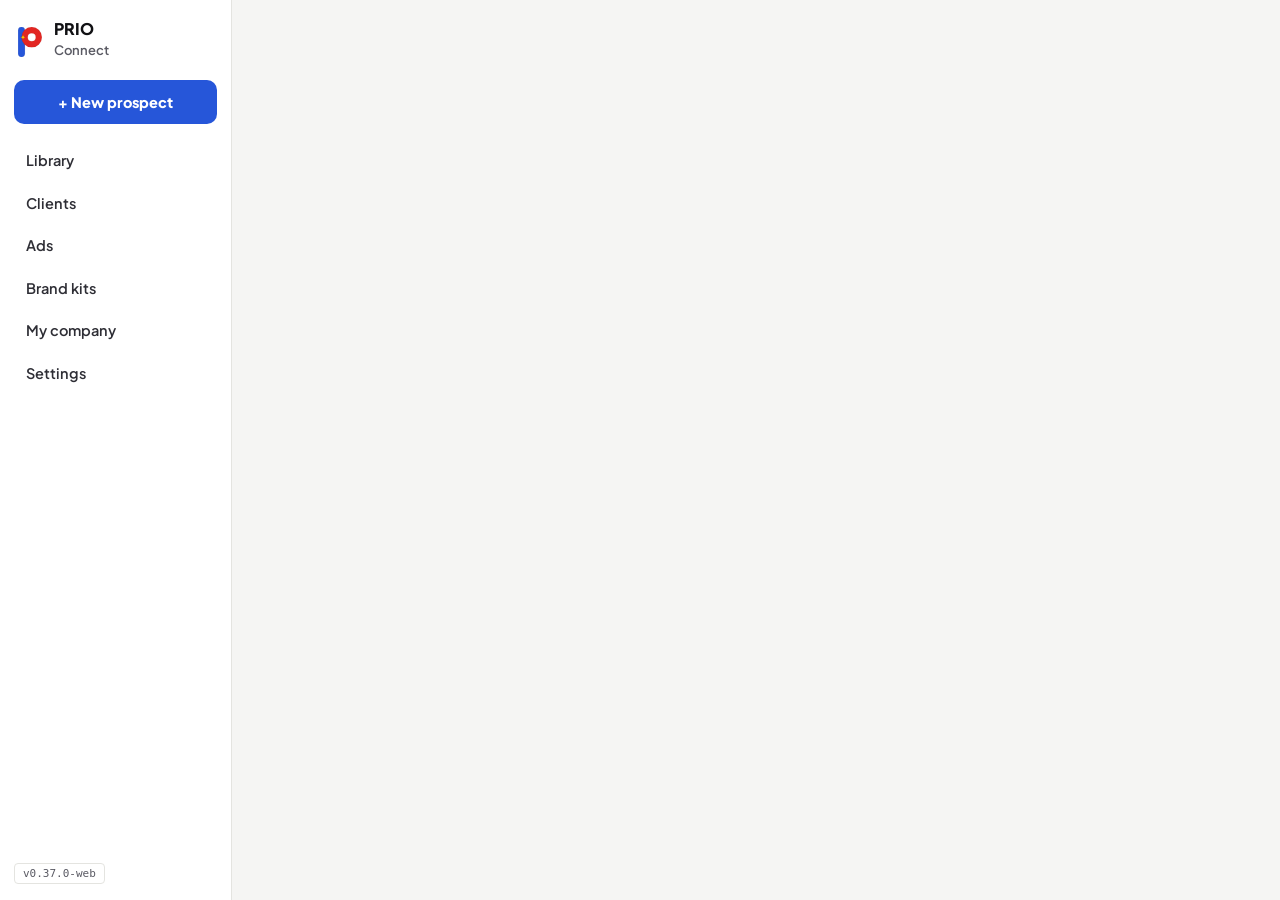
==== commit 5acb3584: "PRIO 0.37.0: a quiet opening, a smaller guide that walks to the next step, a first-run tour, and han" ====
--- a/app/index.html
+++ b/app/index.html
@@ -46,27 +46,18 @@
 <div id="curl" aria-hidden="true"></div>
 <div id="toast" role="status" aria-live="polite"></div>
 <div id="folio" aria-hidden="true"></div>
-<!-- Opening: a composition notebook lies closed (marbled cover, black tape spine, a white label with Prio Connect's name);
-     the cover lifts open on its spine; on the first page a pencil joins the dots of the Prio Connect logo, its colours lay in and
-     the star bursts as a solar flare; then we go into that page, which is the app. Any key or click skips it;
-     Calm skips it; Off shows nothing. -->
-<div id="splash" class="nb" aria-hidden="true">
-  <div class="nb-book">
-    <div class="nb-page"><svg class="nb-sketch" viewBox="-24 -24 352 431" aria-hidden="true"><defs><radialGradient id="nb-corona"><stop offset="0" stop-color="#FFF6C8"/><stop offset=".35" stop-color="#FAC800" stop-opacity=".9"/><stop offset=".7" stop-color="#FF7A1A" stop-opacity=".45"/><stop offset="1" stop-color="#E22622" stop-opacity="0"/></radialGradient><linearGradient id="nb-flare" x1="0" x2="1"><stop offset="0" stop-color="#FAC800"/><stop offset="1" stop-color="#E22622"/></linearGradient></defs><g class="all"><path class="fill" d="M0 43.5A43.5 43.5 0 0 1 87 43.5V339.5A43.5 43.5 0 0 1 0 339.5Z" fill="#2656D9" style="--d:2.35s"/><path class="fill" d="M174 0a130 130 0 1 0 0 260a130 130 0 1 0 0-260ZM174 79a51 51 0 1 1 0 102a51 51 0 1 1 0-102Z" fill="#E22622" fill-rule="evenodd" style="--d:2.45s"/><path class="ln" pathLength="1" d="M0 43.5L5.8 21.7L21.7 5.8L43.5 0L65.3 5.8L81.2 21.7L87 43.5L87 140L87 240L87 339.5L81.2 361.3L65.3 377.2L43.5 383L21.8 377.2L5.8 361.3L0 339.5L0 240L0 140Z" style="--d:1.72s;--t:0.34s"/><path class="ln l2" pathLength="1" d="M0 43.5L5.8 21.7L21.7 5.8L43.5 0L65.3 5.8L81.2 21.7L87 43.5L87 140L87 240L87 339.5L81.2 361.3L65.3 377.2L43.5 383L21.8 377.2L5.8 361.3L0 339.5L0 240L0 140Z" transform="translate(2 1.5)" style="--d:1.78s;--t:0.34s"/><circle class="pt" cx="0" cy="43.5" r="4.2" style="--d:1.72s"/><circle class="pt" cx="5.8" cy="21.7" r="4.2" style="--d:1.74s"/><circle class="pt" cx="21.7" cy="5.8" r="4.2" style="--d:1.76s"/><circle class="pt" cx="43.5" cy="0" r="4.2" style="--d:1.78s"/><circle class="pt" cx="65.3" cy="5.8" r="4.2" style="--d:1.80s"/><circle class="pt" cx="81.2" cy="21.7" r="4.2" style="--d:1.81s"/><circle class="pt" cx="87" cy="43.5" r="4.2" style="--d:1.83s"/><circle class="pt" cx="87" cy="140" r="4.2" style="--d:1.85s"/><circle class="pt" cx="87" cy="240" r="4.2" style="--d:1.87s"/><circle class="pt" cx="87" cy="339.5" r="4.2" style="--d:1.89s"/><circle class="pt" cx="81.2" cy="361.3" r="4.2" style="--d:1.91s"/><circle class="pt" cx="65.3" cy="377.2" r="4.2" style="--d:1.93s"/><circle class="pt" cx="43.5" cy="383" r="4.2" style="--d:1.95s"/><circle class="pt" cx="21.8" cy="377.2" r="4.2" style="--d:1.97s"/><circle class="pt" cx="5.8" cy="361.3" r="4.2" style="--d:1.98s"/><circle class="pt" cx="0" cy="339.5" r="4.2" style="--d:2.00s"/><circle class="pt" cx="0" cy="240" r="4.2" style="--d:2.02s"/><circle class="pt" cx="0" cy="140" r="4.2" style="--d:2.04s"/><path class="ln" pathLength="1" d="M174 0L218.5 7.8L257.6 30.4L286.6 65L302 107.4L302 152.6L286.6 195L257.6 229.6L218.5 252.2L174 260L129.5 252.2L90.4 229.6L61.4 195L46 152.6L46 107.4L61.4 65L90.4 30.4L129.5 7.8Z" style="--d:2.00s;--t:0.44s"/><path class="ln l2" pathLength="1" d="M174 0L218.5 7.8L257.6 30.4L286.6 65L302 107.4L302 152.6L286.6 195L257.6 229.6L218.5 252.2L174 260L129.5 252.2L90.4 229.6L61.4 195L46 152.6L46 107.4L61.4 65L90.4 30.4L129.5 7.8Z" transform="translate(2 1.5)" style="--d:2.06s;--t:0.44s"/><circle class="pt" cx="174" cy="0" r="4.2" style="--d:2.00s"/><circle class="pt" cx="218.5" cy="7.8" r="4.2" style="--d:2.02s"/><circle class="pt" cx="257.6" cy="30.4" r="4.2" style="--d:2.05s"/><circle class="pt" cx="286.6" cy="65" r="4.2" style="--d:2.07s"/><circle class="pt" cx="302" cy="107.4" r="4.2" style="--d:2.10s"/><circle class="pt" cx="302" cy="152.6" r="4.2" style="--d:2.12s"/><circle class="pt" cx="286.6" cy="195" r="4.2" style="--d:2.15s"/><circle class="pt" cx="257.6" cy="229.6" r="4.2" style="--d:2.17s"/><circle class="pt" cx="218.5" cy="252.2" r="4.2" style="--d:2.19s"/><circle class="pt" cx="174" cy="260" r="4.2" style="--d:2.22s"/><circle class="pt" cx="129.5" cy="252.2" r="4.2" style="--d:2.24s"/><circle class="pt" cx="90.4" cy="229.6" r="4.2" style="--d:2.27s"/><circle class="pt" cx="61.4" cy="195" r="4.2" style="--d:2.29s"/><circle class="pt" cx="46" cy="152.6" r="4.2" style="--d:2.32s"/><circle class="pt" cx="46" cy="107.4" r="4.2" style="--d:2.34s"/><circle class="pt" cx="61.4" cy="65" r="4.2" style="--d:2.37s"/><circle class="pt" cx="90.4" cy="30.4" r="4.2" style="--d:2.39s"/><circle class="pt" cx="129.5" cy="7.8" r="4.2" style="--d:2.41s"/><path class="ln" pathLength="1" d="M174 79L210.1 93.9L225 130L210.1 166.1L174 181L137.9 166.1L123 130L137.9 93.9Z" style="--d:2.36s;--t:0.24s"/><path class="ln l2" pathLength="1" d="M174 79L210.1 93.9L225 130L210.1 166.1L174 181L137.9 166.1L123 130L137.9 93.9Z" transform="translate(2 1.5)" style="--d:2.42s;--t:0.24s"/><circle class="pt" cx="174" cy="79" r="4.2" style="--d:2.36s"/><circle class="pt" cx="210.1" cy="93.9" r="4.2" style="--d:2.39s"/><circle class="pt" cx="225" cy="130" r="4.2" style="--d:2.42s"/><circle class="pt" cx="210.1" cy="166.1" r="4.2" style="--d:2.45s"/><circle class="pt" cx="174" cy="181" r="4.2" style="--d:2.48s"/><circle class="pt" cx="137.9" cy="166.1" r="4.2" style="--d:2.51s"/><circle class="pt" cx="123" cy="130" r="4.2" style="--d:2.54s"/><circle class="pt" cx="137.9" cy="93.9" r="4.2" style="--d:2.57s"/></g><circle class="corona" cx="63" cy="130" r="58" fill="url(#nb-corona)"/><line class="flare" x1="78" y1="130" x2="228" y2="130" stroke="#FF7A1A" stroke-width="5" style="--a:12deg;--i:0"/><line class="flare" x1="78" y1="130" x2="173" y2="130" stroke="#FAC800" stroke-width="3" style="--a:42deg;--i:1"/><line class="flare" x1="78" y1="130" x2="203" y2="130" stroke="#FAC800" stroke-width="5" style="--a:72deg;--i:2"/><line class="flare" x1="78" y1="130" x2="158" y2="130" stroke="#FF7A1A" stroke-width="3" style="--a:102deg;--i:3"/><line class="flare" x1="78" y1="130" x2="238" y2="130" stroke="#FAC800" stroke-width="5" style="--a:132deg;--i:4"/><line class="flare" x1="78" y1="130" x2="178" y2="130" stroke="#FAC800" stroke-width="3" style="--a:162deg;--i:5"/><line class="flare" x1="78" y1="130" x2="213" y2="130" stroke="#FF7A1A" stroke-width="5" style="--a:192deg;--i:6"/><line class="flare" x1="78" y1="130" x2="163" y2="130" stroke="#FAC800" stroke-width="3" style="--a:222deg;--i:7"/><line class="flare" x1="78" y1="130" x2="223" y2="130" stroke="#FAC800" stroke-width="5" style="--a:252deg;--i:8"/><line class="flare" x1="78" y1="130" x2="168" y2="130" stroke="#FF7A1A" stroke-width="3" style="--a:282deg;--i:9"/><line class="flare" x1="78" y1="130" x2="198" y2="130" stroke="#FAC800" stroke-width="5" style="--a:312deg;--i:10"/><line class="flare" x1="78" y1="130" x2="183" y2="130" stroke="#FAC800" stroke-width="3" style="--a:342deg;--i:11"/><path class="prom" pathLength="1" d="M40 112C10 40 120 20 104 108"/><path class="sun" d="M63 96C66 119 74 127 97 130C74 133 66 141 63 164C60 141 52 133 29 130C52 127 60 119 63 96Z" fill="#FFF3B0" stroke="#FF7A1A" stroke-width="3"/></svg></div>
-    <div class="nb-leaf b"></div><div class="nb-leaf a"></div>
-    <div class="nb-cover">
-      <div class="nb-front">
-        <div class="nb-label">
-          <div class="nb-word"><svg viewBox="0 0 304 383" aria-hidden="true"><rect width="87" height="383" rx="43.5" style="fill:var(--lg-stem,#2656D9)"/><path fill-rule="evenodd" style="fill:var(--lg-ring,#E22622)" d="M174 0a130 130 0 1 0 0 260a130 130 0 1 0 0-260ZM174 79a51 51 0 1 1 0 102a51 51 0 1 1 0-102Z"/><path style="fill:#fff" d="M63 96C66 119 74 127 97 130C74 133 66 141 63 164C60 141 52 133 29 130C52 127 60 119 63 96Z"/></svg><span>prio</span></div>
-          <div class="nb-dot"><span>Every<br>meeting</span></div>
-          <div class="nb-kind"><em>Prio Connect</em>Meeting notebook</div>
-          <div class="nb-fine">Research, deck, talk track and leave-behind</div>
-          <div class="nb-inks"><i style="background:#2656D9"></i><i style="background:#E22622"></i><i style="background:#FAC800"></i></div>
-        </div>
-      </div>
-      <div class="nb-back"></div>
-    </div>
+<!-- Opening, kept quiet: a small P on paper. The I of PRIO slips up out of the P's counter like a rocket, arcs away and
+     falls faintly behind it. When it lands the O runs off to the left, leaving a trail of h's ("Ohhhhh!"), and the app
+     rises in as a white swell and fills the screen. Any key or click skips
+     it; Calm skips it; Off shows nothing. -->
+<div id="splash" class="rk" aria-hidden="true">
+  <div class="rk-stage">
+    <div class="rk-i"><span class="rk-trail"></span></div>
+    <svg class="rk-p" viewBox="0 0 304 383" aria-hidden="true"><rect width="87" height="383" rx="43.5" fill="#2656D9"/><path fill-rule="evenodd" fill="#E22622" d="M174 0a130 130 0 1 0 0 260a130 130 0 1 0 0-260ZM174 79a51 51 0 1 1 0 102a51 51 0 1 1 0-102Z"/><path fill="#FFFFFF" d="M63 96C66 119 74 127 97 130C74 133 66 141 63 164C60 141 52 133 29 130C52 127 60 119 63 96Z"/></svg>
+    <div class="rk-word" aria-hidden="true"><span class="pr">PR</span><span class="gap">I</span><span class="rk-ow"><span class="rk-o">O</span><span class="rk-oh"><i style="--k:5">h</i><i style="--k:4">h</i><i style="--k:3">h</i><i style="--k:2">h</i><i style="--k:1">h</i><i style="--k:0">!</i></span></span></div>
   </div>
+  <span class="rk-hit"></span>
+  <div class="rk-sea"><span class="rk-crest"></span></div>
 </div>
 </body>
 </html>
--- a/app/app.css
+++ b/app/app.css
@@ -1547,3 +1547,121 @@
 .bd-bubble { left: -26px !important; right: auto !important; bottom: 196px !important; width: 214px !important; max-width: 214px !important; border-radius: 14px 14px 14px 4px; }
 .mk-frame { position: relative; overflow: hidden; flex: none; border-radius: 8px; border: 1px solid var(--line); }
 .mk-frame iframe { border: 0; transform-origin: 0 0; pointer-events: none; }
+
+/* ---- Studio (default from 0.36): after Vignelli, Rand and the Swiss grid. Neutral paper and ink carry the layout;
+   color is a signal, never decoration: blue = the action to take, red = stop or remove, yellow = new or selected,
+   green = done. One accent on any screen, so the eye always knows where to go next. ---- */
+:root[data-theme="studio"] {
+  --ink: #111114; --ink-2: #2E2E35; --muted: #5A5A63; --faint: #8A8A92; --line: #E4E4E0; --line-2: #CFCFCA;
+  --ground: #F5F5F3; --card: #FFFFFF; --rail: #FFFFFF; --rail-2: #F3F3F1; --stage: #111114;
+  --rail-ink: #111114; --rail-mute: #4A4A52; --rail-faint: #8A8A92; --rail-edge: #E4E4E0;
+  --field: #FFFFFF; --chip: #F0F0ED; --fit-bg: #EEF2FC; --fit-ink: #1C3F9E; --link: #2656D9; --hover: #F2F2EF;
+  --accent: #2656D9; --accent-ink: #FFFFFF; --accent-glow: rgba(38,86,217,.22);
+  --blue: #2656D9; --red: #C8231C; --yellow: #FAC800; --yellow-ink: #3A2E00; --green: #1F7A4D; --amber: #9A5B00;
+  --note: #FFF6D1; --note-ink: #4D3A00; --note-err: #FCEBEA; --note-err-ink: #7A1712; --note-ok: #E8F3EC; --note-ok-ink: #1C4D33;
+  --shadow: 0 1px 0 rgba(17,17,20,.04), 0 1px 3px rgba(17,17,20,.06);
+  --shadow-lift: 0 1px 0 rgba(17,17,20,.05), 0 12px 28px -14px rgba(17,17,20,.28);
+  color-scheme: light;
+}
+/* Quiet surfaces: no notebook textures, no tinted plates behind headings, hairlines instead of heavy shadows. */
+:root[data-theme="studio"] body, :root[data-theme="studio"] main#view { background-image: none !important; }
+:root[data-theme="studio"] .rail { background: var(--rail) !important; background-image: none !important; border-right: 1px solid var(--rail-edge); box-shadow: none; }
+:root[data-theme="studio"] .card { box-shadow: none; border: 1px solid var(--line); }
+:root[data-theme="studio"] .plate, :root[data-theme="studio"] .hero .blob { display: none !important; }
+:root[data-theme="studio"] .hero { background: var(--card); color: var(--ink); border: 1px solid var(--line); }
+/* The one action: solid blue. Everything else is ink on paper. */
+:root[data-theme="studio"] .btn.primary, :root[data-theme="studio"] .rail .new, :root[data-theme="studio"] .btn.yellow { background: var(--accent) !important; color: var(--accent-ink) !important; box-shadow: none !important; border-color: var(--accent) !important; }
+:root[data-theme="studio"] .btn.primary:hover, :root[data-theme="studio"] .rail .new:hover { background: #1E47B8 !important; }
+:root[data-theme="studio"] .btn.ghost, :root[data-theme="studio"] .btn.dark { box-shadow: inset 0 0 0 1px var(--line-2); background: var(--card); color: var(--ink); }
+:root[data-theme="studio"] .btn.danger { color: var(--red); box-shadow: inset 0 0 0 1px currentColor; background: transparent; }
+/* Where you are: an ink bar, not a colored pill. */
+:root[data-theme="studio"] .rail nav a[aria-current="page"], :root[data-theme="studio"] .rail nav a.on { background: var(--rail-2) !important; color: var(--ink) !important; box-shadow: inset 3px 0 0 var(--ink); }
+:root[data-theme="studio"] .rail nav a[aria-current="page"]::after, :root[data-theme="studio"] .rail nav a.on::after { display: none; }
+:root[data-theme="studio"] .seg button[aria-pressed="true"] { background: var(--ink); color: #fff; border-color: var(--ink); }
+:root[data-theme="studio"] :focus-visible { outline: 2px solid var(--accent); outline-offset: 2px; }
+/* Pages lie flat: no dot grid, no page edge shadow. */
+:root[data-theme="studio"] main#view { background-color: var(--ground); }
+:root[data-theme="studio"] .chip { background: var(--chip); color: var(--ink-2); box-shadow: none; }
+/* Studio: the page is the window. No desk, no page edge, no folio, no pencil sketch or dot grid. */
+:root[data-theme="studio"] body { background: var(--ground); }
+:root[data-theme="studio"] main { margin: 0; border: 0; border-radius: 0; box-shadow: none; background: var(--ground) !important; }
+:root[data-theme="studio"] #folio { display: none; }
+:root[data-theme="studio"] .rail { padding: 20px 14px 16px; gap: 14px; }
+:root[data-theme="studio"] .rail .label, :root[data-theme="studio"] .rail .keybtn, :root[data-theme="studio"] .rail .running, :root[data-theme="studio"] .rail .dice, :root[data-theme="studio"] .rail .foot { box-shadow: none; background: transparent; padding-left: 0; padding-right: 0; }
+:root[data-theme="studio"] .rail .label { padding: 0; gap: 16px; }
+:root[data-theme="studio"] .rail .foot { border: 1px solid var(--line); padding: 2px 8px; }
+/* The guide drawn flat, in the mark's own colors: no gloss, no plastic. */
+:root[data-theme="studio"] .bd-stem { background: var(--lg-stem, #2656D9) !important; box-shadow: none !important; }
+:root[data-theme="studio"] .bd-donut { background: var(--lg-ring, #E22622) !important; box-shadow: none !important; }
+:root[data-theme="studio"] .bd-face { background: #FFFFFF; box-shadow: none; }
+:root[data-theme="studio"] .bd-shadow, :root[data-theme="studio"] .bd-cheek { display: none; }
+:root[data-theme="studio"] .buddy .bd-bubble, :root[data-theme="studio"] .bd-tip { box-shadow: 0 1px 0 rgba(17,17,20,.04), 0 6px 18px -10px rgba(17,17,20,.25); border: 1px solid var(--line); }
+
+/* ---------- the opening: quiet on purpose. A small P on paper; its I slips out of the counter, arcs away and falls back
+   faintly behind it; where it lands the app rises in as a white swell with a hairline edge. ---------- */
+#splash.rk { --ph: min(13vh, 112px); --land: 9vw; background: #F5F5F3; display: grid; place-items: center; animation: rk-out .45s ease-out 4.15s both; }
+#splash.rk.skip { animation: rk-out .2s ease-in both; }
+#splash.rk.skip * { animation: none !important; opacity: 0; }
+.rk-stage { position: relative; height: var(--ph); aspect-ratio: 304 / 383; }
+.rk-p { position: absolute; inset: 0; width: 100%; height: 100%; z-index: 2; animation: rk-p-in .8s cubic-bezier(.2,.8,.2,1) both, rk-recoil .4s cubic-bezier(.3,0,.2,1) 1.05s both; }
+/* The I sits behind the P, so at first it is only seen through the counter: it slides up out of the hole, then goes. */
+.rk-i { position: absolute; z-index: 1; left: calc(57.24% - var(--ph) * .045); top: calc(33.94% - var(--ph) * .13); width: calc(var(--ph) * .09); height: calc(var(--ph) * .26);
+  border-radius: 999px; background: #FAC800; transform-origin: 50% 50%; opacity: 0; animation: rk-fly 1.75s .75s both; }
+.rk-trail { position: absolute; left: 22%; right: 22%; top: 92%; height: 180%; border-radius: 0 0 999px 999px; background: linear-gradient(rgba(250,200,0,.7), rgba(250,200,0,0)); opacity: 0; animation: rk-trail 1.75s .75s both; }
+.rk-word { position: absolute; left: 0; right: -60%; top: calc(100% + var(--ph) * .1); font: 600 calc(var(--ph) * .15)/1 'Plus Jakarta Sans', system-ui, sans-serif; letter-spacing: .08em; color: #3A3A42; white-space: nowrap; animation: rk-p-in .8s .3s cubic-bezier(.2,.8,.2,1) both; }
+.rk-word .gap { animation: rk-gone .4s .95s both; }
+.rk-word .pr { animation: rk-gone .3s 2.5s both; }
+/* "Ohhhhh!": when the I lands, the O runs left and each h is left behind as it passes. */
+.rk-ow { position: relative; display: inline-block; }
+.rk-o { display: inline-block; animation: rk-run .6s 2.5s cubic-bezier(.3,.1,.2,1) both; }
+.rk-oh { position: absolute; right: 0; top: 0; display: flex; white-space: nowrap; }
+.rk-oh i { font-style: normal; display: inline-block; width: .62em; text-align: center; opacity: 0; animation: rk-drop .18s calc(2.52s + var(--k) * .1s) ease-out both; }
+.rk-oh i:last-child { width: .42em; }
+.rk-hit { position: absolute; left: calc(50% + var(--land)); bottom: 0; width: 40px; height: 40px; margin-left: -20px; margin-bottom: -20px; border-radius: 50%; border: 1.5px solid rgba(17,17,20,.35); opacity: 0; animation: rk-hit .9s 2.48s cubic-bezier(.1,.7,.2,1) both; }
+.rk-sea { position: absolute; inset: -8vh -10vw -12vh; z-index: 5; background: #FFFFFF; filter: drop-shadow(0 -1px 0 #E4E4E0); transform-origin: calc(50% + var(--land)) 100%; transform: translateY(140%); animation: rk-sea 1.05s 3.25s cubic-bezier(.25,.7,.15,1) both; }
+.rk-crest { position: absolute; left: 0; right: 0; top: -58px; height: 60px; background: #FFFFFF;
+  -webkit-mask: url("data:image/svg+xml,%3Csvg xmlns='http://www.w3.org/2000/svg' viewBox='0 0 720 60' preserveAspectRatio='none'%3E%3Cpath d='M0 60V34C120 34 150 6 270 6S450 46 540 30 660 20 720 34V60Z'/%3E%3C/svg%3E") 0 0 / 720px 60px repeat-x; mask: url("data:image/svg+xml,%3Csvg xmlns='http://www.w3.org/2000/svg' viewBox='0 0 720 60' preserveAspectRatio='none'%3E%3Cpath d='M0 60V34C120 34 150 6 270 6S450 46 540 30 660 20 720 34V60Z'/%3E%3C/svg%3E") 0 0 / 720px 60px repeat-x; animation: rk-roll 1.05s 3.25s cubic-bezier(.3,0,.3,1) both; }
+@keyframes rk-p-in { from { opacity: 0; transform: translateY(10px) scale(.96); } to { opacity: 1; transform: none; } }
+@keyframes rk-recoil { 40% { transform: translateY(2px); } }
+@keyframes rk-gone { to { color: transparent; } }
+@keyframes rk-run { to { transform: translateX(-3.52em); } }
+@keyframes rk-drop { from { opacity: 0; transform: translateY(-.15em); } to { opacity: 1; transform: none; } }
+@keyframes rk-fly {
+  0% { opacity: 0; transform: translateY(40%) scale(.6); animation-timing-function: cubic-bezier(.3,0,.4,1); }
+  9% { opacity: 1; transform: translateY(-30%) scale(1); animation-timing-function: cubic-bezier(.55,0,.9,.4); }
+  44% { opacity: 1; transform: translateY(-95vh) scale(1.05, 1.25); }
+  45% { opacity: 0; transform: translate(var(--land), -110vh) rotate(180deg) scale(.55); animation-timing-function: linear; }
+  50% { opacity: .35; animation-timing-function: cubic-bezier(.5,0,.95,.5); }
+  100% { opacity: .35; transform: translate(var(--land), 72vh) rotate(180deg) scale(.55); } }
+@keyframes rk-trail { 0%, 7% { opacity: 0; } 12%, 40% { opacity: 1; } 45% { opacity: 0; } 55%, 98% { opacity: .9; } 100% { opacity: 0; } }
+@keyframes rk-hit { from { opacity: 1; transform: scale(.3); } to { opacity: 0; transform: scale(4); } }
+@keyframes rk-sea { from { transform: translateY(140%) skewY(-4deg); } 75% { transform: translateY(-1%) skewY(.5deg); } to { transform: none; } }
+@keyframes rk-roll { from { -webkit-mask-position: 0 0; mask-position: 0 0; } to { -webkit-mask-position: -720px 0; mask-position: -720px 0; } }
+@keyframes rk-out { to { opacity: 0; visibility: hidden; } }
+
+/* ---------- the guide, grown up: smaller, flat, and it walks to what matters when you pause ---------- */
+.buddy { width: 92px; height: 92px; left: 30px; right: auto; bottom: 58px; translate: var(--gx, 0px) var(--gy, 0px); transition: translate 1.1s cubic-bezier(.45,0,.2,1); }
+.bd-body { inset: auto; left: 0; bottom: 0; width: 150px; height: 150px; scale: .6; transform-origin: 0 100%; }
+.bd-cheek, .bd-shadow { display: none; }
+.buddy[data-mood="sleep"] .bd-ring::before { content: none; }
+.bd-bubble { left: 84px !important; right: auto !important; bottom: 54px !important; top: auto; width: max-content !important; max-width: min(320px, 50vw) !important; border: 1px solid var(--line-2, #CFCFCA); box-shadow: var(--shadow-lift); border-radius: 12px 12px 12px 3px; transform-origin: 0 100%; animation-duration: .25s; }
+.buddy.right .bd-bubble { left: auto !important; right: 84px !important; border-radius: 12px 12px 3px 12px; transform-origin: 100% 100%; }
+.buddy.high .bd-bubble { bottom: auto !important; top: 40px; }
+.bd-tools { left: 0; right: auto; top: -40px; }
+.bd-tool { border: 1px solid var(--line-2, #CFCFCA); box-shadow: none; }
+.bd-panel { left: 84px; right: auto; bottom: 0; width: min(400px, calc(100vw - 48px)); max-height: min(600px, calc(100vh - 150px)); border: 1px solid var(--line-2, #CFCFCA); box-shadow: var(--shadow-lift); border-radius: 12px; transform-origin: 0 100%; animation-duration: .2s; }
+.bd-act { border-radius: 8px; }
+.bd-act.ghost { background: var(--card); color: var(--ink); box-shadow: inset 0 0 0 1px var(--line-2, #CFCFCA); }
+.bd-act.on { background: var(--red, #C8231C); color: #fff; box-shadow: none; }
+.bd-row2 { display: flex; align-items: center; justify-content: space-between; gap: 10px; margin-top: 10px; flex-wrap: wrap; }
+/* Listening hands-free: a single blue ring, nothing more. */
+.buddy.hf .bd-body::after { content: ''; position: absolute; inset: 8px 22px 0 8px; border-radius: 40% 50% 30% 30%; box-shadow: 0 0 0 3px var(--accent, #2656D9); opacity: .55; animation: bd-hf 1.6s ease-in-out infinite; }
+.bd-mic.on { background: var(--red, #C8231C); color: #fff; }
+@keyframes bd-hf { 50% { opacity: .15; } }
+@keyframes bd-hop { 0%, 100% { transform: none; } 40% { transform: translateY(-6px); } }
+@keyframes bd-born { from { opacity: 0; transform: translateY(12px); } to { opacity: 1; transform: none; } }
+:root[data-motion="off"] .buddy { transition: none; }
+@media (max-width: 1100px) { .buddy { scale: .85; left: 14px; bottom: 40px; } }
+/* No cartoon face: the guide is the P mark itself; its star does the expressing (orbits while thinking, flies to point). */
+.bd-face, .bd-hat, .bd-glasses, .bd-neck { display: none !important; }
+.bd-bubble { min-width: min(260px, 50vw); }
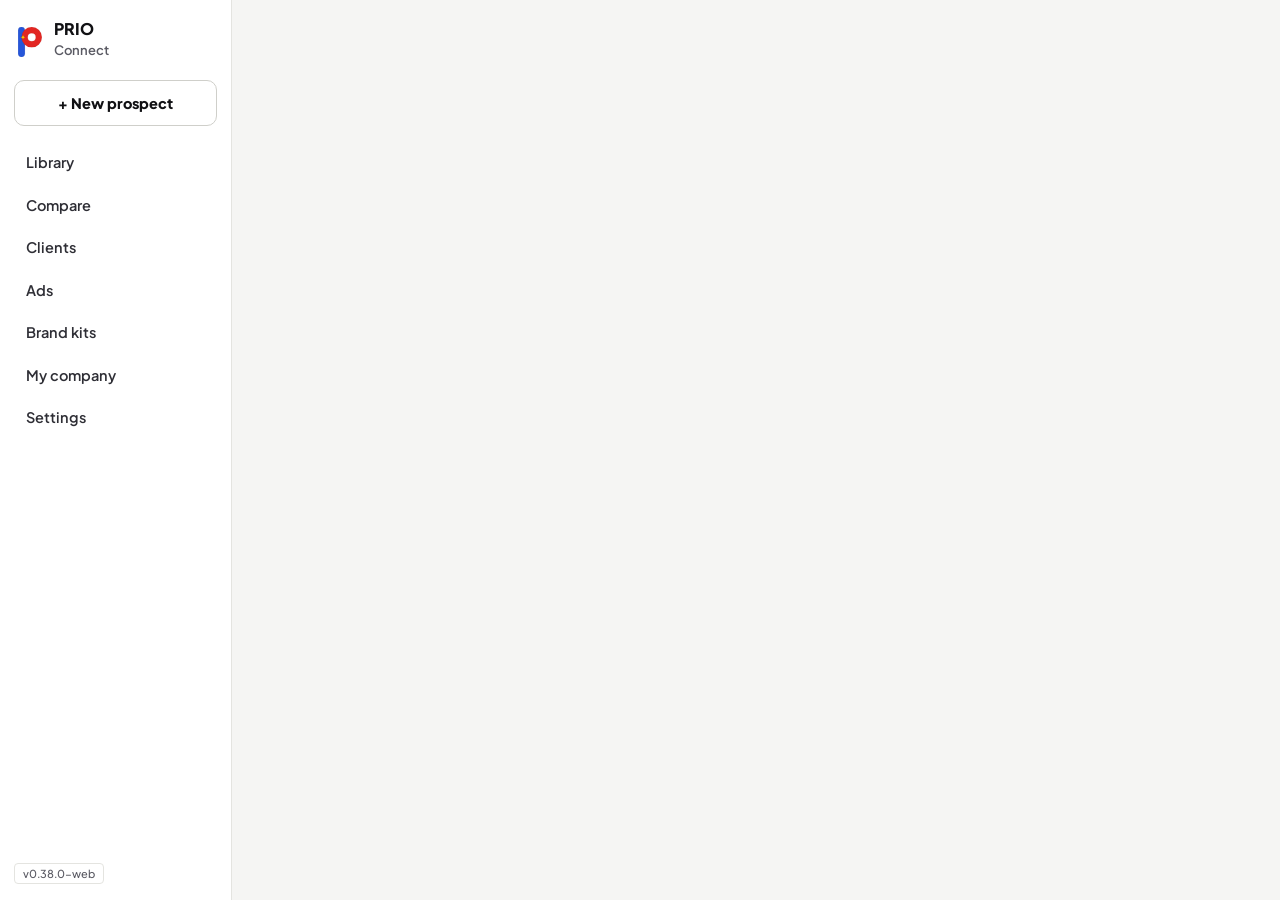
==== commit 71d4f3f0: "PRIO 0.38.0: the CONNECT opening, Compare for any side-by-side, and a deck that assembles in front o" ====
--- a/app/index.html
+++ b/app/index.html
@@ -22,6 +22,7 @@
 <script src="crm.js" defer></script>
 <script src="company.js" defer></script>
 <script src="make.js" defer></script>
+<script src="compare.js" defer></script>
 <script src="buddy.js" defer></script>
 </head>
 <body>
@@ -31,6 +32,7 @@
   <a href="#new" class="new" id="nav-new">+ New prospect</a>
   <nav aria-label="Main">
     <a href="#library" data-tab="library">Library <span class="count" id="kit-count"></span></a>
+    <a href="#compare" data-tab="compare">Compare</a>
     <a href="#crm" data-tab="crm">Clients <span class="count due" id="crm-due" title="Follow-ups due today or late"></span></a>
     <a href="#ads" data-tab="ads">Ads</a>
     <a href="#brand" data-tab="brand">Brand kits</a>
@@ -46,18 +48,18 @@
 <div id="curl" aria-hidden="true"></div>
 <div id="toast" role="status" aria-live="polite"></div>
 <div id="folio" aria-hidden="true"></div>
-<!-- Opening, kept quiet: a small P on paper. The I of PRIO slips up out of the P's counter like a rocket, arcs away and
-     falls faintly behind it. When it lands the O runs off to the left, leaving a trail of h's ("Ohhhhh!"), and the app
-     rises in as a white swell and fills the screen. Any key or click skips
-     it; Calm skips it; Off shows nothing. -->
+<!-- Opening: a small P on paper over a receding line grid. The I of PRIO (yellow, with a red dot) shoots up out of the
+     P's counter and lands far back on the ground; it skips forward toward you, leaving C O N N E C T behind it, and the word
+     stands up and fills the screen as the app arrives (renderer/intro.js). Any key or click skips it; Calm skips it; Off
+     shows nothing. -->
 <div id="splash" class="rk" aria-hidden="true">
+  <div class="rk-floor"></div>
   <div class="rk-stage">
     <div class="rk-i"><span class="rk-trail"></span></div>
     <svg class="rk-p" viewBox="0 0 304 383" aria-hidden="true"><rect width="87" height="383" rx="43.5" fill="#2656D9"/><path fill-rule="evenodd" fill="#E22622" d="M174 0a130 130 0 1 0 0 260a130 130 0 1 0 0-260ZM174 79a51 51 0 1 1 0 102a51 51 0 1 1 0-102Z"/><path fill="#FFFFFF" d="M63 96C66 119 74 127 97 130C74 133 66 141 63 164C60 141 52 133 29 130C52 127 60 119 63 96Z"/></svg>
-    <div class="rk-word" aria-hidden="true"><span class="pr">PR</span><span class="gap">I</span><span class="rk-ow"><span class="rk-o">O</span><span class="rk-oh"><i style="--k:5">h</i><i style="--k:4">h</i><i style="--k:3">h</i><i style="--k:2">h</i><i style="--k:1">h</i><i style="--k:0">!</i></span></span></div>
+    <div class="rk-word" aria-hidden="true">PR<span class="gap">I</span>O</div>
   </div>
-  <span class="rk-hit"></span>
-  <div class="rk-sea"><span class="rk-crest"></span></div>
 </div>
+<script src="intro.js"></script>
 </body>
 </html>
--- a/app/app.css
+++ b/app/app.css
@@ -1558,7 +1558,7 @@
   --field: #FFFFFF; --chip: #F0F0ED; --fit-bg: #EEF2FC; --fit-ink: #1C3F9E; --link: #2656D9; --hover: #F2F2EF;
   --accent: #2656D9; --accent-ink: #FFFFFF; --accent-glow: rgba(38,86,217,.22);
   --blue: #2656D9; --red: #C8231C; --yellow: #FAC800; --yellow-ink: #3A2E00; --green: #1F7A4D; --amber: #9A5B00;
-  --note: #FFF6D1; --note-ink: #4D3A00; --note-err: #FCEBEA; --note-err-ink: #7A1712; --note-ok: #E8F3EC; --note-ok-ink: #1C4D33;
+  --note: #EEF2FC; --note-ink: #1C3F9E; --note-err: #FCEBEA; --note-err-ink: #7A1712; --note-ok: #E8F3EC; --note-ok-ink: #1C4D33;
   --shadow: 0 1px 0 rgba(17,17,20,.04), 0 1px 3px rgba(17,17,20,.06);
   --shadow-lift: 0 1px 0 rgba(17,17,20,.05), 0 12px 28px -14px rgba(17,17,20,.28);
   color-scheme: light;
@@ -1597,46 +1597,45 @@
 :root[data-theme="studio"] .bd-shadow, :root[data-theme="studio"] .bd-cheek { display: none; }
 :root[data-theme="studio"] .buddy .bd-bubble, :root[data-theme="studio"] .bd-tip { box-shadow: 0 1px 0 rgba(17,17,20,.04), 0 6px 18px -10px rgba(17,17,20,.25); border: 1px solid var(--line); }
 
-/* ---------- the opening: quiet on purpose. A small P on paper; its I slips out of the counter, arcs away and falls back
-   faintly behind it; where it lands the app rises in as a white swell with a hairline edge. ---------- */
-#splash.rk { --ph: min(13vh, 112px); --land: 9vw; background: #F5F5F3; display: grid; place-items: center; animation: rk-out .45s ease-out 4.15s both; }
+/* ---------- the opening: a small P on paper over a receding line grid (Superstudio's supersurface; Trevor Jackson's
+   op-art sleeves for Soulwax). Its I, yellow with a red dot, shoots out of the counter and lands far back on the ground;
+   intro.js then skips it forward, spelling CONNECT, and the word stands up and fills the screen. ---------- */
+#splash.rk { --ph: min(13vh, 112px); background: #F5F5F3; display: grid; place-items: center; animation: rk-out .6s ease-out 6.2s both; }
 #splash.rk.skip { animation: rk-out .2s ease-in both; }
 #splash.rk.skip * { animation: none !important; opacity: 0; }
-.rk-stage { position: relative; height: var(--ph); aspect-ratio: 304 / 383; }
+.rk-floor { position: absolute; left: -50%; right: -50%; top: 60%; height: 120%; transform-origin: 50% 0; transform: perspective(380px) rotateX(72deg);
+  background: repeating-linear-gradient(90deg, rgba(17,17,20,.16) 0 1px, transparent 1px 64px), repeating-linear-gradient(0deg, rgba(17,17,20,.16) 0 1px, transparent 1px 64px);
+  -webkit-mask: linear-gradient(transparent, #000 30%); mask: linear-gradient(transparent, #000 30%); opacity: 0; animation: rk-fade 1.2s 1.2s ease-out both; }
+#splash.rk.lifted .rk-floor { animation: rk-fade 1.2s 1.2s ease-out both, rk-sink .8s ease-in both; }
+.rk-stage { position: relative; height: var(--ph); aspect-ratio: 304 / 383; margin-bottom: 18vh; }
 .rk-p { position: absolute; inset: 0; width: 100%; height: 100%; z-index: 2; animation: rk-p-in .8s cubic-bezier(.2,.8,.2,1) both, rk-recoil .4s cubic-bezier(.3,0,.2,1) 1.05s both; }
-/* The I sits behind the P, so at first it is only seen through the counter: it slides up out of the hole, then goes. */
+#splash.rk.lifted .rk-stage { animation: rk-fadeout .5s ease-in both; }
+/* The I: a yellow bar with its red dot, behind the P, so it is first seen through the counter. */
 .rk-i { position: absolute; z-index: 1; left: calc(57.24% - var(--ph) * .045); top: calc(33.94% - var(--ph) * .13); width: calc(var(--ph) * .09); height: calc(var(--ph) * .26);
-  border-radius: 999px; background: #FAC800; transform-origin: 50% 50%; opacity: 0; animation: rk-fly 1.75s .75s both; }
+  border-radius: 999px; background: #FAC800; opacity: 0; animation: rk-fly 1.75s .75s both; }
+.rk-i::before, .rk-hop::before { content: ''; position: absolute; left: 50%; bottom: calc(100% + 18%); width: 120%; aspect-ratio: 1; translate: -50% 0; border-radius: 50%; background: #E22622; }
 .rk-trail { position: absolute; left: 22%; right: 22%; top: 92%; height: 180%; border-radius: 0 0 999px 999px; background: linear-gradient(rgba(250,200,0,.7), rgba(250,200,0,0)); opacity: 0; animation: rk-trail 1.75s .75s both; }
 .rk-word { position: absolute; left: 0; right: -60%; top: calc(100% + var(--ph) * .1); font: 600 calc(var(--ph) * .15)/1 'Plus Jakarta Sans', system-ui, sans-serif; letter-spacing: .08em; color: #3A3A42; white-space: nowrap; animation: rk-p-in .8s .3s cubic-bezier(.2,.8,.2,1) both; }
 .rk-word .gap { animation: rk-gone .4s .95s both; }
-.rk-word .pr { animation: rk-gone .3s 2.5s both; }
-/* "Ohhhhh!": when the I lands, the O runs left and each h is left behind as it passes. */
-.rk-ow { position: relative; display: inline-block; }
-.rk-o { display: inline-block; animation: rk-run .6s 2.5s cubic-bezier(.3,.1,.2,1) both; }
-.rk-oh { position: absolute; right: 0; top: 0; display: flex; white-space: nowrap; }
-.rk-oh i { font-style: normal; display: inline-block; width: .62em; text-align: center; opacity: 0; animation: rk-drop .18s calc(2.52s + var(--k) * .1s) ease-out both; }
-.rk-oh i:last-child { width: .42em; }
-.rk-hit { position: absolute; left: calc(50% + var(--land)); bottom: 0; width: 40px; height: 40px; margin-left: -20px; margin-bottom: -20px; border-radius: 50%; border: 1.5px solid rgba(17,17,20,.35); opacity: 0; animation: rk-hit .9s 2.48s cubic-bezier(.1,.7,.2,1) both; }
-.rk-sea { position: absolute; inset: -8vh -10vw -12vh; z-index: 5; background: #FFFFFF; filter: drop-shadow(0 -1px 0 #E4E4E0); transform-origin: calc(50% + var(--land)) 100%; transform: translateY(140%); animation: rk-sea 1.05s 3.25s cubic-bezier(.25,.7,.15,1) both; }
-.rk-crest { position: absolute; left: 0; right: 0; top: -58px; height: 60px; background: #FFFFFF;
-  -webkit-mask: url("data:image/svg+xml,%3Csvg xmlns='http://www.w3.org/2000/svg' viewBox='0 0 720 60' preserveAspectRatio='none'%3E%3Cpath d='M0 60V34C120 34 150 6 270 6S450 46 540 30 660 20 720 34V60Z'/%3E%3C/svg%3E") 0 0 / 720px 60px repeat-x; mask: url("data:image/svg+xml,%3Csvg xmlns='http://www.w3.org/2000/svg' viewBox='0 0 720 60' preserveAspectRatio='none'%3E%3Cpath d='M0 60V34C120 34 150 6 270 6S450 46 540 30 660 20 720 34V60Z'/%3E%3C/svg%3E") 0 0 / 720px 60px repeat-x; animation: rk-roll 1.05s 3.25s cubic-bezier(.3,0,.3,1) both; }
+.rk-ground { position: absolute; inset: 0; pointer-events: none; }
+.rk-hop { position: absolute; left: 0; top: 0; width: 10px; height: 30px; border-radius: 999px; background: #FAC800; transform-origin: 50% 100%; }
+.rk-l, .rk-row { font: 800 1em/1 'Plus Jakarta Sans', system-ui, sans-serif; letter-spacing: -.01em; color: #111114; }
+.rk-l { position: absolute; left: 0; top: 0; opacity: 0; transform-origin: 50% 100%; white-space: nowrap; }
+.rk-row { position: absolute; left: 50%; top: 52%; translate: -50% -50%; display: flex; gap: .02em; visibility: hidden; }
 @keyframes rk-p-in { from { opacity: 0; transform: translateY(10px) scale(.96); } to { opacity: 1; transform: none; } }
 @keyframes rk-recoil { 40% { transform: translateY(2px); } }
 @keyframes rk-gone { to { color: transparent; } }
-@keyframes rk-run { to { transform: translateX(-3.52em); } }
-@keyframes rk-drop { from { opacity: 0; transform: translateY(-.15em); } to { opacity: 1; transform: none; } }
+@keyframes rk-fade { to { opacity: 1; } }
+@keyframes rk-sink { to { opacity: 0; transform: perspective(380px) rotateX(80deg) translateY(30%); } }
+@keyframes rk-fadeout { to { opacity: 0; transform: scale(.9); } }
 @keyframes rk-fly {
   0% { opacity: 0; transform: translateY(40%) scale(.6); animation-timing-function: cubic-bezier(.3,0,.4,1); }
   9% { opacity: 1; transform: translateY(-30%) scale(1); animation-timing-function: cubic-bezier(.55,0,.9,.4); }
   44% { opacity: 1; transform: translateY(-95vh) scale(1.05, 1.25); }
-  45% { opacity: 0; transform: translate(var(--land), -110vh) rotate(180deg) scale(.55); animation-timing-function: linear; }
-  50% { opacity: .35; animation-timing-function: cubic-bezier(.5,0,.95,.5); }
-  100% { opacity: .35; transform: translate(var(--land), 72vh) rotate(180deg) scale(.55); } }
-@keyframes rk-trail { 0%, 7% { opacity: 0; } 12%, 40% { opacity: 1; } 45% { opacity: 0; } 55%, 98% { opacity: .9; } 100% { opacity: 0; } }
-@keyframes rk-hit { from { opacity: 1; transform: scale(.3); } to { opacity: 0; transform: scale(4); } }
-@keyframes rk-sea { from { transform: translateY(140%) skewY(-4deg); } 75% { transform: translateY(-1%) skewY(.5deg); } to { transform: none; } }
-@keyframes rk-roll { from { -webkit-mask-position: 0 0; mask-position: 0 0; } to { -webkit-mask-position: -720px 0; mask-position: -720px 0; } }
+  45% { opacity: 0; transform: translate(var(--landx, 0px), -110vh) scale(.35); animation-timing-function: linear; }
+  50% { opacity: 1; animation-timing-function: cubic-bezier(.5,0,.95,.5); }
+  100% { opacity: 1; transform: translate(var(--landx, 0px), var(--landy, 40vh)) scale(.35); } }
+@keyframes rk-trail { 0%, 7% { opacity: 0; } 12%, 40% { opacity: 1; } 45%, 100% { opacity: 0; } }
 @keyframes rk-out { to { opacity: 0; visibility: hidden; } }
 
 /* ---------- the guide, grown up: smaller, flat, and it walks to what matters when you pause ---------- */
@@ -1665,3 +1664,188 @@
 /* No cartoon face: the guide is the P mark itself; its star does the expressing (orbits while thinking, flies to point). */
 .bd-face, .bd-hat, .bd-glasses, .bd-neck { display: none !important; }
 .bd-bubble { min-width: min(260px, 50vw); }
+
+/* ---------- the build page: the deck assembled in front of you, from what the build is really finding ---------- */
+.asm { padding: 22px 22px 14px; margin-bottom: 16px; overflow: hidden; }
+.asm-stage { position: relative; height: clamp(220px, 34vw, 340px); display: grid; place-items: center; padding-right: 130px; }
+.asm-slide { position: relative; z-index: 2; width: min(64%, 500px); aspect-ratio: 16 / 9; background: #fff; border: 1px solid var(--line-2, #CFCFCA); border-radius: 6px; overflow: hidden; box-shadow: var(--shadow-lift); transition: transform .6s cubic-bezier(.3,0,.2,1); }
+.asm-band { position: absolute; left: 0; top: 0; bottom: 0; width: 34%; background: var(--chip, #F0F0ED); transition: background .6s; }
+.asm-band::after { content: ''; position: absolute; left: 12%; bottom: 12%; width: 30%; height: 4px; border-radius: 2px; background: var(--c1, transparent); transition: background .6s; }
+.asm-logo { position: absolute; left: 6%; top: 9%; width: 22%; height: 18%; display: grid; place-items: center start; }
+.asm-logo img { max-width: 100%; max-height: 100%; object-fit: contain; background: rgba(255,255,255,.92); border-radius: 3px; padding: 2px 4px; }
+.asm-logo b { font-size: 12px; color: #fff; mix-blend-mode: difference; }
+.asm-head { position: absolute; left: 40%; right: 7%; top: 14%; display: grid; gap: 7px; }
+.asm-head i { display: block; height: 11px; border-radius: 3px; background: var(--ink, #111114); width: 0; transition: width 1.4s cubic-bezier(.3,0,.2,1); }
+.asm-head i + i { height: 7px; background: var(--faint, #8A8A92); transition-delay: .5s; }
+.asm[data-step="2"] .asm-head i, .asm[data-step="3"] .asm-head i, .asm[data-step="4"] .asm-head i, .asm[data-step="5"] .asm-head i, .asm[data-step="done"] .asm-head i { width: 88%; }
+.asm[data-step="2"] .asm-head i + i, .asm[data-step="3"] .asm-head i + i, .asm[data-step="4"] .asm-head i + i, .asm[data-step="5"] .asm-head i + i, .asm[data-step="done"] .asm-head i + i { width: 60%; }
+.asm-body { position: absolute; left: 40%; right: 7%; top: 40%; display: grid; gap: 5px; }
+.asm-body i { display: block; height: 4px; border-radius: 2px; background: var(--line-2, #CFCFCA); width: var(--w); animation: asm-grow .5s ease-out both; }
+.asm-pics { position: absolute; left: 40%; right: 7%; bottom: 9%; display: flex; gap: 5px; height: 18%; }
+.asm-pics i { flex: 1; border-radius: 3px; background: linear-gradient(135deg, var(--line, #E4E4E0), var(--line-2, #CFCFCA)); animation: asm-grow .5s ease-out both; }
+/* Building the deck: the slide gains slides behind it, fanned, then squared up when it is done. */
+.asm-stack { position: absolute; z-index: 1; width: min(64%, 500px); aspect-ratio: 16 / 9; }
+.asm-stack i { position: absolute; inset: 0; background: #fff; border: 1px solid var(--line-2, #CFCFCA); border-radius: 6px; opacity: 0; transition: transform .7s cubic-bezier(.3,0,.2,1), opacity .4s; }
+.asm[data-step="3"] .asm-stack i, .asm[data-step="4"] .asm-stack i, .asm[data-step="5"] .asm-stack i { opacity: 1; }
+.asm[data-step="3"] .asm-stack i:nth-child(1), .asm[data-step="4"] .asm-stack i:nth-child(1) { transform: translate(14px, -10px) rotate(2deg); }
+.asm[data-step="3"] .asm-stack i:nth-child(2), .asm[data-step="4"] .asm-stack i:nth-child(2) { transform: translate(26px, -18px) rotate(4deg); }
+.asm[data-step="3"] .asm-stack i:nth-child(3), .asm[data-step="4"] .asm-stack i:nth-child(3) { transform: translate(-14px, -8px) rotate(-2.5deg); }
+.asm[data-step="3"] .asm-stack i:nth-child(4), .asm[data-step="4"] .asm-stack i:nth-child(4) { transform: translate(-24px, -16px) rotate(-4.5deg); }
+.asm[data-step="done"] .asm-stack i { opacity: 1; transform: translate(4px, -4px); }
+/* Printing: the three documents slide out to the right. */
+.asm-docs { position: absolute; right: 0; top: 50%; translate: 0 -50%; display: grid; gap: 8px; z-index: 3; }
+.asm-doc { font-size: 12px; padding: 8px 12px; background: #fff; border: 1px solid var(--line-2, #CFCFCA); border-left: 3px solid var(--accent, #2656D9); border-radius: 4px; opacity: 0; transform: translateX(-30px); transition: opacity .4s, transform .6s cubic-bezier(.3,0,.2,1); }
+.asm[data-step="4"] .asm-doc, .asm[data-step="5"] .asm-doc, .asm[data-step="done"] .asm-doc { opacity: 1; transform: none; }
+.asm-doc:nth-child(2) { transition-delay: .25s; } .asm-doc:nth-child(3) { transition-delay: .5s; }
+.asm[data-step="done"] .asm-slide { transform: translateY(-2px); box-shadow: 0 0 0 2px var(--green, #1F7A4D), var(--shadow-lift); }
+/* What flies in: a search, a source, a photo, a color. */
+.asm-fly { position: absolute; z-index: 4; pointer-events: none; }
+.asm-chip { font-size: 13px; white-space: nowrap; padding: 4px 9px; border-radius: 4px; background: #fff; border: 1px solid var(--line-2, #CFCFCA); color: var(--ink); box-shadow: var(--shadow); }
+.asm-chip.src { color: var(--link, #2656D9); }
+.asm-chip.pic { background: var(--chip, #F0F0ED); }
+.asm-sw { width: 22px; height: 22px; border-radius: 50%; border: 2px solid #fff; box-shadow: var(--shadow); }
+.asm-cap { margin: 12px 0 0; font-size: 14px; color: var(--muted); min-height: 1.4em; overflow: hidden; text-overflow: ellipsis; white-space: nowrap; }
+@keyframes asm-grow { from { transform: scaleX(0); transform-origin: 0 50%; } }
+@media (max-width: 760px) { .asm-docs { display: none; } }
+:root[data-motion="off"] .asm * { transition: none !important; animation: none !important; }
+.asm-stage { transition: padding .6s cubic-bezier(.3,0,.2,1); }
+.asm[data-step="4"] .asm-stage, .asm[data-step="5"] .asm-stage, .asm[data-step="done"] .asm-stage { padding-right: 150px; }
+@media (max-width: 760px) { .asm[data-step="4"] .asm-stage, .asm[data-step="5"] .asm-stage, .asm[data-step="done"] .asm-stage { padding-right: 0; } }
+.asm[data-step="4"] .asm-slide, .asm[data-step="4"] .asm-stack, .asm[data-step="5"] .asm-slide, .asm[data-step="5"] .asm-stack, .asm[data-step="done"] .asm-slide, .asm[data-step="done"] .asm-stack { translate: -70px 0; transition: translate .6s cubic-bezier(.3,0,.2,1), transform .7s; }
+
+/* ---------- audit fixes (0.37) ---------- */
+/* The bar under the form is solid, so scrolled fields never show through its text. */
+.bar, .newgrid .bar { background: var(--ground) !important; z-index: 3; }
+/* The key glyph is one color, the text's: color is reserved for signals. */
+:root[data-theme="studio"] .kg [fill]:not([fill="none"]) { fill: currentColor; }
+:root[data-theme="studio"] .kg [stroke] { stroke: currentColor; }
+/* Close buttons large enough to hit: 32px. */
+.bd-hush { width: 32px; height: 32px; right: 2px; top: 2px; font-size: 20px; }
+/* All 41 logo palettes show at once: no box-in-a-page scroller that cuts the last row in half. */
+.logopick .logos { max-height: none; overflow: visible; }
+.morelooks { margin: 6px 0 18px; border-top: 1px solid var(--line); padding-top: 12px; }
+.morelooks > summary { cursor: pointer; font-weight: 600; list-style: none; display: flex; align-items: baseline; gap: 10px; padding: 6px 0; }
+.morelooks > summary::before { content: '+'; width: 1em; color: var(--muted); }
+.morelooks[open] > summary::before { content: '−'; }
+.asm[data-step="4"] .asm-slide, .asm[data-step="5"] .asm-slide, .asm[data-step="done"] .asm-slide, .asm[data-step="4"] .asm-stack, .asm[data-step="5"] .asm-stack, .asm[data-step="done"] .asm-stack { translate: -64px 0; }
+.asm-stack { transition: translate .6s cubic-bezier(.3,0,.2,1); } .asm-slide { transition: transform .6s cubic-bezier(.3,0,.2,1), translate .6s cubic-bezier(.3,0,.2,1); }
+
+/* ---------- audit fixes (0.37.0) ---------- */
+/* The guide's bubble, at home in the rail, opens upward inside the rail: it never covers the page you are working on. */
+.buddy:not(.roam) .bd-bubble { left: -8px !important; right: auto !important; bottom: 100px !important; top: auto !important; width: 214px !important; min-width: 0 !important; max-width: 214px !important; border-radius: 12px 12px 12px 3px; transform-origin: 20% 100%; }
+.bd-text { font-size: 15px; }
+/* Larger text is a zoom, so layouts must fold sooner at Larger and Largest. */
+@media (max-width: 1500px) { :root[data-size="large"] .newgrid, :root[data-size="xl"] .newgrid { grid-template-columns: minmax(0, 1fr); } :root[data-size="large"] .newgrid aside, :root[data-size="xl"] .newgrid aside { position: static; order: -1; max-width: 560px; } }
+/* Welcome, in Studio: paper and ink like the rest of the app. No rainbow arcs, no dot screen, no colored labels. */
+:root[data-theme="studio"] .welcome { background: var(--ground); color: var(--ink); }
+:root[data-theme="studio"] .welcome .in > svg.wl-bridge, :root[data-theme="studio"] .welcome .plate { display: none !important; }
+:root[data-theme="studio"] .welcome h1 { color: var(--ink); }
+:root[data-theme="studio"] .welcome .lead, :root[data-theme="studio"] .welcome p { color: var(--muted); }
+:root[data-theme="studio"] .welcome .wl-eyebrow { color: var(--muted); }
+:root[data-theme="studio"] .welcome .steps3 em { color: var(--muted) !important; font-style: normal; }
+.wl-eyebrow { color: #F7C400; }
+/* Settings sits on the same left edge as every other page. */
+:root[data-theme="studio"] main#view > .wrap.narrow { margin-left: 0; }
+:root[data-theme="studio"] .welcome .steps3 div { background: var(--card); border: 1px solid var(--line); color: var(--ink); }
+:root[data-theme="studio"] .welcome .steps3 span { color: var(--muted); }
+.asm[data-step="4"] .asm-slide, .asm[data-step="4"] .asm-stack, .asm[data-step="5"] .asm-slide, .asm[data-step="5"] .asm-stack, .asm[data-step="done"] .asm-stack { translate: -14% 0; }
+.asm[data-step="done"] .asm-slide { translate: -14% 0; }
+.asm-slide, .asm-stack { transition: transform .6s cubic-bezier(.3,0,.2,1), translate .6s cubic-bezier(.3,0,.2,1), box-shadow .4s; }
+
+/* ---------- the catalogue: every kit numbered like a release, and each sleeve its own black-and-white interference ---------- */
+.kitcard .catno { display: block; font-size: 11.5px; font-weight: 600; letter-spacing: .04em; color: var(--muted); font-variant-numeric: tabular-nums; margin-bottom: 2px; }
+.cardback.sleeve { position: absolute; inset: 0; display: grid; place-items: end start; background: #fff; overflow: hidden; }
+.cardback.sleeve .opart { position: absolute; inset: 0; width: 100%; height: 100%; }
+.cardback.sleeve b { position: relative; margin: 10px; padding: 4px 8px; background: #fff; color: #111114; font-size: 15px; letter-spacing: .02em; }
+.sleeve-empty { position: relative; width: 220px; aspect-ratio: 1; margin: 0 auto 18px; border: 1px solid var(--line-2, #CFCFCA); overflow: hidden; }
+.sleeve-empty .opart { position: absolute; inset: 0; width: 100%; height: 100%; }
+.sleeve-empty span { position: absolute; left: 10px; bottom: 10px; padding: 3px 7px; background: #fff; color: #111114; font-size: 12px; font-weight: 600; letter-spacing: .04em; }
+.asm-stage::before { content: ''; position: absolute; inset: -20px; z-index: 0; opacity: .05; background: repeating-linear-gradient(87deg, #111114 0 3px, transparent 3px 8px), repeating-linear-gradient(91deg, #111114 0 3px, transparent 3px 8px); }
+
+/* ---------- fixes from the layout audit ---------- */
+/* The form: a label never sits on the field above it. */
+.grid2 + .field, .field + .grid2, .grid2 + .grid2 { margin-top: 16px; }
+/* Phones: the guide's bubble and panel stay inside the screen, and it never sits on the form. */
+@media (max-width: 760px) {
+  .buddy { left: auto !important; right: 10px; bottom: 12px; scale: .8; }
+  .buddy .bd-bubble { position: fixed; left: 12px !important; right: 12px !important; bottom: 96px !important; width: auto !important; max-width: none !important; min-width: 0; }
+  .buddy .bd-panel { position: fixed; left: 8px; right: 8px; bottom: 96px; width: auto; }
+  main#view { padding-bottom: 110px; }
+  .rail nav a { padding-top: 10px; padding-bottom: 10px; min-height: 40px; }
+}
+/* Phones: the guide's bubble and panel span the screen instead of hanging off its edge. */
+@media (max-width: 640px) {
+  .bd-bubble { position: fixed; left: 12px !important; right: 12px !important; bottom: 116px !important; top: auto !important; width: auto !important; max-width: none !important; min-width: 0; }
+  .bd-panel { position: fixed; left: 12px; right: 12px; bottom: 116px; width: auto; max-height: calc(100vh - 160px); }
+}
+.th-name { white-space: normal !important; text-overflow: clip !important; overflow: visible !important; }
+
+/* ---------- from the 2026-11-18 design critique ---------- */
+/* Color is a signal, so the guide rests in ink and takes its colors only when it is talking, listening, open or walking
+   to show you something. At rest the page's one blue action is the loudest thing on screen. */
+:root[data-theme="studio"] .buddy .bd-p { filter: grayscale(1) contrast(1.1); opacity: .55; transition: filter .35s, opacity .35s; }
+:root[data-theme="studio"] .buddy:is(.talking, .open, .roam, .hf, .pointing, :hover, :focus-within) .bd-p,
+:root[data-theme="studio"] .buddy:has(.bd-bubble:not([hidden])) .bd-p,
+:root[data-theme="studio"] .buddy[data-mood="think"] .bd-p, :root[data-theme="studio"] .buddy[data-mood="listen"] .bd-p { filter: none; opacity: 1; }
+/* One blue action per screen: the rail's New prospect is a quiet outline; the page's own button carries the blue. */
+:root[data-theme="studio"] .rail .new { background: var(--card) !important; color: var(--ink) !important; border: 1px solid var(--line-2) !important; }
+:root[data-theme="studio"] .rail .new:hover { background: var(--hover) !important; }
+/* No monospace for words: the version and badges are set in the one typeface. */
+:root[data-theme="studio"] .rail .foot, :root[data-theme="studio"] .chip, :root[data-theme="studio"] .co-inuse { font-family: var(--body, 'Plus Jakarta Sans'), system-ui, sans-serif; letter-spacing: 0; }
+
+/* ---------- Compare: the side-by-side, as a deck you can scroll, present or print ---------- */
+.cmp-status { min-height: 1.5em; margin: 16px 0 8px; color: var(--muted); font-size: 15px; }
+.cmp-status b { color: var(--ink); font-variant-numeric: tabular-nums; margin-right: 6px; }
+.cmp-host > .actions { margin: 6px 0 14px; }
+.cmp-deck { display: grid; gap: 18px; }
+.cmp-slide { background: #fff; border: 1px solid var(--line); border-radius: 6px; padding: clamp(20px, 3.4vw, 44px); aspect-ratio: 16 / 9; display: flex; flex-direction: column; gap: 14px; overflow: auto; }
+.cmp-slide h2 { font-size: clamp(26px, 3.6vw, 48px); line-height: 1.05; margin: 0; letter-spacing: -.02em; }
+.cmp-slide h3 { font-size: clamp(18px, 2vw, 26px); margin: 0; }
+.cmp-slide.cover { justify-content: flex-end; background: #fff linear-gradient(var(--line), var(--line)) no-repeat 0 38% / 100% 1px; }
+.cmp-no { margin: 0 0 auto; font-weight: 600; color: var(--muted); font-variant-numeric: tabular-nums; }
+.cmp-items { display: flex; flex-wrap: wrap; gap: 10px 28px; }
+.cmp-items div { display: flex; gap: 10px; align-items: baseline; font-size: clamp(15px, 1.5vw, 20px); font-weight: 600; }
+.cmp-items b { width: 1.6em; height: 1.6em; border-radius: 50%; display: inline-grid; place-items: center; background: var(--ink); color: #fff; font-size: .75em; flex: none; }
+.cmp-sub { margin: 0; color: var(--muted); }
+.cmp-table { width: 100%; border-collapse: collapse; font-size: clamp(14px, 1.25vw, 17px); table-layout: fixed; }
+.cmp-table th, .cmp-table td { text-align: left; padding: 10px 12px; border-bottom: 1px solid var(--line); vertical-align: top; overflow-wrap: anywhere; }
+.cmp-table thead th { font-weight: 700; border-bottom: 2px solid var(--ink); }
+.cmp-table .cmp-k { width: 26%; font-weight: 600; color: var(--muted); }
+.cmp-table td { font-variant-numeric: tabular-nums; }
+/* The best value in a row: the one yellow mark (yellow means selected), never color alone: the word "best" is read out. */
+.cmp-table td.cmp-best { font-weight: 700; box-shadow: inset 0 -3px 0 var(--yellow, #FAC800); }
+.cmp-table td.cmp-nf { color: var(--faint); }
+.cmp-table td.cmp-wait { background: linear-gradient(90deg, var(--chip) 0 30%, #fff 50%, var(--chip) 70%) 0 0 / 300% 100%; animation: cmp-shim 1.6s linear infinite; }
+.cmp-table td.cmp-in { animation: cmp-in .35s ease-out both; }
+@keyframes cmp-shim { to { background-position: -150% 0; } }
+@keyframes cmp-in { from { opacity: 0; transform: translateY(4px); } }
+.cmp-slide.cmp-wait h2 { color: var(--muted); }
+.cmp-verdicts { margin: 0; padding: 0; list-style: none; display: grid; gap: 12px; }
+.cmp-verdicts li { display: grid; grid-template-columns: minmax(120px, 22%) 1fr; gap: 2px 16px; border-bottom: 1px solid var(--line); padding-bottom: 10px; }
+.cmp-verdicts span { color: var(--muted); font-weight: 600; grid-row: span 2; }
+.cmp-verdicts p { margin: 0; color: var(--ink-2); }
+.cmp-summary { margin: auto 0 0; font-size: clamp(16px, 1.5vw, 20px); border-left: 3px solid var(--accent); padding-left: 14px; }
+.cmp-sources { margin: 0; padding-left: 1.2em; display: grid; gap: 6px; font-size: 14px; }
+.cmp-sources small { display: block; color: var(--muted); overflow-wrap: anywhere; }
+.cmp-list { list-style: none; padding: 0; display: grid; gap: 8px; }
+.cmp-list li { display: flex; justify-content: space-between; gap: 12px; border-bottom: 1px solid var(--line); padding-bottom: 8px; }
+/* Presenting: one slide at a time, full screen. */
+.cmp-show { position: fixed; inset: 0; z-index: 9000; background: #F5F5F3; display: grid; grid-template-rows: 1fr auto; padding: 3vh 4vw 2vh; outline: none; }
+.cmp-stage { display: grid; place-items: center; min-height: 0; }
+.cmp-stage .cmp-slide { width: min(100%, calc((100vh - 120px) * 16 / 9)); }
+.cmp-nav { display: flex; justify-content: center; align-items: center; gap: 12px; padding-top: 12px; }
+.cmp-count { min-width: 6em; text-align: center; color: var(--muted); font-variant-numeric: tabular-nums; }
+:root:has(.cmp-show) .buddy { display: none; }
+@media print { .cmp-printing body > *:not(main), .cmp-printing #view > .wrap > *:not(.cmp-host), .cmp-printing .cmp-host > .actions { display: none !important; }
+  .cmp-printing .cmp-slide { break-after: page; border: 0; aspect-ratio: auto; min-height: 90vh; } }
+@media (max-width: 640px) { .cmp-slide { aspect-ratio: auto; } .cmp-table .cmp-k { width: 34%; } .cmp-verdicts li { grid-template-columns: 1fr; } }
+:root[data-motion="off"] .cmp-table td { animation: none !important; }
+.cmp-slide { text-align: left; }
+.cmp-slide.cover h2 { text-align: left; }
+.card .bar { flex-wrap: wrap; row-gap: 8px; }
+/* A scaled guide traps its fixed bubble inside it; on phones it is sized without scale so the bubble can span the screen. */
+@media (max-width: 640px) { .buddy { scale: none !important; } .bd-body { scale: .5; } }
+.cmp-table th, .cmp-table td { overflow-wrap: break-word; hyphens: auto; }
+.cmp-show .cmp-table { font-size: clamp(16px, 2vw, 28px); }
+.cmp-show .cmp-slide h3 { font-size: clamp(22px, 2.8vw, 40px); }
+@media (max-width: 640px) { .cmp-table { font-size: 13px; } .cmp-table th, .cmp-table td { padding: 8px 5px; } .cmp-show { padding: 2vh 3vw; } }
--- a/app/web.css
+++ b/app/web.css
@@ -13,7 +13,7 @@
   .rail .label { display: flex !important; flex-wrap: wrap; align-items: center; gap: 8px 12px; padding: 8px 10px !important; }
   .rail .brand { margin: 0 !important; }
   .rail .new { margin: 0 !important; padding: 8px 12px !important; font-size: 14px !important; }
-  .rail nav { display: flex !important; flex-direction: row !important; gap: 4px !important; overflow-x: auto; width: 100%; scrollbar-width: none; }
+  .rail nav { display: flex !important; flex-direction: row !important; flex-wrap: wrap; gap: 4px !important; width: 100%; }
   .rail nav a { white-space: nowrap; padding: 8px 10px !important; }
   .rail .foot, .rail .dice { display: none !important; }
   main { margin: 6px !important; border-radius: 6px 16px 16px 6px !important; min-height: 70dvh; overflow: visible !important; }
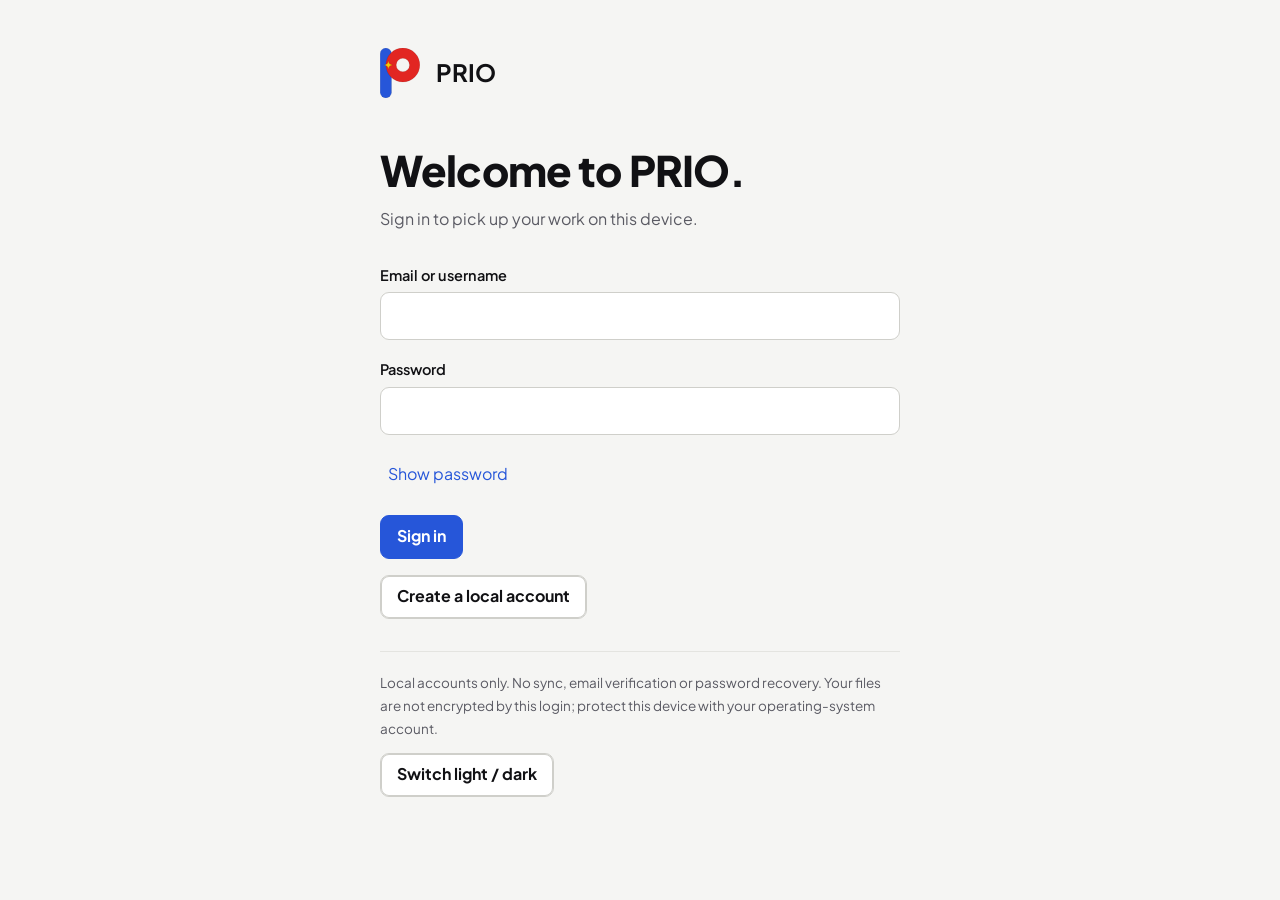
==== commit 8f0a8e85: "Publish PRIO 0.39 for Windows and the browser Co-authored-by: Copilot App <223556219+Copilot@users.n" ====
--- a/app/index.html
+++ b/app/index.html
@@ -1,40 +1,46 @@
 <!doctype html>
 <html lang="en">
 <head>
-<meta name="viewport" content="width=device-width, initial-scale=1, viewport-fit=cover">
-<meta name="theme-color" content="#121218">
+<meta name="theme-color" media="(prefers-color-scheme: light)" content="#F5F5F3">
+<meta name="theme-color" media="(prefers-color-scheme: dark)" content="#06080F">
 <meta name="apple-mobile-web-app-capable" content="yes">
 <meta name="apple-mobile-web-app-title" content="PRIO">
 <link rel="manifest" href="manifest.json">
-<link rel="apple-touch-icon" href="icon-512.png">
+<link rel="apple-touch-icon" href="apple-touch-icon.png">
 <meta charset="utf-8">
+<meta name="viewport" content="width=device-width, initial-scale=1, viewport-fit=cover">
 <meta http-equiv="Content-Security-Policy" content="default-src 'self'; script-src 'self'; style-src 'self' 'unsafe-inline'; img-src 'self' data: blob: https:; font-src 'self' data:; frame-src 'self' blob: data:; connect-src 'self' https://api.anthropic.com; worker-src 'self'">
 <title>PRIO</title>
 <link rel="stylesheet" href="app.css">
 <link rel="stylesheet" href="web.css">
+<link rel="stylesheet" href="account.css">
+<link rel="stylesheet" href="home.css">
 <script src="engine.js" defer></script>
+<script src="accounts-core.js" defer></script>
 <script src="studio-web.js" defer></script>
-<script src="plates.js" defer></script>
-<script src="logo-schemes.js" defer></script>
-<script src="themes.js" defer></script>
-<script src="app.js" defer></script>
-<script src="pages-web.js" defer></script>
-<script src="crm.js" defer></script>
-<script src="company.js" defer></script>
-<script src="make.js" defer></script>
-<script src="compare.js" defer></script>
-<script src="buddy.js" defer></script>
+<script src="session.js" defer></script>
 </head>
-<body>
+<body data-locked>
+<!-- THESIS: the seller's workspace starts with their own business, not an agency demo.
+OWN-WORLD: the existing paper-and-ink grid, Plus Jakarta Sans, and a single blue action.
+STORY: sign in locally, choose personal or organization use, then name the business.
+FIRST VIEWPORT: the P mark, a clear account heading, and a compact flush-left form.
+FORM: a focused extension of the existing setup flow; no replacement visual identity. -->
+<section id="access" class="access" aria-label="Local account"><p role="status">Opening local accounts...</p></section>
 <aside class="rail">
   <div class="label">
   <div class="brand"><svg class="pmark" viewBox="0 0 304 383" width="24" height="30" aria-hidden="true"><rect width="87" height="383" rx="43.5" style="fill:var(--lg-stem,#2656D9)"/><path fill-rule="evenodd" style="fill:var(--lg-ring,#E22622)" d="M174 0a130 130 0 1 0 0 260a130 130 0 1 0 0-260ZM174 79a51 51 0 1 1 0 102a51 51 0 1 1 0-102Z"/><path style="fill:var(--lg-star,#FAC800)" d="M63 96C66 119 74 127 97 130C74 133 66 141 63 164C60 141 52 133 29 130C52 127 60 119 63 96Z"/></svg><div><b>PRIO</b><span class="eyebrow">Connect</span><a href="#company" class="as-company" id="as-company"></a></div></div>
   <a href="#new" class="new" id="nav-new">+ New prospect</a>
+  <a href="#account" class="account-link">Account</a>
   <nav aria-label="Main">
+    <a href="#home" data-tab="home">Home</a>
     <a href="#library" data-tab="library">Library <span class="count" id="kit-count"></span></a>
     <a href="#compare" data-tab="compare">Compare</a>
     <a href="#crm" data-tab="crm">Clients <span class="count due" id="crm-due" title="Follow-ups due today or late"></span></a>
+        <a href="#crm/targets" data-tab="targets" class="sub">Find targets</a>
     <a href="#ads" data-tab="ads">Ads</a>
+    <a href="#landing" data-tab="landing">Landing pages</a>
+    <a href="#services" data-tab="services">Prio services</a>
     <a href="#brand" data-tab="brand">Brand kits</a>
     <a href="#company" data-tab="company">My company</a>
     <a href="#settings" data-tab="settings">Settings</a>
@@ -52,14 +58,14 @@
      P's counter and lands far back on the ground; it skips forward toward you, leaving C O N N E C T behind it, and the word
      stands up and fills the screen as the app arrives (renderer/intro.js). Any key or click skips it; Calm skips it; Off
      shows nothing. -->
-<div id="splash" class="rk" aria-hidden="true">
+<div id="splash" class="rk" role="region" aria-label="Prio Connect opening">
   <div class="rk-floor"></div>
   <div class="rk-stage">
     <div class="rk-i"><span class="rk-trail"></span></div>
-    <svg class="rk-p" viewBox="0 0 304 383" aria-hidden="true"><rect width="87" height="383" rx="43.5" fill="#2656D9"/><path fill-rule="evenodd" fill="#E22622" d="M174 0a130 130 0 1 0 0 260a130 130 0 1 0 0-260ZM174 79a51 51 0 1 1 0 102a51 51 0 1 1 0-102Z"/><path fill="#FFFFFF" d="M63 96C66 119 74 127 97 130C74 133 66 141 63 164C60 141 52 133 29 130C52 127 60 119 63 96Z"/></svg>
+    <svg class="rk-p" viewBox="0 0 304 383" aria-hidden="true"><rect width="87" height="383" rx="43.5" fill="#2656D9"/><path fill-rule="evenodd" fill="#E22622" d="M174 0a130 130 0 1 0 0 260a130 130 0 1 0 0-260ZM174 79a51 51 0 1 1 0 102a51 51 0 1 1 0-102Z"/><path class="prio-star" fill="#FAC800" d="M63 96C66 119 74 127 97 130C74 133 66 141 63 164C60 141 52 133 29 130C52 127 60 119 63 96Z"/></svg>
     <div class="rk-word" aria-hidden="true">PR<span class="gap">I</span>O</div>
   </div>
+  <button type="button" class="rk-skip">Skip opening</button>
 </div>
-<script src="intro.js"></script>
 </body>
 </html>
--- a/app/app.css
+++ b/app/app.css
@@ -34,7 +34,6 @@
 /* Controls that fill with the ink colour would turn near-white at night: they take Prio Connect navy with a yellow edge. */
 :root[data-theme="dark"] .seg button[aria-pressed="true"] { color: #F7C400; background: #1A2440; border-color: #F7C400; }
 :root[data-theme="dark"] .btn.dark { color: #EEF1F6; background: #1C2744; box-shadow: inset 0 0 0 1px #2C3A60; }
-:root[data-theme="dark"] .steps li.done .dot { background: #F7C400; border-color: #F7C400; color: #111827; }
 /* Client logos keep a light tile to stay readable, toned down from white at night. */
 :root[data-theme="dark"] .hero .mark, :root[data-theme="dark"] .cover .logocover .lc-chip { background: #DDE2EB; }
 /* Light: black and white. Only the Prio Connect mark and the decks themselves keep their color. */
@@ -56,7 +55,6 @@
 :root[data-theme="light"] .stat { --c: #0A0A0A !important; }
 :root[data-theme="light"] .file .ext { background: #0A0A0A !important; color: #fff; }
 :root[data-theme="light"] .look .logo.none { background: #F2F2F2; color: #3D3D3D; }
-:root[data-theme="light"] .bridge .home.done, :root[data-theme="light"] .bridge .pylon.now { border-color: #0A0A0A; }
 /* Black: true black, white type (Light, inverted). Only the Prio Connect mark, client logos and the decks keep their color. */
 :root[data-theme="black"] {
   --ink: #FFFFFF; --ink-2: #E0E0E0; --muted: #A3A3A3; --faint: #737373; --line: #1F1F1F; --line-2: #333333;
@@ -75,7 +73,6 @@
 :root[data-theme="black"] .hero .bar3, :root[data-theme="black"] .cardback, :root[data-theme="black"] .arcs, :root[data-theme="black"] .stat::before { filter: grayscale(1); }
 :root[data-theme="black"] .stat { --c: #FFFFFF !important; }
 :root[data-theme="black"] .file .ext { background: #FFFFFF !important; color: #000; }
-:root[data-theme="black"] .bridge .pylon.done { color: #000; }
 :root[data-theme="black"] .steps li.done .dot { color: #000; }
 /* Shuffle: every color comes from the roll (set on the page itself); these are only the fallbacks. */
 :root[data-theme="shuffle"] { color-scheme: var(--scheme, light); }
@@ -90,7 +87,7 @@
 body { margin: 0; display: flex; font: 15px/1.55 var(--body); color: var(--ink); background: var(--ground); transition: background .3s, color .3s; -webkit-font-smoothing: antialiased; }
 a { color: var(--link); }
 button { font: inherit; color: inherit; }
-:focus-visible { outline: 3px solid rgba(29,78,216,.4); outline-offset: 2px; border-radius: 6px; }
+:focus-visible { outline: 2px solid var(--blue); outline-offset: 2px; border-radius: 6px; }
 h1 { font: 800 28px/1.15 var(--display); letter-spacing: -0.02em; margin: 2px 0 6px; text-wrap: balance; }
 h2 { font: 700 17px/1.3 var(--display); margin: 0 0 12px; }
 p { margin: 0 0 12px; }
@@ -102,7 +99,7 @@
 .rail { view-transition-name: rail; flex: 0 0 232px; background: var(--rail); color: var(--rail-ink); border-right: 1px solid var(--rail-edge); display: flex; flex-direction: column; padding: 22px 16px 18px; gap: 18px; }
 .brand { display: flex; align-items: center; gap: 12px; padding: 0 6px 6px; }
 .brand img, .brand .pmark { flex: 0 0 auto; }
-.brand .eyebrow { color: var(--rail-faint); letter-spacing: .14em; font-size: 10.5px; }
+.brand .eyebrow { color: var(--rail-faint); letter-spacing: 0; font-size: 12px; }
 .brand b { display: block; font: 800 16px/1.15 var(--display); letter-spacing: .01em; }
 .rail .new { transition: transform .2s var(--spring), box-shadow .2s, filter .15s; display: flex; align-items: center; justify-content: center; gap: 8px; background: var(--accent); color: var(--accent-ink); font-weight: 800; text-decoration: none; border-radius: 10px; padding: 11px 14px; }
 .rail .new:hover { filter: brightness(1.05); transform: translateY(-1px); box-shadow: 0 10px 24px -10px var(--accent-glow); }
@@ -118,7 +115,7 @@
 .rail nav .count { font: 600 12px/1 var(--mono); color: var(--rail-faint); }
 .running { margin-top: auto; display: flex; gap: 10px; align-items: center; color: var(--rail-ink); text-decoration: none; font-size: 13px; font-weight: 600; background: var(--rail-2); padding: 11px 12px; border-radius: 10px; line-height: 1.3; }
 .pulse { width: 10px; height: 10px; border-radius: 50%; background: var(--red); flex: 0 0 10px; animation: pulse 1.4s ease-in-out infinite; }
-.rail .foot { margin-top: auto; font: 500 11.5px/1.4 var(--mono); color: var(--rail-faint); padding: 0 6px; }
+.rail .foot { margin-top: auto; font: 500 12px/1.4 var(--mono); color: var(--rail-faint); padding: 0 6px; }
 .running:not([hidden]) + .foot { margin-top: 0; }
 
 /* ---------- the work area ---------- */
@@ -135,10 +132,10 @@
 .field:last-child { margin-bottom: 0; }
 label, .label { display: block; font-weight: 600; font-size: 14.5px; margin-bottom: 6px; }
 .hint { display: block; font-weight: 400; font-size: 12.5px; color: var(--muted); margin-top: 2px; }
-input[type=text], input[type=password], input[type=date], input:not([type]), select, textarea { width: 100%; font: inherit; color: inherit; padding: 10px 12px; min-height: 42px; border: 1px solid var(--line-2); border-radius: 9px; background: var(--field); transition: border-color .15s, box-shadow .15s; }
-input::placeholder, textarea::placeholder { color: var(--faint); }
+input[type=text], input[type=password], input[type=date], input[type=email], input[type=url], input[type=tel], input[type=search], input[type=number], input:not([type]), select, textarea { width: 100%; font: inherit; color: inherit; padding: 10px 12px; min-height: 42px; border: 1px solid var(--line-2); border-radius: 9px; background: var(--field); transition: border-color .15s, box-shadow .15s; }
+input::placeholder, textarea::placeholder { color: var(--muted); opacity: 1; }
 textarea { min-height: 92px; resize: vertical; }
-input:focus, select:focus, textarea:focus { outline: 3px solid rgba(29,78,216,.25); outline-offset: 0; border-color: var(--blue); }
+input:focus, select:focus, textarea:focus { outline: 2px solid var(--blue); outline-offset: 2px; border-color: var(--blue); }
 .big input { font: 700 20px/1.2 var(--display); min-height: 54px; letter-spacing: -0.01em; }
 .grid2 { display: grid; gap: 16px; grid-template-columns: 1fr 1fr; }
 .grid2 .field { margin-bottom: 0; }
@@ -215,7 +212,7 @@
 .strip button img { display: block; width: 100%; aspect-ratio: 16 / 9; object-fit: cover; }
 .strip button span { position: absolute; left: 5px; bottom: 4px; font: 600 10px/1 var(--mono); color: #fff; background: rgba(0,0,0,.6); padding: 3px 4px; border-radius: 3px; }
 .strip button[aria-current="true"] { border-color: var(--accent); }
-.talk { background: var(--card); border: 1px solid var(--line); border-radius: var(--r); padding: 16px 18px; position: sticky; top: 16px; max-height: calc(100vh - 32px); overflow: auto; }
+.talk { background: var(--card); border: 1px solid var(--line); border-radius: var(--r); padding: 16px 18px; position: sticky; top: 16px; max-height: calc(100vh - 32px); max-height: calc(100dvh - 32px); overflow: auto; }
 .talk .top { display: flex; justify-content: space-between; gap: 8px; margin-bottom: 10px; }
 .talk .lines { display: grid; gap: 9px; font-size: 14px; overflow-wrap: anywhere; }
 .talk .lines p { margin: 0; }
@@ -354,29 +351,27 @@
 .hero .btn.ghost { background: rgba(255,255,255,.1); color: #fff; border-color: rgba(255,255,255,.28); }
 .hero .btn.ghost:hover { background: rgba(255,255,255,.18); border-color: rgba(255,255,255,.5); }
 
-/* ===================================================================== the build, as a bridge ===================================================================== */
-.bridge { position: relative; height: 158px; margin: 6px 0 8px; }
-.bridge svg.arcs { position: absolute; inset: 0; width: 100%; height: 100%; overflow: visible; }
-.bridge svg.arcs path { fill: none; stroke-width: 2; stroke-dasharray: var(--len, 2400); animation: draw 2.6s var(--ease) both; }
-.bridge .deck { position: absolute; left: 4%; right: 4%; top: 86px; height: 14px; border-radius: 8px; background: var(--chip); overflow: hidden; }
-.bridge .fill { position: absolute; inset: 0 auto 0 0; width: 0; border-radius: 8px; transition: width 1.1s var(--ease);
-  background: linear-gradient(90deg, var(--blue), color-mix(in srgb, var(--blue) 62%, #fff) 40%, var(--blue) 80%); background-size: 200% 100%; animation: shimmer 2.4s linear infinite; }
-.bridge .pylon { position: absolute; top: 74px; width: 38px; height: 38px; margin-left: -19px; border-radius: 50%; display: grid; place-items: center; font: 800 13px/1 var(--display);
-  background: var(--card); border: 3px solid var(--line-2); color: var(--faint); transition: background .4s, border-color .4s, color .4s, transform .4s var(--spring); z-index: 1; }
-.bridge .pylon.done { background: var(--blue); border-color: var(--blue); color: #fff; }
-.bridge .pylon.now { border-color: var(--accent); color: var(--ink); transform: scale(1.12); animation: glow 1.8s ease-in-out infinite; }
-.bridge .pylon.fail { background: var(--red); border-color: var(--red); color: #fff; }
-.bridge .rider { position: absolute; top: 36px; width: 46px; height: 46px; margin-left: -23px; border-radius: 10px; background: var(--accent); display: grid; place-items: center;
-  box-shadow: 0 12px 24px -10px var(--accent-glow); transition: left 1.1s var(--spring); animation: drift 2.4s ease-in-out infinite; z-index: 2; }
-.bridge .rider img { width: 20px; height: 25px; }
-.bridge .rider .pm { width: 46px !important; height: 46px !important; }
-.bridge .rider:has(.pm) { background: transparent; box-shadow: none; }
-.bridge .home { position: absolute; right: 0; top: 66px; width: 54px; height: 54px; border-radius: 50%; background: var(--card); border: 3px solid var(--line-2); display: grid; place-items: center; font-size: 22px; transition: border-color .4s, transform .5s var(--spring); }
-.bridge .home.done { border-color: var(--accent); transform: scale(1.12); }
-.bridge .labels { position: absolute; left: 4%; right: 4%; top: 120px; }
-.bridge .labels span { position: absolute; transform: translateX(-50%); width: 120px; text-align: center; font: 600 12px/1.25 var(--body); color: var(--faint); transition: color .3s; }
-.bridge .labels span:first-child { transform: translateX(-20%); text-align: left; }
-.bridge .labels span.on { color: var(--ink); }
+.build-heading { display: flex; justify-content: space-between; align-items: flex-start; gap: 20px; flex-wrap: wrap; }
+.build-map { display: grid; grid-template-columns: minmax(88px, .65fr) minmax(0, 1.35fr); align-items: center; gap: 32px; margin: 24px 0; }
+.build-map-mark { max-width: 180px; margin: auto; }
+.build-map-mark > svg { display: block; width: 100%; height: auto; overflow: visible; }
+.build-map .build-stage { color: var(--line-2); transform: translateX(14px); transition: transform .28s var(--ease), color .28s ease-out; }
+.build-map .build-stage[data-state="now"] { color: var(--blue); transform: translateX(8px); }
+.build-map .build-stage[data-state="done"] { color: var(--ink); transform: none; }
+.build-map .build-stage[data-state="fail"] { color: var(--red); transform: translateX(8px); }
+.build-map .build-stages li { color: var(--muted); }
+.build-map .build-stages li > div { min-width: 0; overflow-wrap: anywhere; }
+.build-map .build-stages li.done,.build-map .build-stages li.now { color: var(--ink); }
+.build-map .build-stages li.now .dot { border-color: var(--blue); animation: none; }
+.build-map .build-stages li.fail .phase-status { color: var(--red); }
+.build-map .phase-status { display: inline-block; margin-top: 3px; font-weight: 600; }
+@media (max-width: 600px) {
+  .build-map { grid-template-columns: minmax(0, 1fr); gap: 20px; }
+  .build-map > div:first-child { display: grid; grid-template-columns: 80px minmax(0, 1fr); align-items: center; gap: 20px; }
+  .build-stages li { gap: 10px; }
+}
+:root[data-motion="off"] .build-map .build-stage,:root[data-motion="calm"] .build-map .build-stage { transition: none; }
+@media (prefers-reduced-motion: reduce) { .build-map .build-stage { transition: none; } }
 .nowline { font: 700 18px/1.3 var(--display); margin: 10px 0 2px; min-height: 24px; }
 .nowline small { display: block; font: 400 13.5px/1.4 var(--body); color: var(--muted); }
 
@@ -813,10 +808,7 @@
 :root[data-theme="dark"] .head.plated > .pl-concentric, :root[data-theme="black"] .head.plated > .pl-concentric { opacity: .35; }
 .head.plated .pl-concentric { mask-image: linear-gradient(90deg, transparent, #000 40%); -webkit-mask-image: linear-gradient(90deg, transparent, #000 40%); }
 /* Weingart: the halftone layered over itself behind the build, the moiré slowly shifting */
-.bridge > .pl-halftone { inset: -6px -2% 0; z-index: 0; mask-image: radial-gradient(70% 90% at 70% 40%, #000, transparent); -webkit-mask-image: radial-gradient(70% 90% at 70% 40%, #000, transparent); }
-.bridge > .pl-halftone .pl-h:last-child { transform-box: fill-box; transform-origin: center; animation: moire 14s ease-in-out infinite alternate; }
 @keyframes moire { from { rotate: 0deg; } to { rotate: 3deg; } }
-.bridge > *:not(.plate) { z-index: 1; }
 /* Bass: cut paper on the card backs and on empty pages */
 .cardback .pl-cutpaper { inset: 14px; opacity: .55; }
 .cardback b { position: relative; z-index: 1; }
@@ -874,13 +866,11 @@
 @keyframes sonar-back { 0% { r: 0; opacity: .5; } 100% { r: var(--R); opacity: 0; } }
 :root[data-motion="off"] .scope .src-p { animation: none; opacity: 0; }
 
-/* ---------- a turn of a key unlocks everything (the Prio Connect P as a key) ---------- */
-.kg { width: 30px; height: 15px; flex: none; overflow: visible; margin-right: 2px; }
-.kg .kg-k { transform-box: view-box; transform-origin: 10px 12px; transition: transform .45s var(--spring); }
-.keyed.turn .kg .kg-k { animation: kg-turn .34s cubic-bezier(.3,1.6,.5,1) forwards; }
-@keyframes kg-turn { 0% { transform: none; } 35% { transform: translateX(3px); } 100% { transform: translateX(3px) rotate(90deg); } }
-.keyed.turn { animation: kg-unlock .55s ease-out; }
-@keyframes kg-unlock { 40% { box-shadow: 0 0 0 4px var(--accent-glow); } 100% { box-shadow: 0 0 0 14px transparent; } }
+/* ---------- the P on primary actions ---------- */
+.kg { width: 19px; height: 24px; flex: none; overflow: visible; margin-right: 2px; }
+.kg .kg-k { transform-box: view-box; transform-origin: center; }
+.keyed.turn .kg .kg-k { animation: kg-turn .24s ease-out forwards; }
+@keyframes kg-turn { 45% { transform: scale(.9); } 100% { transform: none; } }
 :root[data-theme="light"] .kg rect, :root[data-theme="black"] .kg rect { fill: currentColor; }
 :root[data-theme="light"] .kg circle, :root[data-theme="black"] .kg circle { stroke: currentColor; }
 /* The rail's key: every action in one place. */
@@ -948,11 +938,11 @@
 }
 /* A little tooth in the paper, so the cream is a surface and not a flat fill. */
 :root[data-theme="warm"] body { background-image: url("data:image/svg+xml,%3Csvg xmlns='http://www.w3.org/2000/svg' width='240' height='240'%3E%3Cfilter id='n'%3E%3CfeTurbulence type='fractalNoise' baseFrequency='.9' numOctaves='2' stitchTiles='stitch'/%3E%3CfeColorMatrix values='0 0 0 0 .35  0 0 0 0 .27  0 0 0 0 .12  0 0 0 .07 0'/%3E%3C/filter%3E%3Crect width='240' height='240' filter='url(%23n)'/%3E%3C/svg%3E"); }
-:root[data-theme="warm"] :focus-visible { outline-color: rgba(38,86,217,.55); }
+:root[data-theme="warm"] :focus-visible { outline-color: var(--blue); }
 /* Labels are said, not stamped: sentence case in the reading face. */
 :root[data-theme="warm"] .eyebrow, :root[data-theme="warm"] .stat span, :root[data-theme="warm"] .controls .tag,
 :root[data-theme="warm"] .feed .counters span, :root[data-theme="warm"] .present .timer small { font-family: var(--body); font-size: 13px; font-weight: 600; letter-spacing: 0; text-transform: none; }
-:root[data-theme="warm"] .brand .eyebrow { font-size: 12px; letter-spacing: .02em; }
+:root[data-theme="warm"] .brand .eyebrow { font-size: 12px; letter-spacing: 0; }
 :root[data-theme="warm"] .rail nav .count, :root[data-theme="warm"] .rail .foot { font-family: var(--body); }
 :root[data-theme="warm"] h1 { letter-spacing: -0.025em; }
 /* No modular grid and no giant outlined numeral in the Library. */
@@ -998,11 +988,10 @@
 .rail .label { display: flex; flex-direction: column; gap: 14px; border-radius: 4px; padding: 16px 12px 14px; box-shadow: 0 1px 4px rgba(0,0,0,.45); }
 .rail .label .brand { padding: 0 4px; }
 .rail .keybtn, .rail .running, .rail .dice { border-color: transparent; box-shadow: 0 1px 4px rgba(0,0,0,.45); }
-.rail .foot { align-self: flex-start; border-radius: 4px; padding: 3px 8px; font-size: 11px; color: var(--muted); box-shadow: 0 1px 3px rgba(0,0,0,.4); }
+.rail .foot { align-self: flex-start; border-radius: 4px; padding: 3px 8px; font-size: 12px; color: var(--muted); box-shadow: 0 1px 3px rgba(0,0,0,.4); }
 :root[data-theme="warm"] .rail nav a.on { background: var(--chip); box-shadow: none; }
 /* Yellow reads on the dark stage, not on paper: selections and marks on the page are drawn in ink or blue. */
 :root[data-theme="warm"] .strip button[aria-current="true"], :root[data-theme="warm"] .theme[aria-pressed="true"], :root[data-theme="warm"] .st-artbtn[aria-pressed="true"], :root[data-theme="warm"] .st-spot.drop,
-:root[data-theme="warm"] .bridge .pylon.now, :root[data-theme="warm"] .bridge .home.done { border-color: var(--ink); }
 :root[data-theme="warm"] .theme[aria-pressed="true"] { box-shadow: 0 0 0 3px rgba(18,18,24,.14); }
 :root[data-theme="warm"] .sonar circle, :root[data-theme="warm"] .scope .src-p, :root[data-theme="warm"] .scope .pg, :root[data-theme="warm"] .scope .rt { stroke: var(--blue); }
 :root[data-theme="warm"] .scope .src { fill: var(--blue); }
@@ -1220,7 +1209,7 @@
 
 /* Prio Connect logo colors: every palette in the catalog, as its logo */
 .logopick .logos { display: grid; grid-template-columns: repeat(auto-fill, minmax(84px, 1fr)); gap: 10px; max-height: 330px; overflow: auto; padding: 4px 2px 6px; }
-.logo-pal { display: grid; justify-items: center; gap: 4px; padding: 6px 4px 8px; border: 1px solid var(--line); border-radius: 12px; background: var(--card); color: var(--ink-2); font: inherit; font-size: 11.5px; line-height: 1.2; text-align: center; cursor: pointer; transition: transform .18s var(--ease), border-color .18s; }
+.logo-pal { display: grid; justify-items: center; gap: 4px; padding: 6px 4px 8px; border: 1px solid var(--line); border-radius: 12px; background: var(--card); color: var(--ink-2); font: inherit; font-size: 13px; line-height: 1.2; text-align: center; cursor: pointer; transition: transform .18s var(--ease), border-color .18s; }
 .logo-pal img { width: 60px; height: 60px; border-radius: 9px; display: block; box-shadow: 0 1px 2px rgba(0,0,0,.18); }
 .logo-pal:hover { transform: translateY(-2px); border-color: var(--line-2); }
 .logo-pal[aria-pressed="true"] { border-color: var(--accent); box-shadow: 0 0 0 2px var(--accent); }
@@ -1303,7 +1292,7 @@
 .bd-hush { position: absolute; right: 6px; top: 4px; width: 22px; height: 22px; border: 0; background: none; color: var(--muted); font-size: 17px; line-height: 1; cursor: pointer; border-radius: 50%; }
 .bd-hush:hover { background: var(--hover); color: var(--ink); }
 @media (max-width: 1100px) { .buddy { scale: .72; right: 8px; bottom: 30px; } .buddy.quiet { scale: .58; } }
-@keyframes bd-born { 0% { opacity: 0; transform: translateY(90px) scale(.2); } 55% { opacity: 1; transform: translateY(-14px) scale(1.12, .94); } 75% { transform: translateY(4px) scale(.96, 1.04); } 100% { opacity: 1; transform: none; } }
+@keyframes bd-born { from { opacity: 0; } to { opacity: 1; } }
 @keyframes bd-breathe { 50% { transform: scale(1.035, .975); } }
 @keyframes bd-bob { 50% { translate: 0 -3px; } }
 @keyframes bd-shadow { 50% { transform: scaleX(.94); opacity: .85; } }
@@ -1390,7 +1379,7 @@
 .bd-voice { display: flex; gap: 6px; align-items: center; margin-top: 8px; font-size: 13px; color: var(--ink-2); }
 .bd-fine { margin: 6px 0 0; font-size: 12px; color: var(--muted); }
 .bd-act.ghost { background: transparent; color: var(--ink); border: 1px solid var(--line-2); }
-.bd-act:disabled { opacity: .6; cursor: default; }
+.bd-act:disabled, .bd-act[aria-disabled="true"] { opacity: .6; cursor: default; }
 .bd-row { display: grid; gap: 6px; margin-bottom: 12px; }
 .bd-lab { font-size: 12.5px; font-weight: 700; color: var(--ink-2); }
 .bd-opts { display: flex; flex-wrap: wrap; gap: 6px; }
@@ -1600,28 +1589,37 @@
 /* ---------- the opening: a small P on paper over a receding line grid (Superstudio's supersurface; Trevor Jackson's
    op-art sleeves for Soulwax). Its I, yellow with a red dot, shoots out of the counter and lands far back on the ground;
    intro.js then skips it forward, spelling CONNECT, and the word stands up and fills the screen. ---------- */
-#splash.rk { --ph: min(13vh, 112px); background: #F5F5F3; display: grid; place-items: center; animation: rk-out .6s ease-out 6.2s both; }
+#splash.rk { --ph: min(19vh, 160px); background: var(--ground, #F5F5F3); color: var(--ink, #111114); display: grid; place-items: center; pointer-events: auto; animation: rk-out .6s ease-out var(--intro-exit, 9.8s) both; }
 #splash.rk.skip { animation: rk-out .2s ease-in both; }
 #splash.rk.skip * { animation: none !important; opacity: 0; }
+.rk-skip { position: absolute; right: 24px; bottom: max(24px, env(safe-area-inset-bottom)); min-height: 44px; padding: 10px 16px; border: 1px solid var(--line-2); background: var(--card); color: var(--ink); font: 600 14px var(--body); cursor: pointer; }
+.rk-skip:focus-visible { outline: 2px solid var(--blue); outline-offset: 4px; }
 .rk-floor { position: absolute; left: -50%; right: -50%; top: 60%; height: 120%; transform-origin: 50% 0; transform: perspective(380px) rotateX(72deg);
-  background: repeating-linear-gradient(90deg, rgba(17,17,20,.16) 0 1px, transparent 1px 64px), repeating-linear-gradient(0deg, rgba(17,17,20,.16) 0 1px, transparent 1px 64px);
+  color: var(--line-2, #CFCFCA); background: repeating-linear-gradient(90deg, currentColor 0 1px, transparent 1px 64px), repeating-linear-gradient(0deg, currentColor 0 1px, transparent 1px 64px);
   -webkit-mask: linear-gradient(transparent, #000 30%); mask: linear-gradient(transparent, #000 30%); opacity: 0; animation: rk-fade 1.2s 1.2s ease-out both; }
 #splash.rk.lifted .rk-floor { animation: rk-fade 1.2s 1.2s ease-out both, rk-sink .8s ease-in both; }
 .rk-stage { position: relative; height: var(--ph); aspect-ratio: 304 / 383; margin-bottom: 18vh; }
-.rk-p { position: absolute; inset: 0; width: 100%; height: 100%; z-index: 2; animation: rk-p-in .8s cubic-bezier(.2,.8,.2,1) both, rk-recoil .4s cubic-bezier(.3,0,.2,1) 1.05s both; }
-#splash.rk.lifted .rk-stage { animation: rk-fadeout .5s ease-in both; }
+.rk-p { position: absolute; inset: 0; width: 100%; height: 100%; z-index: 2; animation: rk-p-in 1.2s cubic-bezier(.2,.8,.2,1) both; }
+.rk-p rect { fill: var(--lg-stem, #2656D9); }
+.rk-p path { fill: var(--lg-ring, #E22622); }
+.rk-p .prio-star { fill: var(--lg-star, #FAC800); }
+#splash.rk.lifted .rk-stage { animation: rk-brand-settle .9s cubic-bezier(.2,.8,.2,1) both; }
+@keyframes rk-brand-settle { to { transform: translateY(-8vh) scale(.82); } }
 /* The I: a yellow bar with its red dot, behind the P, so it is first seen through the counter. */
 .rk-i { position: absolute; z-index: 1; left: calc(57.24% - var(--ph) * .045); top: calc(33.94% - var(--ph) * .13); width: calc(var(--ph) * .09); height: calc(var(--ph) * .26);
-  border-radius: 999px; background: #FAC800; opacity: 0; animation: rk-fly 1.75s .75s both; }
+  border-radius: 999px; background: var(--yellow, #FAC800); opacity: 0; animation: rk-fly 2.2s 1.4s both; }
 .rk-i::before, .rk-hop::before { content: ''; position: absolute; left: 50%; bottom: calc(100% + 18%); width: 120%; aspect-ratio: 1; translate: -50% 0; border-radius: 50%; background: #E22622; }
 .rk-trail { position: absolute; left: 22%; right: 22%; top: 92%; height: 180%; border-radius: 0 0 999px 999px; background: linear-gradient(rgba(250,200,0,.7), rgba(250,200,0,0)); opacity: 0; animation: rk-trail 1.75s .75s both; }
-.rk-word { position: absolute; left: 0; right: -60%; top: calc(100% + var(--ph) * .1); font: 600 calc(var(--ph) * .15)/1 'Plus Jakarta Sans', system-ui, sans-serif; letter-spacing: .08em; color: #3A3A42; white-space: nowrap; animation: rk-p-in .8s .3s cubic-bezier(.2,.8,.2,1) both; }
-.rk-word .gap { animation: rk-gone .4s .95s both; }
+.rk-word { position: absolute; left: 50%; top: calc(100% + var(--ph) * .16); translate: -50% 0; font: 700 calc(var(--ph) * .24)/1 'Plus Jakarta Sans', system-ui, sans-serif; color: var(--ink, #111114); white-space: nowrap; animation: rk-p-in 1s .4s cubic-bezier(.2,.8,.2,1) both; }
+.rk-word .gap { animation: none; }
 .rk-ground { position: absolute; inset: 0; pointer-events: none; }
 .rk-hop { position: absolute; left: 0; top: 0; width: 10px; height: 30px; border-radius: 999px; background: #FAC800; transform-origin: 50% 100%; }
-.rk-l, .rk-row { font: 800 1em/1 'Plus Jakarta Sans', system-ui, sans-serif; letter-spacing: -.01em; color: #111114; }
+.rk-l, .rk-row { font: 800 1em/1 'Plus Jakarta Sans', system-ui, sans-serif; letter-spacing: -.01em; color: var(--ink, #111114); }
 .rk-l { position: absolute; left: 0; top: 0; opacity: 0; transform-origin: 50% 100%; white-space: nowrap; }
-.rk-row { position: absolute; left: 50%; top: 52%; translate: -50% -50%; display: flex; gap: .02em; visibility: hidden; }
+.rk-row { position: absolute; left: 50%; top: 72%; translate: -50% -50%; display: flex; gap: .02em; visibility: hidden; }
+.rk-tile { position: absolute; left: 0; top: 0; aspect-ratio: 1; background: var(--blue, #2656D9); opacity: 0; transform-origin: 50% 50%; }
+.rk-tile:nth-of-type(3n + 1) { background: var(--red, #C8231C); }
+.rk-tile:nth-of-type(3n + 2) { background: var(--yellow, #FAC800); }
 @keyframes rk-p-in { from { opacity: 0; transform: translateY(10px) scale(.96); } to { opacity: 1; transform: none; } }
 @keyframes rk-recoil { 40% { transform: translateY(2px); } }
 @keyframes rk-gone { to { color: transparent; } }
@@ -1640,7 +1638,67 @@
 
 /* ---------- the guide, grown up: smaller, flat, and it walks to what matters when you pause ---------- */
 .buddy { width: 92px; height: 92px; left: 30px; right: auto; bottom: 58px; translate: var(--gx, 0px) var(--gy, 0px); transition: translate 1.1s cubic-bezier(.45,0,.2,1); }
-.bd-body { inset: auto; left: 0; bottom: 0; width: 150px; height: 150px; scale: .6; transform-origin: 0 100%; }
+.bd-body { inset: auto; left: 0; bottom: 0; width: 150px; height: 150px; scale: .44; transform-origin: 0 100%; }
+.bd-mark { inset: 0; }
+.bd-mark svg { position: absolute; left: 24px; top: 10px; width: 120px; height: 138px; overflow: visible; }
+.bd-body[data-mark="star"] { --guide-tone: var(--ink); }
+.bd-body[data-mark="star"]:is(:hover, :focus-visible) { --guide-tone: var(--blue); }
+.guide-mark-choices { margin-top: 16px; }
+.guide-mark-choices summary { cursor: pointer; min-height: 44px; }
+.guide-marks { display: grid; grid-template-columns: repeat(auto-fit, minmax(100px, 1fr)); gap: 10px; }
+.guide-marks button { display: grid; justify-items: center; gap: 10px; background: var(--card); color: var(--ink); border: 1px solid var(--line-2); border-radius: 4px; padding: 14px 8px; cursor: pointer; font: inherit; }
+.guide-marks button[aria-pressed="true"] { border-color: var(--blue); outline: 1px solid var(--blue); }
+.guide-mark-preview { display: block; width: 44px; height: 56px; }
+.guide-mark-preview svg { width: 100%; height: 100%; }
+.bd-bubble .bd-act { min-height: 44px; }
+.bd-body > * { pointer-events: none; }
+#buddy:has(.bd-bubble[aria-label^="Getting started:"]) .bd-tools { display: none; }
+.presentation-options,.presentation-share,.confirm-dialog { margin: auto; border: 1px solid var(--line-2); border-radius: 4px; background: var(--ground); color: var(--ink); padding: 24px; max-height: calc(100dvh - 24px); }
+.presentation-options { width: min(1280px, calc(100vw - 24px)); max-width: none; height: min(900px, calc(100dvh - 24px)); overflow: hidden; }
+.presentation-options[open] { display: flex; flex-direction: column; }
+.presentation-options::backdrop,.presentation-share::backdrop,.confirm-dialog::backdrop { background: rgb(0 0 0 / 40%); }
+.presentation-options header { display: flex; align-items: center; gap: 12px; flex-wrap: wrap; margin-bottom: 20px; }
+.presentation-options header h2 { margin-right: auto; }
+.presentation-columns { display: grid; grid-template-columns: minmax(0, 1.5fr) minmax(280px, 1fr); gap: 24px; min-height: 0; overflow: auto; }
+.presentation-preview { min-width: 0; position: sticky; top: 0; align-self: start; }
+.presentation-preview iframe { width: 100%; aspect-ratio: 16 / 9; border: 1px solid var(--line-2); background: var(--card); }
+.presentation-fields { min-width: 0; }
+.presentation-fields .field { margin-bottom: 18px; }
+.presentation-fields details { margin-top: 20px; }
+.presentation-fields summary { cursor: pointer; min-height: 44px; }
+.presentation-fields input[type="file"] { width: 100%; min-width: 0; }
+.presentation-fields input,.presentation-fields select,.presentation-fields textarea { min-height: 44px; }
+.presentation-outline { list-style: none; padding: 0; margin: 16px 0 24px; }
+.presentation-outline li { display: flex; align-items: center; justify-content: space-between; gap: 12px; flex-wrap: wrap; padding: 12px 0; border-bottom: 1px solid var(--line-2); }
+.presentation-outline .check { display: flex; align-items: center; gap: 10px; min-height: 44px; flex: 1 1 160px; }
+.presentation-outline .check input { flex: 0 0 auto; width: 18px; }
+.presentation-outline .check span { overflow-wrap: anywhere; }
+.presentation-outline .actions { margin: 0; gap: 8px; }
+.presentation-share { max-width: min(640px, calc(100vw - 24px)); overflow: auto; }
+.presentation-share p { margin: 18px 0; }
+.confirm-dialog { max-width: min(480px, calc(100vw - 24px)); overflow: auto; }
+.confirm-dialog h2 { margin: 0; overflow-wrap: anywhere; }
+.confirm-dialog p { margin: 12px 0 20px; }
+.confirm-dialog .actions { margin: 0; flex-wrap: wrap; }
+.confirm-dialog .btn { min-height: 44px; }
+.landing-layout { display: grid; grid-template-columns: minmax(0, 1fr); gap: 24px; align-items: start; }
+.landing-preview { min-width: 0; }
+.landing-preview iframe { width: 100%; height: 520px; border: 0; }
+@media (min-width: 1100px) {
+  .landing-layout { grid-template-columns: minmax(0, 1.5fr) minmax(280px, 1fr); }
+}
+.services .card { margin-bottom: 24px; }
+.services .field { margin-bottom: 20px; }
+.service-price { font-size: 24px; font-weight: 700; margin: 18px 0; }
+.service-checks { border: 1px solid var(--line-2); padding: 16px; margin: 20px 0; display: grid; gap: 12px; }
+.service-checks .check,.services > .card > .check { display: flex; align-items: flex-start; gap: 12px; min-height: 44px; }
+.service-checks input,.services > .card > .check input { flex: 0 0 auto; margin-top: 5px; }
+@media (max-width: 760px) {
+  .presentation-options { padding: 16px; }
+  .presentation-columns { display: block; }
+  .presentation-preview { position: static; margin-bottom: 24px; }
+  .presentation-options header h2 { flex-basis: 100%; }
+}
 .bd-cheek, .bd-shadow { display: none; }
 .buddy[data-mood="sleep"] .bd-ring::before { content: none; }
 .bd-bubble { left: 84px !important; right: auto !important; bottom: 54px !important; top: auto; width: max-content !important; max-width: min(320px, 50vw) !important; border: 1px solid var(--line-2, #CFCFCA); box-shadow: var(--shadow-lift); border-radius: 12px 12px 12px 3px; transform-origin: 0 100%; animation-duration: .25s; }
@@ -1648,7 +1706,7 @@
 .buddy.high .bd-bubble { bottom: auto !important; top: 40px; }
 .bd-tools { left: 0; right: auto; top: -40px; }
 .bd-tool { border: 1px solid var(--line-2, #CFCFCA); box-shadow: none; }
-.bd-panel { left: 84px; right: auto; bottom: 0; width: min(400px, calc(100vw - 48px)); max-height: min(600px, calc(100vh - 150px)); border: 1px solid var(--line-2, #CFCFCA); box-shadow: var(--shadow-lift); border-radius: 12px; transform-origin: 0 100%; animation-duration: .2s; }
+.bd-panel { left: 84px; right: auto; bottom: 0; width: min(400px, calc(100vw - 48px)); max-height: min(600px, calc(100vh - 150px)); max-height: min(600px, calc(100dvh - 150px)); border: 1px solid var(--line-2, #CFCFCA); box-shadow: var(--shadow-lift); border-radius: 12px; transform-origin: 0 100%; animation-duration: .2s; }
 .bd-act { border-radius: 8px; }
 .bd-act.ghost { background: var(--card); color: var(--ink); box-shadow: inset 0 0 0 1px var(--line-2, #CFCFCA); }
 .bd-act.on { background: var(--red, #C8231C); color: #fff; box-shadow: none; }
@@ -1658,7 +1716,6 @@
 .bd-mic.on { background: var(--red, #C8231C); color: #fff; }
 @keyframes bd-hf { 50% { opacity: .15; } }
 @keyframes bd-hop { 0%, 100% { transform: none; } 40% { transform: translateY(-6px); } }
-@keyframes bd-born { from { opacity: 0; transform: translateY(12px); } to { opacity: 1; transform: none; } }
 :root[data-motion="off"] .buddy { transition: none; }
 @media (max-width: 1100px) { .buddy { scale: .85; left: 14px; bottom: 40px; } }
 /* No cartoon face: the guide is the P mark itself; its star does the expressing (orbits while thinking, flies to point). */
@@ -1753,7 +1810,7 @@
 .asm-slide, .asm-stack { transition: transform .6s cubic-bezier(.3,0,.2,1), translate .6s cubic-bezier(.3,0,.2,1), box-shadow .4s; }
 
 /* ---------- the catalogue: every kit numbered like a release, and each sleeve its own black-and-white interference ---------- */
-.kitcard .catno { display: block; font-size: 11.5px; font-weight: 600; letter-spacing: .04em; color: var(--muted); font-variant-numeric: tabular-nums; margin-bottom: 2px; }
+.kitcard .catno { display: block; font-size: 12px; font-weight: 600; letter-spacing: .02em; color: var(--muted); font-variant-numeric: tabular-nums; margin-bottom: 2px; }
 .cardback.sleeve { position: absolute; inset: 0; display: grid; place-items: end start; background: #fff; overflow: hidden; }
 .cardback.sleeve .opart { position: absolute; inset: 0; width: 100%; height: 100%; }
 .cardback.sleeve b { position: relative; margin: 10px; padding: 4px 8px; background: #fff; color: #111114; font-size: 15px; letter-spacing: .02em; }
@@ -1775,8 +1832,13 @@
 }
 /* Phones: the guide's bubble and panel span the screen instead of hanging off its edge. */
 @media (max-width: 640px) {
-  .bd-bubble { position: fixed; left: 12px !important; right: 12px !important; bottom: 116px !important; top: auto !important; width: auto !important; max-width: none !important; min-width: 0; }
-  .bd-panel { position: fixed; left: 12px; right: 12px; bottom: 116px; width: auto; max-height: calc(100vh - 160px); }
+  #buddy { width: 46px; height: 46px; left: auto !important; right: 10px !important; bottom: calc(68px + env(safe-area-inset-bottom)) !important; top: auto !important; scale: none !important; translate: none !important; transition: left 1.1s cubic-bezier(.45,0,.2,1), top 1.1s cubic-bezier(.45,0,.2,1); }
+  #buddy.roam { left: var(--gx) !important; top: var(--gy) !important; right: auto !important; bottom: auto !important; }
+  #buddy .bd-body { scale: .3; }
+  #buddy .bd-bubble, #buddy.right .bd-bubble { position: fixed; left: 12px !important; right: 12px !important; bottom: calc(128px + env(safe-area-inset-bottom)) !important; top: auto !important; width: auto !important; max-width: none !important; min-width: 0 !important; max-height: calc(100dvh - 150px); overflow: auto; }
+  #buddy.high .bd-bubble { top: calc(12px + env(safe-area-inset-top)) !important; bottom: auto !important; }
+  #buddy .bd-panel { position: fixed; left: 12px; right: 12px; bottom: calc(68px + env(safe-area-inset-bottom)); width: auto; max-height: calc(100dvh - 150px); overflow: auto; scale: none !important; }
+  #buddy .bd-tool { min-width: 44px; min-height: 44px; }
 }
 .th-name { white-space: normal !important; text-overflow: clip !important; overflow: visible !important; }
 
@@ -1832,7 +1894,7 @@
 /* Presenting: one slide at a time, full screen. */
 .cmp-show { position: fixed; inset: 0; z-index: 9000; background: #F5F5F3; display: grid; grid-template-rows: 1fr auto; padding: 3vh 4vw 2vh; outline: none; }
 .cmp-stage { display: grid; place-items: center; min-height: 0; }
-.cmp-stage .cmp-slide { width: min(100%, calc((100vh - 120px) * 16 / 9)); }
+.cmp-stage .cmp-slide { width: min(100%, calc((100vh - 120px) * 16 / 9)); width: min(100%, calc((100dvh - 120px) * 16 / 9)); }
 .cmp-nav { display: flex; justify-content: center; align-items: center; gap: 12px; padding-top: 12px; }
 .cmp-count { min-width: 6em; text-align: center; color: var(--muted); font-variant-numeric: tabular-nums; }
 :root:has(.cmp-show) .buddy { display: none; }
@@ -1849,3 +1911,60 @@
 .cmp-show .cmp-table { font-size: clamp(16px, 2vw, 28px); }
 .cmp-show .cmp-slide h3 { font-size: clamp(22px, 2.8vw, 40px); }
 @media (max-width: 640px) { .cmp-table { font-size: 13px; } .cmp-table th, .cmp-table td { padding: 8px 5px; } .cmp-show { padding: 2vh 3vw; } }
+
+/* Find targets (under Clients): five questions, then a short list of cards. Color only where it means something. */
+.rail nav a.sub { margin-left: 14px; padding: 7px 12px; font-size: 13.5px; font-weight: 500; }
+.tg { max-width: 820px; }
+.tg [hidden] { display: none !important; }
+.tg-intro { max-width: 60ch; margin: 8px 0 0; }
+.tg .tg-back { display: inline-block; padding: 6px 0; text-decoration: none; }
+.tg .tg-back:hover { text-decoration: underline; }
+.tg-ask > summary { flex-wrap: wrap; row-gap: 4px; min-height: 44px; }
+.tg-ask > summary .tg-sum { order: 2; flex-basis: 100%; font-weight: 400; font-family: var(--body); }
+.tg-q { border: 0; padding: 0; margin: 0 0 22px; min-width: 0; }
+.tg-q legend { font: 700 16px/1.3 var(--display); padding: 0; margin-bottom: 4px; }
+.tg-q > p { margin: 0 0 8px; }
+.tg-choices { display: grid; gap: 8px; grid-template-columns: repeat(auto-fit, minmax(200px, 1fr)); }
+.tg-choice { display: flex; gap: 12px; align-items: flex-start; margin: 0; padding: 12px 14px; min-height: 48px; border: 1px solid var(--line-2); border-radius: 10px; background: var(--field); cursor: pointer; font-weight: 600; }
+.tg-choice:hover { border-color: var(--faint); }
+.tg-choice:has(input:checked) { border-color: var(--ink); box-shadow: inset 0 0 0 1px var(--ink); }
+.tg-choice:has(input:focus-visible) { outline: 2px solid var(--blue); outline-offset: 2px; }
+.tg-choice input { flex: 0 0 auto; width: 20px; height: 20px; margin: 1px 0 0; accent-color: var(--ink); }
+.tg-choice-text { display: grid; gap: 2px; min-width: 0; }
+.tg-q .field { max-width: 360px; margin-bottom: 12px; }
+.tg-msg:empty { display: none; }
+.tg-msg { margin: 0 0 14px; }
+.tg-results > h2 { margin: 6px 0 2px; font-size: 22px; }
+.tg-results > h2:focus { outline: none; }
+.tg-results > p.small { margin: 0 0 14px; }
+.tg-list { list-style: none; padding: 0; margin: 0 0 26px; display: grid; gap: 14px; }
+.tg-card { background: var(--card); border: 1px solid var(--line); border-radius: var(--r); padding: 18px 20px; }
+.tg-top { display: flex; flex-wrap: wrap; gap: 8px 16px; justify-content: space-between; align-items: flex-start; }
+.tg-top h3 { margin: 0; font-size: 18px; line-height: 1.3; }
+.tg-top p { margin: 2px 0 0; }
+.tg-why { margin: 12px 0 10px; padding-left: 20px; }
+.tg-why li { margin: 3px 0; }
+.tg-line { margin: 4px 0; }
+.tg-acts { margin-top: 14px; }
+.tg-acts .btn { min-height: 44px; }
+.tg-skip { min-height: 44px; padding: 8px 10px; background: none; border: 0; color: var(--muted); font: inherit; font-weight: 600; text-decoration: underline; text-underline-offset: 3px; cursor: pointer; }
+.tg-skip:hover { color: var(--ink); }
+.tg-add { margin-top: 14px; padding-top: 14px; border-top: 1px solid var(--line); display: grid; gap: 8px; }
+.tg-add label { margin-bottom: 0; }
+.tg-add .actions .btn { min-height: 44px; }
+.tg-card .tg-msg { margin: 12px 0 0; }
+.chip.tg-new { background: var(--yellow); color: var(--yellow-ink); }
+.tg .chip { font-family: var(--body, 'Plus Jakarta Sans'), system-ui, sans-serif; letter-spacing: 0; }
+.tg-hidden { margin: 0 0 18px; }
+.tg-hidden > summary { cursor: pointer; font-weight: 600; min-height: 44px; display: flex; align-items: center; }
+.tg-hidden-list { list-style: none; margin: 0; padding: 0; display: grid; gap: 6px; }
+.tg-hidden-list li { display: flex; flex-wrap: wrap; gap: 8px 14px; justify-content: space-between; align-items: center; padding: 8px 0; border-top: 1px solid var(--line); }
+.tg-foot { max-width: 68ch; margin-top: 8px; }
+.tg-card { animation: rise .25s var(--ease) both; }
+@media (max-width: 640px) {
+  .tg-choices { grid-template-columns: 1fr; }
+  .tg-card { padding: 16px; }
+  .tg-acts .btn, .tg-add .actions .btn { flex: 1 1 100%; }
+}
+@media (prefers-reduced-motion: reduce) { .tg-card { animation: none; } }
+:root[data-motion="off"] .tg-card { animation: none; }
--- a/app/web.css
+++ b/app/web.css
@@ -1,23 +1,45 @@
 /* Prio Connect on the web: the same notebook, plus the layout a phone needs. */
+body { font-size: 16px; }
+/* A tap shows a faint ink wash, not the browser's default blue box. Focus rings stay as they are. */
+:root.web { -webkit-tap-highlight-color: color-mix(in srgb, var(--ink) 12%, transparent); }
+body :is(#view, #access) :is(button, .btn, select, input[type="color"]) { min-width: 44px; min-height: 44px; }
+body :is(#view, #access) :is(button, .btn, input:not([type="checkbox"]):not([type="radio"]):not([type="color"]):not([type="file"]):not([type="hidden"]), select, textarea) { font-family: var(--body); font-size: 16px; }
+body :is(#view, #access) .check { min-height: 44px; }
+.mobile-tabs { position: fixed; inset: auto 0 0; z-index: 50; display: grid; grid-template-columns: repeat(4, minmax(0, 1fr)); gap: 4px; padding: 6px 8px calc(6px + env(safe-area-inset-bottom)); border-top: 1px solid var(--line); background: var(--card); }
+.mobile-tabs a, .mobile-tabs button { display: flex; align-items: center; justify-content: center; min-height: 48px; min-width: 0; padding: 8px 4px; border: 1px solid transparent; border-radius: 4px; background: transparent; color: var(--ink); font: inherit; font-weight: 600; text-decoration: none; cursor: pointer; }
+.mobile-tabs [aria-current="page"] { background: var(--chip); border-bottom-color: var(--ink); }
+.mobile-tabs a:hover, .mobile-tabs button:hover { background: var(--hover); }
+.mobile-menu { position: fixed; inset: auto 12px calc(76px + env(safe-area-inset-bottom)); width: auto; max-width: 440px; max-height: calc(100dvh - 110px); margin: 0 auto; padding: 18px; overflow-y: auto; border: 1px solid var(--line-2); border-radius: 8px; background: var(--card); color: var(--ink); }
+.mobile-menu::backdrop { background: rgba(0, 0, 0, .4); }
+.mobile-menu-head { display: flex; align-items: center; justify-content: space-between; gap: 12px; margin-bottom: 16px; }
+.mobile-menu-head h2 { margin: 0; }
+.mobile-menu-head .btn { min-height: 44px; }
+.rail .mobile-menu nav { position: static; display: grid; grid-template-columns: repeat(2, minmax(0, 1fr)); gap: 6px; width: 100%; overflow: visible; }
+.rail .mobile-menu nav a { min-height: 48px; padding: 10px; color: var(--ink); overflow-wrap: anywhere; }
+.rail .mobile-menu nav a.on { background: var(--chip); box-shadow: none; border: 1px solid var(--ink); }
+.rail .mobile-menu nav a::before, .rail .mobile-menu nav a::after { display: none; }
+.mobile-menu nav .count { display: none; }
+@media (min-width: 761px) {
+  .mobile-tabs, .mobile-menu { display: none !important; }
+}
 .wk-grid { display: grid; grid-template-columns: repeat(auto-fill, minmax(240px, 1fr)); gap: 14px; }
 .wk-card { display: grid; gap: 6px; text-decoration: none; color: var(--ink); border-top: 6px solid var(--wc); }
 .wk-card b { font: 700 19px/1.2 var(--display); }
 .wk-stage { position: relative; width: 100%; aspect-ratio: 16 / 9; border-radius: var(--r); overflow: hidden; border: 1.5px solid var(--edge, var(--line-2)); background: #0B0C10; }
 .wk-deck { position: absolute; inset: 0; width: 100%; height: 100%; border: 0; }
 :root.web .keybtn { display: none; }
-/* Phones and small tablets: the cover becomes a band across the top with the menu scrolling sideways; the page
-   takes the whole width; the guide sits small in the corner and its panels fill the screen. */
+/* Phones and small tablets: three common destinations and a complete page menu. */
 @media (max-width: 760px) {
   body { flex-direction: column !important; height: auto !important; min-height: 100dvh; }
-  .rail { flex: none !important; width: auto !important; padding: calc(10px + env(safe-area-inset-top)) 12px 10px 20px !important; gap: 8px !important; position: sticky; top: 0; z-index: 30; }
-  .rail .label { display: flex !important; flex-wrap: wrap; align-items: center; gap: 8px 12px; padding: 8px 10px !important; }
+  .rail { flex: none !important; width: auto !important; padding: calc(6px + env(safe-area-inset-top)) 12px 6px 20px !important; gap: 0 !important; position: sticky; top: 0; z-index: 30; }
+  .rail .label { display: flex !important; flex-direction: row !important; flex-wrap: wrap !important; align-items: center; justify-content: space-between; gap: 4px 12px; padding: 4px 8px !important; min-width: 0; }
   .rail .brand { margin: 0 !important; }
-  .rail .new { margin: 0 !important; padding: 8px 12px !important; font-size: 14px !important; }
-  .rail nav { display: flex !important; flex-direction: row !important; flex-wrap: wrap; gap: 4px !important; width: 100%; }
-  .rail nav a { white-space: nowrap; padding: 8px 10px !important; }
+  .rail .new { margin: 0 0 0 auto !important; padding: 8px 12px !important; min-height: 44px; font-size: 14px !important; }
   .rail .foot, .rail .dice { display: none !important; }
+  html { scroll-padding-bottom: calc(88px + env(safe-area-inset-bottom)); }
+  #view :is(button, input, select, textarea, .btn) { scroll-margin-bottom: calc(88px + env(safe-area-inset-bottom)); }
   main { margin: 6px !important; border-radius: 6px 16px 16px 6px !important; min-height: 70dvh; overflow: visible !important; }
-  .wrap, .wrap.narrow { padding: 18px 16px 120px !important; max-width: none !important; }
+  .wrap, .wrap.narrow { padding: 18px 16px calc(132px + env(safe-area-inset-bottom)) !important; max-width: none !important; }
   h1 { font-size: 30px !important; }
   .grid2, .crm-grid, .th-picks { grid-template-columns: 1fr !important; }
   .head { flex-direction: column; align-items: flex-start !important; gap: 10px; }
@@ -25,9 +47,11 @@
   .crm-board > * { scroll-snap-align: start; }
   .co-row, .co-row.two { grid-template-columns: 1fr !important; }
   #folio { display: none !important; }
-  .buddy { left: auto !important; right: 6px !important; bottom: calc(6px + env(safe-area-inset-bottom)) !important; scale: .5 !important; transform-origin: 100% 100% !important; }
-  .bd-bubble { left: auto !important; right: 40px !important; bottom: 150px !important; width: min(420px, 140vw) !important; font-size: 18px; max-width: none !important; }
-  .bd-panel { position: fixed !important; left: 8px !important; right: 8px !important; bottom: 8px !important; top: auto !important; width: auto !important; max-height: 80dvh !important; scale: 2; transform-origin: 100% 100%; }
-  .bd-tools { left: -60px !important; top: -50px !important; }
+  #buddy { bottom: calc(68px + env(safe-area-inset-bottom)) !important; }
+  #buddy .bd-bubble, #buddy.right .bd-bubble { bottom: calc(128px + env(safe-area-inset-bottom)) !important; }
+  #buddy.high .bd-bubble { top: calc(12px + env(safe-area-inset-top)) !important; bottom: auto !important; }
+  #buddy .bd-panel { bottom: calc(68px + env(safe-area-inset-bottom)) !important; max-height: calc(100dvh - 150px) !important; scale: none !important; }
+  #buddy .bd-tool { min-width: 44px; min-height: 44px; }
+  .bd-tools { left: auto !important; right: 0 !important; top: -50px !important; }
   #toast { bottom: calc(90px + env(safe-area-inset-bottom)) !important; max-width: 90vw; }
 }
--- a/app/account.css
+++ b/app/account.css
@@ -0,0 +1,45 @@
+body[data-locked] { display: block; min-height: 100dvh; height: auto; overflow: auto; background: var(--ground); transition: none; }
+body[data-locked] > :not(#access) { display: none !important; }
+.access { width: 100%; padding: 48px 24px; color: var(--ink); }
+.access[hidden] { display: none; }
+.access-sheet { width: min(100%, 520px); margin: 0 auto; }
+.access-brand { display: flex; align-items: center; gap: 16px; margin-bottom: 48px; }
+.access-brand b { font-size: 24px; }
+.access h1 { font-size: clamp(30px, 5vw, 42px); line-height: 1.15; margin: 0 0 12px; }
+.access-lead { color: var(--muted); line-height: 1.6; margin-bottom: 32px; }
+.access-form { display: grid; gap: 18px; margin-bottom: 16px; }
+.access-form .field { margin: 0; }
+.access-form input:not([type="radio"]):not([type="checkbox"]) { width: 100%; min-height: 48px; }
+.access input, .access button, .access summary, .account-page input, .account-page select, .account-page button { min-height: 44px; }
+.access button { justify-self: start; }
+.access-reveal { border: 0; background: none; color: var(--link); padding: 0 8px; justify-self: start; font: inherit; cursor: pointer; }
+.access-kind { border: 1px solid var(--line-2); padding: 16px; margin: 12px 0 0; }
+.access-kind legend { padding: 0 6px; font-weight: 600; }
+.access-kind label { display: flex; align-items: center; gap: 12px; padding: 8px 0; cursor: pointer; }
+.access-kind label > span { display: grid; gap: 4px; }
+.access-kind label span span { color: var(--muted); font-size: 14px; }
+.access-kind input, .access-consent input { accent-color: var(--blue); width: 20px; height: 20px; flex: 0 0 20px; }
+.access-details { border-top: 1px solid var(--line); padding-top: 16px; }
+.access-details summary { cursor: pointer; }
+.access-details .field { margin-top: 12px; }
+.access-colors { display: grid; grid-template-columns: repeat(3, 1fr); gap: 16px; }
+.access-consent { display: flex; align-items: flex-start; gap: 12px; line-height: 1.6; font-size: 14px; }
+.access-error { color: var(--note-err-ink); line-height: 1.6; overflow-wrap: anywhere; }
+.access-local { border-top: 1px solid var(--line); margin-top: 32px; padding-top: 20px; line-height: 1.7; }
+.access :focus-visible, .account-page :focus-visible { outline: 2px solid var(--blue); outline-offset: 4px; }
+.account-link { color: var(--rail-ink); padding: 10px 0; min-height: 44px; display: inline-flex; align-items: center; }
+.account-page > h1 { margin-bottom: 16px; }
+.account-page .card { display: grid; gap: 12px; margin-top: 24px; }
+.account-page .card h2, .account-page .card p { margin: 0; }
+.account-page .card .actions { display: flex; flex-wrap: wrap; gap: 12px; margin: 0; }
+.account-page .card .actions select { flex: 1 1 240px; min-width: 0; }
+.account-page .card > .btn { justify-self: start; }
+.access .btn, .account-page .btn { box-shadow: none; background-image: none; }
+.access .btn.primary, .account-page .btn.primary { background: var(--blue); color: #FFFFFF; }
+.account-page select { max-width: 100%; }
+@media (max-width: 760px) {
+  .access { padding: 24px 20px; }
+  .access-brand { margin-bottom: 32px; }
+  .rail .account-link { padding: 8px; margin-left: 8px; }
+  .account-page .actions { align-items: stretch; flex-direction: column; }
+}
--- a/app/home.css
+++ b/app/home.css
@@ -0,0 +1,51 @@
+/* Home: flush left, one accent (the New prospect action), no shadows or motion. */
+.home-page { max-width: 860px; }
+.home-page .btn { box-shadow: none; min-height: 44px; }
+.home-head { display: flex; align-items: flex-start; gap: 16px; margin-bottom: 24px; }
+.home-head .pmark { width: 28px; height: 35px; flex: 0 0 auto; margin-top: 6px; }
+.home-head h1 { margin: 0 0 8px; }
+.home-lead { color: var(--muted); line-height: 1.6; margin: 0; }
+.home-build { border-left: 3px solid var(--blue); padding: 8px 0 8px 14px; margin: 0 0 24px; line-height: 1.6; overflow-wrap: anywhere; }
+.home-build a { color: var(--link); font-weight: 600; }
+.home-new { border-top: 1px solid var(--line-2); padding-top: 16px; margin: 0 0 24px; }
+.home-new h2 { display: flex; align-items: center; gap: 10px; font-size: 18px; margin: 0 0 8px; }
+.home-new h2::before { content: ''; flex: none; width: 10px; height: 10px; background: var(--yellow); }
+.home-new ul { margin: 0 0 12px; padding-left: 20px; line-height: 1.6; }
+.home-new li + li { margin-top: 4px; }
+.home-actions { display: grid; grid-template-columns: repeat(3, minmax(0, 1fr)); gap: 12px; margin-bottom: 20px; }
+.home-action { display: grid; gap: 6px; align-content: start; min-height: 44px; padding: 18px; border: 1px solid var(--line-2); background: var(--card); color: var(--ink); text-decoration: none; }
+.home-action b { font-size: 18px; }
+.home-action span { color: var(--muted); line-height: 1.5; font-size: 14px; }
+.home-action:hover { border-color: var(--ink); }
+.home-action.primary { background: var(--blue); border-color: var(--blue); color: #FFFFFF; }
+.home-action.primary span { color: #FFFFFF; }
+.home-guide { display: flex; align-items: center; flex-wrap: wrap; gap: 12px; margin: 0 0 32px; }
+.home-game { border-top: 1px solid var(--line); padding-top: 24px; }
+.home-game h2 { font-size: 20px; margin: 0 0 6px; }
+.home-rules, .home-note { color: var(--muted); line-height: 1.6; margin: 0 0 12px; }
+.home-note { font-size: 14px; margin-top: 16px; }
+.home-status { font-weight: 600; margin: 0 0 16px; min-height: 1.5em; }
+.home-game-actions { display: flex; flex-wrap: wrap; gap: 12px; margin-top: 16px; }
+.home-ttt { display: grid; grid-template-columns: repeat(3, 72px); gap: 6px; }
+.home-cell { width: 72px; height: 72px; border: 1px solid var(--line-2); background: var(--card); color: var(--ink); font-family: inherit; font-size: 28px; font-weight: 600; line-height: 1; cursor: pointer; }
+.home-cell:disabled { cursor: default; color: var(--ink); opacity: 1; }
+.home-cell.win { background: var(--yellow); color: #111114; border-color: var(--yellow); }
+.home-c4 { display: grid; grid-template-columns: repeat(7, minmax(44px, 52px)); gap: 4px; }
+.home-col { display: grid; gap: 4px; min-width: 44px; min-height: 44px; padding: 4px; border: 1px solid var(--line-2); background: var(--card); cursor: pointer; }
+.home-col:hover:not(:disabled) { border-color: var(--ink); }
+.home-col:disabled { cursor: default; }
+.home-disc { display: block; aspect-ratio: 1; border-radius: 50%; border: 1px solid var(--line); }
+.home-disc.you { background: var(--ink); border-color: var(--ink); }
+.home-disc.guide { border: 3px solid var(--ink); }
+.home-disc.win { outline: 3px solid var(--yellow); outline-offset: 1px; }
+.home-pile { font-size: 18px; font-weight: 600; margin: 0 0 8px; }
+.home-stones { display: flex; flex-wrap: wrap; gap: 6px; max-width: 320px; margin-bottom: 16px; min-height: 12px; }
+.home-stones i { width: 12px; height: 12px; background: var(--ink); }
+.home-takes { display: flex; flex-wrap: wrap; gap: 12px; }
+.home-page :focus-visible { outline: 2px solid var(--blue); outline-offset: 3px; }
+.home-page, .home-page * { animation: none !important; transition: none !important; }
+@media (max-width: 760px) { .home-actions { grid-template-columns: 1fr; } }
+@media (max-width: 480px) {
+  .home-page.wrap { padding: 24px 16px 40px; }
+  .home-c4 { grid-template-columns: repeat(7, minmax(44px, 1fr)); }
+}
